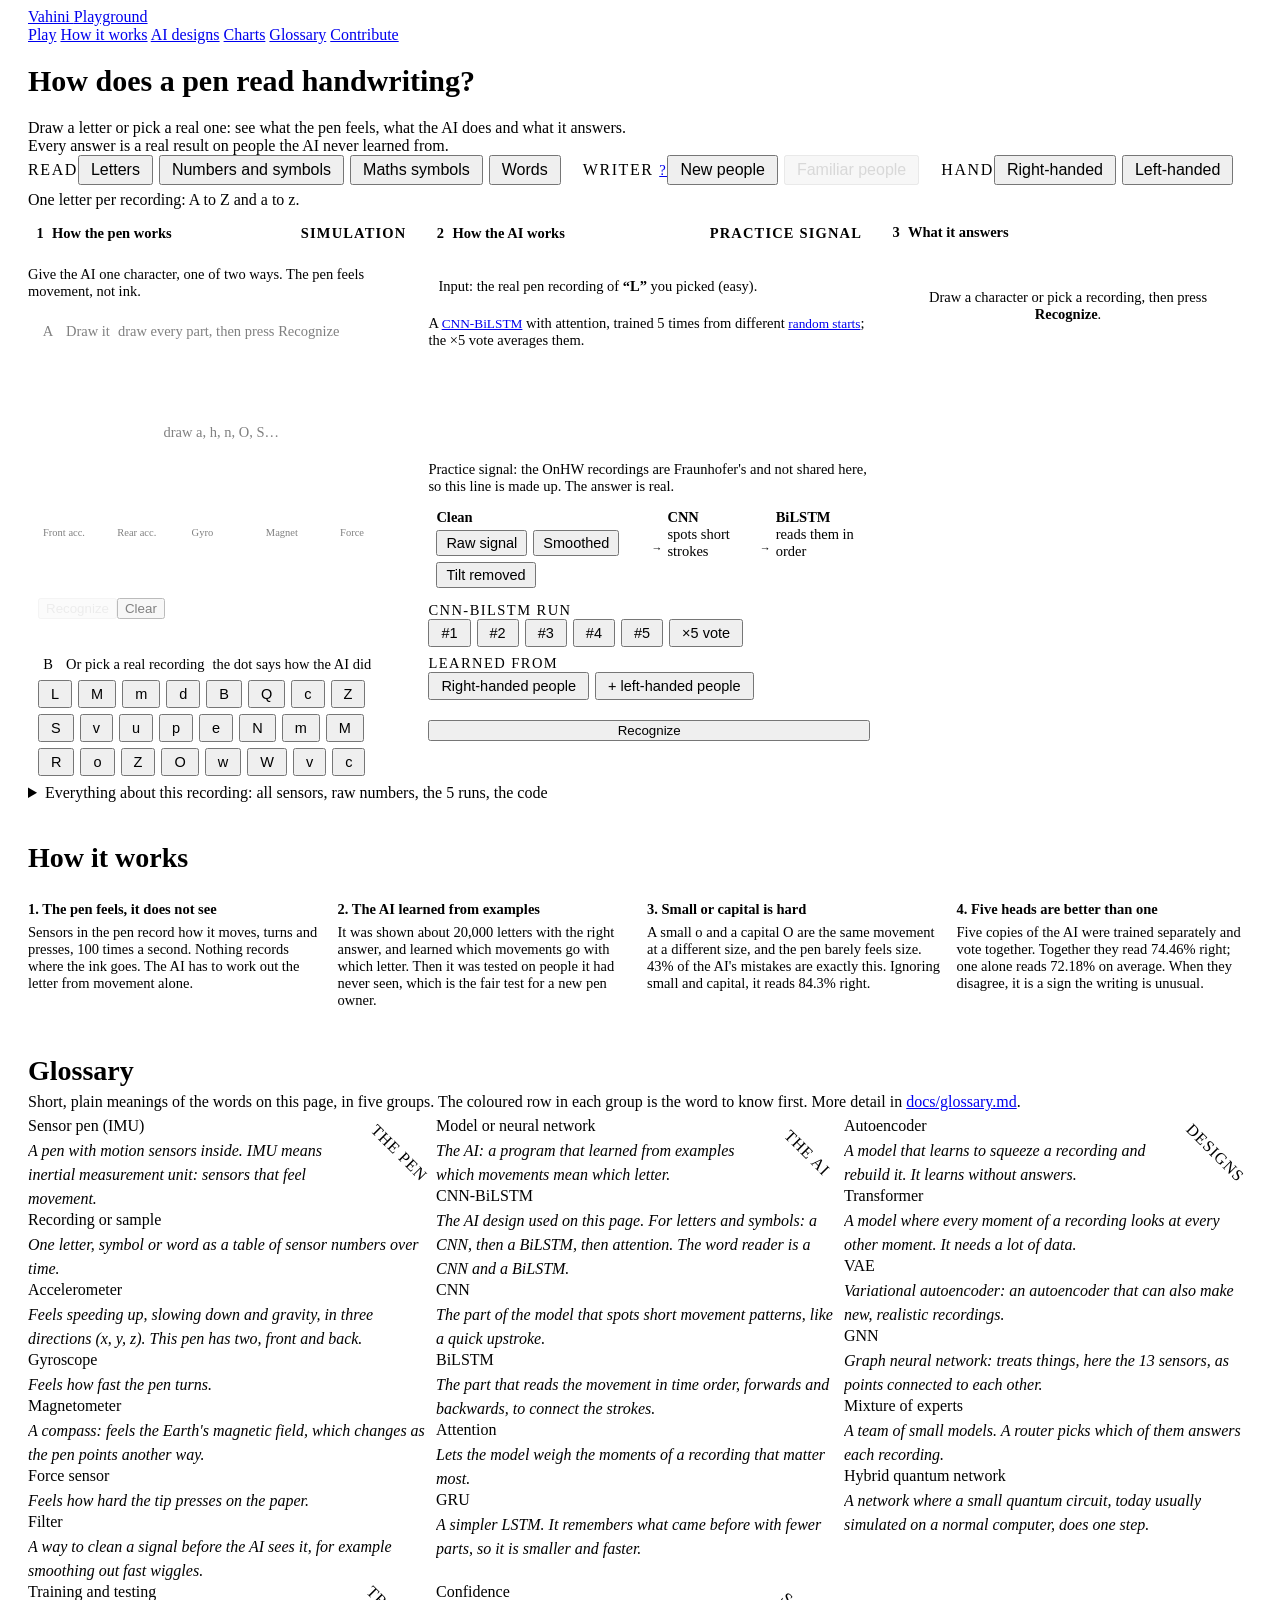
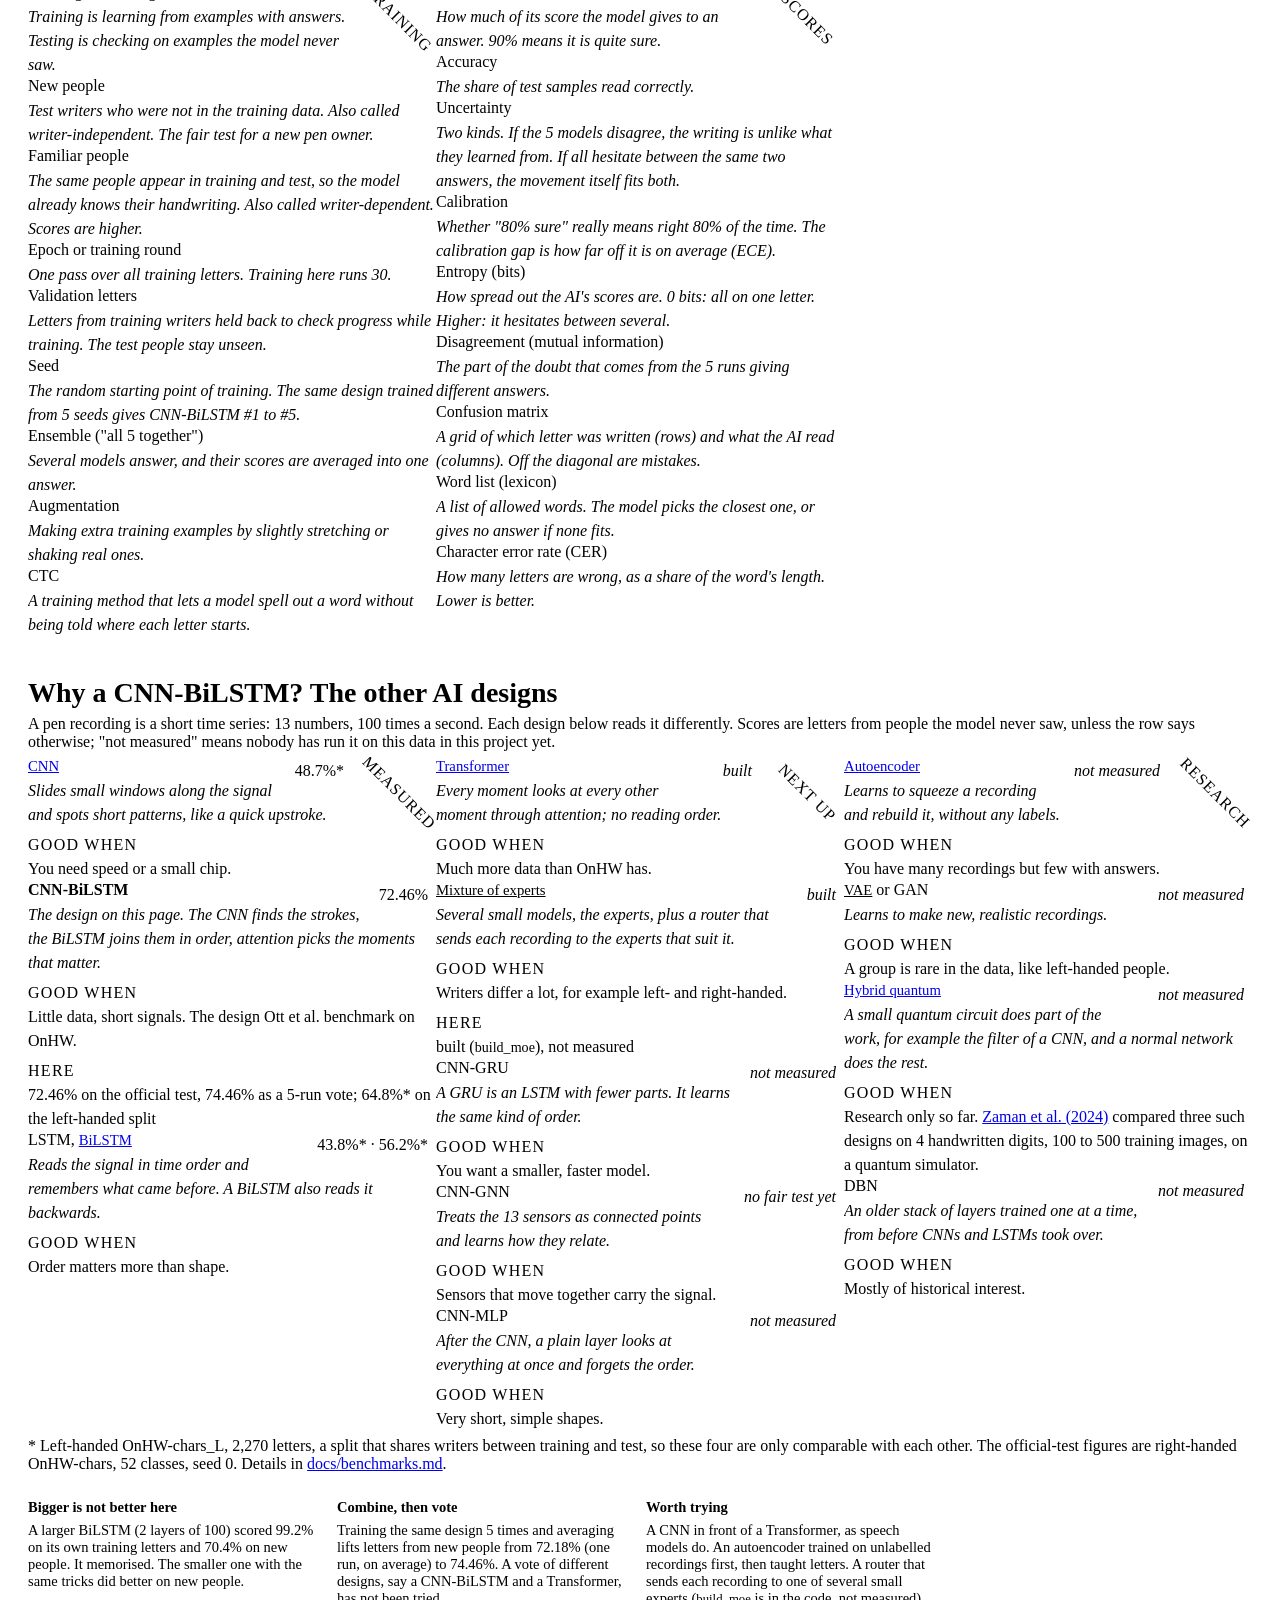
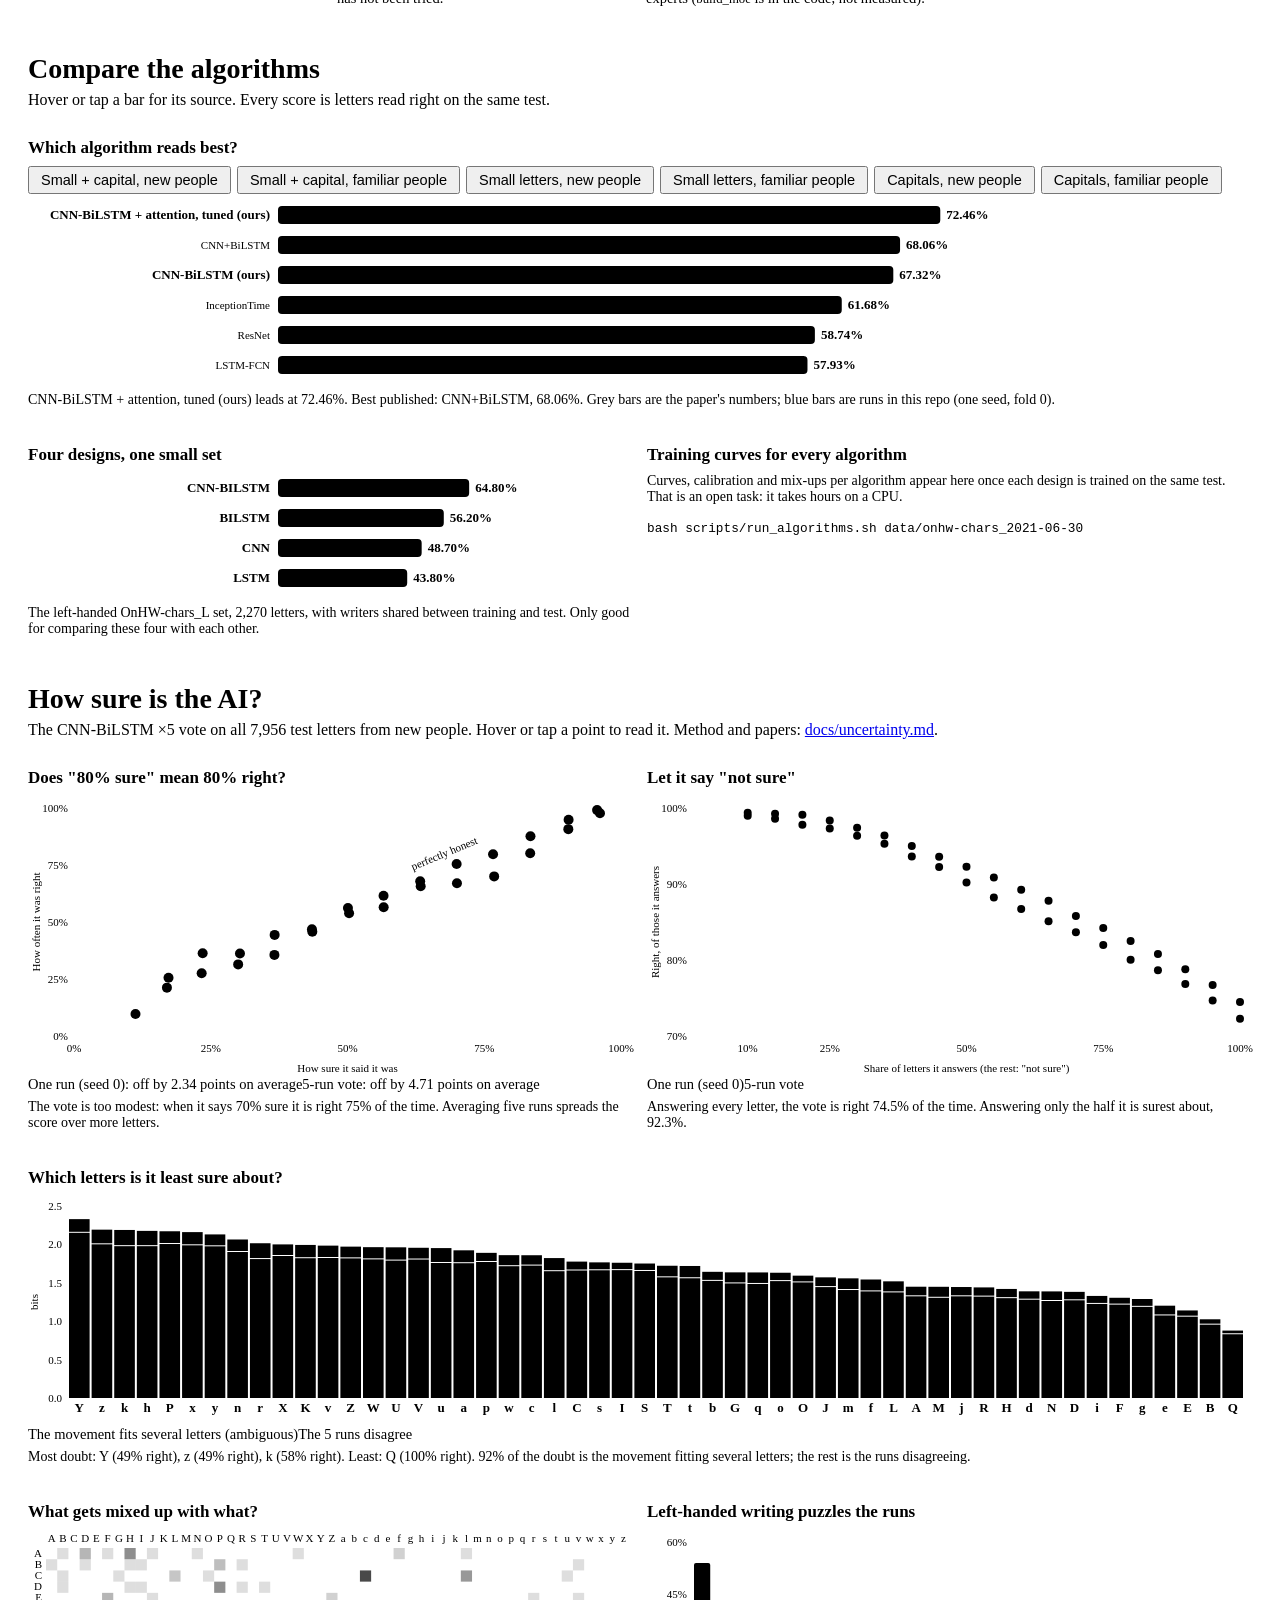
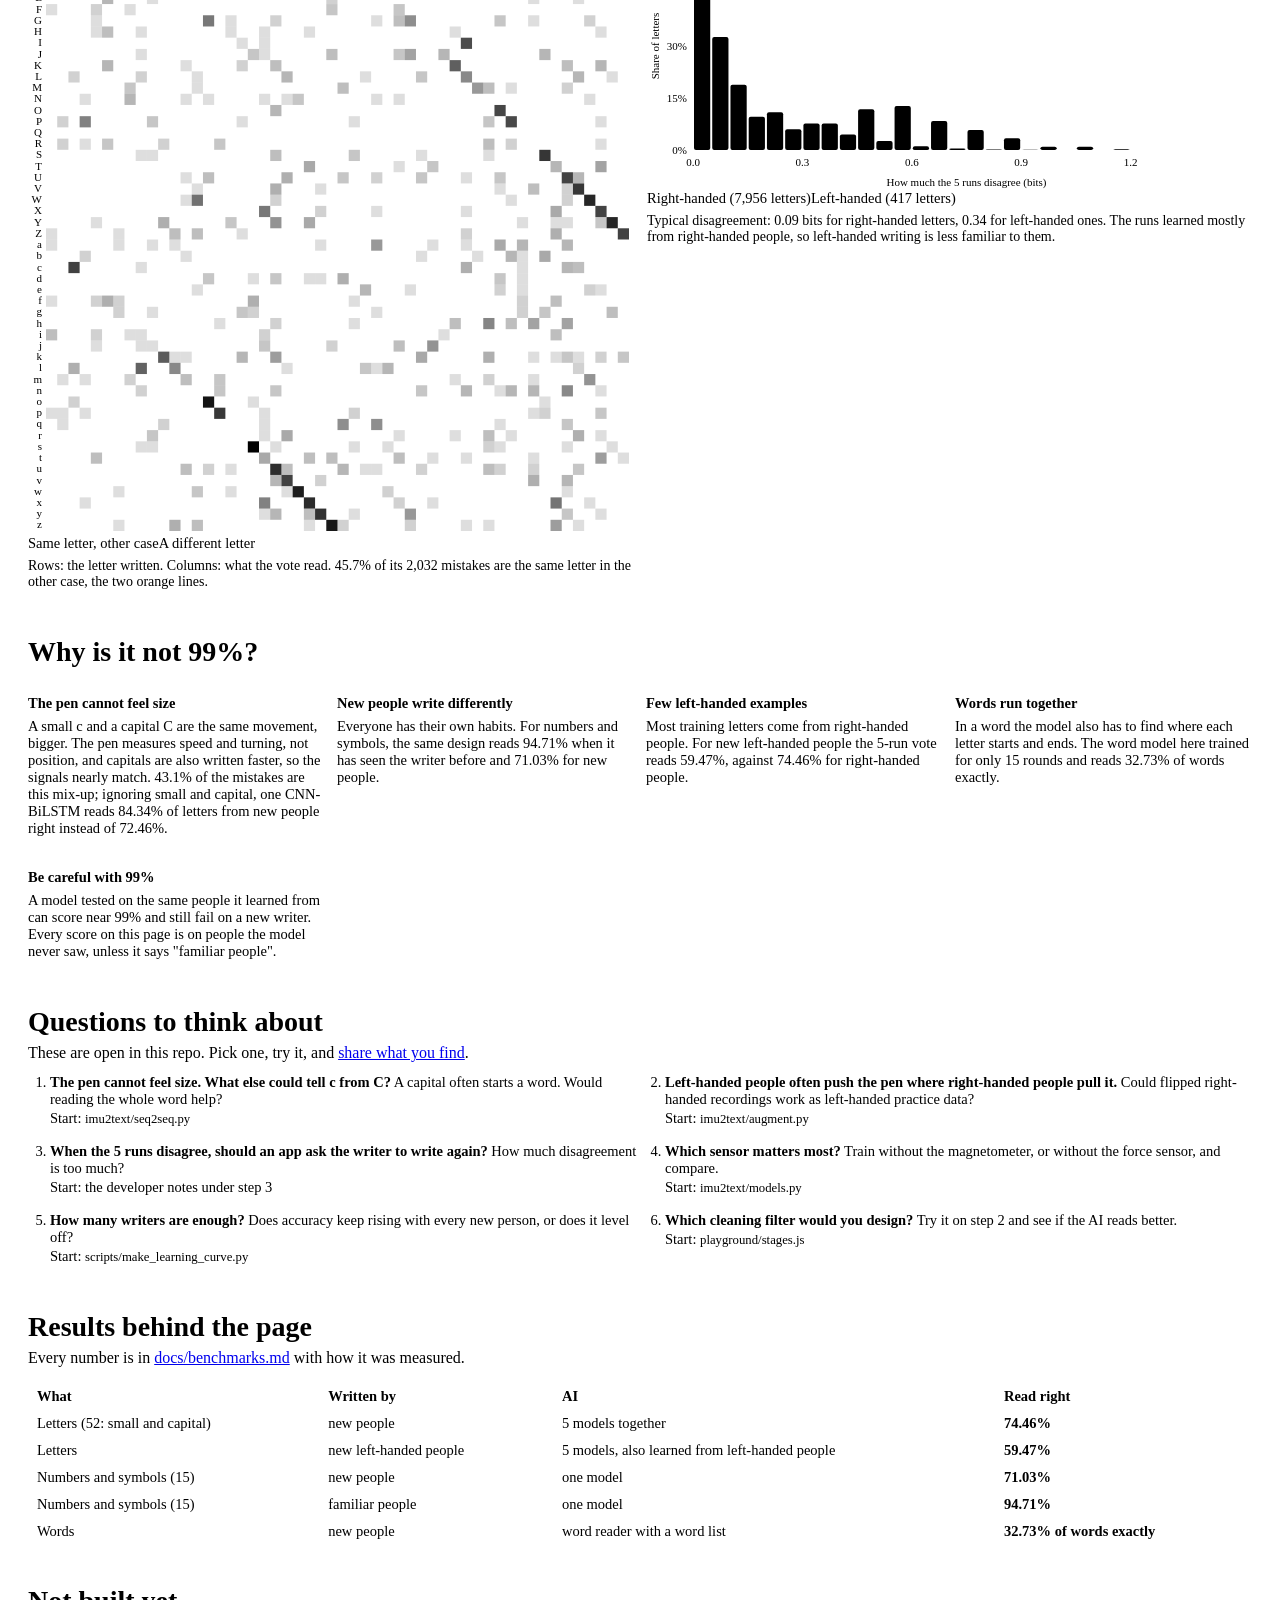
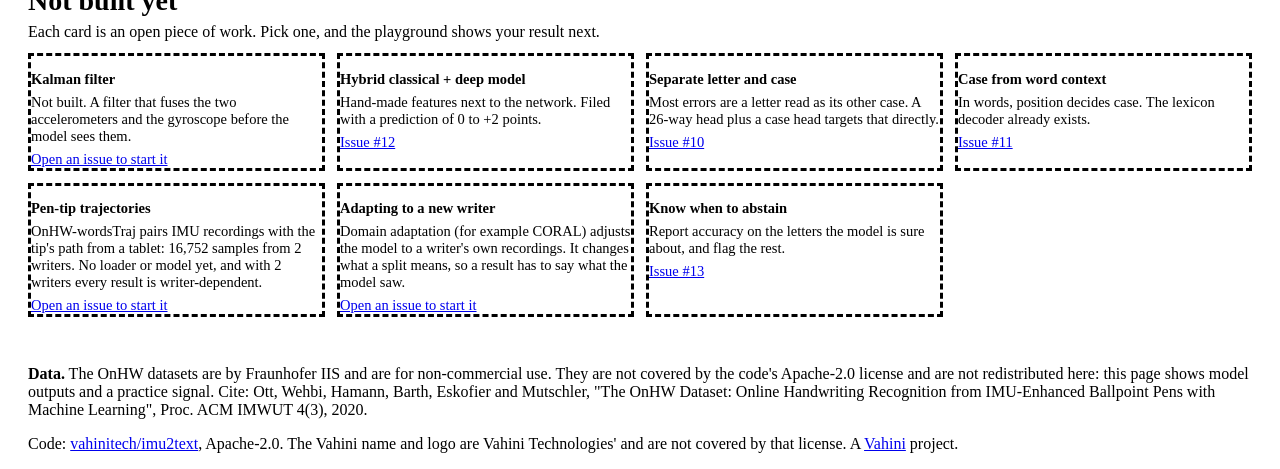
==== playground/index.html @ 945f5b7b "wip: drawing reader prototype (UJI-trained CNN) wired into the playground" ====
<!doctype html>
<html lang="en">
<head>
  <meta charset="utf-8">
  <meta name="viewport" content="width=device-width, initial-scale=1">
  <title>Vahini Playground: see how AI reads handwriting from a sensor pen</title>
  <meta name="description" content="Follow a handwritten letter, symbol or word from a sensor pen through filters and neural networks. Real results on unseen writers, open source.">
  <link rel="canonical" href="https://playground.vahinitech.com/">
  <meta name="robots" content="index, follow">
  <meta name="theme-color" content="#222831">
  <!-- The Vahini favicon, served by every Vahini host (README.md) -->
  <link rel="icon" href="/site/assets/favicon.ico" sizes="any">
  <link rel="icon" type="image/png" sizes="32x32" href="/site/assets/favicon-32x32.png">
  <link rel="icon" type="image/png" sizes="16x16" href="/site/assets/favicon-16x16.png">
  <link rel="apple-touch-icon" href="/site/assets/apple-touch-icon.png">

  <meta property="og:type" content="website">
  <meta property="og:site_name" content="Vahini">
  <meta property="og:url" content="https://playground.vahinitech.com/">
  <meta property="og:title" content="Vahini Playground: see how AI reads handwriting from a sensor pen">
  <meta property="og:description" content="Pick a letter, watch the pen's 13 sensor signals, clean them, and press Recognize to see what five neural networks read. 74.46% right on new people.">
  <meta property="og:image" content="https://playground.vahinitech.com/og.png">
  <meta property="og:image:width" content="1200">
  <meta property="og:image:height" content="630">
  <meta property="og:image:alt" content="Vahini Playground: sensor signals from a pen and the letters a neural network reads from them">
  <meta name="twitter:card" content="summary_large_image">

  <script type="application/ld+json">
  {
    "@context": "https://schema.org",
    "@type": "WebApplication",
    "name": "Vahini Playground",
    "url": "https://playground.vahinitech.com/",
    "description": "An interactive walk-through of handwriting recognition from a pen with motion sensors: raw IMU signals, filters, a five-model neural-network ensemble, and its accuracy on unseen writers.",
    "applicationCategory": "EducationalApplication",
    "operatingSystem": "Any",
    "isAccessibleForFree": true,
    "inLanguage": "en",
    "license": "https://www.apache.org/licenses/LICENSE-2.0",
    "codeRepository": "https://github.com/vahinitech/imu2text",
    "publisher": {"@type": "Organization", "name": "Vahini Technologies", "url": "https://vahinitech.com/"},
    "about": ["Handwriting recognition", "Inertial measurement unit", "Machine learning"],
    "citation": {
      "@type": "ScholarlyArticle",
      "name": "The OnHW Dataset: Online Handwriting Recognition from IMU-Enhanced Ballpoint Pens with Machine Learning",
      "author": ["Felix Ott", "Mohamad Wehbi", "Tim Hamann", "Jens Barth", "Björn Eskofier", "Christopher Mutschler"],
      "isPartOf": "Proceedings of the ACM on Interactive, Mobile, Wearable and Ubiquitous Technologies 4(3)",
      "datePublished": "2020"
    }
  }
  </script>
  <!-- The Vahini design system: served by every Vahini host, not in this repo (README.md) -->
  <link rel="stylesheet" href="/site/design/v1/vahini.css">
  <link rel="stylesheet" href="style.css">
</head>
<body class="v-page">
  <a class="skip" href="#workspace">Skip to the playground</a>

  <header class="v-topbar">
    <div class="wrap v-topbar__in">
      <a class="v-brand" href="https://vahinitech.com/" aria-label="Vahini home">
        <img id="brand-logo" class="v-brand__logo" src="/site/assets/vahini-logo.png" alt="" width="28" height="28" hidden>
        <span class="brand__mark" aria-hidden="true"></span>Vahini <span class="v-brand__product">Playground</span>
      </a>
      <nav aria-label="Page">
        <a href="#workspace">Play</a>
        <a href="#how">How it works</a>
        <a href="#designs">AI designs</a>
        <a href="#algos">Charts</a>
        <a href="#glossary">Glossary</a>
        <a class="v-btn v-btn--sm" id="repo-link" href="https://github.com/vahinitech/imu2text">Contribute</a>
      </nav>
    </div>
  </header>

  <main id="workspace" class="wrap stage-wrap">
    <div class="stage-head">
      <h1>How does a pen read handwriting?</h1>
      <p class="hint">Draw a letter or pick a real one: see what the pen feels, what the AI does and what it
        answers. Every answer is a real result on people the AI never learned from.</p>
    </div>

    <div class="choices" id="pick">
      <div class="choice"><span class="choice__label">Read</span><div class="seg seg--small" id="task" role="radiogroup" aria-label="What to read"></div></div>
      <div class="choice"><span class="choice__label">Writer <a class="term" href="#term-new-people">?</a></span><div class="seg seg--small" id="protocol" role="radiogroup" aria-label="Written by"></div></div>
      <div class="choice"><span class="choice__label">Hand</span><div class="seg seg--small" id="hand" role="radiogroup" aria-label="Hand"></div></div>
      <p id="task-note" class="hint choices__note"></p>
    </div>

    <nav class="stage-tabs" aria-label="Steps">
      <a href="#pen-card">1 Pen</a><a href="#signal-card">2 AI</a><a href="#answer-card">3 Answer</a>
    </nav>

    <div class="stage">
      <section class="v-card stage-card" id="pen-card" data-steps="1" aria-labelledby="pen-h">
        <h2 id="pen-h" class="stage-card__h"><span class="step">1</span>How the pen works <span class="stage-tag">simulation</span></h2>
        <p class="hint">Give the AI one character, one of two ways. The pen feels movement, not ink.</p>
        <div class="src" id="src-draw">
          <p class="src__head"><span class="src__tag">A</span>Draw it <span class="src__sub">draw every part, then press Recognize</span></p>
          <section id="write" class="stage-pen" aria-label="Draw a character">
            <div class="book__pad">
              <canvas id="w-draw" aria-label="Drawing area"></canvas>
              <div class="book__hint" id="w-hint"><span>draw a, h, n, O, S…</span></div>
              <!-- The Vahini pen is served by every Vahini host (README.md); the
                   drawn pen below stands in when it is not. Tip at the image's
                   viewBox origin. -->
              <img class="book__pen book__pen--img" id="w-pen-img" src="/site/design/v1/pen.svg" alt="" width="40" height="148" hidden>
              <svg class="book__pen" id="w-pen" viewBox="0 0 34 150" aria-hidden="true">
                <path class="pen__body" d="M12 4 q10 0 10 14 v78 l-8 40 -2 0 -8 -40 V18 q0 -14 8 -14z"/>
                <rect class="pen__shine" x="9" y="20" width="4" height="72" rx="2"/>
                <circle class="pen__led" cx="15" cy="34" r="2.6"/>
                <path class="pen__tip" d="M4 136 l8 -22 8 22 -6 8 -4 0z"/>
              </svg>
            </div>
            <div class="book__bus" id="w-bus"></div>
            <p class="w-shape" id="w-shape" aria-live="polite"></p>
            <div class="w-actions">
              <button class="v-btn v-btn--sm" id="w-read" type="button" disabled>Recognize</button>
              <button class="v-btn v-btn--ghost v-btn--sm" id="w-clear" type="button">Clear</button>
            </div>
          </section>
        </div>
        <div class="src stage-samples" id="src-pick">
          <p class="src__head"><span class="src__tag">B</span>Or pick a real recording <span class="src__sub">the dot says how the AI did</span></p>
          <div id="samples"></div>
        </div>
      </section>

      <section class="v-card stage-card" id="signal-card" data-steps="2 3" aria-labelledby="signal-h">
        <h2 id="signal-h" class="stage-card__h"><span class="step">2</span>How the AI works <span class="stage-tag" id="signal-tag">practice signal</span></h2>
        <p id="model-input" class="input-line" aria-live="polite"></p>
        <p id="model-intro" class="hint"></p>
        <div class="signal-mini" id="signal-mini" role="img" aria-label="The pen signal, front accelerometer"></div>
        <p id="signal-note" class="hint signal-mini__note"></p>
        <ol class="flow">
          <li class="flow__box"><b>Clean</b><div class="seg seg--small" id="filters" role="radiogroup" aria-label="Clean the signal"></div></li>
          <li class="flow__box"><b>CNN</b><span>spots short strokes</span></li>
          <li class="flow__box"><b>BiLSTM</b><span>reads them in order</span></li>
        </ol>
        <div class="choice"><span class="choice__label">CNN-BiLSTM run</span><div class="seg seg--small" id="models" role="radiogroup" aria-label="Which model"></div></div>
        <div class="choice"><span class="choice__label">Learned from</span><div class="seg seg--small" id="training" role="radiogroup" aria-label="What the model learned from"></div></div>
        <button id="recognize" type="button" class="v-btn v-btn--lg v-btn--block btn--go">Recognize</button>
        <p id="run-status" class="run-status" aria-live="polite"></p>
      </section>

      <section class="v-card stage-card" id="answer-card" data-steps="4" aria-labelledby="answer-h">
        <h2 id="answer-h" class="stage-card__h"><span class="step">3</span>What it answers</h2>
        <p id="waiting" class="waiting">Draw a character or press <strong>Recognize</strong>.</p>
        <div id="verdict" aria-live="polite"></div>
        <p id="trail" class="trail" hidden></p>
        <div id="class-view" hidden><p class="hint bars-cap">Its three best guesses, and how much of its score each got:</p><div id="bars"></div></div>
        <div id="why" class="why" hidden></div>
        <div id="words-view" hidden></div>
        <div id="model-result" class="result"></div>
        <p id="score" class="score" aria-live="polite"></p>
      </section>
    </div>

    <details class="stage-more" id="more">
      <summary>Everything about this recording: all sensors, raw numbers, the 5 runs, the code</summary>
      <div class="stage-more__grid">
        <div>
          <h3 class="mini">What the pen felt</h3>
          <div id="signal"></div>
          <details class="raw" id="raw">
            <summary>Raw sensor numbers <span class="hint" id="time-readout-short"></span></summary>
            <label class="time-control">Time
              <input id="time" type="range" min="0" max="0" value="0" aria-describedby="time-readout">
              <output id="time-readout"></output>
            </label>
            <div class="table-wrap"><table id="raw-table"></table></div>
            <p class="hint">Raw sensor counts; g and °/s use the conversions in
              <code>imu2text/filters.py</code> (the gyroscope one is inferred).
              <button id="download-csv" type="button" class="linkbtn">Download CSV</button></p>
          </details>
          <div id="filter-result" class="result"></div>
        </div>
        <div>
          <div id="members-col">
            <h3 class="mini">What each of the 5 runs said</h3>
            <div id="members"></div>
          </div>
          <p id="members-read" class="reading"></p>
          <details class="dev" id="dev-pick"><summary>For developers: choosing a recording</summary><div class="dev__body"></div></details>
          <details class="dev" id="dev-signal"><summary>For developers: the signal</summary><div class="dev__body"></div></details>
          <details class="dev" id="dev-model"><summary>For developers: the model</summary><div class="dev__body"></div></details>
        </div>
      </div>
    </details>
  </main>

  <section id="how" class="wrap section" aria-labelledby="how-h">
    <h2 id="how-h">How it works</h2>
    <div class="grid4">
      <article class="v-card">
        <h3>1. The pen feels, it does not see</h3>
        <p>Sensors in the pen record how it moves, turns and presses, 100 times a
          second. Nothing records where the ink goes. The AI has to work out the
          letter from movement alone.</p>
      </article>
      <article class="v-card">
        <h3>2. The AI learned from examples</h3>
        <p>It was shown about 20,000 letters with the right answer, and
          learned which movements go with which letter. Then it was tested on
          people it had never seen, which is the fair test for a new pen owner.</p>
      </article>
      <article class="v-card">
        <h3>3. Small or capital is hard</h3>
        <p>A small o and a capital O are the same movement at a different size, and
          the pen barely feels size. 43% of the AI's mistakes are exactly this.
          Ignoring small and capital, it reads 84.3% right.</p>
      </article>
      <article class="v-card">
        <h3>4. Five heads are better than one</h3>
        <p>Five copies of the AI were trained separately and vote together. Together
          they read 74.46% right; one alone reads 72.18% on average. When they
          disagree, it is a sign the writing is unusual.</p>
      </article>
    </div>
  </section>

  <section id="glossary" class="wrap section" aria-labelledby="gloss-h">
    <h2 id="gloss-h">Glossary</h2>
    <p class="hint">Short, plain meanings of the words on this page, in five groups. The
      coloured row in each group is the word to know first. More detail in
      <a href="https://github.com/vahinitech/imu2text/blob/main/docs/glossary.md">docs/glossary.md</a>.</p>
    <div class="deal-board deal-board--5" id="gloss-list">
      <dl class="deal deal--blue" aria-label="The pen">
        <span class="deal__ribbon" aria-hidden="true">The pen</span>
        <div class="deal__item" id="term-imu"><dt>Sensor pen (IMU)</dt><dd>A pen with motion sensors inside. IMU means inertial measurement unit: sensors that feel movement.</dd></div>
        <div class="deal__item deal__item--hot" id="term-recording"><dt>Recording or sample</dt><dd>One letter, symbol or word as a table of sensor numbers over time.</dd></div>
        <div class="deal__item" id="term-accelerometer"><dt>Accelerometer</dt><dd>Feels speeding up, slowing down and gravity, in three directions (x, y, z). This pen has two, front and back.</dd></div>
        <div class="deal__item" id="term-gyroscope"><dt>Gyroscope</dt><dd>Feels how fast the pen turns.</dd></div>
        <div class="deal__item" id="term-magnetometer"><dt>Magnetometer</dt><dd>A compass: feels the Earth's magnetic field, which changes as the pen points another way.</dd></div>
        <div class="deal__item" id="term-force"><dt>Force sensor</dt><dd>Feels how hard the tip presses on the paper.</dd></div>
        <div class="deal__item" id="term-filter"><dt>Filter</dt><dd>A way to clean a signal before the AI sees it, for example smoothing out fast wiggles.</dd></div>
      </dl>
      <dl class="deal deal--orange" aria-label="The AI">
        <span class="deal__ribbon" aria-hidden="true">The AI</span>
        <div class="deal__item" id="term-model"><dt>Model or neural network</dt><dd>The AI: a program that learned from examples which movements mean which letter.</dd></div>
        <div class="deal__item deal__item--hot" id="term-cnn-bilstm"><dt>CNN-BiLSTM</dt><dd>The AI design used on this page. For letters and symbols: a CNN, then a BiLSTM, then attention. The word reader is a CNN and a BiLSTM.</dd></div>
        <div class="deal__item" id="term-cnn"><dt>CNN</dt><dd>The part of the model that spots short movement patterns, like a quick upstroke.</dd></div>
        <div class="deal__item" id="term-bilstm"><dt>BiLSTM</dt><dd>The part that reads the movement in time order, forwards and backwards, to connect the strokes.</dd></div>
        <div class="deal__item" id="term-attention"><dt>Attention</dt><dd>Lets the model weigh the moments of a recording that matter most.</dd></div>
        <div class="deal__item" id="term-gru"><dt>GRU</dt><dd>A simpler LSTM. It remembers what came before with fewer parts, so it is smaller and faster.</dd></div>
      </dl>
      <dl class="deal deal--purple" aria-label="Other AI designs">
        <span class="deal__ribbon" aria-hidden="true">Designs</span>
        <div class="deal__item" id="term-autoencoder"><dt>Autoencoder</dt><dd>A model that learns to squeeze a recording and rebuild it. It learns without answers.</dd></div>
        <div class="deal__item deal__item--hot" id="term-transformer"><dt>Transformer</dt><dd>A model where every moment of a recording looks at every other moment. It needs a lot of data.</dd></div>
        <div class="deal__item" id="term-vae"><dt>VAE</dt><dd>Variational autoencoder: an autoencoder that can also make new, realistic recordings.</dd></div>
        <div class="deal__item" id="term-gnn"><dt>GNN</dt><dd>Graph neural network: treats things, here the 13 sensors, as points connected to each other.</dd></div>
        <div class="deal__item" id="term-moe"><dt>Mixture of experts</dt><dd>A team of small models. A router picks which of them answers each recording.</dd></div>
        <div class="deal__item" id="term-quantum"><dt>Hybrid quantum network</dt><dd>A network where a small quantum circuit, today usually simulated on a normal computer, does one step.</dd></div>
      </dl>
      <dl class="deal deal--green" aria-label="Training">
        <span class="deal__ribbon" aria-hidden="true">Training</span>
        <div class="deal__item" id="term-training"><dt>Training and testing</dt><dd>Training is learning from examples with answers. Testing is checking on examples the model never saw.</dd></div>
        <div class="deal__item deal__item--hot" id="term-new-people"><dt>New people</dt><dd>Test writers who were not in the training data. Also called writer-independent. The fair test for a new pen owner.</dd></div>
        <div class="deal__item" id="term-familiar-people"><dt>Familiar people</dt><dd>The same people appear in training and test, so the model already knows their handwriting. Also called writer-dependent. Scores are higher.</dd></div>
        <div class="deal__item" id="term-epoch"><dt>Epoch or training round</dt><dd>One pass over all training letters. Training here runs 30.</dd></div>
        <div class="deal__item" id="term-validation"><dt>Validation letters</dt><dd>Letters from training writers held back to check progress while training. The test people stay unseen.</dd></div>
        <div class="deal__item" id="term-seed"><dt>Seed</dt><dd>The random starting point of training. The same design trained from 5 seeds gives CNN-BiLSTM #1 to #5.</dd></div>
        <div class="deal__item" id="term-ensemble"><dt>Ensemble ("all 5 together")</dt><dd>Several models answer, and their scores are averaged into one answer.</dd></div>
        <div class="deal__item" id="term-augmentation"><dt>Augmentation</dt><dd>Making extra training examples by slightly stretching or shaking real ones.</dd></div>
        <div class="deal__item" id="term-ctc"><dt>CTC</dt><dd>A training method that lets a model spell out a word without being told where each letter starts.</dd></div>
      </dl>
      <dl class="deal deal--red" aria-label="Reading the scores">
        <span class="deal__ribbon" aria-hidden="true">Scores</span>
        <div class="deal__item" id="term-confidence"><dt>Confidence</dt><dd>How much of its score the model gives to an answer. 90% means it is quite sure.</dd></div>
        <div class="deal__item deal__item--hot" id="term-accuracy"><dt>Accuracy</dt><dd>The share of test samples read correctly.</dd></div>
        <div class="deal__item" id="term-uncertainty"><dt>Uncertainty</dt><dd>Two kinds. If the 5 models disagree, the writing is unlike what they learned from. If all hesitate between the same two answers, the movement itself fits both.</dd></div>
        <div class="deal__item" id="term-calibration"><dt>Calibration</dt><dd>Whether "80% sure" really means right 80% of the time. The calibration gap is how far off it is on average (ECE).</dd></div>
        <div class="deal__item" id="term-entropy"><dt>Entropy (bits)</dt><dd>How spread out the AI's scores are. 0 bits: all on one letter. Higher: it hesitates between several.</dd></div>
        <div class="deal__item" id="term-disagreement"><dt>Disagreement (mutual information)</dt><dd>The part of the doubt that comes from the 5 runs giving different answers.</dd></div>
        <div class="deal__item" id="term-confusion"><dt>Confusion matrix</dt><dd>A grid of which letter was written (rows) and what the AI read (columns). Off the diagonal are mistakes.</dd></div>
        <div class="deal__item" id="term-word-list"><dt>Word list (lexicon)</dt><dd>A list of allowed words. The model picks the closest one, or gives no answer if none fits.</dd></div>
        <div class="deal__item" id="term-cer"><dt>Character error rate (CER)</dt><dd>How many letters are wrong, as a share of the word's length. Lower is better.</dd></div>
      </dl>
    </div>
  </section>

  <section id="designs" class="wrap section" aria-labelledby="designs-h">
    <h2 id="designs-h">Why a CNN-BiLSTM? The other AI designs</h2>
    <p class="hint">A pen recording is a short time series: 13 numbers, 100 times a
      second. Each design below reads it differently. Scores are letters from people
      the model never saw, unless the row says otherwise; "not measured" means nobody
      has run it on this data in this project yet.</p>
    <div class="deal-board deal-board--3" id="design-list">
      <div class="deal deal--blue" role="group" aria-label="Measured here">
        <span class="deal__ribbon" aria-hidden="true">Measured</span>
        <article class="deal__item"><h3><a class="term" href="#term-cnn">CNN</a> <b class="deal__score">48.7%*</b></h3><p>Slides small windows along the signal and spots short patterns, like a quick upstroke.</p><p class="deal__meta"><span>Good when</span> You need speed or a small chip.</p></article>
        <article class="deal__item deal__item--hot"><h3><strong>CNN-BiLSTM</strong> <b class="deal__score">72.46%</b></h3><p>The design on this page. The CNN finds the strokes, the BiLSTM joins them in order, attention picks the moments that matter.</p><p class="deal__meta"><span>Good when</span> Little data, short signals. The design Ott et al. benchmark on OnHW.</p><p class="deal__meta"><span>Here</span> 72.46% on the official test, 74.46% as a 5-run vote; 64.8%* on the left-handed split</p></article>
        <article class="deal__item"><h3>LSTM, <a class="term" href="#term-bilstm">BiLSTM</a> <b class="deal__score">43.8%* · 56.2%*</b></h3><p>Reads the signal in time order and remembers what came before. A BiLSTM also reads it backwards.</p><p class="deal__meta"><span>Good when</span> Order matters more than shape.</p></article>
      </div>
      <div class="deal deal--orange" role="group" aria-label="Built or close, not measured yet">
        <span class="deal__ribbon" aria-hidden="true">Next up</span>
        <article class="deal__item"><h3><a class="term" href="#term-transformer">Transformer</a> <b class="deal__score deal__score--muted">built</b></h3><p>Every moment looks at every other moment through attention; no reading order.</p><p class="deal__meta"><span>Good when</span> Much more data than OnHW has.</p></article>
        <article class="deal__item deal__item--hot"><h3><a class="term" href="#term-moe">Mixture of experts</a> <b class="deal__score deal__score--muted">built</b></h3><p>Several small models, the experts, plus a router that sends each recording to the experts that suit it.</p><p class="deal__meta"><span>Good when</span> Writers differ a lot, for example left- and right-handed.</p><p class="deal__meta"><span>Here</span> built (<code>build_moe</code>), not measured</p></article>
        <article class="deal__item"><h3>CNN-GRU <b class="deal__score deal__score--muted">not measured</b></h3><p>A GRU is an LSTM with fewer parts. It learns the same kind of order.</p><p class="deal__meta"><span>Good when</span> You want a smaller, faster model.</p></article>
        <article class="deal__item"><h3>CNN-GNN <b class="deal__score deal__score--muted">no fair test yet</b></h3><p>Treats the 13 sensors as connected points and learns how they relate.</p><p class="deal__meta"><span>Good when</span> Sensors that move together carry the signal.</p></article>
        <article class="deal__item"><h3>CNN-MLP <b class="deal__score deal__score--muted">not measured</b></h3><p>After the CNN, a plain layer looks at everything at once and forgets the order.</p><p class="deal__meta"><span>Good when</span> Very short, simple shapes.</p></article>
      </div>
      <div class="deal deal--green" role="group" aria-label="Research ideas, not measured">
        <span class="deal__ribbon" aria-hidden="true">Research</span>
        <article class="deal__item"><h3><a class="term" href="#term-autoencoder">Autoencoder</a> <b class="deal__score deal__score--muted">not measured</b></h3><p>Learns to squeeze a recording and rebuild it, without any labels.</p><p class="deal__meta"><span>Good when</span> You have many recordings but few with answers.</p></article>
        <article class="deal__item deal__item--hot"><h3><a class="term" href="#term-vae">VAE</a> or GAN <b class="deal__score deal__score--muted">not measured</b></h3><p>Learns to make new, realistic recordings.</p><p class="deal__meta"><span>Good when</span> A group is rare in the data, like left-handed people.</p></article>
        <article class="deal__item"><h3><a class="term" href="#term-quantum">Hybrid quantum</a> <b class="deal__score deal__score--muted">not measured</b></h3><p>A small quantum circuit does part of the work, for example the filter of a CNN, and a normal network does the rest.</p><p class="deal__meta"><span>Good when</span> Research only so far. <a href="https://arxiv.org/abs/2402.10540">Zaman et al. (2024)</a> compared three such designs on 4 handwritten digits, 100 to 500 training images, on a quantum simulator.</p></article>
        <article class="deal__item"><h3>DBN <b class="deal__score deal__score--muted">not measured</b></h3><p>An older stack of layers trained one at a time, from before CNNs and LSTMs took over.</p><p class="deal__meta"><span>Good when</span> Mostly of historical interest.</p></article>
      </div>
    </div>
    <p class="hint">* Left-handed OnHW-chars_L, 2,270 letters, a split that shares writers
      between training and test, so these four are only comparable with each other. The
      official-test figures are right-handed OnHW-chars, 52 classes, seed 0. Details in
      <a href="https://github.com/vahinitech/imu2text/blob/main/docs/benchmarks.md">docs/benchmarks.md</a>.</p>
    <div class="grid3">
      <article class="v-card">
        <h3>Bigger is not better here</h3>
        <p>A larger BiLSTM (2 layers of 100) scored 99.2% on its own training letters
          and 70.4% on new people. It memorised. The smaller one with the same tricks
          did better on new people.</p>
      </article>
      <article class="v-card">
        <h3>Combine, then vote</h3>
        <p>Training the same design 5 times and averaging lifts letters from new people
          from 72.18% (one run, on average) to 74.46%. A vote of different designs,
          say a CNN-BiLSTM and a Transformer, has not been tried.</p>
      </article>
      <article class="v-card">
        <h3>Worth trying</h3>
        <p>A CNN in front of a Transformer, as speech models do. An autoencoder trained on
          unlabelled recordings first, then taught letters. A router that sends each
          recording to one of several small experts (<code>build_moe</code> is in the code,
          not measured).</p>
      </article>
    </div>
  </section>

  <section id="algos" class="wrap section" aria-labelledby="algos-h">
    <h2 id="algos-h">Compare the algorithms</h2>
    <p class="hint">Hover or tap a bar for its source. Every score is letters read right on the same test.</p>
    <div class="uq-grid">
      <article class="v-card uq-card uq-wide">
        <h3>Which algorithm reads best?</h3>
        <div class="seg seg--small" id="algo-tests" role="radiogroup" aria-label="Which official test"></div>
        <div id="algo-official" class="uq-chart"></div>
        <p id="algo-official-note" class="uq-note"></p>
      </article>
      <article class="v-card uq-card">
        <h3>Four designs, one small set</h3>
        <div id="algo-left" class="uq-chart"></div>
        <p class="uq-note">The left-handed OnHW-chars_L set, 2,270 letters, with writers shared
          between training and test. Only good for comparing these four with each other.</p>
      </article>
      <article class="v-card uq-card" id="algo-runs-empty">
        <h3>Training curves for every algorithm</h3>
        <p class="uq-note">Curves, calibration and mix-ups per algorithm appear here once each
          design is trained on the same test. That is an open task: it takes hours on a CPU.</p>
        <div class="v-code"><pre><code>bash scripts/run_algorithms.sh data/onhw-chars_2021-06-30</code></pre></div>
      </article>
    </div>
    <div id="algo-runs" hidden>
      <div class="seg seg--small" id="algo-pick" role="radiogroup" aria-label="Which algorithm"></div>
      <div class="table-wrap"><table id="algo-table" class="results"></table></div>
      <div class="uq-grid">
        <article class="v-card uq-card"><h3>Did it learn or memorise?</h3><div id="algo-curves" class="uq-chart"></div><p id="algo-curves-note" class="uq-note"></p></article>
        <article class="v-card uq-card"><h3>Does its "sure" mean right?</h3><div id="algo-cal" class="uq-chart"></div></article>
        <article class="v-card uq-card uq-wide"><h3>What it mixes up</h3><div id="algo-conf" class="uq-chart"></div><p id="algo-conf-note" class="uq-note"></p></article>
      </div>
    </div>
  </section>

  <section id="uq" class="wrap section" aria-labelledby="uq-h">
    <h2 id="uq-h">How sure is the AI?</h2>
    <p class="hint">The CNN-BiLSTM ×5 vote on all 7,956 test letters from new people.
      Hover or tap a point to read it. Method and papers:
      <a href="https://github.com/vahinitech/imu2text/blob/main/docs/uncertainty.md">docs/uncertainty.md</a>.</p>
    <div class="uq-grid">
      <article class="v-card uq-card"><h3>Does "80% sure" mean 80% right?</h3><div id="uq-cal" class="uq-chart"></div><p id="uq-cal-note" class="uq-note"></p></article>
      <article class="v-card uq-card"><h3>Let it say "not sure"</h3><div id="uq-cov" class="uq-chart"></div><p id="uq-cov-note" class="uq-note"></p></article>
      <article class="v-card uq-card uq-wide"><h3>Which letters is it least sure about?</h3><div id="uq-letters" class="uq-chart"></div><p id="uq-letters-note" class="uq-note"></p></article>
      <article class="v-card uq-card"><h3>What gets mixed up with what?</h3><div id="uq-conf" class="uq-chart"></div><p id="uq-conf-note" class="uq-note"></p></article>
      <article class="v-card uq-card" id="uq-hands-card"><h3>Left-handed writing puzzles the runs</h3><div id="uq-hands" class="uq-chart"></div><p id="uq-hands-note" class="uq-note"></p></article>
    </div>
  </section>

  <section id="why-not-more" class="wrap section" aria-labelledby="whynot-h">
    <h2 id="whynot-h">Why is it not 99%?</h2>
    <div class="grid3">
      <article class="v-card">
        <h3>The pen cannot feel size</h3>
        <p>A small c and a capital C are the same movement, bigger. The pen measures
          speed and turning, not position, and capitals are also written faster, so
          the signals nearly match. 43.1% of the mistakes are this mix-up; ignoring
          small and capital, one CNN-BiLSTM reads 84.34% of letters from new people
          right instead of 72.46%.</p>
      </article>
      <article class="v-card">
        <h3>New people write differently</h3>
        <p>Everyone has their own habits. For numbers and symbols, the same design
          reads <span data-bind="tasks.symbols_dep.accuracy" data-fmt="pct">94.71%</span>
          when it has seen the writer before and
          <span data-bind="tasks.symbols_indep.accuracy" data-fmt="pct">71.03%</span>
          for new people.</p>
      </article>
      <article class="v-card">
        <h3>Few left-handed examples</h3>
        <p>Most training letters come from right-handed people. For new left-handed
          people the 5-run vote reads
          <span data-bind="left_summary.ensemble_accuracy" data-fmt="pct">59.47%</span>,
          against <span data-bind="groups.right.ensemble_accuracy" data-fmt="pct">74.46%</span>
          for right-handed people.</p>
      </article>
      <article class="v-card">
        <h3>Words run together</h3>
        <p>In a word the model also has to find where each letter starts and ends.
          The word model here trained for only 15 rounds and reads
          <span data-bind="words.exact_lexicon" data-fmt="pct">32.73%</span> of words
          exactly.</p>
      </article>
      <article class="v-card">
        <h3>Be careful with 99%</h3>
        <p>A model tested on the same people it learned from can score near 99% and
          still fail on a new writer. Every score on this page is on people the model
          never saw, unless it says "familiar people".</p>
      </article>
    </div>
  </section>

  <section id="ideas" class="wrap section" aria-labelledby="ideas-h">
    <h2 id="ideas-h">Questions to think about</h2>
    <p class="hint">These are open in this repo. Pick one, try it, and
      <a href="https://github.com/vahinitech/imu2text/issues/new">share what you find</a>.</p>
    <ol class="ideas">
      <li><strong>The pen cannot feel size. What else could tell c from C?</strong>
        A capital often starts a word. Would reading the whole word help?
        <span class="hint">Start: <code>imu2text/seq2seq.py</code></span></li>
      <li><strong>Left-handed people often push the pen where right-handed people pull it.</strong>
        Could flipped right-handed recordings work as left-handed practice data?
        <span class="hint">Start: <code>imu2text/augment.py</code></span></li>
      <li><strong>When the 5 runs disagree, should an app ask the writer to write again?</strong>
        How much disagreement is too much?
        <span class="hint">Start: the developer notes under step 3</span></li>
      <li><strong>Which sensor matters most?</strong> Train without the magnetometer, or
        without the force sensor, and compare.
        <span class="hint">Start: <code>imu2text/models.py</code></span></li>
      <li><strong>How many writers are enough?</strong> Does accuracy keep rising with
        every new person, or does it level off?
        <span class="hint">Start: <code>scripts/make_learning_curve.py</code></span></li>
      <li><strong>Which cleaning filter would you design?</strong> Try it on step 2
        and see if the AI reads better.
        <span class="hint">Start: <code>playground/stages.js</code></span></li>
    </ol>
  </section>

  <section id="results" class="wrap section" aria-labelledby="results-h">
    <h2 id="results-h">Results behind the page</h2>
    <p class="hint">Every number is in
      <a href="https://github.com/vahinitech/imu2text/blob/main/docs/benchmarks.md">docs/benchmarks.md</a>
      with how it was measured.</p>
    <div class="table-wrap">
      <table class="results">
        <thead><tr><th scope="col">What</th><th scope="col">Written by</th><th scope="col">AI</th><th scope="col">Read right</th></tr></thead>
        <tbody>
          <tr><td>Letters (52: small and capital)</td><td>new people</td><td>5 models together</td><td data-bind="groups.right.ensemble_accuracy" data-fmt="pct">74.46%</td></tr>
          <tr><td>Letters</td><td>new left-handed people</td><td>5 models, also learned from left-handed people</td><td data-bind="left_summary.ensemble_accuracy" data-fmt="pct">59.47%</td></tr>
          <tr><td>Numbers and symbols (15)</td><td>new people</td><td>one model</td><td data-bind="tasks.symbols_indep.accuracy" data-fmt="pct">71.03%</td></tr>
          <tr><td>Numbers and symbols (15)</td><td>familiar people</td><td>one model</td><td data-bind="tasks.symbols_dep.accuracy" data-fmt="pct">94.71%</td></tr>
          <tr><td>Words</td><td>new people</td><td>word reader with a word list</td><td><span data-bind="words.exact_lexicon" data-fmt="pct">32.73%</span> of words exactly</td></tr>
        </tbody>
      </table>
    </div>
  </section>

  <section id="open-work" class="wrap section" aria-labelledby="open-h">
    <h2 id="open-h">Not built yet</h2>
    <p class="hint">Each card is an open piece of work. Pick one, and the playground shows your result next.</p>
    <div id="open" class="grid3"></div>
  </section>

  <footer class="v-footer footer">
    <div class="wrap">
      <p><strong>Data.</strong> The OnHW datasets are by Fraunhofer IIS and are for
        non-commercial use. They are not covered by the code's Apache-2.0 license
        and are not redistributed here: this page shows model outputs and a
        practice signal. Cite: Ott, Wehbi, Hamann, Barth, Eskofier and Mutschler,
        "The OnHW Dataset: Online Handwriting Recognition from IMU-Enhanced
        Ballpoint Pens with Machine Learning", Proc. ACM IMWUT 4(3), 2020.</p>
      <p>Code: <a href="https://github.com/vahinitech/imu2text">vahinitech/imu2text</a>,
        Apache-2.0. The Vahini name and logo are Vahini Technologies' and are not
        covered by that license. A <a href="https://vahinitech.com/">Vahini</a> project.</p>
    </div>
  </footer>

  <noscript><p class="wrap note">The interactive parts of this page need JavaScript.
    The explanations, glossary and results work without it.</p></noscript>

  <script src="stages.js"></script>
  <script src="data/public.js"></script>
  <script src="data/local.js"></script>
  <script src="app.js"></script>
  <script src="charts.js"></script>
  <script src="reader-weights.js"></script>
  <script src="reader.js"></script>
  <script src="shapes.js"></script>
  <script src="write.js"></script>
</body>
</html>
---- playground/style.css ----
/* Vahini playground. Colours, type and shared components come from the
   Vahini design system (/site/design/v1/vahini.css, see README.md): only
   var(--v-*) tokens here, no colour codes. Layout specific to the page stays. */
* { box-sizing: border-box; }
[hidden] { display: none !important; }
html { scroll-behavior: smooth; scroll-padding-top: 64px; }
code { font-family: var(--v-font-mono); font-size: 0.88em; }
.wrap { max-width: 1320px; margin: 0 auto; padding: 0 20px; }
.hint { color: var(--v-text-muted); font-size: var(--v-text-sm); margin: 6px 0; }
.skip { position: absolute; left: -999px; }
.skip:focus { left: 12px; top: 12px; z-index: 10; background: var(--v-surface); padding: 8px 12px; }

/* ---- buttons and segmented controls ---- */
.seg { display: flex; flex-wrap: wrap; gap: 6px; margin: 6px 0; }
.seg--small .v-chip { font-size: var(--v-text-xs); padding: 4px 11px; }
button:disabled { opacity: 0.45; cursor: not-allowed; }
button:focus-visible, a:focus-visible, summary:focus-visible { outline: 2px solid var(--v-accent-strong); outline-offset: 2px; }
.linkbtn { font: inherit; background: none; border: 0; color: var(--v-accent-text); text-decoration: underline; cursor: pointer; padding: 0; }

.brand__mark { width: 22px; height: 22px; border-radius: var(--v-radius-sm); background: linear-gradient(135deg, var(--v-accent), var(--v-accent-strong)); box-shadow: inset 0 0 0 5px var(--v-bg), inset 0 0 0 6px var(--v-accent); }

#pipe-answer.right { color: var(--v-chart-3); }
#pipe-answer.wrong { color: var(--v-highlight); }

.step {
  display: inline-grid; place-items: center; width: 24px; height: 24px; border-radius: 50%;
  background: var(--v-text); color: var(--v-surface); font: 600 13px/1 var(--v-font-sans);
}
.letter-btn { font-family: var(--v-font-mono) !important; font-size: 15px !important; min-width: 38px; }
.word-btn { font-size: 13.5px !important; }
.mini { font: 600 13px/1.3 var(--v-font-sans); color: var(--v-text-muted); margin: 10px 0 4px; text-transform: uppercase; letter-spacing: 0.06em; }
.note { background: var(--v-warning-bg); color: var(--v-warning); border-radius: var(--v-radius-sm); padding: 7px 11px; font-size: 13px; margin: 8px 0; }
.note:empty { display: none; }
.result { border-top: 1px solid var(--v-border); margin-top: 12px; padding-top: 10px; font-size: var(--v-text-sm); color: var(--v-text-muted); }
.result .big { font-family: var(--v-font-serif); font-size: 26px; font-weight: 600; color: var(--v-text); font-variant-numeric: tabular-nums; }
.result p { margin: 4px 0; }
.reading { font-size: 14px; color: var(--v-text-2); background: var(--v-bg-alt); border-radius: var(--v-radius-sm); padding: 9px 12px; margin: 10px 0 0; }
.reading:empty { display: none; }

svg { display: block; width: 100%; height: auto; overflow: visible; }
svg text { fill: var(--v-text-muted); font-size: 11px; font-family: var(--v-font-sans); }
svg .label-strong { fill: var(--v-text); font-size: 13px; font-weight: 600; }

/* raw values */
details.raw { margin-top: 10px; border: 1px solid var(--v-border); border-radius: var(--v-radius-md); padding: 8px 12px; }
details.raw summary { cursor: pointer; font-weight: 600; font-size: 14px; }
.time-control { display: flex; align-items: center; gap: 10px; font-size: var(--v-text-sm); color: var(--v-text-muted); margin: 8px 0; }
.time-control input { flex: 1; accent-color: var(--v-accent-strong); }
.time-control output { font-variant-numeric: tabular-nums; min-width: 7ch; color: var(--v-text); }
.table-wrap { overflow-x: auto; }
#raw-table, .results { border-collapse: collapse; font-size: 13px; font-variant-numeric: tabular-nums; width: 100%; }
#raw-table th, #raw-table td, .results th, .results td { text-align: right; padding: 5px 9px; border-bottom: 1px solid var(--v-border); white-space: nowrap; }
#raw-table th:first-child, #raw-table td:first-child, #raw-table th:nth-child(2), #raw-table td:nth-child(2),
.results th, .results td { text-align: left; }
#raw-table thead th, .results thead th { color: var(--v-text-muted); font-weight: 600; }
#raw-table td.now { color: var(--v-text); font-weight: 600; }

/* words */
.words-table { border-collapse: collapse; width: 100%; margin: 6px 0; font-size: 14px; }
.words-table th { text-align: left; font-weight: 600; color: var(--v-text-muted); padding: 7px 12px 7px 0; width: 42%; }
.words-table td { padding: 7px 10px 7px 0; color: var(--v-text-muted); }
.words-table td.word { font-family: var(--v-font-mono); font-size: 19px; color: var(--v-text); }
.words-table tr + tr { border-top: 1px solid var(--v-border); }

/* ---- sections below ---- */
.section { margin-top: 40px; }
.section > h2 { font-size: 28px; margin-bottom: 4px; }
.grid4 { display: grid; grid-template-columns: repeat(4, 1fr); gap: 14px; margin-top: 12px; }
.grid3 { display: grid; grid-template-columns: repeat(auto-fill, minmax(250px, 1fr)); gap: 12px; margin-top: 12px; }
.v-card { font-size: 14.5px; }
.v-card h3 { font-size: var(--v-text-lg); margin-bottom: 6px; color: var(--v-text); }
.v-card p { margin: 6px 0; }
#open .v-card { border-style: dashed; }
.results { background: var(--v-surface); border-radius: var(--v-radius-md); font-size: 14.5px; margin-top: 10px; }
.results td:last-child { font-weight: 600; color: var(--v-text); }
.footer { margin-top: 48px; }

/* ---- responsive ---- */
@media (max-width: 1180px) {
  .grid4 { grid-template-columns: repeat(2, 1fr); }
}
@media (max-width: 860px) {
  .v-topbar nav a:not(.v-btn) { display: none; }
}
@media (max-width: 600px) {
  .grid4 { grid-template-columns: 1fr; }
  #raw-table th:first-child, #raw-table td:first-child { white-space: normal; }
  #raw-table th:nth-child(n+5), #raw-table td:nth-child(n+5) { display: none; }
  .words-table th { display: block; width: auto; padding-bottom: 0; }
  .words-table td { display: inline-block; }
}

/* ---- play: Recognize, run steps, verdict, score ---- */
.btn--go { margin: 12px 0 4px; }
.run-status { min-height: 1.4em; margin: 4px 0; font-weight: 600; color: var(--v-accent-text); font-size: 14px; }
.waiting { border: 1px dashed var(--v-border-strong); border-radius: var(--v-radius-md); padding: 18px; text-align: center; color: var(--v-text-muted); margin: 6px 0; }
#verdict { margin: 8px 0 4px; }
.why { margin: 4px 0 8px; padding: 10px 14px; border-left: 3px solid var(--v-border); font-size: 14.5px; color: var(--v-text-2); }
.why ul { margin: 4px 0 0; padding-left: 18px; }
.why li { margin: 3px 0; }
.designs td:first-child { white-space: nowrap; font-weight: 600; min-width: 0; }
.designs td { vertical-align: top; white-space: normal; min-width: 7em; }
.designs__ours td { background: var(--v-accent-soft); }
.ideas { margin: 12px 0 0; padding-left: 22px; display: grid; grid-template-columns: repeat(2, 1fr); gap: 10px 28px; }
.ideas li { font-size: 14.5px; color: var(--v-text-2); }
.ideas strong { color: var(--v-text); }
.ideas .hint { display: block; margin-top: 2px; }
@media (max-width: 720px) { .ideas { grid-template-columns: 1fr; } }
.score { font-size: var(--v-text-sm); color: var(--v-accent-text); font-weight: 600; margin: 8px 0 0; }
.score:empty { display: none; }
#pipe-answer.pending { color: var(--v-text-muted); font-weight: 500; }
.grow-x { transform-box: fill-box; transform-origin: left center; transform: scaleX(0); transition: transform 0.7s cubic-bezier(.2,.8,.2,1); }
.grow-y { transform-box: fill-box; transform-origin: center bottom; transform: scaleY(0); transition: transform 0.7s cubic-bezier(.2,.8,.2,1); }
.grow-x.grown { transform: scaleX(1); }
.grow-y.grown { transform: scaleY(1); }
@media (prefers-reduced-motion: reduce) {
  html { scroll-behavior: auto; }
  .grow-x, .grow-y { transition: none; }
}

/* ---- for developers ---- */
details.dev { margin-top: 12px; border-top: 1px solid var(--v-border); padding-top: 8px; font-size: var(--v-text-sm); }
details.dev summary { cursor: pointer; font-weight: 600; color: var(--v-accent-text); }
details.dev p { margin: 6px 0; }
.copy { position: absolute; top: 6px; right: 6px; font: 600 11.5px var(--v-font-sans); background: var(--v-text-2); color: var(--v-on-dark); border: 0; border-radius: var(--v-radius-sm); padding: 3px 8px; cursor: pointer; }

/* ---- glossary ---- */
.term { font-size: 0.92em; }

/* ---- chart sections ---- */
.uq-grid { display: grid; grid-template-columns: repeat(2, minmax(0, 1fr)); gap: 14px; margin-top: 12px; }
.uq-wide { grid-column: 1 / -1; }
.uq-card h3 { font-size: 17px; margin-bottom: 8px; }
.uq-chart svg { width: 100%; height: auto; display: block; }
.uq-chart [data-tip] { cursor: pointer; }
.uq-chart [data-tip]:focus-visible { outline: 2px solid var(--v-accent-strong); }
.uq-note { font-size: 14px; color: var(--v-text-2); margin: 8px 0 0; }
#algo-runs { margin-top: 14px; }
#algo-table td, #algo-table th { text-align: right; }
#algo-table td:first-child, #algo-table th:first-child { text-align: left; }
@media (max-width: 820px) { .uq-grid { grid-template-columns: minmax(0, 1fr); } }

/* ---- one screen: 1 How the pen works · 2 How the AI works · 3 What it answers ---- */
.stage-wrap { padding-top: var(--v-space-2); padding-bottom: var(--v-space-4); }
.stage-head h1 { font-size: clamp(24px, 2.4vw, 30px); line-height: 1.15; }
.stage-head .hint { margin: 4px 0 0; max-width: 80ch; }
.choices { display: flex; flex-wrap: wrap; align-items: center; gap: 6px 22px; margin: var(--v-space-2) 0; }
.choice { display: flex; align-items: center; gap: var(--v-space-2); flex-wrap: wrap; }
.choice .seg { margin: 0; }
.choice__label { font-size: var(--v-text-xs); letter-spacing: 0.1em; text-transform: uppercase; color: var(--v-text-muted); white-space: nowrap; }
.choices__note { flex-basis: 100%; margin: 0; }
.stage { display: grid; grid-template-columns: minmax(0, 1.05fr) minmax(0, 1.2fr) minmax(0, 1fr); gap: 14px; align-items: stretch; }
.stage-card { display: flex; flex-direction: column; gap: 8px; padding: var(--v-space-3) var(--v-space-4); transition: border-color var(--v-dur-base), box-shadow var(--v-dur-base); }
.stage-card.active { border-color: var(--v-accent); box-shadow: 0 0 0 3px var(--v-accent-soft); }
.stage-card .hint { margin: 0; }
.stage-card__h { font-size: var(--v-text-lg); display: flex; align-items: center; gap: var(--v-space-2); }
.stage-tag { margin-left: auto; font: var(--v-weight-semibold) 10.5px/1 var(--v-font-sans); letter-spacing: 0.08em; text-transform: uppercase; padding: 4px 8px; border-radius: var(--v-radius-pill); border: 1px solid var(--v-border-strong); color: var(--v-text-muted); }
.stage-tabs { display: none; }
.stage-pen { display: flex; flex-direction: column; gap: 6px; }
.book__pad { position: relative; overflow: hidden; border: 2px dashed var(--v-paper-border); border-radius: var(--v-radius-md); background-color: var(--v-paper); background-image: radial-gradient(var(--v-paper-dot) 1.1px, transparent 1.3px); background-size: 22px 22px; }
.book__pad canvas { display: block; width: 100%; height: 170px; touch-action: none; }
@media (hover: hover) and (pointer: fine) { .book__pad canvas { cursor: none; } }
.book__pad.locked canvas { cursor: default; }
.book__hint { position: absolute; inset: 0; display: grid; place-items: center; pointer-events: none; transition: opacity var(--v-dur-base); }
.book__hint span { font: var(--v-weight-semibold) var(--v-text-xl) var(--v-font-hand); color: var(--v-paper-faint); }
.book__hint.off { opacity: 0; }
.book__pen { position: absolute; left: 0; top: 0; width: 34px; height: 150px; pointer-events: none; opacity: 0; transform-origin: 6px 144px; transition: opacity var(--v-dur-base); }
.book__pen.show { opacity: 1; }
.pen__body { fill: var(--v-dark); }
.pen__shine { fill: var(--v-text-faint); opacity: 0.5; }
.pen__led { fill: var(--v-accent); }
.pen__tip { fill: var(--v-dark-2); }
.book__bus { display: grid; grid-template-columns: repeat(5, minmax(0, 1fr)); gap: 5px; }
.w-chan { background: var(--v-surface); border: 1px solid var(--v-paper-edge); border-radius: var(--v-radius-sm); padding: 3px 5px; }
.w-chan em { display: block; font-style: normal; font-size: 10.5px; color: var(--v-paper-text); white-space: nowrap; overflow: hidden; text-overflow: ellipsis; }
.w-wave { display: block; width: 100%; height: 14px; }
.w-wave polyline { fill: none; stroke: var(--ch); stroke-width: 1.6; stroke-linecap: round; stroke-linejoin: round; }
.w-shape { margin: 0; font-size: var(--v-text-sm); color: var(--v-text-2); min-height: 1.3em; }
.w-seq { display: inline-flex; flex-wrap: wrap; gap: 4px; margin-left: 4px; vertical-align: middle; }
.w-seq .v-chip { padding: 2px 10px; }
.w-seq .v-chip[aria-pressed="true"] { border-color: var(--v-accent); background: var(--v-accent-soft); color: var(--v-accent-text); }
.w-actions { display: flex; gap: var(--v-space-2); }
.stage-samples { margin-top: auto; }
/* Card 1 offers two inputs; the one not in use is dimmed but still works. */
.src { border: 1px solid var(--v-border); border-radius: var(--v-radius-md); padding: 8px 10px; transition: opacity var(--v-dur-base), border-color var(--v-dur-base), box-shadow var(--v-dur-base); }
.src:not(.src--off) { border-color: var(--v-accent); box-shadow: 0 0 0 2px var(--v-accent-soft); }
.src--off { opacity: 0.5; }
.src--off:hover, .src--off:focus-within { opacity: 0.85; }
.src__head { margin: 0 0 6px; font-weight: var(--v-weight-semibold); color: var(--v-text); display: flex; align-items: baseline; flex-wrap: wrap; gap: 4px 8px; }
.src__tag { display: inline-grid; place-items: center; width: 20px; height: 20px; border-radius: 50%; background: var(--v-accent-soft); color: var(--v-accent-text); font-size: var(--v-text-xs); }
.src__sub { font-weight: var(--v-weight-regular); font-size: var(--v-text-xs); color: var(--v-text-muted); }
.book__pen--img { width: 40px; height: 148px; }
.input-line { margin: 0; padding: 6px 10px; border-left: 3px solid var(--v-accent); background: var(--v-accent-soft); border-radius: var(--v-radius-sm); font-size: var(--v-text-sm); color: var(--v-text-2); }
.input-line:empty { display: none; }
.trail { margin: 0; display: flex; flex-wrap: wrap; align-items: baseline; gap: 4px 6px; font-size: var(--v-text-sm); color: var(--v-text-muted); }
.trail b { color: var(--v-text); font-size: var(--v-text-md); }
.trail__arrow { color: var(--v-text-faint); }
.bars-cap { margin: 0 0 4px; }
.sample-row { margin: 6px 0 0; }
.sample-chip { position: relative; }
.sample-chip::after { content: ""; position: absolute; right: 3px; top: 3px; width: 5px; height: 5px; border-radius: 50%; background: var(--v-text-faint); }
.sample-chip--clear::after, .sample-chip--right::after { background: var(--v-success); }
.sample-chip--case::after, .sample-chip--disagree::after, .sample-chip--unsure::after, .sample-chip--fixed::after { background: var(--v-warning); }
.sample-chip--wrong::after, .sample-chip--abstain::after { background: var(--v-danger); }
.signal-mini { background: var(--v-dark); border-radius: var(--v-radius-md); height: 96px; padding: 6px; }
.signal-mini svg { display: block; width: 100%; height: 100%; }
.signal-mini__note { font-size: var(--v-text-xs); }
.flow { list-style: none; padding: 0; margin: 0; display: grid; grid-template-columns: 2.2fr 1fr 1fr; gap: 6px; }
.flow__box { border: 1px solid var(--v-border); border-radius: var(--v-radius-md); background: var(--v-bg-alt); padding: 6px 8px; font-size: var(--v-text-xs); color: var(--v-text-muted); position: relative; }
.flow__box b { display: block; font-size: var(--v-text-sm); color: var(--v-text); }
.flow__box .seg { margin: 4px 0 0; }
.flow__box .v-chip { padding: 3px 8px; }
.flow__box:not(:last-child)::after { content: "→"; position: absolute; right: -9px; top: 50%; transform: translateY(-50%); color: var(--v-text-faint); font-size: 11px; }
#answer-card #bars svg { width: 100%; height: auto; }
.stage-more { margin-top: var(--v-space-3); background: var(--v-surface); border: 1px solid var(--v-border); border-radius: var(--v-radius-lg); padding: var(--v-space-3) var(--v-space-4); }
.stage-more > summary { cursor: pointer; font-weight: var(--v-weight-semibold); color: var(--v-accent-text); }
.stage-more__grid { display: grid; grid-template-columns: minmax(0, 1.2fr) minmax(0, 1fr); gap: var(--v-space-5); margin-top: var(--v-space-3); }
@media (max-width: 1100px) {
  .stage { grid-template-columns: minmax(0, 1fr) minmax(0, 1fr); }
  #answer-card { grid-column: 1 / -1; }
}
@media (max-width: 760px) {
  .stage { grid-template-columns: minmax(0, 1fr); }
  .stage-tabs { display: flex; gap: 6px; position: sticky; top: var(--v-nav-h); z-index: 4; background: var(--v-bg); padding: 6px 0; }
  .stage-tabs a { flex: 1; text-align: center; font-size: var(--v-text-sm); padding: 6px; border-radius: var(--v-radius-pill); border: 1px solid var(--v-border-strong); text-decoration: none; color: var(--v-text); }
  .stage-more__grid { grid-template-columns: minmax(0, 1fr); }
  .book__bus { grid-template-columns: repeat(3, minmax(0, 1fr)); }
  .choices { gap: 6px 14px; }
}

/* Deal cards (glossary, AI designs): a dark board of white cards, each a
   list of rows with a corner ribbon naming the group and one row filled in
   the group colour. Orange and green are darkened toward --v-dark so white
   text on them stays readable. */
.deal-board {
  display: grid; gap: var(--v-space-5); align-items: start; margin-top: var(--v-space-3);
  background: var(--v-dark); border-radius: var(--v-radius-xl); padding: var(--v-space-6);
}
.deal-board--3 { grid-template-columns: repeat(3, minmax(0, 1fr)); }
.deal-board--5 { grid-template-columns: repeat(5, minmax(0, 1fr)); gap: var(--v-space-4); }
.deal--blue { --c: var(--v-accent-strong); }
.deal--orange { --c: color-mix(in srgb, var(--v-chart-2) 72%, var(--v-dark)); }
.deal--green { --c: color-mix(in srgb, var(--v-chart-3) 68%, var(--v-dark)); }
.deal--red { --c: var(--v-highlight-strong); }
.deal--purple { --c: color-mix(in srgb, var(--v-accent-strong) 50%, var(--v-highlight-strong)); }
.deal {
  position: relative; overflow: hidden; margin: 0; background: var(--v-surface);
  border-radius: var(--v-radius-sm); box-shadow: var(--v-shadow-1);
  transition: transform var(--v-dur-base) var(--v-ease), box-shadow var(--v-dur-base) var(--v-ease);
}
.deal:hover { transform: translateY(-4px); box-shadow: var(--v-shadow-2); }
.deal__ribbon {
  position: absolute; top: 22px; right: -38px; z-index: 1; width: 150px; transform: rotate(45deg);
  background: var(--c); color: var(--v-on-accent); text-align: center; padding: 5px 0;
  font: var(--v-weight-semibold) 11px/1.2 var(--v-font-sans); letter-spacing: 0.06em; text-transform: uppercase;
  box-shadow: 0 2px 6px color-mix(in srgb, var(--v-dark) 35%, transparent);
}
.deal__item {
  padding: var(--v-space-4) var(--v-space-5); scroll-margin-top: 80px;
  transition: background-color var(--v-dur-fast) var(--v-ease);
}
.deal__item:first-of-type { padding-right: 84px; }   /* clear the ribbon */
.deal__item + .deal__item { border-top: 1px solid var(--v-border); }
.deal__item:hover { background: color-mix(in srgb, var(--c) 7%, var(--v-surface)); }
.deal__item dt, .deal__item h3 {
  margin: 0 0 4px; font: var(--v-weight-semibold) var(--v-text-md)/1.3 var(--v-font-sans); color: var(--v-text);
}
.deal__item dd, .deal__item p { margin: 0; font-size: var(--v-text-sm); font-style: italic; line-height: 1.5; color: var(--v-text-2); }
.deal__item p + p { margin-top: 6px; }
.deal__meta { font-style: normal !important; }
.deal__meta span { display: block; font-size: var(--v-text-xs); font-style: normal; letter-spacing: 0.08em; text-transform: uppercase; color: var(--v-text-muted); }
.deal__score {
  float: right; margin: 1px 0 4px 10px;
  font: var(--v-weight-semibold) 12.5px/1 var(--v-font-sans); font-variant-numeric: tabular-nums; white-space: nowrap;
  padding: 4px 8px; border-radius: var(--v-radius-pill); background: color-mix(in srgb, var(--c) 12%, var(--v-surface)); color: var(--c);
}
.deal__score--muted { font-weight: var(--v-weight-medium); font-style: italic; background: var(--v-bg-alt); color: var(--v-text-muted); }
/* the filled row */
.deal__item--hot, .deal__item--hot:hover { background: var(--c); border-top-color: transparent !important; }
.v-page .deal__item--hot a:not(.v-btn) { color: var(--v-on-accent); }
.deal__item--hot + .deal__item { border-top-color: transparent; }
.deal__item--hot dt, .deal__item--hot h3, .deal__item--hot dd, .deal__item--hot p,
.deal__item--hot a, .deal__item--hot code { color: var(--v-on-accent); }
.deal__item--hot .deal__meta span { color: color-mix(in srgb, var(--v-on-accent) 78%, transparent); }
.deal__item--hot .deal__score { background: var(--v-on-accent); color: var(--c); }
.deal__item--hot .deal__score--muted { background: color-mix(in srgb, var(--v-on-accent) 20%, transparent); color: var(--v-on-accent); }
/* a glossary word clicked elsewhere on the page */
.deal__item:target { background: color-mix(in srgb, var(--c) 14%, var(--v-surface)); box-shadow: inset 4px 0 0 var(--c); }
.deal__item--hot:target { background: var(--c); box-shadow: inset 4px 0 0 var(--v-on-accent); }
.deal-board a:focus-visible { outline-color: currentColor; }
@media (max-width: 1340px) {
  .deal-board--5 { grid-template-columns: repeat(3, minmax(0, 1fr)); }
}
@media (max-width: 1180px) {
  .deal-board--3, .deal-board--5 { grid-template-columns: repeat(2, minmax(0, 1fr)); }
}
@media (max-width: 700px) {
  .deal-board--3, .deal-board--5 { grid-template-columns: minmax(0, 1fr); }
  .deal-board { padding: var(--v-space-3); gap: var(--v-space-3); }
  .deal__item { padding: var(--v-space-3) var(--v-space-4); }
  .deal__item:first-of-type { padding-right: 76px; }
}
@media (prefers-reduced-motion: reduce) {
  .deal, .deal__item { transition: none; }
  .deal:hover { transform: none; }
}
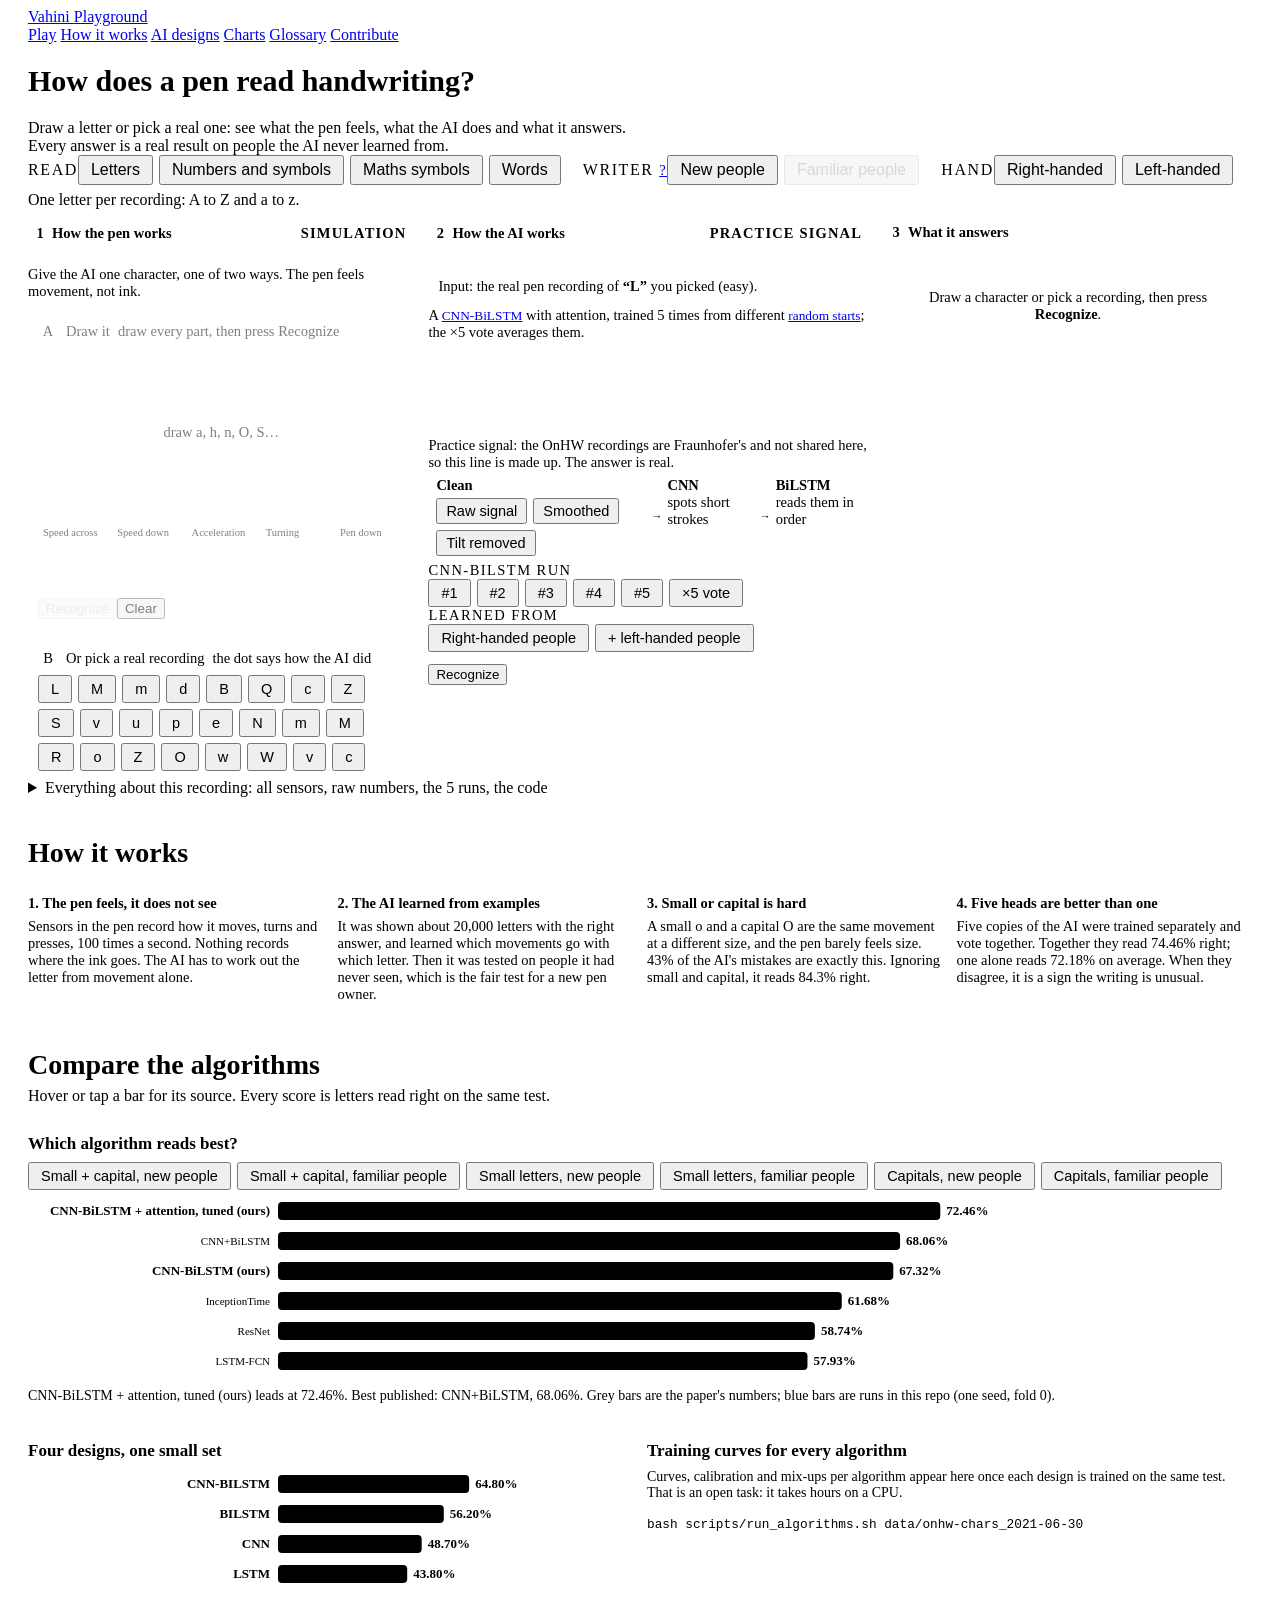
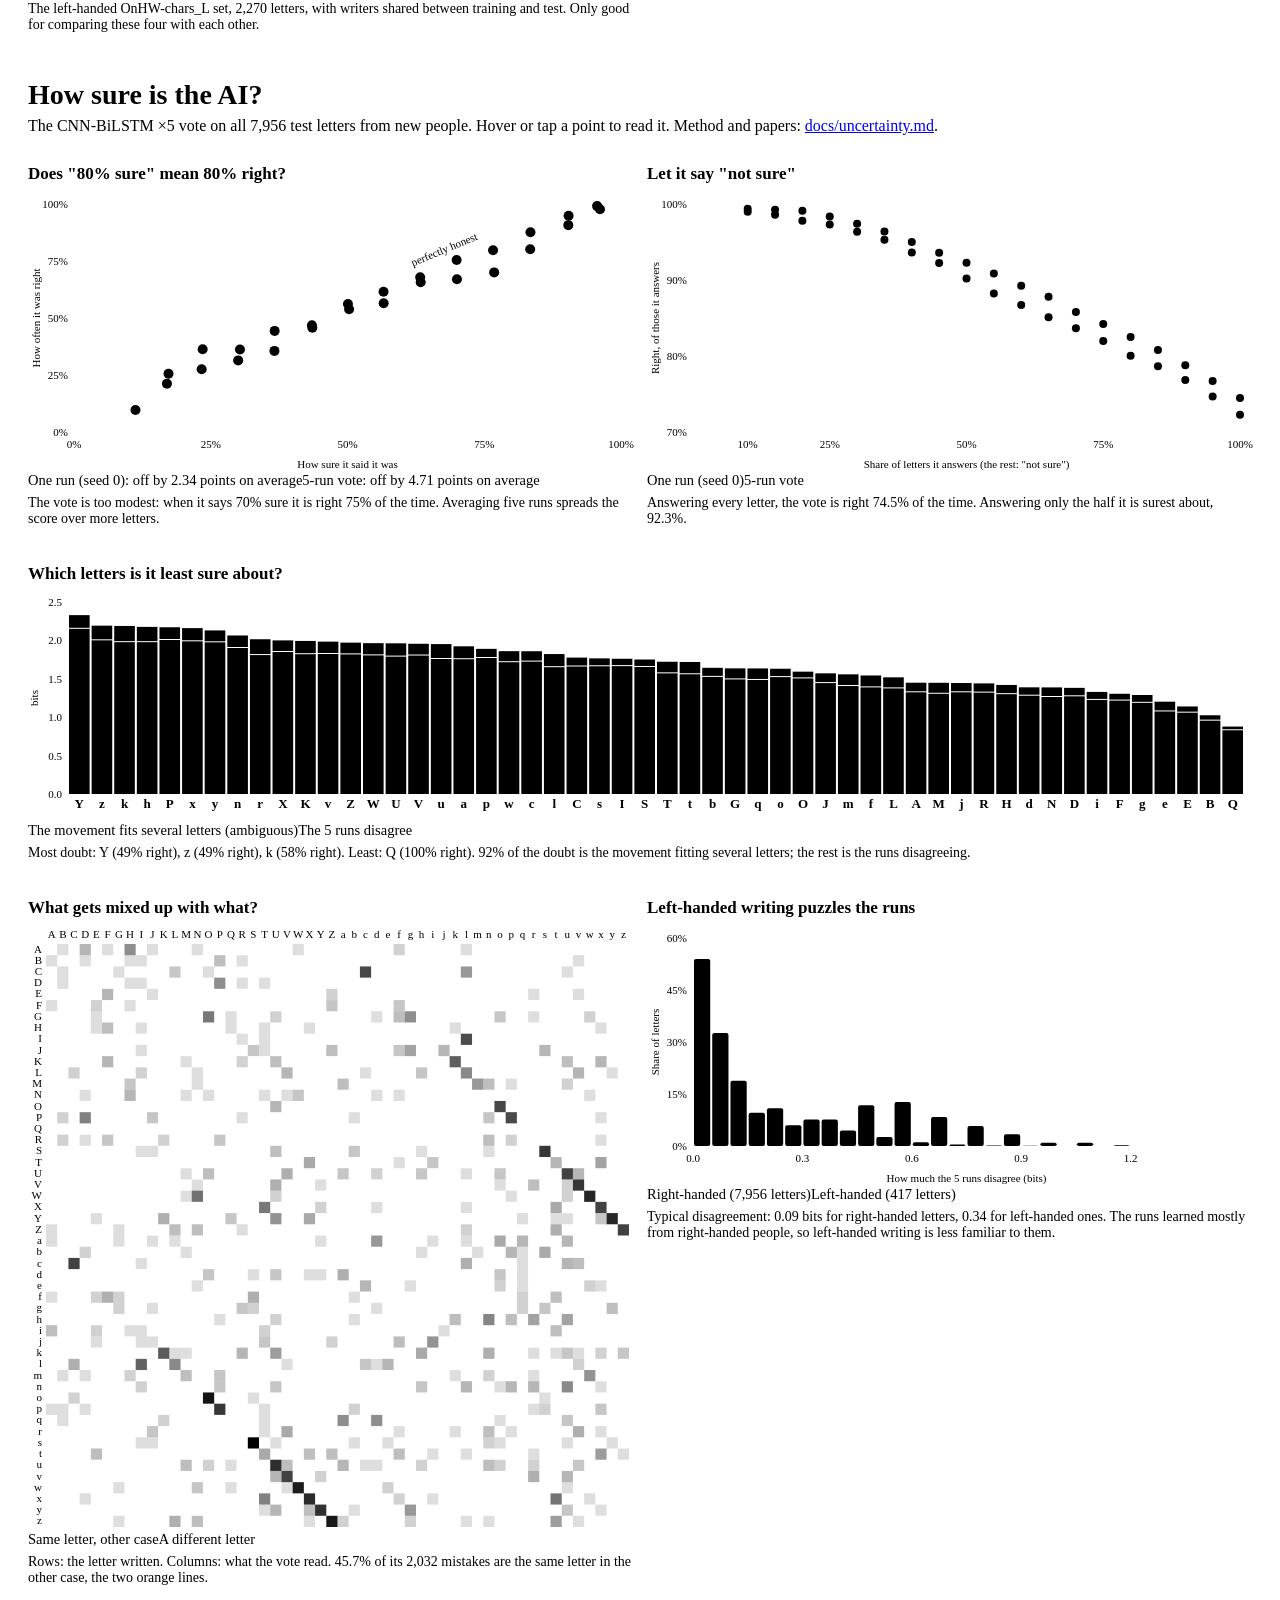
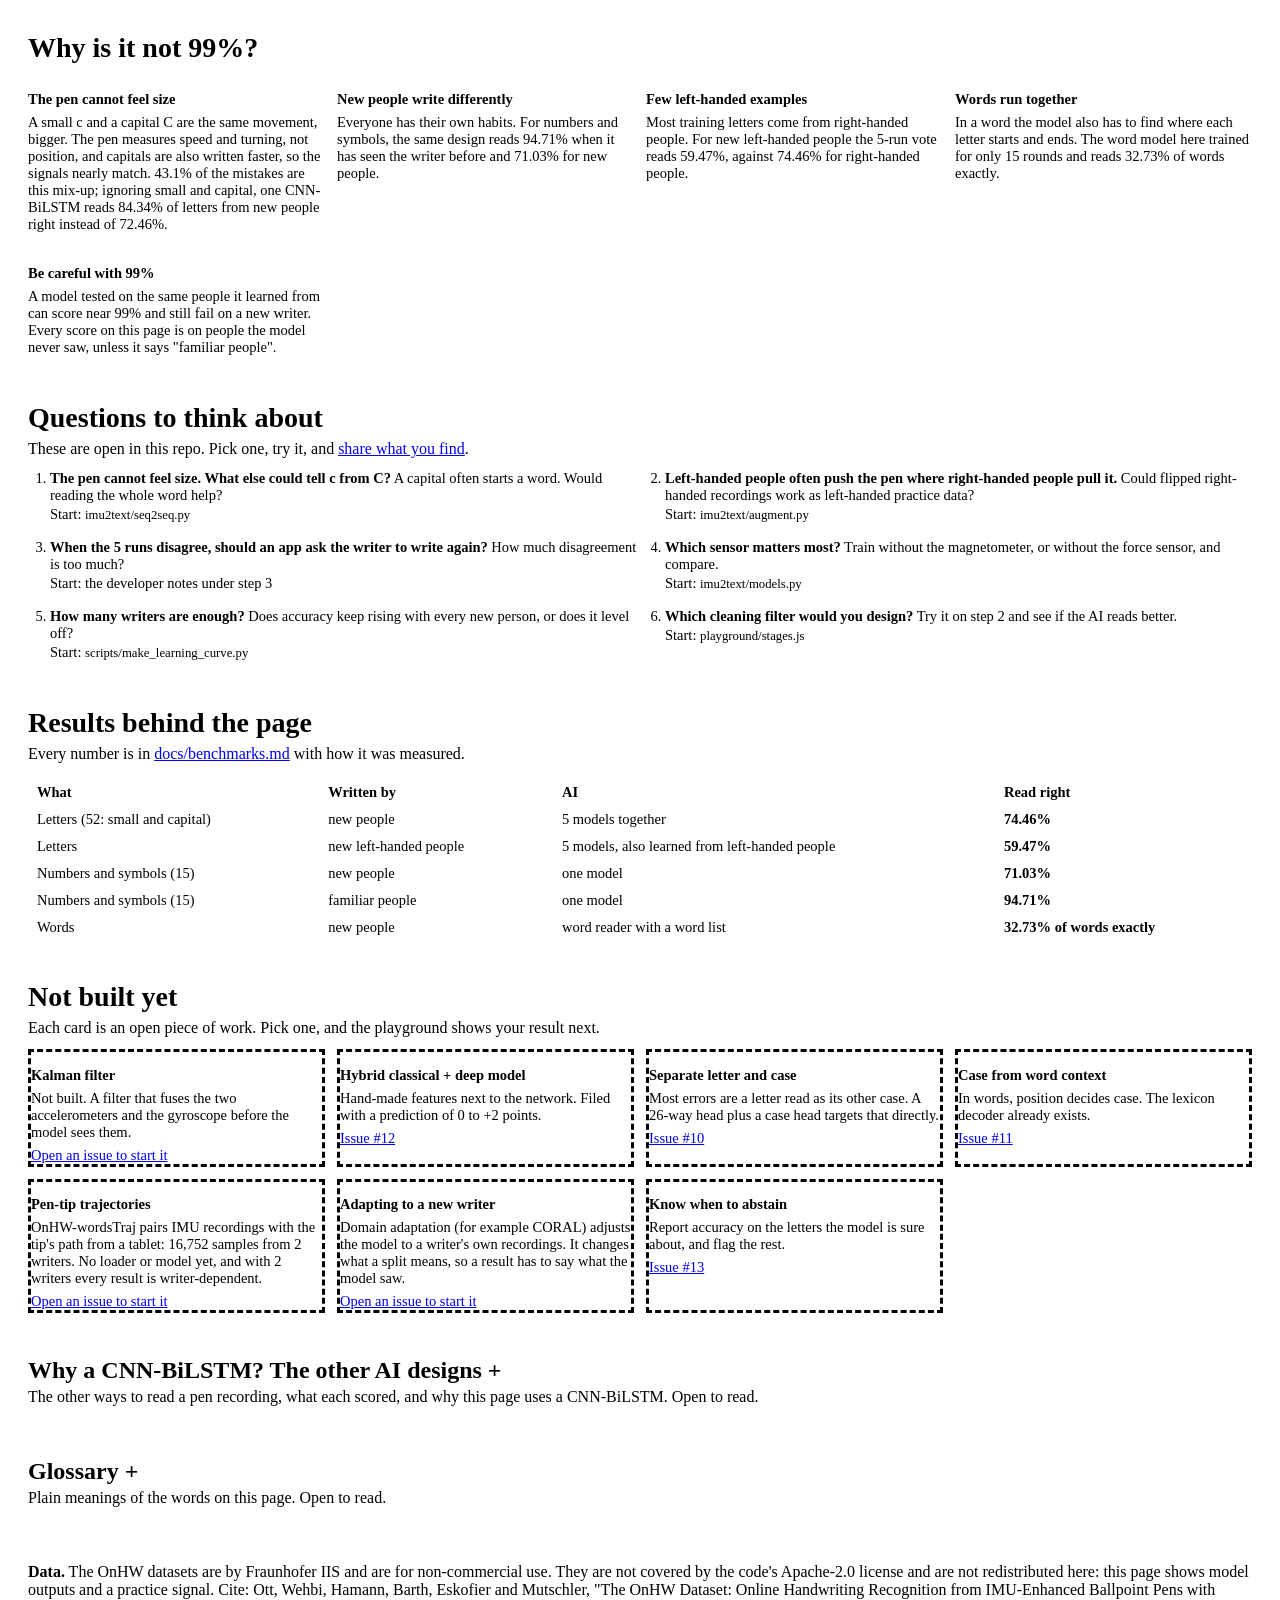
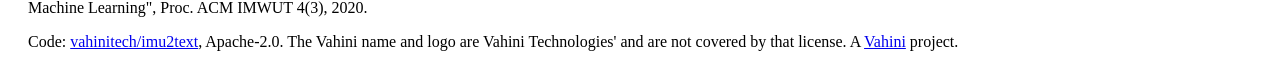
==== commit 804dda6d: "feat(playground): show the drawing honestly, with each character's pen AI rate What the page says ab" ====
--- a/playground/index.html
+++ b/playground/index.html
@@ -128,6 +128,13 @@
 
       <section class="v-card stage-card" id="signal-card" data-steps="2 3" aria-labelledby="signal-h">
         <h2 id="signal-h" class="stage-card__h"><span class="step">2</span>How the AI works <span class="stage-tag" id="signal-tag">practice signal</span></h2>
+        <div id="draw-model" hidden>
+          <p class="input-line">Input: <strong>your drawing</strong>, as you drew it.</p>
+          <p class="hint">A small drawing reader runs in this page. It looks at the shape you drew and gives a score to each of the 62 letters and digits. Below is the movement of your hand, worked out from the screen positions and their times.</p>
+          <div id="move-chart" class="move-chart"></div>
+          <p class="hint">A sensor pen measures 13 signals, including tilt and tip force. A screen gives only where and when, so these five are all your drawing has, and the pen AI cannot read them.</p>
+        </div>
+        <div id="pen-model">
         <p id="model-input" class="input-line" aria-live="polite"></p>
         <p id="model-intro" class="hint"></p>
         <div class="signal-mini" id="signal-mini" role="img" aria-label="The pen signal, front accelerometer"></div>
@@ -141,18 +148,25 @@
         <div class="choice"><span class="choice__label">Learned from</span><div class="seg seg--small" id="training" role="radiogroup" aria-label="What the model learned from"></div></div>
         <button id="recognize" type="button" class="v-btn v-btn--lg v-btn--block btn--go">Recognize</button>
         <p id="run-status" class="run-status" aria-live="polite"></p>
+        </div>
       </section>
 
       <section class="v-card stage-card" id="answer-card" data-steps="4" aria-labelledby="answer-h">
         <h2 id="answer-h" class="stage-card__h"><span class="step">3</span>What it answers</h2>
         <p id="waiting" class="waiting">Draw a character or press <strong>Recognize</strong>.</p>
+        <div id="draw-answer" class="draw-answer" aria-live="polite" hidden></div>
+        <div id="pen-answer">
+        <p id="back-to-drawing" hidden><button type="button" class="linkbtn" id="back-btn">← Back to your drawing</button></p>
+        <div id="seq-summary" class="seq-summary" aria-live="polite" hidden></div>
         <div id="verdict" aria-live="polite"></div>
         <p id="trail" class="trail" hidden></p>
+        <p id="pen-rate" class="pen-rate" hidden></p>
         <div id="class-view" hidden><p class="hint bars-cap">Its three best guesses, and how much of its score each got:</p><div id="bars"></div></div>
         <div id="why" class="why" hidden></div>
         <div id="words-view" hidden></div>
         <div id="model-result" class="result"></div>
         <p id="score" class="score" aria-live="polite"></p>
+        </div>
       </section>
     </div>
 
@@ -219,8 +233,216 @@
     </div>
   </section>
 
+
+  <section id="algos" class="wrap section" aria-labelledby="algos-h">
+    <h2 id="algos-h">Compare the algorithms</h2>
+    <p class="hint">Hover or tap a bar for its source. Every score is letters read right on the same test.</p>
+    <div class="uq-grid">
+      <article class="v-card uq-card uq-wide">
+        <h3>Which algorithm reads best?</h3>
+        <div class="seg seg--small" id="algo-tests" role="radiogroup" aria-label="Which official test"></div>
+        <div id="algo-official" class="uq-chart"></div>
+        <p id="algo-official-note" class="uq-note"></p>
+      </article>
+      <article class="v-card uq-card">
+        <h3>Four designs, one small set</h3>
+        <div id="algo-left" class="uq-chart"></div>
+        <p class="uq-note">The left-handed OnHW-chars_L set, 2,270 letters, with writers shared
+          between training and test. Only good for comparing these four with each other.</p>
+      </article>
+      <article class="v-card uq-card" id="algo-runs-empty">
+        <h3>Training curves for every algorithm</h3>
+        <p class="uq-note">Curves, calibration and mix-ups per algorithm appear here once each
+          design is trained on the same test. That is an open task: it takes hours on a CPU.</p>
+        <div class="v-code"><pre><code>bash scripts/run_algorithms.sh data/onhw-chars_2021-06-30</code></pre></div>
+      </article>
+    </div>
+    <div id="algo-runs" hidden>
+      <div class="seg seg--small" id="algo-pick" role="radiogroup" aria-label="Which algorithm"></div>
+      <div class="table-wrap"><table id="algo-table" class="results"></table></div>
+      <div class="uq-grid">
+        <article class="v-card uq-card"><h3>Did it learn or memorise?</h3><div id="algo-curves" class="uq-chart"></div><p id="algo-curves-note" class="uq-note"></p></article>
+        <article class="v-card uq-card"><h3>Does its "sure" mean right?</h3><div id="algo-cal" class="uq-chart"></div></article>
+        <article class="v-card uq-card uq-wide"><h3>What it mixes up</h3><div id="algo-conf" class="uq-chart"></div><p id="algo-conf-note" class="uq-note"></p></article>
+      </div>
+    </div>
+  </section>
+
+  <section id="uq" class="wrap section" aria-labelledby="uq-h">
+    <h2 id="uq-h">How sure is the AI?</h2>
+    <p class="hint">The CNN-BiLSTM ×5 vote on all 7,956 test letters from new people.
+      Hover or tap a point to read it. Method and papers:
+      <a href="https://github.com/vahinitech/imu2text/blob/main/docs/uncertainty.md">docs/uncertainty.md</a>.</p>
+    <div class="uq-grid">
+      <article class="v-card uq-card"><h3>Does "80% sure" mean 80% right?</h3><div id="uq-cal" class="uq-chart"></div><p id="uq-cal-note" class="uq-note"></p></article>
+      <article class="v-card uq-card"><h3>Let it say "not sure"</h3><div id="uq-cov" class="uq-chart"></div><p id="uq-cov-note" class="uq-note"></p></article>
+      <article class="v-card uq-card uq-wide"><h3>Which letters is it least sure about?</h3><div id="uq-letters" class="uq-chart"></div><p id="uq-letters-note" class="uq-note"></p></article>
+      <article class="v-card uq-card"><h3>What gets mixed up with what?</h3><div id="uq-conf" class="uq-chart"></div><p id="uq-conf-note" class="uq-note"></p></article>
+      <article class="v-card uq-card" id="uq-hands-card"><h3>Left-handed writing puzzles the runs</h3><div id="uq-hands" class="uq-chart"></div><p id="uq-hands-note" class="uq-note"></p></article>
+    </div>
+  </section>
+
+  <section id="why-not-more" class="wrap section" aria-labelledby="whynot-h">
+    <h2 id="whynot-h">Why is it not 99%?</h2>
+    <div class="grid3">
+      <article class="v-card">
+        <h3>The pen cannot feel size</h3>
+        <p>A small c and a capital C are the same movement, bigger. The pen measures
+          speed and turning, not position, and capitals are also written faster, so
+          the signals nearly match. 43.1% of the mistakes are this mix-up; ignoring
+          small and capital, one CNN-BiLSTM reads 84.34% of letters from new people
+          right instead of 72.46%.</p>
+      </article>
+      <article class="v-card">
+        <h3>New people write differently</h3>
+        <p>Everyone has their own habits. For numbers and symbols, the same design
+          reads <span data-bind="tasks.symbols_dep.accuracy" data-fmt="pct">94.71%</span>
+          when it has seen the writer before and
+          <span data-bind="tasks.symbols_indep.accuracy" data-fmt="pct">71.03%</span>
+          for new people.</p>
+      </article>
+      <article class="v-card">
+        <h3>Few left-handed examples</h3>
+        <p>Most training letters come from right-handed people. For new left-handed
+          people the 5-run vote reads
+          <span data-bind="left_summary.ensemble_accuracy" data-fmt="pct">59.47%</span>,
+          against <span data-bind="groups.right.ensemble_accuracy" data-fmt="pct">74.46%</span>
+          for right-handed people.</p>
+      </article>
+      <article class="v-card">
+        <h3>Words run together</h3>
+        <p>In a word the model also has to find where each letter starts and ends.
+          The word model here trained for only 15 rounds and reads
+          <span data-bind="words.exact_lexicon" data-fmt="pct">32.73%</span> of words
+          exactly.</p>
+      </article>
+      <article class="v-card">
+        <h3>Be careful with 99%</h3>
+        <p>A model tested on the same people it learned from can score near 99% and
+          still fail on a new writer. Every score on this page is on people the model
+          never saw, unless it says "familiar people".</p>
+      </article>
+    </div>
+  </section>
+
+  <section id="ideas" class="wrap section" aria-labelledby="ideas-h">
+    <h2 id="ideas-h">Questions to think about</h2>
+    <p class="hint">These are open in this repo. Pick one, try it, and
+      <a href="https://github.com/vahinitech/imu2text/issues/new">share what you find</a>.</p>
+    <ol class="ideas">
+      <li><strong>The pen cannot feel size. What else could tell c from C?</strong>
+        A capital often starts a word. Would reading the whole word help?
+        <span class="hint">Start: <code>imu2text/seq2seq.py</code></span></li>
+      <li><strong>Left-handed people often push the pen where right-handed people pull it.</strong>
+        Could flipped right-handed recordings work as left-handed practice data?
+        <span class="hint">Start: <code>imu2text/augment.py</code></span></li>
+      <li><strong>When the 5 runs disagree, should an app ask the writer to write again?</strong>
+        How much disagreement is too much?
+        <span class="hint">Start: the developer notes under step 3</span></li>
+      <li><strong>Which sensor matters most?</strong> Train without the magnetometer, or
+        without the force sensor, and compare.
+        <span class="hint">Start: <code>imu2text/models.py</code></span></li>
+      <li><strong>How many writers are enough?</strong> Does accuracy keep rising with
+        every new person, or does it level off?
+        <span class="hint">Start: <code>scripts/make_learning_curve.py</code></span></li>
+      <li><strong>Which cleaning filter would you design?</strong> Try it on step 2
+        and see if the AI reads better.
+        <span class="hint">Start: <code>playground/stages.js</code></span></li>
+    </ol>
+  </section>
+
+  <section id="results" class="wrap section" aria-labelledby="results-h">
+    <h2 id="results-h">Results behind the page</h2>
+    <p class="hint">Every number is in
+      <a href="https://github.com/vahinitech/imu2text/blob/main/docs/benchmarks.md">docs/benchmarks.md</a>
+      with how it was measured.</p>
+    <div class="table-wrap">
+      <table class="results">
+        <thead><tr><th scope="col">What</th><th scope="col">Written by</th><th scope="col">AI</th><th scope="col">Read right</th></tr></thead>
+        <tbody>
+          <tr><td>Letters (52: small and capital)</td><td>new people</td><td>5 models together</td><td data-bind="groups.right.ensemble_accuracy" data-fmt="pct">74.46%</td></tr>
+          <tr><td>Letters</td><td>new left-handed people</td><td>5 models, also learned from left-handed people</td><td data-bind="left_summary.ensemble_accuracy" data-fmt="pct">59.47%</td></tr>
+          <tr><td>Numbers and symbols (15)</td><td>new people</td><td>one model</td><td data-bind="tasks.symbols_indep.accuracy" data-fmt="pct">71.03%</td></tr>
+          <tr><td>Numbers and symbols (15)</td><td>familiar people</td><td>one model</td><td data-bind="tasks.symbols_dep.accuracy" data-fmt="pct">94.71%</td></tr>
+          <tr><td>Words</td><td>new people</td><td>word reader with a word list</td><td><span data-bind="words.exact_lexicon" data-fmt="pct">32.73%</span> of words exactly</td></tr>
+        </tbody>
+      </table>
+    </div>
+  </section>
+
+  <section id="open-work" class="wrap section" aria-labelledby="open-h">
+    <h2 id="open-h">Not built yet</h2>
+    <p class="hint">Each card is an open piece of work. Pick one, and the playground shows your result next.</p>
+    <div id="open" class="grid3"></div>
+  </section>
+
+  <section id="designs" class="wrap section" aria-labelledby="designs-h">
+    <details class="fold" id="designs-fold">
+      <summary class="fold__summary">
+        <h2 id="designs-h">Why a CNN-BiLSTM? The other AI designs</h2>
+        <span class="fold__note">The other ways to read a pen recording, what each scored, and why this page uses a CNN-BiLSTM. Open to read.</span>
+      </summary>
+    <p class="hint">A pen recording is a short time series: 13 numbers, 100 times a
+      second. Each design below reads it differently. Scores are letters from people
+      the model never saw, unless the row says otherwise; "not measured" means nobody
+      has run it on this data in this project yet.</p>
+    <div class="deal-board deal-board--3" id="design-list">
+      <div class="deal deal--blue" role="group" aria-label="Measured here">
+        <span class="deal__ribbon" aria-hidden="true">Measured</span>
+        <article class="deal__item"><h3><a class="term" href="#term-cnn">CNN</a> <b class="deal__score">48.7%*</b></h3><p>Slides small windows along the signal and spots short patterns, like a quick upstroke.</p><p class="deal__meta"><span>Good when</span> You need speed or a small chip.</p></article>
+        <article class="deal__item deal__item--hot"><h3><strong>CNN-BiLSTM</strong> <b class="deal__score">72.46%</b></h3><p>The design on this page. The CNN finds the strokes, the BiLSTM joins them in order, attention picks the moments that matter.</p><p class="deal__meta"><span>Good when</span> Little data, short signals. The design Ott et al. benchmark on OnHW.</p><p class="deal__meta"><span>Here</span> 72.46% on the official test, 74.46% as a 5-run vote; 64.8%* on the left-handed split</p></article>
+        <article class="deal__item"><h3>LSTM, <a class="term" href="#term-bilstm">BiLSTM</a> <b class="deal__score">43.8%* · 56.2%*</b></h3><p>Reads the signal in time order and remembers what came before. A BiLSTM also reads it backwards.</p><p class="deal__meta"><span>Good when</span> Order matters more than shape.</p></article>
+      </div>
+      <div class="deal deal--orange" role="group" aria-label="Built or close, not measured yet">
+        <span class="deal__ribbon" aria-hidden="true">Next up</span>
+        <article class="deal__item"><h3><a class="term" href="#term-transformer">Transformer</a> <b class="deal__score deal__score--muted">built</b></h3><p>Every moment looks at every other moment through attention; no reading order.</p><p class="deal__meta"><span>Good when</span> Much more data than OnHW has.</p></article>
+        <article class="deal__item deal__item--hot"><h3><a class="term" href="#term-moe">Mixture of experts</a> <b class="deal__score deal__score--muted">built</b></h3><p>Several small models, the experts, plus a router that sends each recording to the experts that suit it.</p><p class="deal__meta"><span>Good when</span> Writers differ a lot, for example left- and right-handed.</p><p class="deal__meta"><span>Here</span> built (<code>build_moe</code>), not measured</p></article>
+        <article class="deal__item"><h3>CNN-GRU <b class="deal__score deal__score--muted">not measured</b></h3><p>A GRU is an LSTM with fewer parts. It learns the same kind of order.</p><p class="deal__meta"><span>Good when</span> You want a smaller, faster model.</p></article>
+        <article class="deal__item"><h3>CNN-GNN <b class="deal__score deal__score--muted">no fair test yet</b></h3><p>Treats the 13 sensors as connected points and learns how they relate.</p><p class="deal__meta"><span>Good when</span> Sensors that move together carry the signal.</p></article>
+        <article class="deal__item"><h3>CNN-MLP <b class="deal__score deal__score--muted">not measured</b></h3><p>After the CNN, a plain layer looks at everything at once and forgets the order.</p><p class="deal__meta"><span>Good when</span> Very short, simple shapes.</p></article>
+      </div>
+      <div class="deal deal--green" role="group" aria-label="Research ideas, not measured">
+        <span class="deal__ribbon" aria-hidden="true">Research</span>
+        <article class="deal__item"><h3><a class="term" href="#term-autoencoder">Autoencoder</a> <b class="deal__score deal__score--muted">not measured</b></h3><p>Learns to squeeze a recording and rebuild it, without any labels.</p><p class="deal__meta"><span>Good when</span> You have many recordings but few with answers.</p></article>
+        <article class="deal__item deal__item--hot"><h3><a class="term" href="#term-vae">VAE</a> or GAN <b class="deal__score deal__score--muted">not measured</b></h3><p>Learns to make new, realistic recordings.</p><p class="deal__meta"><span>Good when</span> A group is rare in the data, like left-handed people.</p></article>
+        <article class="deal__item"><h3><a class="term" href="#term-quantum">Hybrid quantum</a> <b class="deal__score deal__score--muted">not measured</b></h3><p>A small quantum circuit does part of the work, for example the filter of a CNN, and a normal network does the rest.</p><p class="deal__meta"><span>Good when</span> Research only so far. <a href="https://arxiv.org/abs/2402.10540">Zaman et al. (2024)</a> compared three such designs on 4 handwritten digits, 100 to 500 training images, on a quantum simulator.</p></article>
+        <article class="deal__item"><h3>DBN <b class="deal__score deal__score--muted">not measured</b></h3><p>An older stack of layers trained one at a time, from before CNNs and LSTMs took over.</p><p class="deal__meta"><span>Good when</span> Mostly of historical interest.</p></article>
+      </div>
+    </div>
+    <p class="hint">* Left-handed OnHW-chars_L, 2,270 letters, a split that shares writers
+      between training and test, so these four are only comparable with each other. The
+      official-test figures are right-handed OnHW-chars, 52 classes, seed 0. Details in
+      <a href="https://github.com/vahinitech/imu2text/blob/main/docs/benchmarks.md">docs/benchmarks.md</a>.</p>
+    <div class="grid3">
+      <article class="v-card">
+        <h3>Bigger is not better here</h3>
+        <p>A larger BiLSTM (2 layers of 100) scored 99.2% on its own training letters
+          and 70.4% on new people. It memorised. The smaller one with the same tricks
+          did better on new people.</p>
+      </article>
+      <article class="v-card">
+        <h3>Combine, then vote</h3>
+        <p>Training the same design 5 times and averaging lifts letters from new people
+          from 72.18% (one run, on average) to 74.46%. A vote of different designs,
+          say a CNN-BiLSTM and a Transformer, has not been tried.</p>
+      </article>
+      <article class="v-card">
+        <h3>Worth trying</h3>
+        <p>A CNN in front of a Transformer, as speech models do. An autoencoder trained on
+          unlabelled recordings first, then taught letters. A router that sends each
+          recording to one of several small experts (<code>build_moe</code> is in the code,
+          not measured).</p>
+      </article>
+    </div>
+    </details>
+  </section>
+
   <section id="glossary" class="wrap section" aria-labelledby="gloss-h">
-    <h2 id="gloss-h">Glossary</h2>
+    <details class="fold" id="glossary-fold">
+      <summary class="fold__summary">
+        <h2 id="gloss-h">Glossary</h2>
+        <span class="fold__note">Plain meanings of the words on this page. Open to read.</span>
+      </summary>
     <p class="hint">Short, plain meanings of the words on this page, in five groups. The
       coloured row in each group is the word to know first. More detail in
       <a href="https://github.com/vahinitech/imu2text/blob/main/docs/glossary.md">docs/glossary.md</a>.</p>
@@ -278,204 +500,7 @@
         <div class="deal__item" id="term-cer"><dt>Character error rate (CER)</dt><dd>How many letters are wrong, as a share of the word's length. Lower is better.</dd></div>
       </dl>
     </div>
-  </section>
-
-  <section id="designs" class="wrap section" aria-labelledby="designs-h">
-    <h2 id="designs-h">Why a CNN-BiLSTM? The other AI designs</h2>
-    <p class="hint">A pen recording is a short time series: 13 numbers, 100 times a
-      second. Each design below reads it differently. Scores are letters from people
-      the model never saw, unless the row says otherwise; "not measured" means nobody
-      has run it on this data in this project yet.</p>
-    <div class="deal-board deal-board--3" id="design-list">
-      <div class="deal deal--blue" role="group" aria-label="Measured here">
-        <span class="deal__ribbon" aria-hidden="true">Measured</span>
-        <article class="deal__item"><h3><a class="term" href="#term-cnn">CNN</a> <b class="deal__score">48.7%*</b></h3><p>Slides small windows along the signal and spots short patterns, like a quick upstroke.</p><p class="deal__meta"><span>Good when</span> You need speed or a small chip.</p></article>
-        <article class="deal__item deal__item--hot"><h3><strong>CNN-BiLSTM</strong> <b class="deal__score">72.46%</b></h3><p>The design on this page. The CNN finds the strokes, the BiLSTM joins them in order, attention picks the moments that matter.</p><p class="deal__meta"><span>Good when</span> Little data, short signals. The design Ott et al. benchmark on OnHW.</p><p class="deal__meta"><span>Here</span> 72.46% on the official test, 74.46% as a 5-run vote; 64.8%* on the left-handed split</p></article>
-        <article class="deal__item"><h3>LSTM, <a class="term" href="#term-bilstm">BiLSTM</a> <b class="deal__score">43.8%* · 56.2%*</b></h3><p>Reads the signal in time order and remembers what came before. A BiLSTM also reads it backwards.</p><p class="deal__meta"><span>Good when</span> Order matters more than shape.</p></article>
-      </div>
-      <div class="deal deal--orange" role="group" aria-label="Built or close, not measured yet">
-        <span class="deal__ribbon" aria-hidden="true">Next up</span>
-        <article class="deal__item"><h3><a class="term" href="#term-transformer">Transformer</a> <b class="deal__score deal__score--muted">built</b></h3><p>Every moment looks at every other moment through attention; no reading order.</p><p class="deal__meta"><span>Good when</span> Much more data than OnHW has.</p></article>
-        <article class="deal__item deal__item--hot"><h3><a class="term" href="#term-moe">Mixture of experts</a> <b class="deal__score deal__score--muted">built</b></h3><p>Several small models, the experts, plus a router that sends each recording to the experts that suit it.</p><p class="deal__meta"><span>Good when</span> Writers differ a lot, for example left- and right-handed.</p><p class="deal__meta"><span>Here</span> built (<code>build_moe</code>), not measured</p></article>
-        <article class="deal__item"><h3>CNN-GRU <b class="deal__score deal__score--muted">not measured</b></h3><p>A GRU is an LSTM with fewer parts. It learns the same kind of order.</p><p class="deal__meta"><span>Good when</span> You want a smaller, faster model.</p></article>
-        <article class="deal__item"><h3>CNN-GNN <b class="deal__score deal__score--muted">no fair test yet</b></h3><p>Treats the 13 sensors as connected points and learns how they relate.</p><p class="deal__meta"><span>Good when</span> Sensors that move together carry the signal.</p></article>
-        <article class="deal__item"><h3>CNN-MLP <b class="deal__score deal__score--muted">not measured</b></h3><p>After the CNN, a plain layer looks at everything at once and forgets the order.</p><p class="deal__meta"><span>Good when</span> Very short, simple shapes.</p></article>
-      </div>
-      <div class="deal deal--green" role="group" aria-label="Research ideas, not measured">
-        <span class="deal__ribbon" aria-hidden="true">Research</span>
-        <article class="deal__item"><h3><a class="term" href="#term-autoencoder">Autoencoder</a> <b class="deal__score deal__score--muted">not measured</b></h3><p>Learns to squeeze a recording and rebuild it, without any labels.</p><p class="deal__meta"><span>Good when</span> You have many recordings but few with answers.</p></article>
-        <article class="deal__item deal__item--hot"><h3><a class="term" href="#term-vae">VAE</a> or GAN <b class="deal__score deal__score--muted">not measured</b></h3><p>Learns to make new, realistic recordings.</p><p class="deal__meta"><span>Good when</span> A group is rare in the data, like left-handed people.</p></article>
-        <article class="deal__item"><h3><a class="term" href="#term-quantum">Hybrid quantum</a> <b class="deal__score deal__score--muted">not measured</b></h3><p>A small quantum circuit does part of the work, for example the filter of a CNN, and a normal network does the rest.</p><p class="deal__meta"><span>Good when</span> Research only so far. <a href="https://arxiv.org/abs/2402.10540">Zaman et al. (2024)</a> compared three such designs on 4 handwritten digits, 100 to 500 training images, on a quantum simulator.</p></article>
-        <article class="deal__item"><h3>DBN <b class="deal__score deal__score--muted">not measured</b></h3><p>An older stack of layers trained one at a time, from before CNNs and LSTMs took over.</p><p class="deal__meta"><span>Good when</span> Mostly of historical interest.</p></article>
-      </div>
-    </div>
-    <p class="hint">* Left-handed OnHW-chars_L, 2,270 letters, a split that shares writers
-      between training and test, so these four are only comparable with each other. The
-      official-test figures are right-handed OnHW-chars, 52 classes, seed 0. Details in
-      <a href="https://github.com/vahinitech/imu2text/blob/main/docs/benchmarks.md">docs/benchmarks.md</a>.</p>
-    <div class="grid3">
-      <article class="v-card">
-        <h3>Bigger is not better here</h3>
-        <p>A larger BiLSTM (2 layers of 100) scored 99.2% on its own training letters
-          and 70.4% on new people. It memorised. The smaller one with the same tricks
-          did better on new people.</p>
-      </article>
-      <article class="v-card">
-        <h3>Combine, then vote</h3>
-        <p>Training the same design 5 times and averaging lifts letters from new people
-          from 72.18% (one run, on average) to 74.46%. A vote of different designs,
-          say a CNN-BiLSTM and a Transformer, has not been tried.</p>
-      </article>
-      <article class="v-card">
-        <h3>Worth trying</h3>
-        <p>A CNN in front of a Transformer, as speech models do. An autoencoder trained on
-          unlabelled recordings first, then taught letters. A router that sends each
-          recording to one of several small experts (<code>build_moe</code> is in the code,
-          not measured).</p>
-      </article>
-    </div>
-  </section>
-
-  <section id="algos" class="wrap section" aria-labelledby="algos-h">
-    <h2 id="algos-h">Compare the algorithms</h2>
-    <p class="hint">Hover or tap a bar for its source. Every score is letters read right on the same test.</p>
-    <div class="uq-grid">
-      <article class="v-card uq-card uq-wide">
-        <h3>Which algorithm reads best?</h3>
-        <div class="seg seg--small" id="algo-tests" role="radiogroup" aria-label="Which official test"></div>
-        <div id="algo-official" class="uq-chart"></div>
-        <p id="algo-official-note" class="uq-note"></p>
-      </article>
-      <article class="v-card uq-card">
-        <h3>Four designs, one small set</h3>
-        <div id="algo-left" class="uq-chart"></div>
-        <p class="uq-note">The left-handed OnHW-chars_L set, 2,270 letters, with writers shared
-          between training and test. Only good for comparing these four with each other.</p>
-      </article>
-      <article class="v-card uq-card" id="algo-runs-empty">
-        <h3>Training curves for every algorithm</h3>
-        <p class="uq-note">Curves, calibration and mix-ups per algorithm appear here once each
-          design is trained on the same test. That is an open task: it takes hours on a CPU.</p>
-        <div class="v-code"><pre><code>bash scripts/run_algorithms.sh data/onhw-chars_2021-06-30</code></pre></div>
-      </article>
-    </div>
-    <div id="algo-runs" hidden>
-      <div class="seg seg--small" id="algo-pick" role="radiogroup" aria-label="Which algorithm"></div>
-      <div class="table-wrap"><table id="algo-table" class="results"></table></div>
-      <div class="uq-grid">
-        <article class="v-card uq-card"><h3>Did it learn or memorise?</h3><div id="algo-curves" class="uq-chart"></div><p id="algo-curves-note" class="uq-note"></p></article>
-        <article class="v-card uq-card"><h3>Does its "sure" mean right?</h3><div id="algo-cal" class="uq-chart"></div></article>
-        <article class="v-card uq-card uq-wide"><h3>What it mixes up</h3><div id="algo-conf" class="uq-chart"></div><p id="algo-conf-note" class="uq-note"></p></article>
-      </div>
-    </div>
-  </section>
-
-  <section id="uq" class="wrap section" aria-labelledby="uq-h">
-    <h2 id="uq-h">How sure is the AI?</h2>
-    <p class="hint">The CNN-BiLSTM ×5 vote on all 7,956 test letters from new people.
-      Hover or tap a point to read it. Method and papers:
-      <a href="https://github.com/vahinitech/imu2text/blob/main/docs/uncertainty.md">docs/uncertainty.md</a>.</p>
-    <div class="uq-grid">
-      <article class="v-card uq-card"><h3>Does "80% sure" mean 80% right?</h3><div id="uq-cal" class="uq-chart"></div><p id="uq-cal-note" class="uq-note"></p></article>
-      <article class="v-card uq-card"><h3>Let it say "not sure"</h3><div id="uq-cov" class="uq-chart"></div><p id="uq-cov-note" class="uq-note"></p></article>
-      <article class="v-card uq-card uq-wide"><h3>Which letters is it least sure about?</h3><div id="uq-letters" class="uq-chart"></div><p id="uq-letters-note" class="uq-note"></p></article>
-      <article class="v-card uq-card"><h3>What gets mixed up with what?</h3><div id="uq-conf" class="uq-chart"></div><p id="uq-conf-note" class="uq-note"></p></article>
-      <article class="v-card uq-card" id="uq-hands-card"><h3>Left-handed writing puzzles the runs</h3><div id="uq-hands" class="uq-chart"></div><p id="uq-hands-note" class="uq-note"></p></article>
-    </div>
-  </section>
-
-  <section id="why-not-more" class="wrap section" aria-labelledby="whynot-h">
-    <h2 id="whynot-h">Why is it not 99%?</h2>
-    <div class="grid3">
-      <article class="v-card">
-        <h3>The pen cannot feel size</h3>
-        <p>A small c and a capital C are the same movement, bigger. The pen measures
-          speed and turning, not position, and capitals are also written faster, so
-          the signals nearly match. 43.1% of the mistakes are this mix-up; ignoring
-          small and capital, one CNN-BiLSTM reads 84.34% of letters from new people
-          right instead of 72.46%.</p>
-      </article>
-      <article class="v-card">
-        <h3>New people write differently</h3>
-        <p>Everyone has their own habits. For numbers and symbols, the same design
-          reads <span data-bind="tasks.symbols_dep.accuracy" data-fmt="pct">94.71%</span>
-          when it has seen the writer before and
-          <span data-bind="tasks.symbols_indep.accuracy" data-fmt="pct">71.03%</span>
-          for new people.</p>
-      </article>
-      <article class="v-card">
-        <h3>Few left-handed examples</h3>
-        <p>Most training letters come from right-handed people. For new left-handed
-          people the 5-run vote reads
-          <span data-bind="left_summary.ensemble_accuracy" data-fmt="pct">59.47%</span>,
-          against <span data-bind="groups.right.ensemble_accuracy" data-fmt="pct">74.46%</span>
-          for right-handed people.</p>
-      </article>
-      <article class="v-card">
-        <h3>Words run together</h3>
-        <p>In a word the model also has to find where each letter starts and ends.
-          The word model here trained for only 15 rounds and reads
-          <span data-bind="words.exact_lexicon" data-fmt="pct">32.73%</span> of words
-          exactly.</p>
-      </article>
-      <article class="v-card">
-        <h3>Be careful with 99%</h3>
-        <p>A model tested on the same people it learned from can score near 99% and
-          still fail on a new writer. Every score on this page is on people the model
-          never saw, unless it says "familiar people".</p>
-      </article>
-    </div>
-  </section>
-
-  <section id="ideas" class="wrap section" aria-labelledby="ideas-h">
-    <h2 id="ideas-h">Questions to think about</h2>
-    <p class="hint">These are open in this repo. Pick one, try it, and
-      <a href="https://github.com/vahinitech/imu2text/issues/new">share what you find</a>.</p>
-    <ol class="ideas">
-      <li><strong>The pen cannot feel size. What else could tell c from C?</strong>
-        A capital often starts a word. Would reading the whole word help?
-        <span class="hint">Start: <code>imu2text/seq2seq.py</code></span></li>
-      <li><strong>Left-handed people often push the pen where right-handed people pull it.</strong>
-        Could flipped right-handed recordings work as left-handed practice data?
-        <span class="hint">Start: <code>imu2text/augment.py</code></span></li>
-      <li><strong>When the 5 runs disagree, should an app ask the writer to write again?</strong>
-        How much disagreement is too much?
-        <span class="hint">Start: the developer notes under step 3</span></li>
-      <li><strong>Which sensor matters most?</strong> Train without the magnetometer, or
-        without the force sensor, and compare.
-        <span class="hint">Start: <code>imu2text/models.py</code></span></li>
-      <li><strong>How many writers are enough?</strong> Does accuracy keep rising with
-        every new person, or does it level off?
-        <span class="hint">Start: <code>scripts/make_learning_curve.py</code></span></li>
-      <li><strong>Which cleaning filter would you design?</strong> Try it on step 2
-        and see if the AI reads better.
-        <span class="hint">Start: <code>playground/stages.js</code></span></li>
-    </ol>
-  </section>
-
-  <section id="results" class="wrap section" aria-labelledby="results-h">
-    <h2 id="results-h">Results behind the page</h2>
-    <p class="hint">Every number is in
-      <a href="https://github.com/vahinitech/imu2text/blob/main/docs/benchmarks.md">docs/benchmarks.md</a>
-      with how it was measured.</p>
-    <div class="table-wrap">
-      <table class="results">
-        <thead><tr><th scope="col">What</th><th scope="col">Written by</th><th scope="col">AI</th><th scope="col">Read right</th></tr></thead>
-        <tbody>
-          <tr><td>Letters (52: small and capital)</td><td>new people</td><td>5 models together</td><td data-bind="groups.right.ensemble_accuracy" data-fmt="pct">74.46%</td></tr>
-          <tr><td>Letters</td><td>new left-handed people</td><td>5 models, also learned from left-handed people</td><td data-bind="left_summary.ensemble_accuracy" data-fmt="pct">59.47%</td></tr>
-          <tr><td>Numbers and symbols (15)</td><td>new people</td><td>one model</td><td data-bind="tasks.symbols_indep.accuracy" data-fmt="pct">71.03%</td></tr>
-          <tr><td>Numbers and symbols (15)</td><td>familiar people</td><td>one model</td><td data-bind="tasks.symbols_dep.accuracy" data-fmt="pct">94.71%</td></tr>
-          <tr><td>Words</td><td>new people</td><td>word reader with a word list</td><td><span data-bind="words.exact_lexicon" data-fmt="pct">32.73%</span> of words exactly</td></tr>
-        </tbody>
-      </table>
-    </div>
-  </section>
-
-  <section id="open-work" class="wrap section" aria-labelledby="open-h">
-    <h2 id="open-h">Not built yet</h2>
-    <p class="hint">Each card is an open piece of work. Pick one, and the playground shows your result next.</p>
-    <div id="open" class="grid3"></div>
+    </details>
   </section>
 
   <footer class="v-footer footer">
@@ -503,6 +528,7 @@
   <script src="reader-weights.js"></script>
   <script src="reader.js"></script>
   <script src="shapes.js"></script>
+  <script src="movement.js"></script>
   <script src="write.js"></script>
 </body>
 </html>
--- a/playground/style.css
+++ b/playground/style.css
@@ -196,6 +196,12 @@
 .trail b { color: var(--v-text); font-size: var(--v-text-md); }
 .trail__arrow { color: var(--v-text-faint); }
 .bars-cap { margin: 0 0 4px; }
+.seq-summary { border-radius: var(--v-radius-md); padding: 10px 14px; font-size: var(--v-text-md); color: var(--v-text); border: 1px solid var(--v-border); }
+.seq-summary--good { background: var(--v-success-bg); border-color: var(--v-success); }
+.seq-summary--bad { background: var(--v-danger-bg); border-color: var(--v-danger); }
+.seq-summary__chars { display: flex; flex-wrap: wrap; gap: 6px; margin-top: 8px; }
+.seq-summary__char { background: var(--v-surface); border: 1px solid var(--v-border); border-radius: var(--v-radius-pill); padding: 2px 10px; font-size: var(--v-text-sm); }
+.seq-summary__char--now { border-color: var(--v-accent); box-shadow: 0 0 0 2px var(--v-accent-soft); }
 .sample-row { margin: 6px 0 0; }
 .sample-chip { position: relative; }
 .sample-chip::after { content: ""; position: absolute; right: 3px; top: 3px; width: 5px; height: 5px; border-radius: 50%; background: var(--v-text-faint); }
@@ -304,3 +310,32 @@
   .deal, .deal__item { transition: none; }
   .deal:hover { transform: none; }
 }
+
+/* A drawing, read by the drawing reader (cards 2 and 3). */
+.move-chart { margin: 10px 0; overflow: hidden; }
+.move-chart svg { display: block; max-width: 100%; height: auto; }
+.move-chart__up { fill: var(--v-accent-soft); opacity: 0.6; }
+.move-chart__axis { stroke: var(--v-border); stroke-width: 1; }
+.move-chart__name { font-size: 12px; font-weight: 600; fill: currentColor; }
+.move-chart__unit { font-size: 11px; fill: currentColor; opacity: 0.7; }
+.draw-answer__head { font-size: 1.15rem; margin: 0 0 10px; }
+.draw-answer__head strong { font-size: 1.6rem; letter-spacing: 0.04em; }
+.draw-answer__char { margin: 0 0 12px; }
+.draw-answer__label { font-weight: 600; margin: 0 0 4px; }
+.draw-answer__bar { display: grid; grid-template-columns: 2ch 1fr 6ch; gap: 8px; align-items: center; font-size: 0.9rem; margin: 2px 0; }
+.draw-answer__bar > span:last-child { text-align: right; }
+.draw-answer__track { height: 8px; border-radius: 4px; background: var(--v-accent-soft); overflow: hidden; }
+.draw-answer__fill { display: block; height: 100%; background: var(--v-chart-1); }
+.draw-answer__pen { margin-top: 14px; padding-top: 12px; border-top: 1px solid var(--v-border); }
+.pen-rate { font-size: var(--v-text-sm); color: var(--v-text-2); margin: 8px 0; }
+.seq-summary__rate { font-size: var(--v-text-xs); color: var(--v-text-muted); }
+.seq-summary__note { display: block; font-size: var(--v-text-xs); color: var(--v-text-muted); margin-top: 6px; }
+/* Sections folded at the end of the page: the glossary and the other AI
+   designs, open for whoever wants them. */
+.fold__summary { cursor: pointer; list-style: none; display: block; padding: 4px 0 8px; }
+.fold__summary::-webkit-details-marker { display: none; }
+.fold__summary h2 { display: inline; margin: 0; }
+.fold__summary h2::after { content: " +"; color: var(--v-accent-text); }
+.fold[open] .fold__summary h2::after { content: " −"; }
+.fold__note { display: block; margin-top: 4px; font-size: var(--v-text-sm); color: var(--v-text-muted); }
+.fold[open] .fold__note { display: none; }
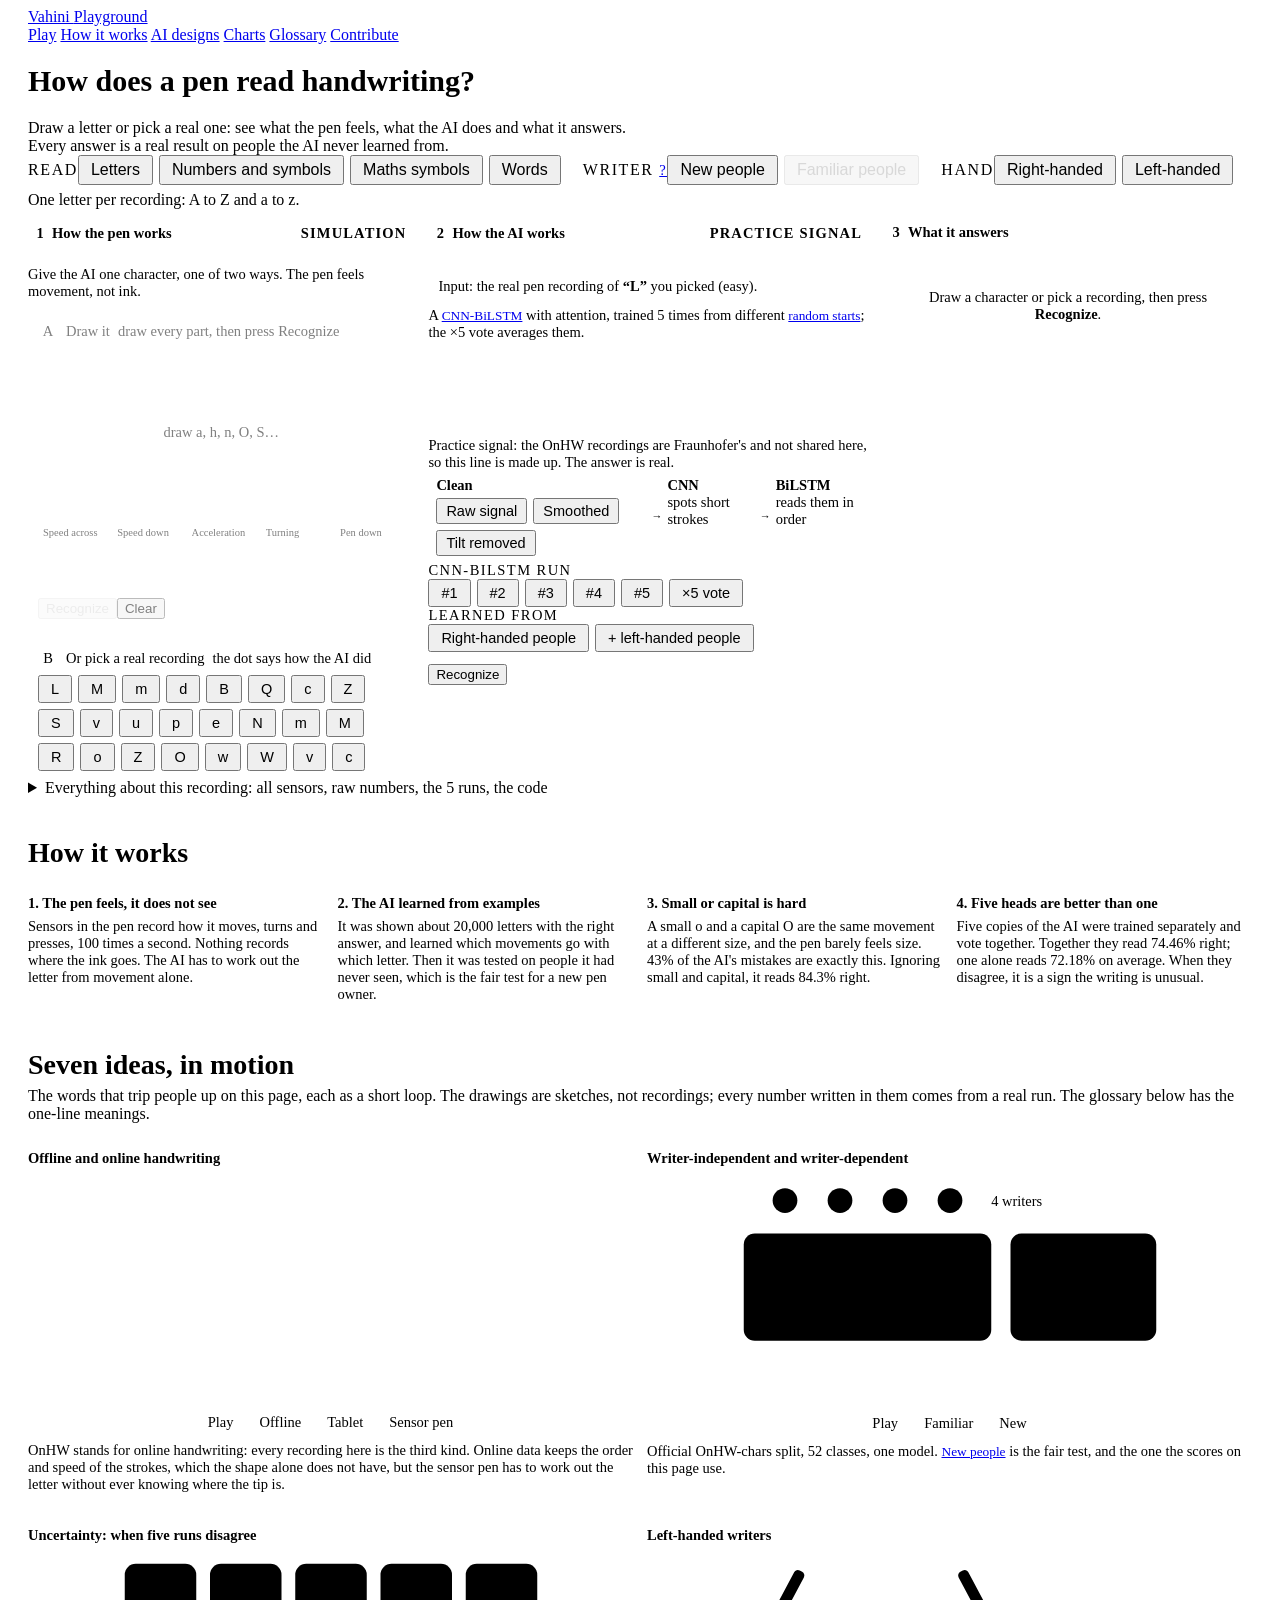
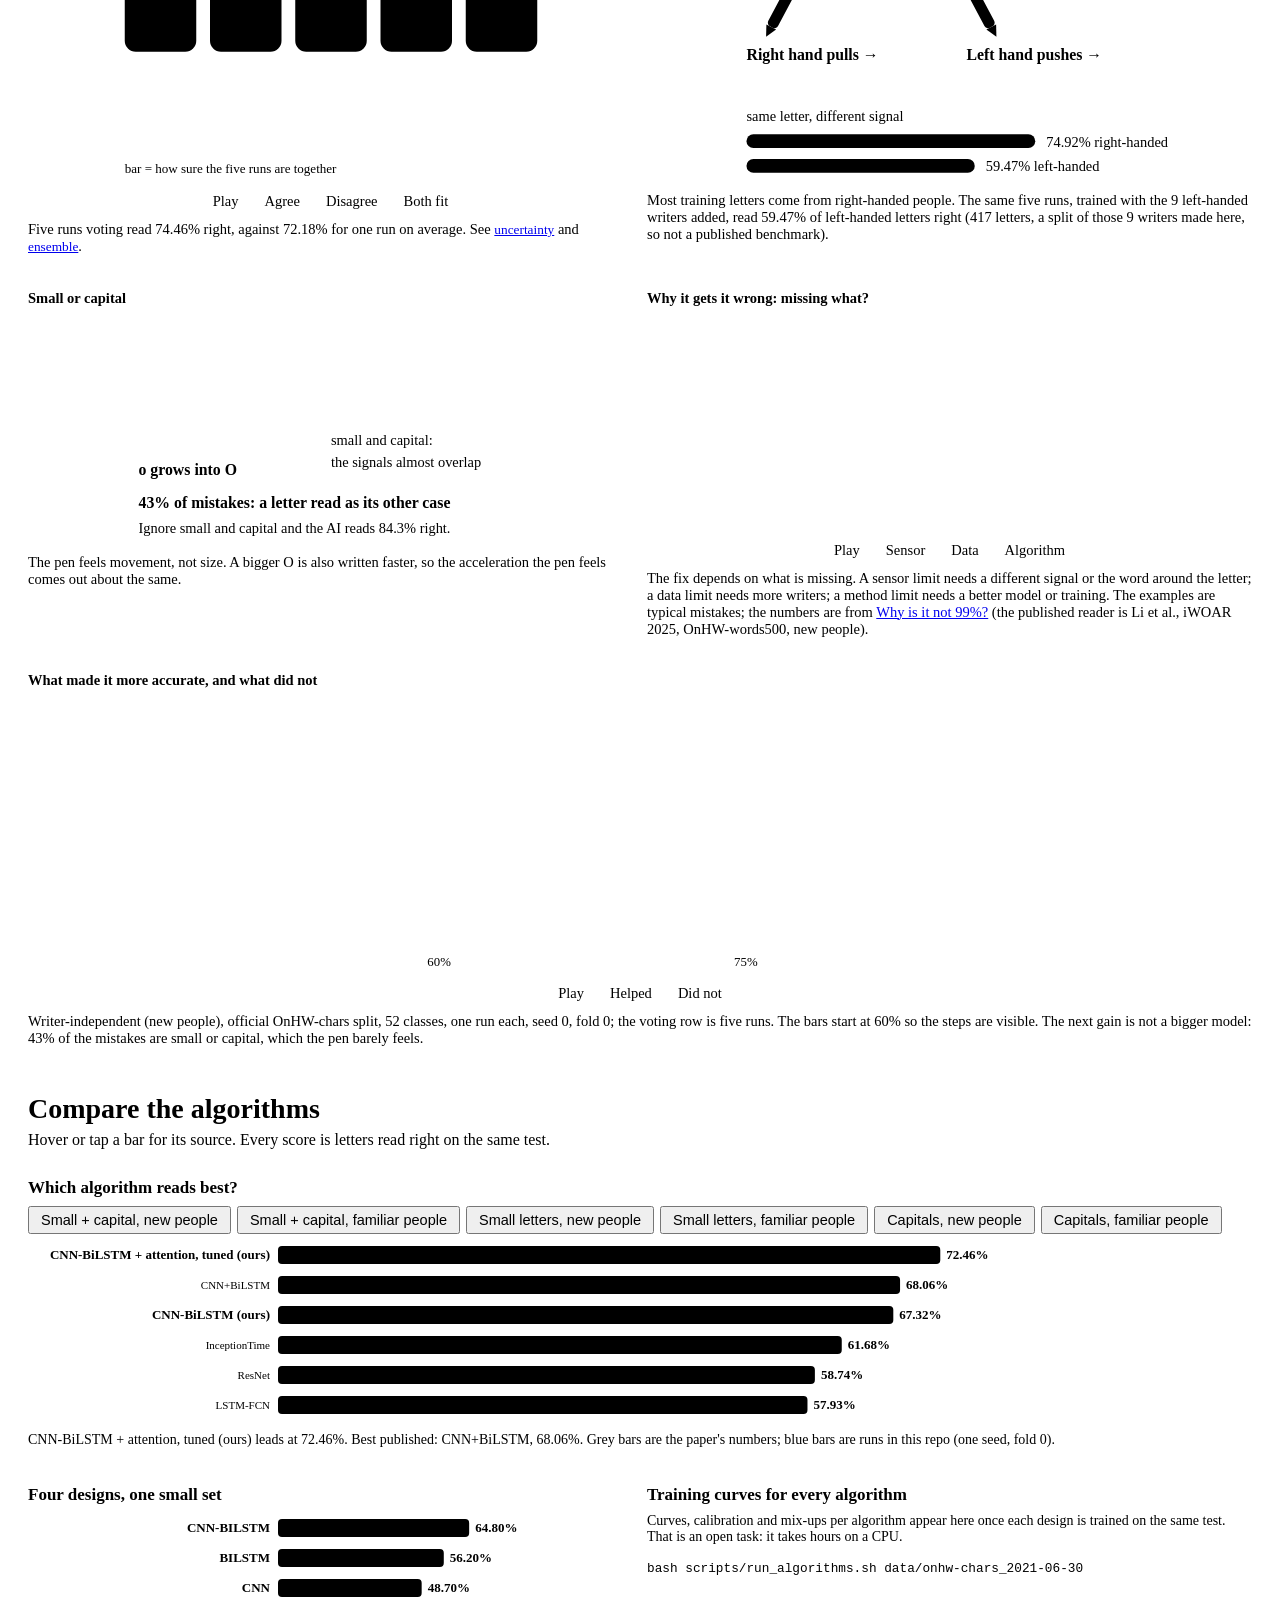
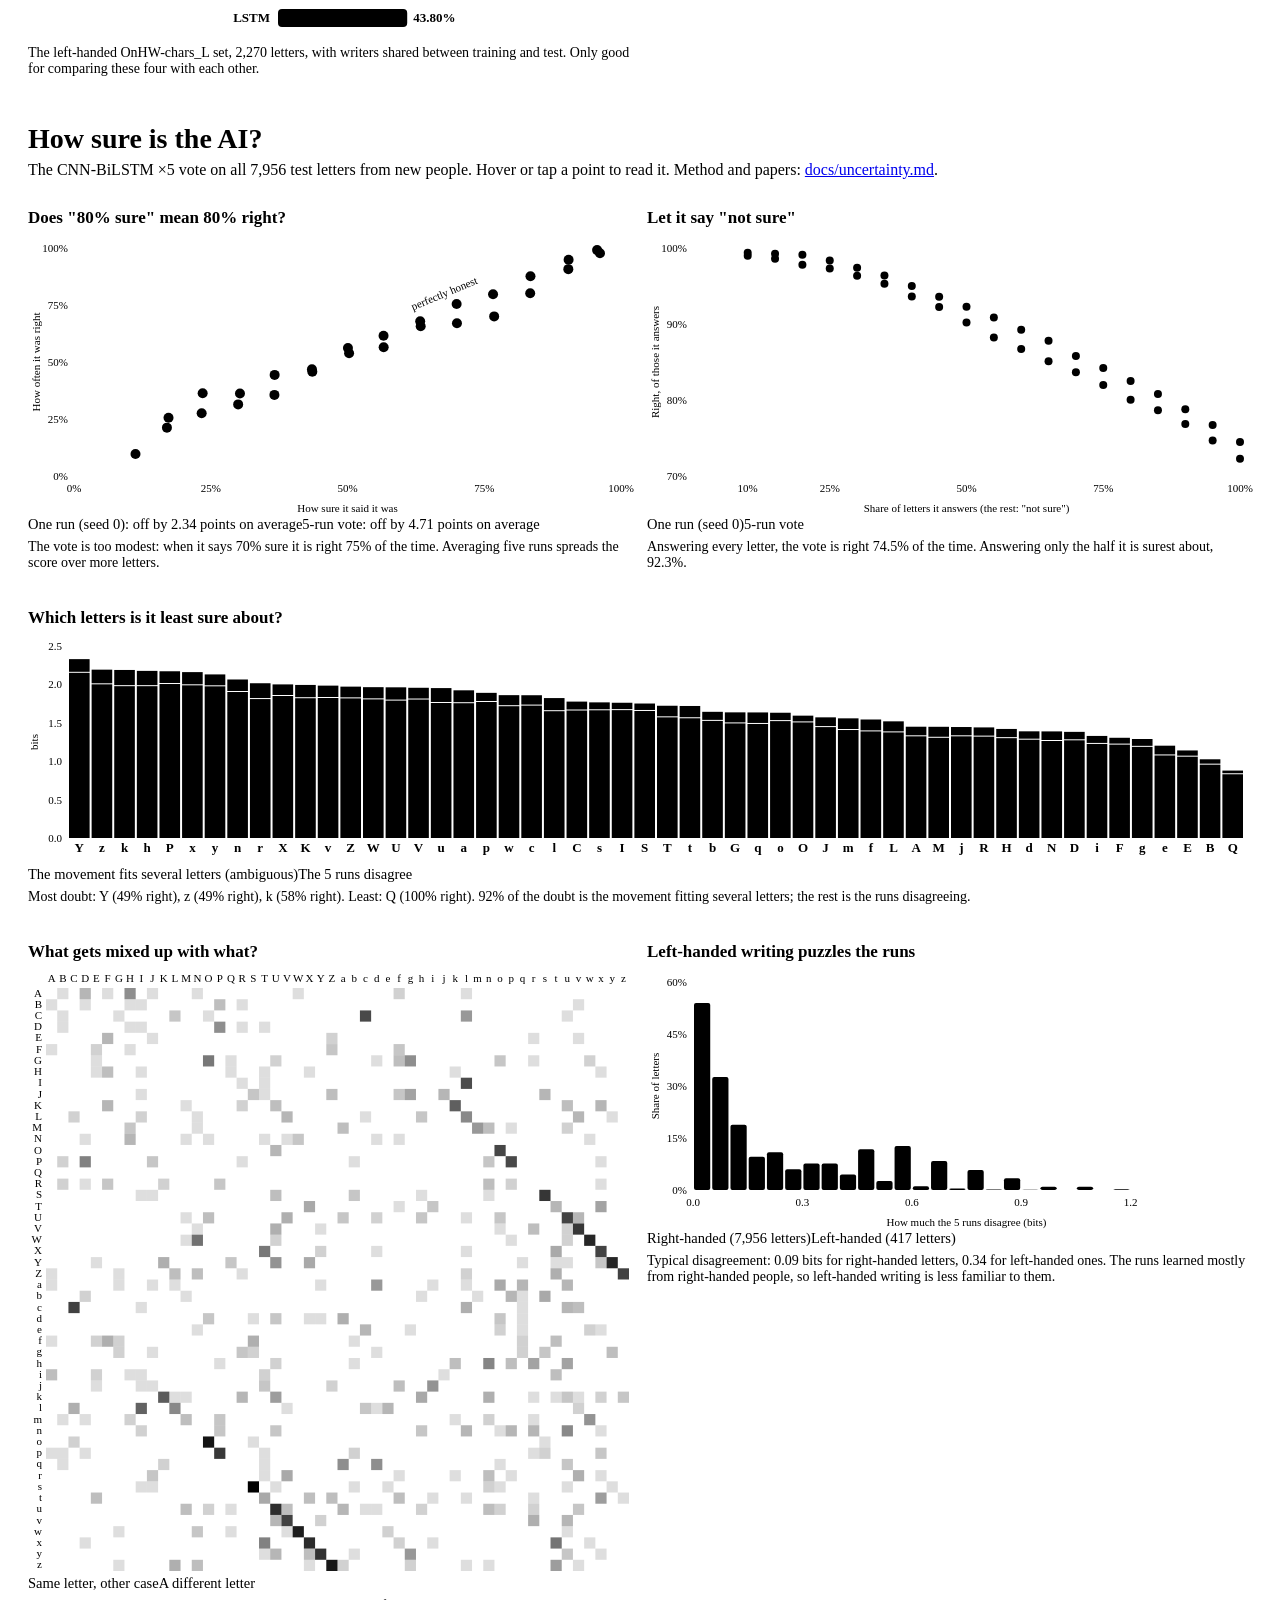
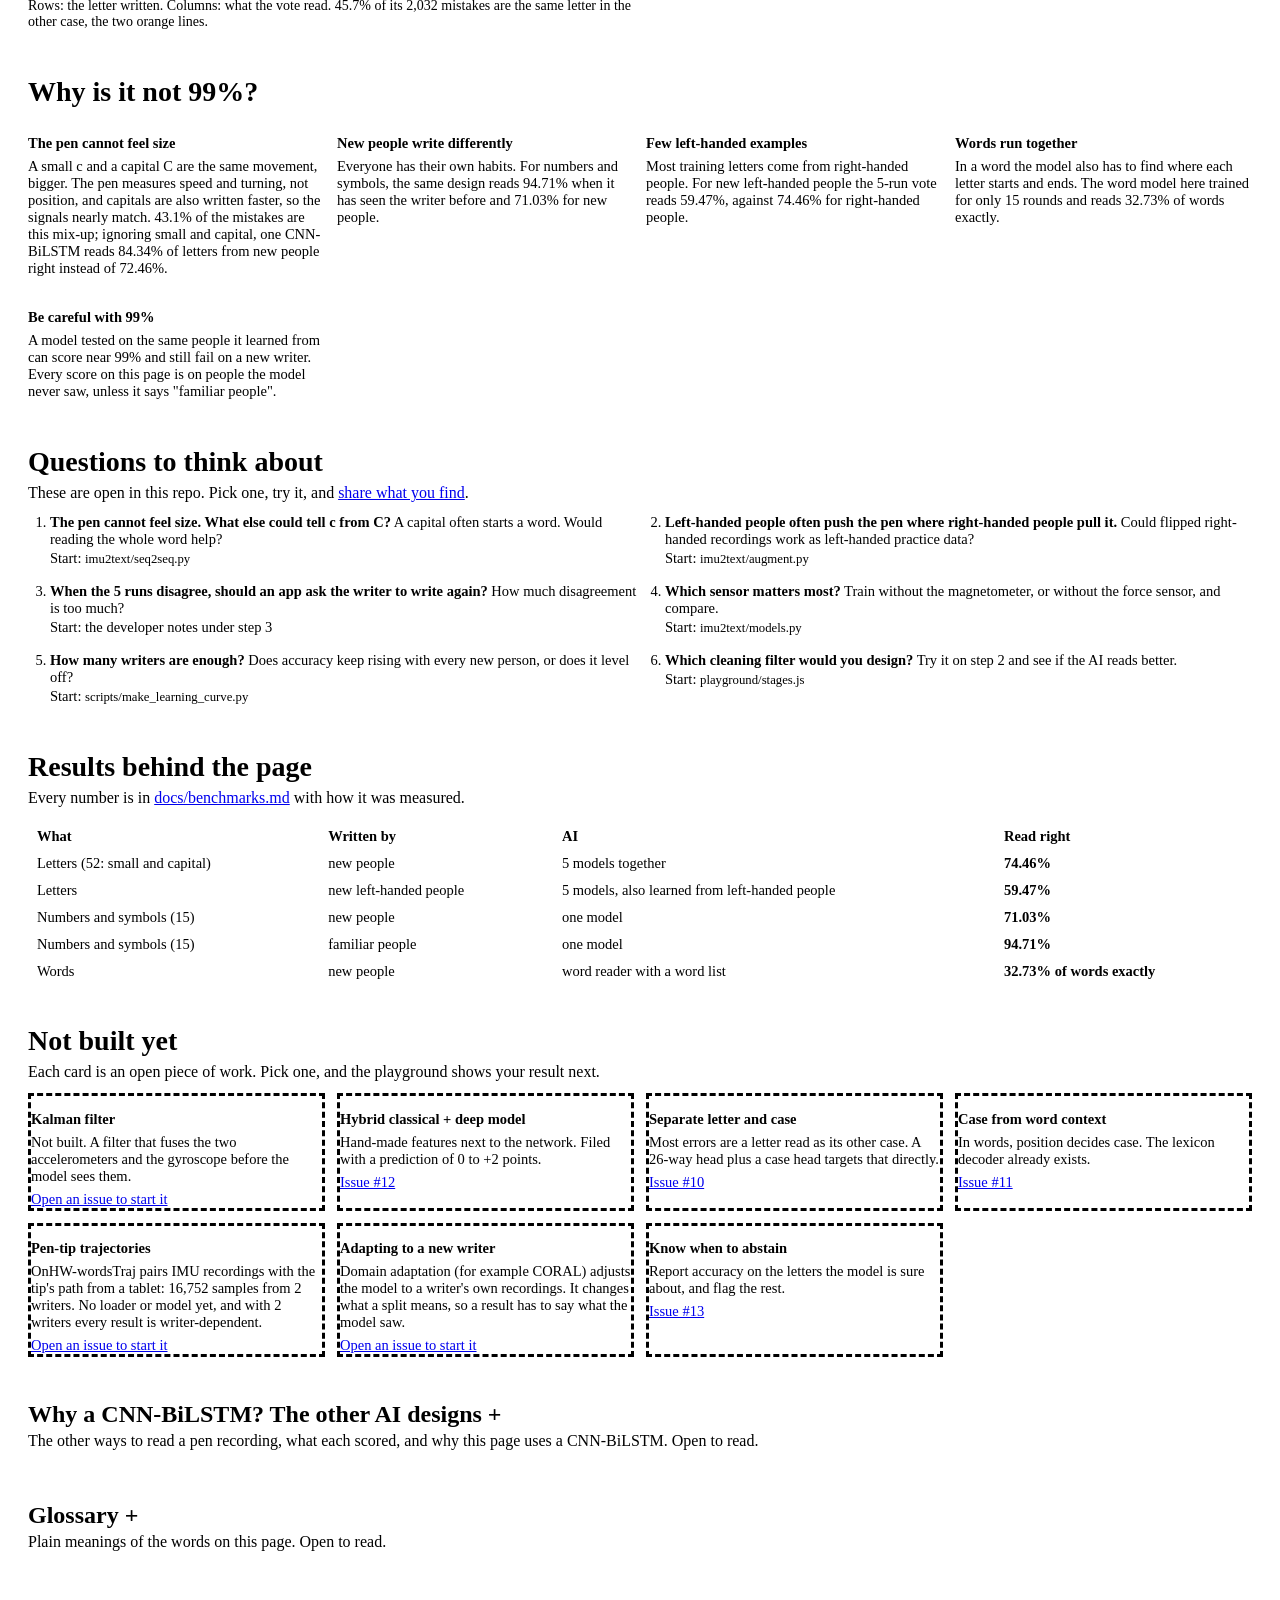
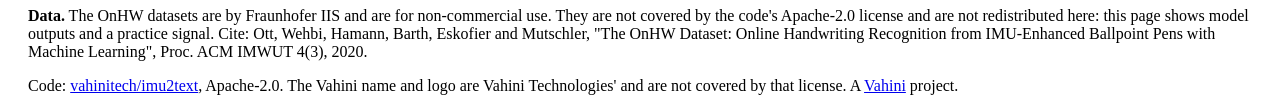
==== commit df9480c9: "feat(playground): seven ideas, in motion Looping SVG sketches between "How it works" and the algorit" ====
--- a/playground/index.html
+++ b/playground/index.html
@@ -233,6 +233,282 @@
     </div>
   </section>
 
+
+  <section id="explain" class="wrap section" aria-labelledby="explain-h">
+    <h2 id="explain-h">Seven ideas, in motion</h2>
+    <p class="hint">The words that trip people up on this page, each as a short
+      loop. The drawings are sketches, not recordings; every number written in them
+      comes from a real run. The glossary below has the one-line meanings.</p>
+    <div class="explain-grid">
+
+      <figure class="v-card explain" aria-labelledby="ex-on-h">
+        <h3 id="ex-on-h">Offline and online handwriting</h3>
+        <svg class="ex ex--3" viewBox="0 0 360 190" role="img"
+          aria-label="The word cat three ways. Offline: a scan of finished ink becomes a grid of pixels, with no order or timing. Online on a tablet: the pen tip is recorded as x, y points in writing order. Online with a sensor pen, as on this page: the pen records its own movement over time, not where the ink is.">
+          <line x1="14" y1="96" x2="160" y2="96" class="ex-line"/>
+          <g class="ex-scene s1">
+            <path d="M44 64 C38 58 24 60 24 74 C24 88 38 90 44 82" class="ex-ink  d02"/><path d="M76 64 C70 58 56 60 56 74 C56 88 72 88 76 78 M76 60 L76 88" class="ex-ink  d10"/><path d="M96 50 L96 84 C96 90 102 92 108 86 M88 64 L106 64" class="ex-ink  d20"/>
+            <rect x="10" y="40" width="152" height="6" class="ex-scan"/>
+            <text x="200" y="20" class="label-strong">a photo: pixels</text>
+            <rect x="200" y="30" width="9.5" height="9.5" rx="1.5" class="ex-px"/><rect x="210.5" y="30" width="9.5" height="9.5" rx="1.5" class="ex-px"/><rect x="221" y="30" width="9.5" height="9.5" rx="1.5" class="ex-px"/><rect x="231.5" y="30" width="9.5" height="9.5" rx="1.5" class="ex-px"/><rect x="242" y="30" width="9.5" height="9.5" rx="1.5" class="ex-px"/><rect x="252.5" y="30" width="9.5" height="9.5" rx="1.5" class="ex-px"/><rect x="263" y="30" width="9.5" height="9.5" rx="1.5" class="ex-px"/><rect x="273.5" y="30" width="9.5" height="9.5" rx="1.5" class="ex-px"/><rect x="284" y="30" width="9.5" height="9.5" rx="1.5" class="ex-px"/><rect x="294.5" y="30" width="9.5" height="9.5" rx="1.5" class="ex-px"/><rect x="305" y="30" width="9.5" height="9.5" rx="1.5" class="ex-px"/><rect x="315.5" y="30" width="9.5" height="9.5" rx="1.5" class="ex-px"/><rect x="326" y="30" width="9.5" height="9.5" rx="1.5" class="ex-px ex-px--on"/><rect x="336.5" y="30" width="9.5" height="9.5" rx="1.5" class="ex-px"/><rect x="200" y="40.5" width="9.5" height="9.5" rx="1.5" class="ex-px"/><rect x="210.5" y="40.5" width="9.5" height="9.5" rx="1.5" class="ex-px"/><rect x="221" y="40.5" width="9.5" height="9.5" rx="1.5" class="ex-px"/><rect x="231.5" y="40.5" width="9.5" height="9.5" rx="1.5" class="ex-px"/><rect x="242" y="40.5" width="9.5" height="9.5" rx="1.5" class="ex-px"/><rect x="252.5" y="40.5" width="9.5" height="9.5" rx="1.5" class="ex-px"/><rect x="263" y="40.5" width="9.5" height="9.5" rx="1.5" class="ex-px"/><rect x="273.5" y="40.5" width="9.5" height="9.5" rx="1.5" class="ex-px"/><rect x="284" y="40.5" width="9.5" height="9.5" rx="1.5" class="ex-px"/><rect x="294.5" y="40.5" width="9.5" height="9.5" rx="1.5" class="ex-px"/><rect x="305" y="40.5" width="9.5" height="9.5" rx="1.5" class="ex-px"/><rect x="315.5" y="40.5" width="9.5" height="9.5" rx="1.5" class="ex-px"/><rect x="326" y="40.5" width="9.5" height="9.5" rx="1.5" class="ex-px ex-px--on"/><rect x="336.5" y="40.5" width="9.5" height="9.5" rx="1.5" class="ex-px"/><rect x="200" y="51" width="9.5" height="9.5" rx="1.5" class="ex-px"/><rect x="210.5" y="51" width="9.5" height="9.5" rx="1.5" class="ex-px ex-px--on"/><rect x="221" y="51" width="9.5" height="9.5" rx="1.5" class="ex-px ex-px--on"/><rect x="231.5" y="51" width="9.5" height="9.5" rx="1.5" class="ex-px"/><rect x="242" y="51" width="9.5" height="9.5" rx="1.5" class="ex-px"/><rect x="252.5" y="51" width="9.5" height="9.5" rx="1.5" class="ex-px ex-px--on"/><rect x="263" y="51" width="9.5" height="9.5" rx="1.5" class="ex-px ex-px--on"/><rect x="273.5" y="51" width="9.5" height="9.5" rx="1.5" class="ex-px"/><rect x="284" y="51" width="9.5" height="9.5" rx="1.5" class="ex-px"/><rect x="294.5" y="51" width="9.5" height="9.5" rx="1.5" class="ex-px"/><rect x="305" y="51" width="9.5" height="9.5" rx="1.5" class="ex-px"/><rect x="315.5" y="51" width="9.5" height="9.5" rx="1.5" class="ex-px ex-px--on"/><rect x="326" y="51" width="9.5" height="9.5" rx="1.5" class="ex-px ex-px--on"/><rect x="336.5" y="51" width="9.5" height="9.5" rx="1.5" class="ex-px ex-px--on"/><rect x="200" y="61.5" width="9.5" height="9.5" rx="1.5" class="ex-px ex-px--on"/><rect x="210.5" y="61.5" width="9.5" height="9.5" rx="1.5" class="ex-px"/><rect x="221" y="61.5" width="9.5" height="9.5" rx="1.5" class="ex-px"/><rect x="231.5" y="61.5" width="9.5" height="9.5" rx="1.5" class="ex-px"/><rect x="242" y="61.5" width="9.5" height="9.5" rx="1.5" class="ex-px"/><rect x="252.5" y="61.5" width="9.5" height="9.5" rx="1.5" class="ex-px"/><rect x="263" y="61.5" width="9.5" height="9.5" rx="1.5" class="ex-px"/><rect x="273.5" y="61.5" width="9.5" height="9.5" rx="1.5" class="ex-px ex-px--on"/><rect x="284" y="61.5" width="9.5" height="9.5" rx="1.5" class="ex-px"/><rect x="294.5" y="61.5" width="9.5" height="9.5" rx="1.5" class="ex-px"/><rect x="305" y="61.5" width="9.5" height="9.5" rx="1.5" class="ex-px"/><rect x="315.5" y="61.5" width="9.5" height="9.5" rx="1.5" class="ex-px"/><rect x="326" y="61.5" width="9.5" height="9.5" rx="1.5" class="ex-px ex-px--on"/><rect x="336.5" y="61.5" width="9.5" height="9.5" rx="1.5" class="ex-px"/><rect x="200" y="72" width="9.5" height="9.5" rx="1.5" class="ex-px ex-px--on"/><rect x="210.5" y="72" width="9.5" height="9.5" rx="1.5" class="ex-px"/><rect x="221" y="72" width="9.5" height="9.5" rx="1.5" class="ex-px"/><rect x="231.5" y="72" width="9.5" height="9.5" rx="1.5" class="ex-px"/><rect x="242" y="72" width="9.5" height="9.5" rx="1.5" class="ex-px"/><rect x="252.5" y="72" width="9.5" height="9.5" rx="1.5" class="ex-px"/><rect x="263" y="72" width="9.5" height="9.5" rx="1.5" class="ex-px ex-px--on"/><rect x="273.5" y="72" width="9.5" height="9.5" rx="1.5" class="ex-px ex-px--on"/><rect x="284" y="72" width="9.5" height="9.5" rx="1.5" class="ex-px"/><rect x="294.5" y="72" width="9.5" height="9.5" rx="1.5" class="ex-px"/><rect x="305" y="72" width="9.5" height="9.5" rx="1.5" class="ex-px"/><rect x="315.5" y="72" width="9.5" height="9.5" rx="1.5" class="ex-px"/><rect x="326" y="72" width="9.5" height="9.5" rx="1.5" class="ex-px ex-px--on"/><rect x="336.5" y="72" width="9.5" height="9.5" rx="1.5" class="ex-px"/><rect x="200" y="82.5" width="9.5" height="9.5" rx="1.5" class="ex-px ex-px--on"/><rect x="210.5" y="82.5" width="9.5" height="9.5" rx="1.5" class="ex-px"/><rect x="221" y="82.5" width="9.5" height="9.5" rx="1.5" class="ex-px"/><rect x="231.5" y="82.5" width="9.5" height="9.5" rx="1.5" class="ex-px"/><rect x="242" y="82.5" width="9.5" height="9.5" rx="1.5" class="ex-px"/><rect x="252.5" y="82.5" width="9.5" height="9.5" rx="1.5" class="ex-px ex-px--on"/><rect x="263" y="82.5" width="9.5" height="9.5" rx="1.5" class="ex-px"/><rect x="273.5" y="82.5" width="9.5" height="9.5" rx="1.5" class="ex-px ex-px--on"/><rect x="284" y="82.5" width="9.5" height="9.5" rx="1.5" class="ex-px"/><rect x="294.5" y="82.5" width="9.5" height="9.5" rx="1.5" class="ex-px"/><rect x="305" y="82.5" width="9.5" height="9.5" rx="1.5" class="ex-px"/><rect x="315.5" y="82.5" width="9.5" height="9.5" rx="1.5" class="ex-px"/><rect x="326" y="82.5" width="9.5" height="9.5" rx="1.5" class="ex-px ex-px--on"/><rect x="336.5" y="82.5" width="9.5" height="9.5" rx="1.5" class="ex-px"/><rect x="200" y="93" width="9.5" height="9.5" rx="1.5" class="ex-px"/><rect x="210.5" y="93" width="9.5" height="9.5" rx="1.5" class="ex-px ex-px--on"/><rect x="221" y="93" width="9.5" height="9.5" rx="1.5" class="ex-px ex-px--on"/><rect x="231.5" y="93" width="9.5" height="9.5" rx="1.5" class="ex-px"/><rect x="242" y="93" width="9.5" height="9.5" rx="1.5" class="ex-px"/><rect x="252.5" y="93" width="9.5" height="9.5" rx="1.5" class="ex-px"/><rect x="263" y="93" width="9.5" height="9.5" rx="1.5" class="ex-px ex-px--on"/><rect x="273.5" y="93" width="9.5" height="9.5" rx="1.5" class="ex-px ex-px--on"/><rect x="284" y="93" width="9.5" height="9.5" rx="1.5" class="ex-px"/><rect x="294.5" y="93" width="9.5" height="9.5" rx="1.5" class="ex-px"/><rect x="305" y="93" width="9.5" height="9.5" rx="1.5" class="ex-px"/><rect x="315.5" y="93" width="9.5" height="9.5" rx="1.5" class="ex-px"/><rect x="326" y="93" width="9.5" height="9.5" rx="1.5" class="ex-px"/><rect x="336.5" y="93" width="9.5" height="9.5" rx="1.5" class="ex-px ex-px--on"/>
+            <text x="10" y="138" class="label-strong">Offline: a scan or photo of finished ink</text>
+            <text x="10" y="156">The shape only. Which stroke came first is lost.</text>
+            <text x="10" y="174">Examples: a scanned exam, a cheque, a photo of a note.</text>
+          </g>
+          <g class="ex-scene s2">
+            <path d="M44 64 C38 58 24 60 24 74 C24 88 38 90 44 82" class="ex-ink draw d02"/><path d="M76 64 C70 58 56 60 56 74 C56 88 72 88 76 78 M76 60 L76 88" class="ex-ink draw d10"/><path d="M96 50 L96 84 C96 90 102 92 108 86 M88 64 L106 64" class="ex-ink draw d20"/>
+            <g class="pop d02"><circle cx="44" cy="64" r="3" class="ex-dot"/><text x="44" y="56">1</text></g>
+            <g class="pop d10"><circle cx="76" cy="64" r="3" class="ex-dot"/><text x="80" y="58">2</text></g>
+            <g class="pop d20"><circle cx="96" cy="50" r="3" class="ex-dot"/><text x="100" y="48">3</text></g>
+            <text x="200" y="20" class="label-strong">points in order</text>
+            <text x="200" y="42" class="pop d02 ex-mono">x 44  y 64  t 0.00 s</text>
+            <text x="200" y="60" class="pop d06 ex-mono">x 30  y 60  t 0.05 s</text>
+            <text x="200" y="78" class="pop d10 ex-mono">x 76  y 64  t 0.42 s</text>
+            <text x="200" y="96" class="pop d20 ex-mono">x 96  y 50  t 0.90 s</text>
+            <text x="10" y="138" class="label-strong">Online: the pen tip, point by point</text>
+            <text x="10" y="156">Where the tip is, in writing order, with time.</text>
+            <text x="10" y="174">Examples: a stylus on a tablet or phone screen.</text>
+          </g>
+          <g class="ex-scene s3">
+            <path d="M44 64 C38 58 24 60 24 74 C24 88 38 90 44 82" class="ex-ink draw d02"/><path d="M76 64 C70 58 56 60 56 74 C56 88 72 88 76 78 M76 60 L76 88" class="ex-ink draw d10"/><path d="M96 50 L96 84 C96 90 102 92 108 86 M88 64 L106 64" class="ex-ink draw d20"/>
+            <g class="ex-pen ex-pen--word"><rect x="-4" y="-46" width="8" height="46" rx="3"/><path d="M-4 0 L0 8 L4 0 Z"/></g>
+            <text x="200" y="20" class="label-strong">movement over time</text>
+            <polyline points="200,40 214,32 228,50 242,30 256,48 270,36 284,52 298,34 312,46 326,38 344,42" class="ex-sig draw"/>
+            <polyline points="200,72 214,80 228,62 242,82 256,66 270,84 284,64 298,78 312,70 326,80 344,74" class="ex-sig ex-sig--alt draw d06"/>
+            <text x="200" y="104">13 sensor signals, 100 a second</text>
+            <text x="10" y="138" class="label-strong">Online, with a sensor pen: this page</text>
+            <text x="10" y="156">Ink on real paper; the pen feels how it moves.</text>
+            <text x="10" y="174">No camera, no tablet, and no x, y position.</text>
+          </g>
+        </svg>
+        <div class="ex-steps" role="radiogroup" aria-label="Scene">
+          <input type="radio" name="ex-on" id="ex-on-play" value="play" checked><label for="ex-on-play">Play</label>
+          <input type="radio" name="ex-on" id="ex-on-1" value="1"><label for="ex-on-1">Offline</label>
+          <input type="radio" name="ex-on" id="ex-on-2" value="2"><label for="ex-on-2">Tablet</label>
+          <input type="radio" name="ex-on" id="ex-on-3" value="3"><label for="ex-on-3">Sensor pen</label>
+        </div>
+        <figcaption class="hint">OnHW stands for online handwriting: every recording here
+          is the third kind. Online data keeps the order and speed of the strokes, which
+          the shape alone does not have, but the sensor pen has to work out the letter
+          without ever knowing where the tip is.</figcaption>
+      </figure>
+
+      <figure class="v-card explain" aria-labelledby="ex-people-h">
+        <h3 id="ex-people-h">Writer-independent and writer-dependent</h3>
+        <svg class="ex ex--2" viewBox="0 0 320 170" role="img"
+          aria-label="Four writers send their letters to training and test. Writer-dependent, or familiar people: every writer has letters on both sides. Writer-independent, or new people: one writer is kept out of training and only tested.">
+          <g class="ex-people">
+            <circle cx="40" cy="20" r="9" class="w1"/><circle cx="80" cy="20" r="9" class="w2"/>
+            <circle cx="120" cy="20" r="9" class="w3"/><circle cx="160" cy="20" r="9" class="w4"/>
+            <text x="190" y="24">4 writers</text>
+          </g>
+          <rect x="10" y="44" width="180" height="78" rx="8" class="ex-box"/>
+          <text x="18" y="60" class="label-strong">Training</text>
+          <rect x="204" y="44" width="106" height="78" rx="8" class="ex-box"/>
+          <text x="212" y="60" class="label-strong">Test</text>
+          <g class="ex-scene s1">
+            <g class="pop d02"><circle cx="30" cy="80" r="6" class="w1"/><circle cx="46" cy="80" r="6" class="w1"/><circle cx="62" cy="80" r="6" class="w1"/></g>
+            <g class="pop d05"><circle cx="30" cy="102" r="6" class="w2"/><circle cx="46" cy="102" r="6" class="w2"/><circle cx="62" cy="102" r="6" class="w2"/></g>
+            <g class="pop d08"><circle cx="100" cy="80" r="6" class="w3"/><circle cx="116" cy="80" r="6" class="w3"/><circle cx="132" cy="80" r="6" class="w3"/></g>
+            <g class="pop d11"><circle cx="100" cy="102" r="6" class="w4"/><circle cx="116" cy="102" r="6" class="w4"/><circle cx="132" cy="102" r="6" class="w4"/></g>
+            <g class="pop d15"><circle cx="224" cy="80" r="6" class="w1"/><circle cx="240" cy="80" r="6" class="w2"/><circle cx="256" cy="80" r="6" class="w3"/><circle cx="272" cy="80" r="6" class="w4"/></g>
+            <text x="10" y="142" class="label-strong">Writer-dependent ("familiar people")</text>
+            <text x="10" y="160">Everyone is on both sides. 80.07% right.</text>
+          </g>
+          <g class="ex-scene s2">
+            <g class="pop d02"><circle cx="30" cy="80" r="6" class="w1"/><circle cx="46" cy="80" r="6" class="w1"/><circle cx="62" cy="80" r="6" class="w1"/><circle cx="78" cy="80" r="6" class="w1"/></g>
+            <g class="pop d05"><circle cx="30" cy="102" r="6" class="w2"/><circle cx="46" cy="102" r="6" class="w2"/><circle cx="62" cy="102" r="6" class="w2"/><circle cx="78" cy="102" r="6" class="w2"/></g>
+            <g class="pop d08"><circle cx="110" cy="80" r="6" class="w3"/><circle cx="126" cy="80" r="6" class="w3"/><circle cx="142" cy="80" r="6" class="w3"/><circle cx="158" cy="80" r="6" class="w3"/></g>
+            <g class="pop d13"><circle cx="224" cy="80" r="6" class="w4"/><circle cx="240" cy="80" r="6" class="w4"/><circle cx="256" cy="80" r="6" class="w4"/><circle cx="272" cy="80" r="6" class="w4"/></g>
+            <text x="224" y="108" class="pop d16">never trained on</text>
+            <text x="10" y="142" class="label-strong">Writer-independent ("new people")</text>
+            <text x="10" y="160">The test writer is kept out, like a new pen owner. 72.46% right.</text>
+          </g>
+        </svg>
+        <div class="ex-steps" role="radiogroup" aria-label="Scene">
+          <input type="radio" name="ex-people" id="ex-people-play" value="play" checked><label for="ex-people-play">Play</label>
+          <input type="radio" name="ex-people" id="ex-people-1" value="1"><label for="ex-people-1">Familiar</label>
+          <input type="radio" name="ex-people" id="ex-people-2" value="2"><label for="ex-people-2">New</label>
+        </div>
+        <figcaption class="hint">Official OnHW-chars split, 52 classes, one model.
+          <a class="term" href="#term-new-people">New people</a> is the fair test, and
+          the one the scores on this page use.</figcaption>
+      </figure>
+
+      <figure class="v-card explain" aria-labelledby="ex-unsure-h">
+        <h3 id="ex-unsure-h">Uncertainty: when five runs disagree</h3>
+        <svg class="ex ex--3" viewBox="0 0 320 170" role="img"
+          aria-label="Five runs of the AI read the same letter. First all five say a, so the answer is sure. Then they give five different answers, which means the writing is unusual. Then each one hesitates between small o and capital O, which means the movement fits both.">
+          <g class="ex-runs">
+            <rect x="10" y="10" width="52" height="64" rx="8" class="ex-box"/><text x="20" y="26">run 1</text>
+            <rect x="72" y="10" width="52" height="64" rx="8" class="ex-box"/><text x="82" y="26">run 2</text>
+            <rect x="134" y="10" width="52" height="64" rx="8" class="ex-box"/><text x="144" y="26">run 3</text>
+            <rect x="196" y="10" width="52" height="64" rx="8" class="ex-box"/><text x="206" y="26">run 4</text>
+            <rect x="258" y="10" width="52" height="64" rx="8" class="ex-box"/><text x="268" y="26">run 5</text>
+          </g>
+          <g class="ex-scene s1">
+            <g class="ex-say"><text x="36" y="60" class="pop d02">a</text><text x="98" y="60" class="pop d04">a</text><text x="160" y="60" class="pop d06">a</text><text x="222" y="60" class="pop d08">a</text><text x="284" y="60" class="pop d10">a</text></g>
+            <rect x="10" y="88" width="300" height="12" rx="6" class="ex-track"/>
+            <rect x="10" y="88" width="285" height="12" rx="6" class="ex-bar grow d12"/>
+            <text x="10" y="120" class="label-strong">They agree: "a"</text>
+            <text x="10" y="140">Trust the answer.</text>
+          </g>
+          <g class="ex-scene s2">
+            <g class="ex-say"><text x="36" y="60" class="pop d02">a</text><text x="98" y="60" class="pop d04">d</text><text x="160" y="60" class="pop d06">q</text><text x="222" y="60" class="pop d08">a</text><text x="284" y="60" class="pop d10">o</text></g>
+            <rect x="10" y="88" width="300" height="12" rx="6" class="ex-track"/>
+            <rect x="10" y="88" width="105" height="12" rx="6" class="ex-bar ex-bar--warn grow d12"/>
+            <text x="10" y="120" class="label-strong">They disagree: the writing is unusual</text>
+            <text x="10" y="140">Unlike the letters they learned from. Ask the writer.</text>
+          </g>
+          <g class="ex-scene s3">
+            <g class="ex-say ex-say--small"><text x="22" y="60" class="pop d02">o|O</text><text x="84" y="60" class="pop d04">o|O</text><text x="146" y="60" class="pop d06">o|O</text><text x="208" y="60" class="pop d08">o|O</text><text x="270" y="60" class="pop d10">o|O</text></g>
+            <rect x="10" y="88" width="300" height="12" rx="6" class="ex-track"/>
+            <rect x="10" y="88" width="150" height="12" rx="6" class="ex-bar grow d12"/>
+            <rect x="160" y="88" width="140" height="12" rx="6" class="ex-bar ex-bar--alt grow d14"/>
+            <text x="10" y="120" class="label-strong">All hesitate between o and O</text>
+            <text x="10" y="140">The movement fits both. Asking again will not help.</text>
+          </g>
+          <text x="10" y="162" class="ex-foot">bar = how sure the five runs are together</text>
+        </svg>
+        <div class="ex-steps" role="radiogroup" aria-label="Scene">
+          <input type="radio" name="ex-unsure" id="ex-unsure-play" value="play" checked><label for="ex-unsure-play">Play</label>
+          <input type="radio" name="ex-unsure" id="ex-unsure-1" value="1"><label for="ex-unsure-1">Agree</label>
+          <input type="radio" name="ex-unsure" id="ex-unsure-2" value="2"><label for="ex-unsure-2">Disagree</label>
+          <input type="radio" name="ex-unsure" id="ex-unsure-3" value="3"><label for="ex-unsure-3">Both fit</label>
+        </div>
+        <figcaption class="hint">Five runs voting read 74.46% right, against 72.18% for one
+          run on average. See <a class="term" href="#term-uncertainty">uncertainty</a> and
+          <a class="term" href="#term-ensemble">ensemble</a>.</figcaption>
+      </figure>
+
+      <figure class="v-card explain" aria-labelledby="ex-left-h">
+        <h3 id="ex-left-h">Left-handed writers</h3>
+        <svg class="ex" viewBox="0 0 320 170" role="img"
+          aria-label="A right hand pulls the pen along the line; a left hand pushes it. The same letter makes a different signal. The AI, trained mostly on right-handed people, reads 74.92% right for them and 59.47% for left-handed people.">
+          <line x1="12" y1="58" x2="148" y2="58" class="ex-line"/>
+          <path d="M30 56 q12 -34 24 0 q12 -34 24 0 q12 -34 24 0" class="ex-ink draw"/>
+          <g class="ex-pen ex-pen--right"><rect x="-4" y="-46" width="8" height="46" rx="3"/><path d="M-4 0 L0 8 L4 0 Z"/></g>
+          <text x="12" y="80" class="label-strong">Right hand pulls →</text>
+          <line x1="172" y1="58" x2="308" y2="58" class="ex-line"/>
+          <path d="M190 56 q12 -34 24 0 q12 -34 24 0 q12 -34 24 0" class="ex-ink draw"/>
+          <g class="ex-pen ex-pen--left"><rect x="-4" y="-46" width="8" height="46" rx="3"/><path d="M-4 0 L0 8 L4 0 Z"/></g>
+          <text x="172" y="80" class="label-strong">Left hand pushes →</text>
+          <polyline points="12,104 30,98 48,110 66,96 84,108 102,99 120,106 148,102" class="ex-sig draw"/>
+          <polyline points="172,102 190,110 208,96 226,108 244,94 262,111 280,98 308,104" class="ex-sig ex-sig--alt draw"/>
+          <text x="12" y="124">same letter, different signal</text>
+          <rect x="12" y="134" width="210" height="10" rx="5" class="ex-bar grow d24"/>
+          <text x="230" y="143">74.92% right-handed</text>
+          <rect x="12" y="152" width="166" height="10" rx="5" class="ex-bar ex-bar--warn grow d28"/>
+          <text x="186" y="161">59.47% left-handed</text>
+        </svg>
+        <figcaption class="hint">Most training letters come from right-handed people.
+          The same five runs, trained with the 9 left-handed writers added, read
+          59.47% of left-handed letters right (417 letters, a split of those 9
+          writers made here, so not a published benchmark).</figcaption>
+      </figure>
+
+      <figure class="v-card explain" aria-labelledby="ex-case-h">
+        <h3 id="ex-case-h">Small or capital</h3>
+        <svg class="ex" viewBox="0 0 320 170" role="img"
+          aria-label="A small o grows into a capital O. The pen makes the same movement, only bigger, and the two signals almost overlap, so the AI often cannot tell them apart.">
+          <circle cx="70" cy="58" r="40" class="ex-ink ex-grow"/>
+          <text x="20" y="118" class="label-strong">o grows into O</text>
+          <polyline points="160,60 175,40 190,72 205,38 220,74 235,42 250,70 265,46 300,58" class="ex-sig draw"/>
+          <polyline points="160,62 175,43 190,70 205,41 220,71 235,45 250,68 265,48 300,60" class="ex-sig ex-sig--alt draw d06"/>
+          <text x="160" y="96">small and capital:</text>
+          <text x="160" y="112">the signals almost overlap</text>
+          <text x="20" y="142" class="label-strong">43% of mistakes: a letter read as its other case</text>
+          <text x="20" y="160">Ignore small and capital and the AI reads 84.3% right.</text>
+        </svg>
+        <figcaption class="hint">The pen feels movement, not size. A bigger O is also
+          written faster, so the acceleration the pen feels comes out about the same.</figcaption>
+      </figure>
+
+      <figure class="v-card explain" aria-labelledby="ex-why-h">
+        <h3 id="ex-why-h">Why it gets it wrong: missing what?</h3>
+        <svg class="ex ex--3" viewBox="0 0 360 180" role="img"
+          aria-label="Three kinds of mistake. A small c read as a capital C: the sensor is missing position, so it cannot feel size. A left-handed writer misread: the data is missing, only 9 left-handed writers. A word misread: the algorithm is missing, the word reader is small and short-trained.">
+          <g class="ex-scene s1">
+            <rect x="10" y="8" width="108" height="24" rx="12" class="ex-chip ex-chip--on"/><text x="64" y="24" class="ex-chip__t ex-chip__t--on">Sensor</text><rect x="126" y="8" width="108" height="24" rx="12" class="ex-chip"/><text x="180" y="24" class="ex-chip__t">Data</text><rect x="242" y="8" width="108" height="24" rx="12" class="ex-chip"/><text x="296" y="24" class="ex-chip__t">Algorithm</text>
+            <text x="10" y="54">written</text><text x="10" y="84" class="ex-big pop d02">c</text>
+            <text x="150" y="70" class="ex-arrow pop d06">→</text>
+            <text x="190" y="54">the AI read</text><text x="190" y="84" class="ex-big ex-big--wrong pop d10">C</text>
+            <text x="10" y="114" class="label-strong pop d14">Missing: position. The sensor cannot feel size.</text>
+            <text x="10" y="134" class="pop d16">The pen feels movement, not where the tip is, so c and C</text>
+            <text x="10" y="152" class="pop d20">look alike. More data or a bigger AI cannot add what the</text>
+            <text x="10" y="170" class="pop d24">pen never measured. 43.1% of letter mistakes are this.</text>
+          </g>
+          <g class="ex-scene s2">
+            <rect x="10" y="8" width="108" height="24" rx="12" class="ex-chip"/><text x="64" y="24" class="ex-chip__t">Sensor</text><rect x="126" y="8" width="108" height="24" rx="12" class="ex-chip ex-chip--on"/><text x="180" y="24" class="ex-chip__t ex-chip__t--on">Data</text><rect x="242" y="8" width="108" height="24" rx="12" class="ex-chip"/><text x="296" y="24" class="ex-chip__t">Algorithm</text>
+            <text x="10" y="54">written</text><text x="10" y="84" class="ex-big pop d02">a</text>
+            <text x="150" y="70" class="ex-arrow pop d06">→</text>
+            <text x="190" y="54">the AI read</text><text x="190" y="84" class="ex-big ex-big--wrong pop d10">d</text>
+            <text x="10" y="114" class="label-strong pop d14">Missing: examples. Too few writers like this one.</text>
+            <text x="10" y="134" class="pop d16">Only 9 left-handed people are in the data, so the AI has</text>
+            <text x="10" y="152" class="pop d20">seen few hands like theirs: 59.47% right, against 74.46%</text>
+            <text x="10" y="170" class="pop d24">for right-handed people. More writers would help here.</text>
+          </g>
+          <g class="ex-scene s3">
+            <rect x="10" y="8" width="108" height="24" rx="12" class="ex-chip"/><text x="64" y="24" class="ex-chip__t">Sensor</text><rect x="126" y="8" width="108" height="24" rx="12" class="ex-chip"/><text x="180" y="24" class="ex-chip__t">Data</text><rect x="242" y="8" width="108" height="24" rx="12" class="ex-chip ex-chip--on"/><text x="296" y="24" class="ex-chip__t ex-chip__t--on">Algorithm</text>
+            <text x="10" y="54">written</text><text x="10" y="84" class="ex-big pop d02">ging</text>
+            <text x="150" y="70" class="ex-arrow pop d06">→</text>
+            <text x="190" y="54">the AI read</text><text x="190" y="84" class="ex-big ex-big--wrong pop d10">sing</text>
+            <text x="10" y="114" class="label-strong pop d14">Missing: method. The algorithm can do better.</text>
+            <text x="10" y="134" class="pop d16">The word reader is small and trained for 15 rounds; it</text>
+            <text x="10" y="152" class="pop d20">gets 8.9% of words exactly before the word list. A published</text>
+            <text x="10" y="170" class="pop d24">reader on the same words reaches 7.37% letter errors.</text>
+          </g>
+        </svg>
+        <div class="ex-steps" role="radiogroup" aria-label="Scene">
+          <input type="radio" name="ex-why" id="ex-why-play" value="play" checked><label for="ex-why-play">Play</label>
+          <input type="radio" name="ex-why" id="ex-why-1" value="1"><label for="ex-why-1">Sensor</label>
+          <input type="radio" name="ex-why" id="ex-why-2" value="2"><label for="ex-why-2">Data</label>
+          <input type="radio" name="ex-why" id="ex-why-3" value="3"><label for="ex-why-3">Algorithm</label>
+        </div>
+        <figcaption class="hint">The fix depends on what is missing. A sensor limit needs a
+          different signal or the word around the letter; a data limit needs more writers;
+          a method limit needs a better model or training. The examples are typical
+          mistakes; the numbers are from <a href="#why-not-more">Why is it not 99%?</a>
+          (the published reader is Li et al., iWOAR 2025, OnHW-words500, new people).</figcaption>
+      </figure>
+
+      <figure class="v-card explain explain--wide" aria-labelledby="ex-better-h">
+        <h3 id="ex-better-h">What made it more accurate, and what did not</h3>
+        <svg class="ex ex--2" viewBox="0 0 360 230" role="img"
+          aria-label="Steps that helped on new people: plain CNN-BiLSTM 69.2%, plus augmentation 70.0%, plus attention 70.9%, plus label smoothing and a learning-rate schedule 72.5%, five runs voting 74.46%. Steps that did not: a bigger model 69.6%, and a bigger model with every trick 70.4%, while it learned 99.2% of its training letters.">
+          <line x1="265" y1="30" x2="265" y2="208" class="ex-line ex-line--faint"/>
+          <text x="257" y="222">75%</text>
+          <text x="6" y="222">60%</text>
+          <g class="ex-scene s1">
+            <text x="10" y="18" class="label-strong">What helped: changes that stop it memorising</text>
+            <g class="pop d02"><text x="10" y="44">CNN-BiLSTM, plain</text></g><rect x="10" y="49" width="156" height="12" rx="4" class="ex-bar  grow d02"/><text x="172" y="59" class="label-strong pop d02">69.2%</text>
+            <g class="pop d08"><text x="10" y="78">+ stretched and shaken copies (augmentation)</text></g><rect x="10" y="83" width="170" height="12" rx="4" class="ex-bar  grow d08"/><text x="186" y="93" class="label-strong pop d08">70.0%</text>
+            <g class="pop d14"><text x="10" y="112">+ attention</text></g><rect x="10" y="117" width="185" height="12" rx="4" class="ex-bar  grow d14"/><text x="201" y="127" class="label-strong pop d14">70.9%</text>
+            <g class="pop d20"><text x="10" y="146">+ label smoothing, learning-rate schedule</text></g><rect x="10" y="151" width="212" height="12" rx="4" class="ex-bar  grow d20"/><text x="228" y="161" class="label-strong pop d20">72.5%</text>
+            <g class="pop d26"><text x="10" y="180">5 runs voting (ensemble)</text></g><rect x="10" y="185" width="246" height="12" rx="4" class="ex-bar ex-bar--alt grow d26"/><text x="262" y="195" class="label-strong pop d26">74.46%</text>
+          </g>
+          <g class="ex-scene s2">
+            <text x="10" y="18" class="label-strong">What did not: a bigger model</text>
+            <g class="pop d02"><text x="10" y="44">CNN-BiLSTM, plain</text><text x="350" y="44" class="ex-end">learned 90.1% of training</text></g><rect x="10" y="49" width="156" height="12" rx="4" class="ex-bar  grow d02"/><text x="172" y="59" class="label-strong pop d02">69.2%</text>
+            <g class="pop d08"><text x="10" y="78">Bigger: 2 BiLSTM layers of 100</text><text x="350" y="78" class="ex-end">learned 95.5%</text></g><rect x="10" y="83" width="163" height="12" rx="4" class="ex-bar ex-bar--warn grow d08"/><text x="179" y="93" class="label-strong pop d08">69.6%</text>
+            <g class="pop d14"><text x="10" y="112">Bigger + every trick above</text><text x="350" y="112" class="ex-end">learned 99.2%</text></g><rect x="10" y="117" width="177" height="12" rx="4" class="ex-bar ex-bar--warn grow d14"/><text x="193" y="127" class="label-strong pop d14">70.4%</text>
+            <text x="10" y="164" class="pop d26">It learned almost every training letter, yet read</text>
+            <text x="10" y="180" class="pop d26">new people only 1.2 points better than plain.</text>
+          </g>
+        </svg>
+        <div class="ex-steps" role="radiogroup" aria-label="Scene">
+          <input type="radio" name="ex-better" id="ex-better-play" value="play" checked><label for="ex-better-play">Play</label>
+          <input type="radio" name="ex-better" id="ex-better-1" value="1"><label for="ex-better-1">Helped</label>
+          <input type="radio" name="ex-better" id="ex-better-2" value="2"><label for="ex-better-2">Did not</label>
+        </div>
+        <figcaption class="hint">Writer-independent (new people), official OnHW-chars split,
+          52 classes, one run each, seed 0, fold 0; the voting row is five runs. The bars
+          start at 60% so the steps are visible. The next gain is not a bigger model:
+          43% of the mistakes are small or capital, which the pen barely feels.</figcaption>
+      </figure>
+
+    </div>
+  </section>
 
   <section id="algos" class="wrap section" aria-labelledby="algos-h">
     <h2 id="algos-h">Compare the algorithms</h2>
--- a/playground/style.css
+++ b/playground/style.css
@@ -339,3 +339,119 @@
 .fold[open] .fold__summary h2::after { content: " −"; }
 .fold__note { display: block; margin-top: 4px; font-size: var(--v-text-sm); color: var(--v-text-muted); }
 .fold[open] .fold__note { display: none; }
+
+/* ---- seven ideas, in motion: SVG loops, no script ---- */
+.explain-grid { display: grid; grid-template-columns: repeat(2, minmax(0, 1fr)); gap: 14px; margin-top: 12px; }
+@media (max-width: 860px) { .explain-grid { grid-template-columns: minmax(0, 1fr); } }
+.explain { margin: 0; }
+.explain--wide { grid-column: 1 / -1; }
+.ex .ex-end { text-anchor: end; }
+.ex .ex-mono { font-family: var(--v-font-mono); font-size: 9.5px; }
+.ex-px { fill: var(--v-bg-alt); stroke: var(--v-border); }
+.ex-px--on { fill: var(--v-text); }
+.ex-dot { fill: var(--v-accent); }
+.ex-chip { fill: var(--v-bg-alt); stroke: var(--v-border); }
+.ex-chip--on { fill: var(--v-accent); stroke: var(--v-accent); }
+.ex .ex-chip__t { text-anchor: middle; font-weight: 600; }
+.ex .ex-chip__t--on { fill: var(--v-on-accent); }
+.ex .ex-big { font: 600 28px var(--v-font-sans); fill: var(--v-text); }
+.ex .ex-big--wrong { fill: var(--v-highlight-strong); }
+.ex .ex-arrow { font-size: 22px; }
+.ex-scan { fill: var(--v-accent); opacity: 0.35; animation: ex-scan var(--t) infinite; animation-delay: var(--at); }
+@keyframes ex-scan { 0% { transform: translateY(0); } 25% { transform: translateY(52px); } 26%, 100% { opacity: 0; transform: translateY(52px); } }
+.ex-pen--word { transform: translate(44px, 64px) rotate(28deg); animation: ex-pen-w var(--t) infinite; animation-delay: var(--at); }
+@keyframes ex-pen-w { 0% { transform: translate(44px, 64px) rotate(28deg); } 8% { transform: translate(44px, 82px) rotate(28deg); }
+  12% { transform: translate(76px, 64px) rotate(28deg); } 20% { transform: translate(76px, 88px) rotate(28deg); }
+  24%, 100% { transform: translate(106px, 64px) rotate(28deg); } }
+.ex-line--faint { stroke: var(--v-chart-grid); stroke-dasharray: 3 3; }
+.explain figcaption { margin-top: 8px; }
+.ex { display: block; width: 100%; max-width: 440px; height: auto; margin: 4px auto 0; }
+.ex text { font-size: 10.5px; }
+.ex .label-strong { font-size: 11.5px; }
+.ex-box { fill: var(--v-bg-alt); stroke: var(--v-border); }
+.ex-track { fill: var(--v-chart-grid); }
+.ex-bar { fill: var(--v-chart-1); }
+.ex-bar--alt { fill: var(--v-chart-2); }
+.ex-bar--warn { fill: var(--v-highlight-strong); }
+.ex-line { stroke: var(--v-border-strong); stroke-width: 1; }
+.ex-ink { fill: none; stroke: var(--v-text); stroke-width: 2.5; stroke-linecap: round; stroke-linejoin: round; }
+.ex-sig { fill: none; stroke: var(--v-chart-1); stroke-width: 2; stroke-linejoin: round; }
+.ex-sig--alt { stroke: var(--v-chart-2); }
+.ex-pen { fill: var(--v-accent); }
+.ex-say text { font: 600 26px var(--v-font-mono); fill: var(--v-text); text-anchor: middle; }
+.ex-say--small text { font: 600 16px var(--v-font-sans); text-anchor: start; }
+.ex .ex-foot { font-size: 9.5px; fill: var(--v-text-faint); }
+.w1 { fill: var(--v-chart-1); }
+.w2 { fill: var(--v-chart-2); }
+.w3 { fill: var(--v-chart-3); }
+.w4 { fill: var(--v-highlight-strong); }
+
+/* Scenes take turns. Each loop lasts --t; scene k of n starts at (k-1)/n of
+   it. Animations inside a scene use the same --t so they restart with it. */
+.ex { --t: 10s; --at: 0s; }
+.ex--3 { --t: 12s; }
+.ex-scene { opacity: 0; animation: ex-show2 var(--t) infinite; animation-delay: var(--at); }
+.ex--2 .s2 { --at: calc(var(--t) / -2); }
+.ex--3 .ex-scene { animation-name: ex-show3; }
+.ex--3 .s2 { --at: calc(var(--t) * -2 / 3); }
+.ex--3 .s3 { --at: calc(var(--t) / -3); }
+@keyframes ex-show2 { 0%, 46% { opacity: 1; } 50%, 96% { opacity: 0; } 100% { opacity: 1; } }
+@keyframes ex-show3 { 0%, 30% { opacity: 1; } 33.4%, 97% { opacity: 0; } 100% { opacity: 1; } }
+
+.pop { transform-box: fill-box; transform-origin: center; animation: ex-pop var(--t) infinite backwards;
+  animation-delay: calc(var(--at) + var(--d, 0s)); }
+@keyframes ex-pop { 0% { opacity: 0; transform: scale(0.3); } 6%, 100% { opacity: 1; transform: none; } }
+.grow { transform-box: fill-box; transform-origin: left center; animation: ex-grow var(--t) infinite backwards;
+  animation-delay: calc(var(--at) + var(--d, 0s)); }
+@keyframes ex-grow { 0% { transform: scaleX(0); } 10%, 100% { transform: scaleX(1); } }
+.draw { stroke-dasharray: 400; animation: ex-draw var(--t) infinite backwards; animation-delay: calc(var(--at) + var(--d, 0s)); }
+@keyframes ex-draw { 0% { stroke-dashoffset: 400; } 22%, 100% { stroke-dashoffset: 0; } }
+.ex-grow { transform-box: fill-box; transform-origin: center; animation: ex-o2O var(--t) infinite; }
+@keyframes ex-o2O { 0%, 15% { transform: scale(0.4); } 45%, 75% { transform: scale(1); } 95%, 100% { transform: scale(0.4); } }
+/* the pen tip follows the three humps of the stroke */
+.ex-pen { animation: ex-pen-r var(--t) infinite; }
+.ex-pen--right { transform: translate(30px, 56px) rotate(28deg); animation-name: ex-pen-r; }
+.ex-pen--left { transform: translate(190px, 56px) rotate(-28deg); animation-name: ex-pen-l; }
+@keyframes ex-pen-r { 0% { transform: translate(30px, 56px) rotate(28deg); } 22%, 100% { transform: translate(102px, 56px) rotate(28deg); } }
+@keyframes ex-pen-l { 0% { transform: translate(190px, 56px) rotate(-28deg); } 22%, 100% { transform: translate(262px, 56px) rotate(-28deg); } }
+
+/* stagger: the served CSP drops inline styles, so delays are classes */
+.ex .d02 { --d: .2s; }
+.ex .d04 { --d: .4s; }
+.ex .d05 { --d: .5s; }
+.ex .d06 { --d: .6s; }
+.ex .d08 { --d: .8s; }
+.ex .d10 { --d: 1s; }
+.ex .d11 { --d: 1.1s; }
+.ex .d12 { --d: 1.2s; }
+.ex .d13 { --d: 1.3s; }
+.ex .d14 { --d: 1.4s; }
+.ex .d15 { --d: 1.5s; }
+.ex .d16 { --d: 1.6s; }
+.ex .d24 { --d: 2.4s; }
+.ex .d28 { --d: 2.8s; }
+.ex .d20 { --d: 2s; }
+.ex .d26 { --d: 2.6s; }
+
+/* Scene buttons: Play loops; a number stops on that scene, finished. With
+   reduced motion nothing loops and Play shows the first scene. */
+.ex-steps { display: flex; flex-wrap: wrap; justify-content: center; gap: 6px; margin-top: 6px; }
+.ex-steps input { position: absolute; opacity: 0; pointer-events: none; }
+.ex-steps label { font: 600 12px var(--v-font-sans); padding: 3px 10px; border-radius: var(--v-radius-pill);
+  border: 1px solid var(--v-border); color: var(--v-text-muted); cursor: pointer; }
+.ex-steps input:checked + label { background: var(--v-accent-soft); border-color: var(--v-accent); color: var(--v-accent-text); }
+.ex-steps input:focus-visible + label { outline: 2px solid var(--v-accent-strong); outline-offset: 2px; }
+.explain:has(.ex-steps input:not([value="play"]):checked) :is(.ex-scene, .pop, .grow, .draw) { animation: none; }
+.explain:has(.ex-steps input:not([value="play"]):checked) .ex-scene { opacity: 0; }
+.explain:has(.ex-steps input[value="1"]:checked) .ex-scene.s1,
+.explain:has(.ex-steps input[value="2"]:checked) .ex-scene.s2,
+.explain:has(.ex-steps input[value="3"]:checked) .ex-scene.s3 { opacity: 1; }
+
+@media (prefers-reduced-motion: reduce) {
+  .ex-scene, .pop, .grow, .draw, .ex-grow, .ex-pen, .ex-scan { animation: none; }
+  .ex-scan { display: none; }
+  .draw { stroke-dasharray: none; }
+  .ex-grow { transform: none; }
+  .explain:has(.ex-steps input[value="play"]:checked) .ex-scene.s1 { opacity: 1; }
+  .ex-steps label[for$="-play"] { display: none; }
+}
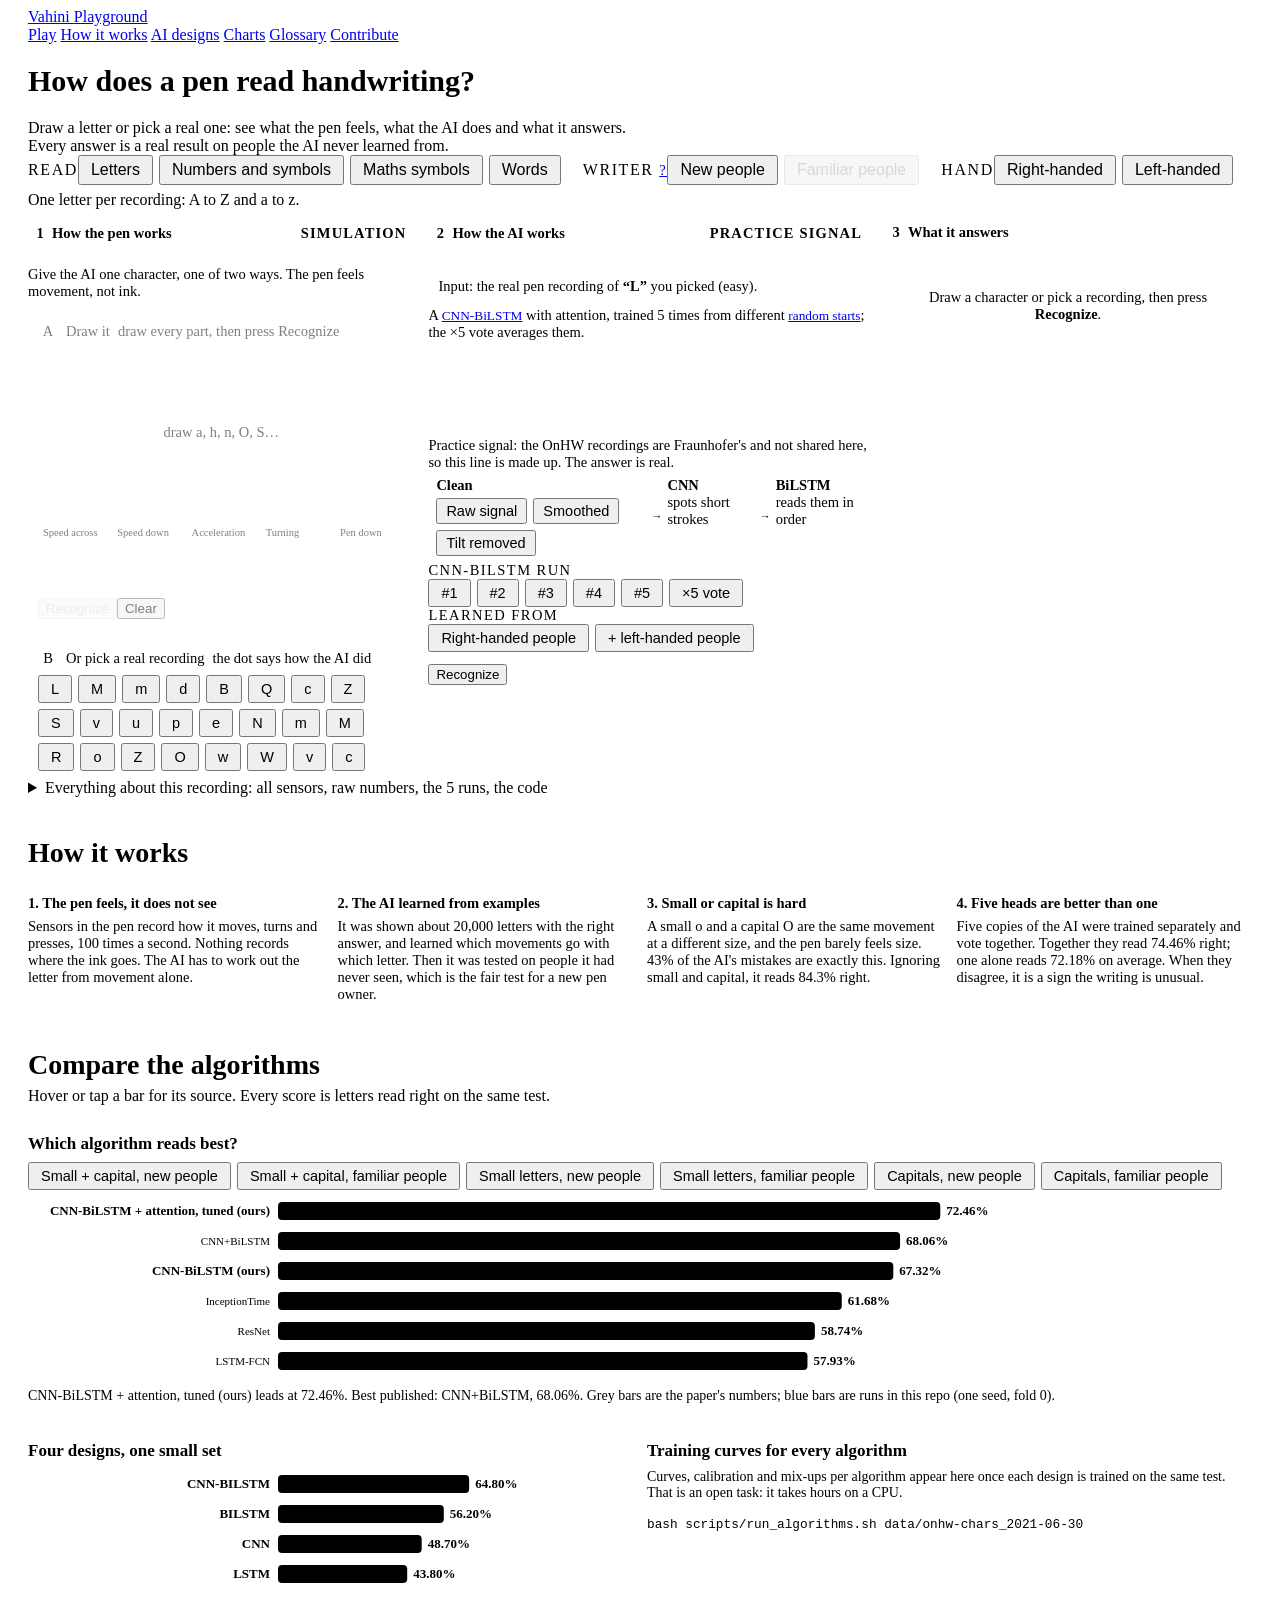
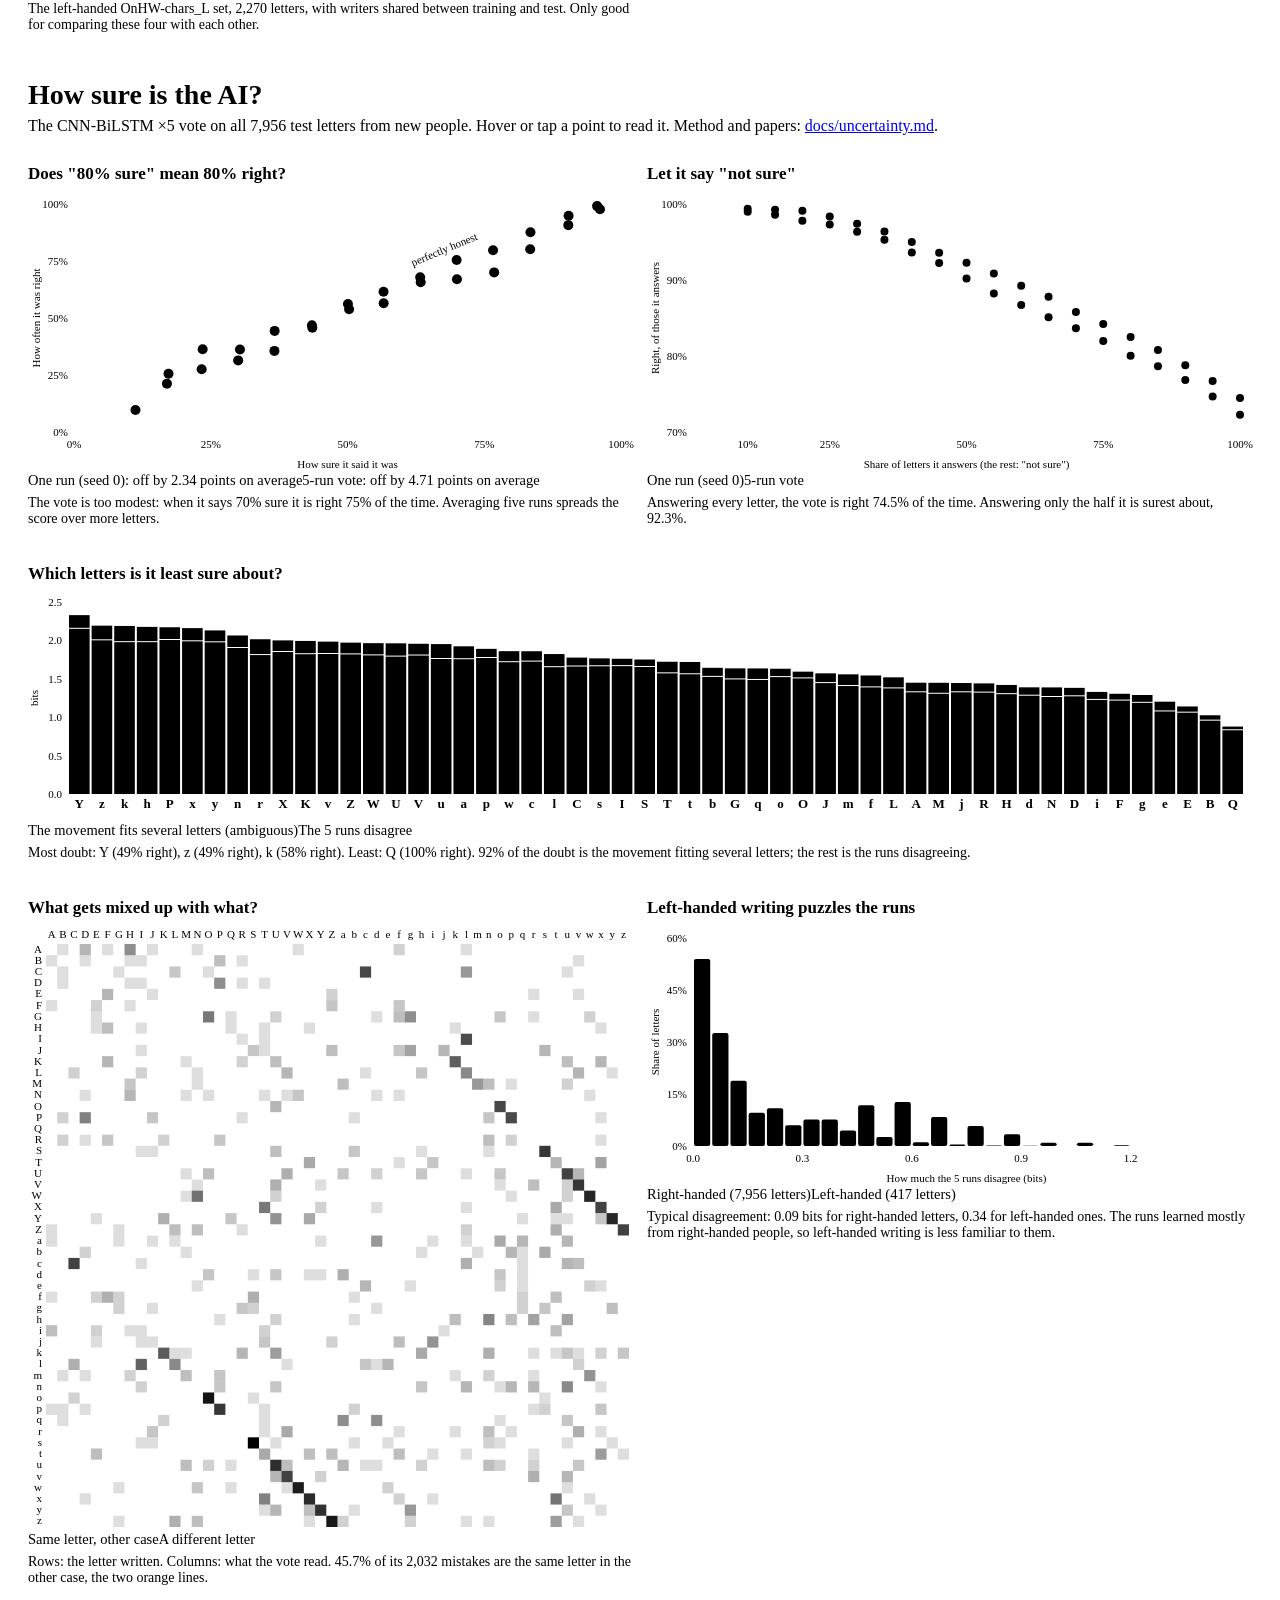
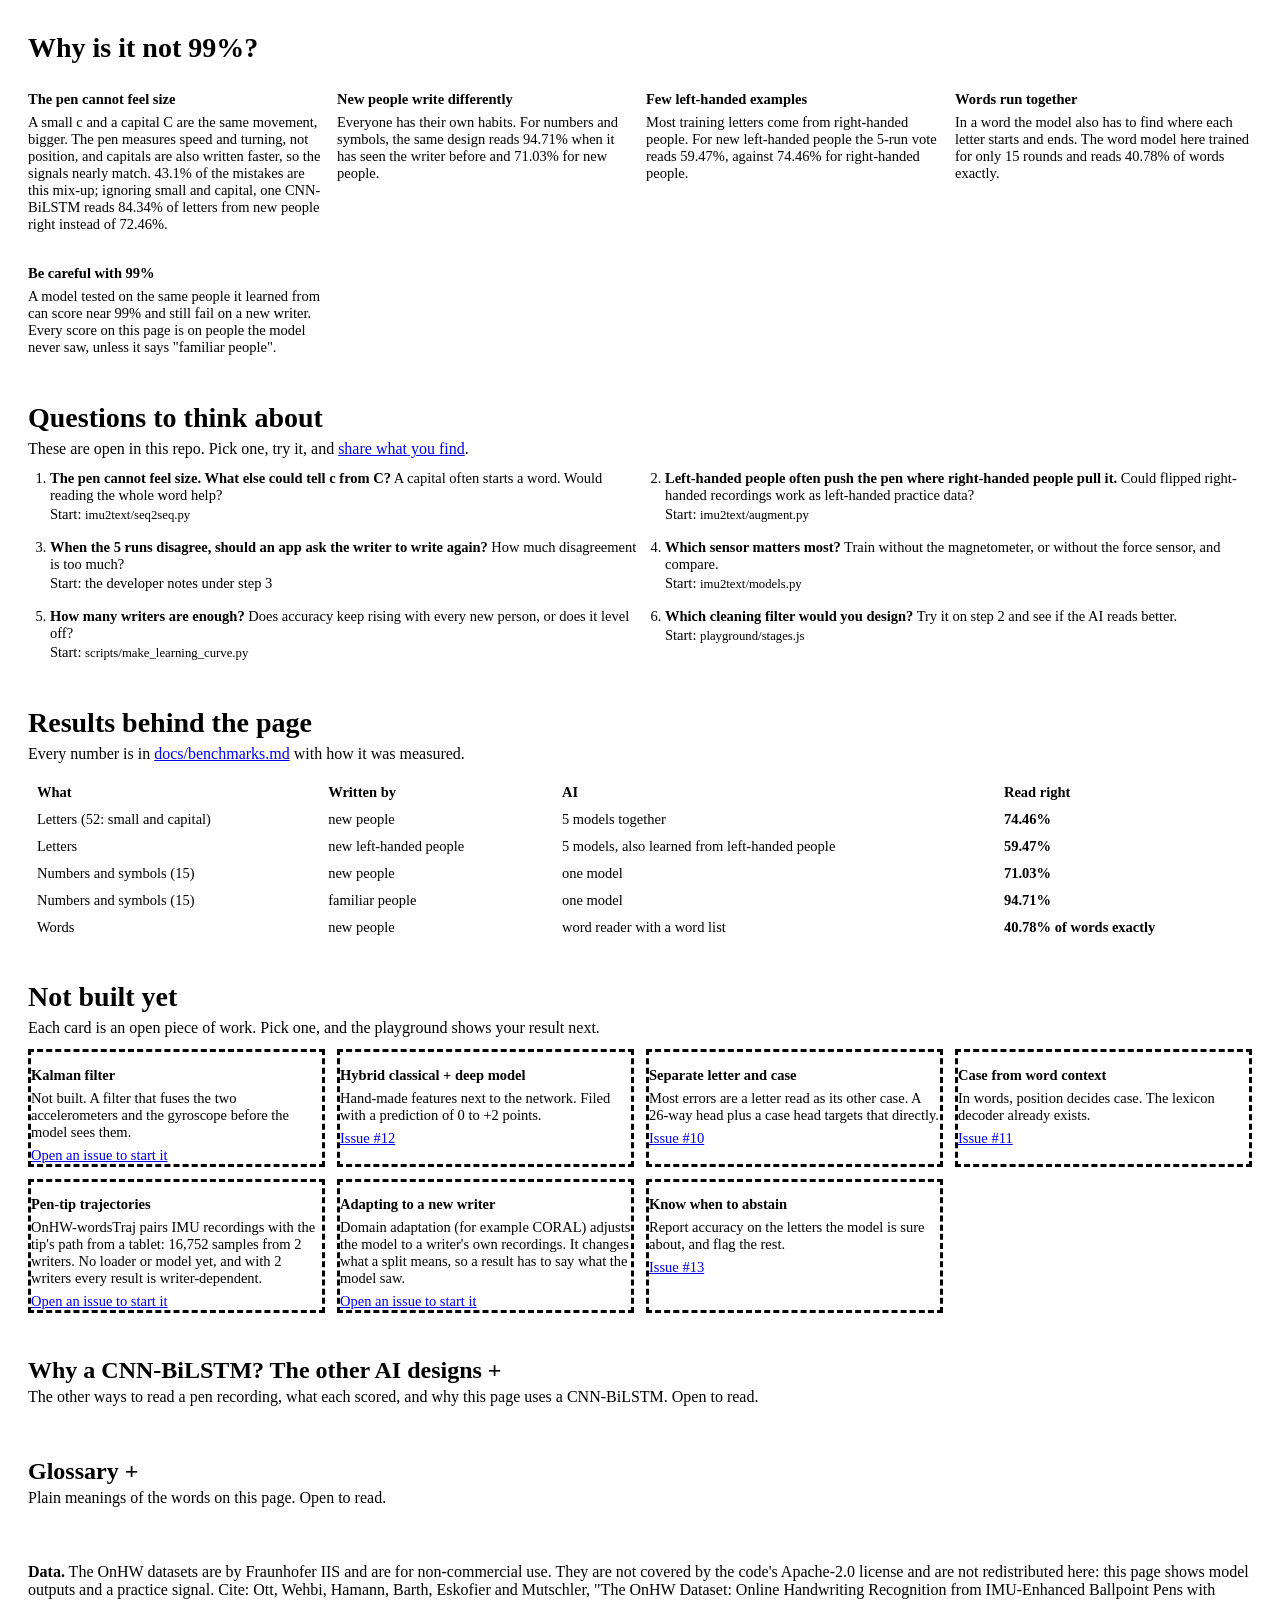
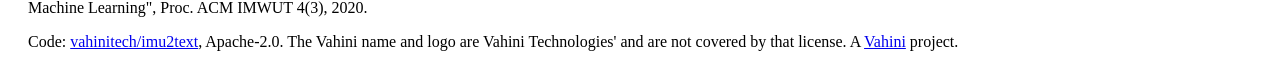
==== commit 749235ee: "fix: exact lexicon decoding, train-only lexicons, in-range channel dropout A code review of the reco" ====
--- a/playground/index.html
+++ b/playground/index.html
@@ -234,282 +234,6 @@
   </section>
 
 
-  <section id="explain" class="wrap section" aria-labelledby="explain-h">
-    <h2 id="explain-h">Seven ideas, in motion</h2>
-    <p class="hint">The words that trip people up on this page, each as a short
-      loop. The drawings are sketches, not recordings; every number written in them
-      comes from a real run. The glossary below has the one-line meanings.</p>
-    <div class="explain-grid">
-
-      <figure class="v-card explain" aria-labelledby="ex-on-h">
-        <h3 id="ex-on-h">Offline and online handwriting</h3>
-        <svg class="ex ex--3" viewBox="0 0 360 190" role="img"
-          aria-label="The word cat three ways. Offline: a scan of finished ink becomes a grid of pixels, with no order or timing. Online on a tablet: the pen tip is recorded as x, y points in writing order. Online with a sensor pen, as on this page: the pen records its own movement over time, not where the ink is.">
-          <line x1="14" y1="96" x2="160" y2="96" class="ex-line"/>
-          <g class="ex-scene s1">
-            <path d="M44 64 C38 58 24 60 24 74 C24 88 38 90 44 82" class="ex-ink  d02"/><path d="M76 64 C70 58 56 60 56 74 C56 88 72 88 76 78 M76 60 L76 88" class="ex-ink  d10"/><path d="M96 50 L96 84 C96 90 102 92 108 86 M88 64 L106 64" class="ex-ink  d20"/>
-            <rect x="10" y="40" width="152" height="6" class="ex-scan"/>
-            <text x="200" y="20" class="label-strong">a photo: pixels</text>
-            <rect x="200" y="30" width="9.5" height="9.5" rx="1.5" class="ex-px"/><rect x="210.5" y="30" width="9.5" height="9.5" rx="1.5" class="ex-px"/><rect x="221" y="30" width="9.5" height="9.5" rx="1.5" class="ex-px"/><rect x="231.5" y="30" width="9.5" height="9.5" rx="1.5" class="ex-px"/><rect x="242" y="30" width="9.5" height="9.5" rx="1.5" class="ex-px"/><rect x="252.5" y="30" width="9.5" height="9.5" rx="1.5" class="ex-px"/><rect x="263" y="30" width="9.5" height="9.5" rx="1.5" class="ex-px"/><rect x="273.5" y="30" width="9.5" height="9.5" rx="1.5" class="ex-px"/><rect x="284" y="30" width="9.5" height="9.5" rx="1.5" class="ex-px"/><rect x="294.5" y="30" width="9.5" height="9.5" rx="1.5" class="ex-px"/><rect x="305" y="30" width="9.5" height="9.5" rx="1.5" class="ex-px"/><rect x="315.5" y="30" width="9.5" height="9.5" rx="1.5" class="ex-px"/><rect x="326" y="30" width="9.5" height="9.5" rx="1.5" class="ex-px ex-px--on"/><rect x="336.5" y="30" width="9.5" height="9.5" rx="1.5" class="ex-px"/><rect x="200" y="40.5" width="9.5" height="9.5" rx="1.5" class="ex-px"/><rect x="210.5" y="40.5" width="9.5" height="9.5" rx="1.5" class="ex-px"/><rect x="221" y="40.5" width="9.5" height="9.5" rx="1.5" class="ex-px"/><rect x="231.5" y="40.5" width="9.5" height="9.5" rx="1.5" class="ex-px"/><rect x="242" y="40.5" width="9.5" height="9.5" rx="1.5" class="ex-px"/><rect x="252.5" y="40.5" width="9.5" height="9.5" rx="1.5" class="ex-px"/><rect x="263" y="40.5" width="9.5" height="9.5" rx="1.5" class="ex-px"/><rect x="273.5" y="40.5" width="9.5" height="9.5" rx="1.5" class="ex-px"/><rect x="284" y="40.5" width="9.5" height="9.5" rx="1.5" class="ex-px"/><rect x="294.5" y="40.5" width="9.5" height="9.5" rx="1.5" class="ex-px"/><rect x="305" y="40.5" width="9.5" height="9.5" rx="1.5" class="ex-px"/><rect x="315.5" y="40.5" width="9.5" height="9.5" rx="1.5" class="ex-px"/><rect x="326" y="40.5" width="9.5" height="9.5" rx="1.5" class="ex-px ex-px--on"/><rect x="336.5" y="40.5" width="9.5" height="9.5" rx="1.5" class="ex-px"/><rect x="200" y="51" width="9.5" height="9.5" rx="1.5" class="ex-px"/><rect x="210.5" y="51" width="9.5" height="9.5" rx="1.5" class="ex-px ex-px--on"/><rect x="221" y="51" width="9.5" height="9.5" rx="1.5" class="ex-px ex-px--on"/><rect x="231.5" y="51" width="9.5" height="9.5" rx="1.5" class="ex-px"/><rect x="242" y="51" width="9.5" height="9.5" rx="1.5" class="ex-px"/><rect x="252.5" y="51" width="9.5" height="9.5" rx="1.5" class="ex-px ex-px--on"/><rect x="263" y="51" width="9.5" height="9.5" rx="1.5" class="ex-px ex-px--on"/><rect x="273.5" y="51" width="9.5" height="9.5" rx="1.5" class="ex-px"/><rect x="284" y="51" width="9.5" height="9.5" rx="1.5" class="ex-px"/><rect x="294.5" y="51" width="9.5" height="9.5" rx="1.5" class="ex-px"/><rect x="305" y="51" width="9.5" height="9.5" rx="1.5" class="ex-px"/><rect x="315.5" y="51" width="9.5" height="9.5" rx="1.5" class="ex-px ex-px--on"/><rect x="326" y="51" width="9.5" height="9.5" rx="1.5" class="ex-px ex-px--on"/><rect x="336.5" y="51" width="9.5" height="9.5" rx="1.5" class="ex-px ex-px--on"/><rect x="200" y="61.5" width="9.5" height="9.5" rx="1.5" class="ex-px ex-px--on"/><rect x="210.5" y="61.5" width="9.5" height="9.5" rx="1.5" class="ex-px"/><rect x="221" y="61.5" width="9.5" height="9.5" rx="1.5" class="ex-px"/><rect x="231.5" y="61.5" width="9.5" height="9.5" rx="1.5" class="ex-px"/><rect x="242" y="61.5" width="9.5" height="9.5" rx="1.5" class="ex-px"/><rect x="252.5" y="61.5" width="9.5" height="9.5" rx="1.5" class="ex-px"/><rect x="263" y="61.5" width="9.5" height="9.5" rx="1.5" class="ex-px"/><rect x="273.5" y="61.5" width="9.5" height="9.5" rx="1.5" class="ex-px ex-px--on"/><rect x="284" y="61.5" width="9.5" height="9.5" rx="1.5" class="ex-px"/><rect x="294.5" y="61.5" width="9.5" height="9.5" rx="1.5" class="ex-px"/><rect x="305" y="61.5" width="9.5" height="9.5" rx="1.5" class="ex-px"/><rect x="315.5" y="61.5" width="9.5" height="9.5" rx="1.5" class="ex-px"/><rect x="326" y="61.5" width="9.5" height="9.5" rx="1.5" class="ex-px ex-px--on"/><rect x="336.5" y="61.5" width="9.5" height="9.5" rx="1.5" class="ex-px"/><rect x="200" y="72" width="9.5" height="9.5" rx="1.5" class="ex-px ex-px--on"/><rect x="210.5" y="72" width="9.5" height="9.5" rx="1.5" class="ex-px"/><rect x="221" y="72" width="9.5" height="9.5" rx="1.5" class="ex-px"/><rect x="231.5" y="72" width="9.5" height="9.5" rx="1.5" class="ex-px"/><rect x="242" y="72" width="9.5" height="9.5" rx="1.5" class="ex-px"/><rect x="252.5" y="72" width="9.5" height="9.5" rx="1.5" class="ex-px"/><rect x="263" y="72" width="9.5" height="9.5" rx="1.5" class="ex-px ex-px--on"/><rect x="273.5" y="72" width="9.5" height="9.5" rx="1.5" class="ex-px ex-px--on"/><rect x="284" y="72" width="9.5" height="9.5" rx="1.5" class="ex-px"/><rect x="294.5" y="72" width="9.5" height="9.5" rx="1.5" class="ex-px"/><rect x="305" y="72" width="9.5" height="9.5" rx="1.5" class="ex-px"/><rect x="315.5" y="72" width="9.5" height="9.5" rx="1.5" class="ex-px"/><rect x="326" y="72" width="9.5" height="9.5" rx="1.5" class="ex-px ex-px--on"/><rect x="336.5" y="72" width="9.5" height="9.5" rx="1.5" class="ex-px"/><rect x="200" y="82.5" width="9.5" height="9.5" rx="1.5" class="ex-px ex-px--on"/><rect x="210.5" y="82.5" width="9.5" height="9.5" rx="1.5" class="ex-px"/><rect x="221" y="82.5" width="9.5" height="9.5" rx="1.5" class="ex-px"/><rect x="231.5" y="82.5" width="9.5" height="9.5" rx="1.5" class="ex-px"/><rect x="242" y="82.5" width="9.5" height="9.5" rx="1.5" class="ex-px"/><rect x="252.5" y="82.5" width="9.5" height="9.5" rx="1.5" class="ex-px ex-px--on"/><rect x="263" y="82.5" width="9.5" height="9.5" rx="1.5" class="ex-px"/><rect x="273.5" y="82.5" width="9.5" height="9.5" rx="1.5" class="ex-px ex-px--on"/><rect x="284" y="82.5" width="9.5" height="9.5" rx="1.5" class="ex-px"/><rect x="294.5" y="82.5" width="9.5" height="9.5" rx="1.5" class="ex-px"/><rect x="305" y="82.5" width="9.5" height="9.5" rx="1.5" class="ex-px"/><rect x="315.5" y="82.5" width="9.5" height="9.5" rx="1.5" class="ex-px"/><rect x="326" y="82.5" width="9.5" height="9.5" rx="1.5" class="ex-px ex-px--on"/><rect x="336.5" y="82.5" width="9.5" height="9.5" rx="1.5" class="ex-px"/><rect x="200" y="93" width="9.5" height="9.5" rx="1.5" class="ex-px"/><rect x="210.5" y="93" width="9.5" height="9.5" rx="1.5" class="ex-px ex-px--on"/><rect x="221" y="93" width="9.5" height="9.5" rx="1.5" class="ex-px ex-px--on"/><rect x="231.5" y="93" width="9.5" height="9.5" rx="1.5" class="ex-px"/><rect x="242" y="93" width="9.5" height="9.5" rx="1.5" class="ex-px"/><rect x="252.5" y="93" width="9.5" height="9.5" rx="1.5" class="ex-px"/><rect x="263" y="93" width="9.5" height="9.5" rx="1.5" class="ex-px ex-px--on"/><rect x="273.5" y="93" width="9.5" height="9.5" rx="1.5" class="ex-px ex-px--on"/><rect x="284" y="93" width="9.5" height="9.5" rx="1.5" class="ex-px"/><rect x="294.5" y="93" width="9.5" height="9.5" rx="1.5" class="ex-px"/><rect x="305" y="93" width="9.5" height="9.5" rx="1.5" class="ex-px"/><rect x="315.5" y="93" width="9.5" height="9.5" rx="1.5" class="ex-px"/><rect x="326" y="93" width="9.5" height="9.5" rx="1.5" class="ex-px"/><rect x="336.5" y="93" width="9.5" height="9.5" rx="1.5" class="ex-px ex-px--on"/>
-            <text x="10" y="138" class="label-strong">Offline: a scan or photo of finished ink</text>
-            <text x="10" y="156">The shape only. Which stroke came first is lost.</text>
-            <text x="10" y="174">Examples: a scanned exam, a cheque, a photo of a note.</text>
-          </g>
-          <g class="ex-scene s2">
-            <path d="M44 64 C38 58 24 60 24 74 C24 88 38 90 44 82" class="ex-ink draw d02"/><path d="M76 64 C70 58 56 60 56 74 C56 88 72 88 76 78 M76 60 L76 88" class="ex-ink draw d10"/><path d="M96 50 L96 84 C96 90 102 92 108 86 M88 64 L106 64" class="ex-ink draw d20"/>
-            <g class="pop d02"><circle cx="44" cy="64" r="3" class="ex-dot"/><text x="44" y="56">1</text></g>
-            <g class="pop d10"><circle cx="76" cy="64" r="3" class="ex-dot"/><text x="80" y="58">2</text></g>
-            <g class="pop d20"><circle cx="96" cy="50" r="3" class="ex-dot"/><text x="100" y="48">3</text></g>
-            <text x="200" y="20" class="label-strong">points in order</text>
-            <text x="200" y="42" class="pop d02 ex-mono">x 44  y 64  t 0.00 s</text>
-            <text x="200" y="60" class="pop d06 ex-mono">x 30  y 60  t 0.05 s</text>
-            <text x="200" y="78" class="pop d10 ex-mono">x 76  y 64  t 0.42 s</text>
-            <text x="200" y="96" class="pop d20 ex-mono">x 96  y 50  t 0.90 s</text>
-            <text x="10" y="138" class="label-strong">Online: the pen tip, point by point</text>
-            <text x="10" y="156">Where the tip is, in writing order, with time.</text>
-            <text x="10" y="174">Examples: a stylus on a tablet or phone screen.</text>
-          </g>
-          <g class="ex-scene s3">
-            <path d="M44 64 C38 58 24 60 24 74 C24 88 38 90 44 82" class="ex-ink draw d02"/><path d="M76 64 C70 58 56 60 56 74 C56 88 72 88 76 78 M76 60 L76 88" class="ex-ink draw d10"/><path d="M96 50 L96 84 C96 90 102 92 108 86 M88 64 L106 64" class="ex-ink draw d20"/>
-            <g class="ex-pen ex-pen--word"><rect x="-4" y="-46" width="8" height="46" rx="3"/><path d="M-4 0 L0 8 L4 0 Z"/></g>
-            <text x="200" y="20" class="label-strong">movement over time</text>
-            <polyline points="200,40 214,32 228,50 242,30 256,48 270,36 284,52 298,34 312,46 326,38 344,42" class="ex-sig draw"/>
-            <polyline points="200,72 214,80 228,62 242,82 256,66 270,84 284,64 298,78 312,70 326,80 344,74" class="ex-sig ex-sig--alt draw d06"/>
-            <text x="200" y="104">13 sensor signals, 100 a second</text>
-            <text x="10" y="138" class="label-strong">Online, with a sensor pen: this page</text>
-            <text x="10" y="156">Ink on real paper; the pen feels how it moves.</text>
-            <text x="10" y="174">No camera, no tablet, and no x, y position.</text>
-          </g>
-        </svg>
-        <div class="ex-steps" role="radiogroup" aria-label="Scene">
-          <input type="radio" name="ex-on" id="ex-on-play" value="play" checked><label for="ex-on-play">Play</label>
-          <input type="radio" name="ex-on" id="ex-on-1" value="1"><label for="ex-on-1">Offline</label>
-          <input type="radio" name="ex-on" id="ex-on-2" value="2"><label for="ex-on-2">Tablet</label>
-          <input type="radio" name="ex-on" id="ex-on-3" value="3"><label for="ex-on-3">Sensor pen</label>
-        </div>
-        <figcaption class="hint">OnHW stands for online handwriting: every recording here
-          is the third kind. Online data keeps the order and speed of the strokes, which
-          the shape alone does not have, but the sensor pen has to work out the letter
-          without ever knowing where the tip is.</figcaption>
-      </figure>
-
-      <figure class="v-card explain" aria-labelledby="ex-people-h">
-        <h3 id="ex-people-h">Writer-independent and writer-dependent</h3>
-        <svg class="ex ex--2" viewBox="0 0 320 170" role="img"
-          aria-label="Four writers send their letters to training and test. Writer-dependent, or familiar people: every writer has letters on both sides. Writer-independent, or new people: one writer is kept out of training and only tested.">
-          <g class="ex-people">
-            <circle cx="40" cy="20" r="9" class="w1"/><circle cx="80" cy="20" r="9" class="w2"/>
-            <circle cx="120" cy="20" r="9" class="w3"/><circle cx="160" cy="20" r="9" class="w4"/>
-            <text x="190" y="24">4 writers</text>
-          </g>
-          <rect x="10" y="44" width="180" height="78" rx="8" class="ex-box"/>
-          <text x="18" y="60" class="label-strong">Training</text>
-          <rect x="204" y="44" width="106" height="78" rx="8" class="ex-box"/>
-          <text x="212" y="60" class="label-strong">Test</text>
-          <g class="ex-scene s1">
-            <g class="pop d02"><circle cx="30" cy="80" r="6" class="w1"/><circle cx="46" cy="80" r="6" class="w1"/><circle cx="62" cy="80" r="6" class="w1"/></g>
-            <g class="pop d05"><circle cx="30" cy="102" r="6" class="w2"/><circle cx="46" cy="102" r="6" class="w2"/><circle cx="62" cy="102" r="6" class="w2"/></g>
-            <g class="pop d08"><circle cx="100" cy="80" r="6" class="w3"/><circle cx="116" cy="80" r="6" class="w3"/><circle cx="132" cy="80" r="6" class="w3"/></g>
-            <g class="pop d11"><circle cx="100" cy="102" r="6" class="w4"/><circle cx="116" cy="102" r="6" class="w4"/><circle cx="132" cy="102" r="6" class="w4"/></g>
-            <g class="pop d15"><circle cx="224" cy="80" r="6" class="w1"/><circle cx="240" cy="80" r="6" class="w2"/><circle cx="256" cy="80" r="6" class="w3"/><circle cx="272" cy="80" r="6" class="w4"/></g>
-            <text x="10" y="142" class="label-strong">Writer-dependent ("familiar people")</text>
-            <text x="10" y="160">Everyone is on both sides. 80.07% right.</text>
-          </g>
-          <g class="ex-scene s2">
-            <g class="pop d02"><circle cx="30" cy="80" r="6" class="w1"/><circle cx="46" cy="80" r="6" class="w1"/><circle cx="62" cy="80" r="6" class="w1"/><circle cx="78" cy="80" r="6" class="w1"/></g>
-            <g class="pop d05"><circle cx="30" cy="102" r="6" class="w2"/><circle cx="46" cy="102" r="6" class="w2"/><circle cx="62" cy="102" r="6" class="w2"/><circle cx="78" cy="102" r="6" class="w2"/></g>
-            <g class="pop d08"><circle cx="110" cy="80" r="6" class="w3"/><circle cx="126" cy="80" r="6" class="w3"/><circle cx="142" cy="80" r="6" class="w3"/><circle cx="158" cy="80" r="6" class="w3"/></g>
-            <g class="pop d13"><circle cx="224" cy="80" r="6" class="w4"/><circle cx="240" cy="80" r="6" class="w4"/><circle cx="256" cy="80" r="6" class="w4"/><circle cx="272" cy="80" r="6" class="w4"/></g>
-            <text x="224" y="108" class="pop d16">never trained on</text>
-            <text x="10" y="142" class="label-strong">Writer-independent ("new people")</text>
-            <text x="10" y="160">The test writer is kept out, like a new pen owner. 72.46% right.</text>
-          </g>
-        </svg>
-        <div class="ex-steps" role="radiogroup" aria-label="Scene">
-          <input type="radio" name="ex-people" id="ex-people-play" value="play" checked><label for="ex-people-play">Play</label>
-          <input type="radio" name="ex-people" id="ex-people-1" value="1"><label for="ex-people-1">Familiar</label>
-          <input type="radio" name="ex-people" id="ex-people-2" value="2"><label for="ex-people-2">New</label>
-        </div>
-        <figcaption class="hint">Official OnHW-chars split, 52 classes, one model.
-          <a class="term" href="#term-new-people">New people</a> is the fair test, and
-          the one the scores on this page use.</figcaption>
-      </figure>
-
-      <figure class="v-card explain" aria-labelledby="ex-unsure-h">
-        <h3 id="ex-unsure-h">Uncertainty: when five runs disagree</h3>
-        <svg class="ex ex--3" viewBox="0 0 320 170" role="img"
-          aria-label="Five runs of the AI read the same letter. First all five say a, so the answer is sure. Then they give five different answers, which means the writing is unusual. Then each one hesitates between small o and capital O, which means the movement fits both.">
-          <g class="ex-runs">
-            <rect x="10" y="10" width="52" height="64" rx="8" class="ex-box"/><text x="20" y="26">run 1</text>
-            <rect x="72" y="10" width="52" height="64" rx="8" class="ex-box"/><text x="82" y="26">run 2</text>
-            <rect x="134" y="10" width="52" height="64" rx="8" class="ex-box"/><text x="144" y="26">run 3</text>
-            <rect x="196" y="10" width="52" height="64" rx="8" class="ex-box"/><text x="206" y="26">run 4</text>
-            <rect x="258" y="10" width="52" height="64" rx="8" class="ex-box"/><text x="268" y="26">run 5</text>
-          </g>
-          <g class="ex-scene s1">
-            <g class="ex-say"><text x="36" y="60" class="pop d02">a</text><text x="98" y="60" class="pop d04">a</text><text x="160" y="60" class="pop d06">a</text><text x="222" y="60" class="pop d08">a</text><text x="284" y="60" class="pop d10">a</text></g>
-            <rect x="10" y="88" width="300" height="12" rx="6" class="ex-track"/>
-            <rect x="10" y="88" width="285" height="12" rx="6" class="ex-bar grow d12"/>
-            <text x="10" y="120" class="label-strong">They agree: "a"</text>
-            <text x="10" y="140">Trust the answer.</text>
-          </g>
-          <g class="ex-scene s2">
-            <g class="ex-say"><text x="36" y="60" class="pop d02">a</text><text x="98" y="60" class="pop d04">d</text><text x="160" y="60" class="pop d06">q</text><text x="222" y="60" class="pop d08">a</text><text x="284" y="60" class="pop d10">o</text></g>
-            <rect x="10" y="88" width="300" height="12" rx="6" class="ex-track"/>
-            <rect x="10" y="88" width="105" height="12" rx="6" class="ex-bar ex-bar--warn grow d12"/>
-            <text x="10" y="120" class="label-strong">They disagree: the writing is unusual</text>
-            <text x="10" y="140">Unlike the letters they learned from. Ask the writer.</text>
-          </g>
-          <g class="ex-scene s3">
-            <g class="ex-say ex-say--small"><text x="22" y="60" class="pop d02">o|O</text><text x="84" y="60" class="pop d04">o|O</text><text x="146" y="60" class="pop d06">o|O</text><text x="208" y="60" class="pop d08">o|O</text><text x="270" y="60" class="pop d10">o|O</text></g>
-            <rect x="10" y="88" width="300" height="12" rx="6" class="ex-track"/>
-            <rect x="10" y="88" width="150" height="12" rx="6" class="ex-bar grow d12"/>
-            <rect x="160" y="88" width="140" height="12" rx="6" class="ex-bar ex-bar--alt grow d14"/>
-            <text x="10" y="120" class="label-strong">All hesitate between o and O</text>
-            <text x="10" y="140">The movement fits both. Asking again will not help.</text>
-          </g>
-          <text x="10" y="162" class="ex-foot">bar = how sure the five runs are together</text>
-        </svg>
-        <div class="ex-steps" role="radiogroup" aria-label="Scene">
-          <input type="radio" name="ex-unsure" id="ex-unsure-play" value="play" checked><label for="ex-unsure-play">Play</label>
-          <input type="radio" name="ex-unsure" id="ex-unsure-1" value="1"><label for="ex-unsure-1">Agree</label>
-          <input type="radio" name="ex-unsure" id="ex-unsure-2" value="2"><label for="ex-unsure-2">Disagree</label>
-          <input type="radio" name="ex-unsure" id="ex-unsure-3" value="3"><label for="ex-unsure-3">Both fit</label>
-        </div>
-        <figcaption class="hint">Five runs voting read 74.46% right, against 72.18% for one
-          run on average. See <a class="term" href="#term-uncertainty">uncertainty</a> and
-          <a class="term" href="#term-ensemble">ensemble</a>.</figcaption>
-      </figure>
-
-      <figure class="v-card explain" aria-labelledby="ex-left-h">
-        <h3 id="ex-left-h">Left-handed writers</h3>
-        <svg class="ex" viewBox="0 0 320 170" role="img"
-          aria-label="A right hand pulls the pen along the line; a left hand pushes it. The same letter makes a different signal. The AI, trained mostly on right-handed people, reads 74.92% right for them and 59.47% for left-handed people.">
-          <line x1="12" y1="58" x2="148" y2="58" class="ex-line"/>
-          <path d="M30 56 q12 -34 24 0 q12 -34 24 0 q12 -34 24 0" class="ex-ink draw"/>
-          <g class="ex-pen ex-pen--right"><rect x="-4" y="-46" width="8" height="46" rx="3"/><path d="M-4 0 L0 8 L4 0 Z"/></g>
-          <text x="12" y="80" class="label-strong">Right hand pulls →</text>
-          <line x1="172" y1="58" x2="308" y2="58" class="ex-line"/>
-          <path d="M190 56 q12 -34 24 0 q12 -34 24 0 q12 -34 24 0" class="ex-ink draw"/>
-          <g class="ex-pen ex-pen--left"><rect x="-4" y="-46" width="8" height="46" rx="3"/><path d="M-4 0 L0 8 L4 0 Z"/></g>
-          <text x="172" y="80" class="label-strong">Left hand pushes →</text>
-          <polyline points="12,104 30,98 48,110 66,96 84,108 102,99 120,106 148,102" class="ex-sig draw"/>
-          <polyline points="172,102 190,110 208,96 226,108 244,94 262,111 280,98 308,104" class="ex-sig ex-sig--alt draw"/>
-          <text x="12" y="124">same letter, different signal</text>
-          <rect x="12" y="134" width="210" height="10" rx="5" class="ex-bar grow d24"/>
-          <text x="230" y="143">74.92% right-handed</text>
-          <rect x="12" y="152" width="166" height="10" rx="5" class="ex-bar ex-bar--warn grow d28"/>
-          <text x="186" y="161">59.47% left-handed</text>
-        </svg>
-        <figcaption class="hint">Most training letters come from right-handed people.
-          The same five runs, trained with the 9 left-handed writers added, read
-          59.47% of left-handed letters right (417 letters, a split of those 9
-          writers made here, so not a published benchmark).</figcaption>
-      </figure>
-
-      <figure class="v-card explain" aria-labelledby="ex-case-h">
-        <h3 id="ex-case-h">Small or capital</h3>
-        <svg class="ex" viewBox="0 0 320 170" role="img"
-          aria-label="A small o grows into a capital O. The pen makes the same movement, only bigger, and the two signals almost overlap, so the AI often cannot tell them apart.">
-          <circle cx="70" cy="58" r="40" class="ex-ink ex-grow"/>
-          <text x="20" y="118" class="label-strong">o grows into O</text>
-          <polyline points="160,60 175,40 190,72 205,38 220,74 235,42 250,70 265,46 300,58" class="ex-sig draw"/>
-          <polyline points="160,62 175,43 190,70 205,41 220,71 235,45 250,68 265,48 300,60" class="ex-sig ex-sig--alt draw d06"/>
-          <text x="160" y="96">small and capital:</text>
-          <text x="160" y="112">the signals almost overlap</text>
-          <text x="20" y="142" class="label-strong">43% of mistakes: a letter read as its other case</text>
-          <text x="20" y="160">Ignore small and capital and the AI reads 84.3% right.</text>
-        </svg>
-        <figcaption class="hint">The pen feels movement, not size. A bigger O is also
-          written faster, so the acceleration the pen feels comes out about the same.</figcaption>
-      </figure>
-
-      <figure class="v-card explain" aria-labelledby="ex-why-h">
-        <h3 id="ex-why-h">Why it gets it wrong: missing what?</h3>
-        <svg class="ex ex--3" viewBox="0 0 360 180" role="img"
-          aria-label="Three kinds of mistake. A small c read as a capital C: the sensor is missing position, so it cannot feel size. A left-handed writer misread: the data is missing, only 9 left-handed writers. A word misread: the algorithm is missing, the word reader is small and short-trained.">
-          <g class="ex-scene s1">
-            <rect x="10" y="8" width="108" height="24" rx="12" class="ex-chip ex-chip--on"/><text x="64" y="24" class="ex-chip__t ex-chip__t--on">Sensor</text><rect x="126" y="8" width="108" height="24" rx="12" class="ex-chip"/><text x="180" y="24" class="ex-chip__t">Data</text><rect x="242" y="8" width="108" height="24" rx="12" class="ex-chip"/><text x="296" y="24" class="ex-chip__t">Algorithm</text>
-            <text x="10" y="54">written</text><text x="10" y="84" class="ex-big pop d02">c</text>
-            <text x="150" y="70" class="ex-arrow pop d06">→</text>
-            <text x="190" y="54">the AI read</text><text x="190" y="84" class="ex-big ex-big--wrong pop d10">C</text>
-            <text x="10" y="114" class="label-strong pop d14">Missing: position. The sensor cannot feel size.</text>
-            <text x="10" y="134" class="pop d16">The pen feels movement, not where the tip is, so c and C</text>
-            <text x="10" y="152" class="pop d20">look alike. More data or a bigger AI cannot add what the</text>
-            <text x="10" y="170" class="pop d24">pen never measured. 43.1% of letter mistakes are this.</text>
-          </g>
-          <g class="ex-scene s2">
-            <rect x="10" y="8" width="108" height="24" rx="12" class="ex-chip"/><text x="64" y="24" class="ex-chip__t">Sensor</text><rect x="126" y="8" width="108" height="24" rx="12" class="ex-chip ex-chip--on"/><text x="180" y="24" class="ex-chip__t ex-chip__t--on">Data</text><rect x="242" y="8" width="108" height="24" rx="12" class="ex-chip"/><text x="296" y="24" class="ex-chip__t">Algorithm</text>
-            <text x="10" y="54">written</text><text x="10" y="84" class="ex-big pop d02">a</text>
-            <text x="150" y="70" class="ex-arrow pop d06">→</text>
-            <text x="190" y="54">the AI read</text><text x="190" y="84" class="ex-big ex-big--wrong pop d10">d</text>
-            <text x="10" y="114" class="label-strong pop d14">Missing: examples. Too few writers like this one.</text>
-            <text x="10" y="134" class="pop d16">Only 9 left-handed people are in the data, so the AI has</text>
-            <text x="10" y="152" class="pop d20">seen few hands like theirs: 59.47% right, against 74.46%</text>
-            <text x="10" y="170" class="pop d24">for right-handed people. More writers would help here.</text>
-          </g>
-          <g class="ex-scene s3">
-            <rect x="10" y="8" width="108" height="24" rx="12" class="ex-chip"/><text x="64" y="24" class="ex-chip__t">Sensor</text><rect x="126" y="8" width="108" height="24" rx="12" class="ex-chip"/><text x="180" y="24" class="ex-chip__t">Data</text><rect x="242" y="8" width="108" height="24" rx="12" class="ex-chip ex-chip--on"/><text x="296" y="24" class="ex-chip__t ex-chip__t--on">Algorithm</text>
-            <text x="10" y="54">written</text><text x="10" y="84" class="ex-big pop d02">ging</text>
-            <text x="150" y="70" class="ex-arrow pop d06">→</text>
-            <text x="190" y="54">the AI read</text><text x="190" y="84" class="ex-big ex-big--wrong pop d10">sing</text>
-            <text x="10" y="114" class="label-strong pop d14">Missing: method. The algorithm can do better.</text>
-            <text x="10" y="134" class="pop d16">The word reader is small and trained for 15 rounds; it</text>
-            <text x="10" y="152" class="pop d20">gets 8.9% of words exactly before the word list. A published</text>
-            <text x="10" y="170" class="pop d24">reader on the same words reaches 7.37% letter errors.</text>
-          </g>
-        </svg>
-        <div class="ex-steps" role="radiogroup" aria-label="Scene">
-          <input type="radio" name="ex-why" id="ex-why-play" value="play" checked><label for="ex-why-play">Play</label>
-          <input type="radio" name="ex-why" id="ex-why-1" value="1"><label for="ex-why-1">Sensor</label>
-          <input type="radio" name="ex-why" id="ex-why-2" value="2"><label for="ex-why-2">Data</label>
-          <input type="radio" name="ex-why" id="ex-why-3" value="3"><label for="ex-why-3">Algorithm</label>
-        </div>
-        <figcaption class="hint">The fix depends on what is missing. A sensor limit needs a
-          different signal or the word around the letter; a data limit needs more writers;
-          a method limit needs a better model or training. The examples are typical
-          mistakes; the numbers are from <a href="#why-not-more">Why is it not 99%?</a>
-          (the published reader is Li et al., iWOAR 2025, OnHW-words500, new people).</figcaption>
-      </figure>
-
-      <figure class="v-card explain explain--wide" aria-labelledby="ex-better-h">
-        <h3 id="ex-better-h">What made it more accurate, and what did not</h3>
-        <svg class="ex ex--2" viewBox="0 0 360 230" role="img"
-          aria-label="Steps that helped on new people: plain CNN-BiLSTM 69.2%, plus augmentation 70.0%, plus attention 70.9%, plus label smoothing and a learning-rate schedule 72.5%, five runs voting 74.46%. Steps that did not: a bigger model 69.6%, and a bigger model with every trick 70.4%, while it learned 99.2% of its training letters.">
-          <line x1="265" y1="30" x2="265" y2="208" class="ex-line ex-line--faint"/>
-          <text x="257" y="222">75%</text>
-          <text x="6" y="222">60%</text>
-          <g class="ex-scene s1">
-            <text x="10" y="18" class="label-strong">What helped: changes that stop it memorising</text>
-            <g class="pop d02"><text x="10" y="44">CNN-BiLSTM, plain</text></g><rect x="10" y="49" width="156" height="12" rx="4" class="ex-bar  grow d02"/><text x="172" y="59" class="label-strong pop d02">69.2%</text>
-            <g class="pop d08"><text x="10" y="78">+ stretched and shaken copies (augmentation)</text></g><rect x="10" y="83" width="170" height="12" rx="4" class="ex-bar  grow d08"/><text x="186" y="93" class="label-strong pop d08">70.0%</text>
-            <g class="pop d14"><text x="10" y="112">+ attention</text></g><rect x="10" y="117" width="185" height="12" rx="4" class="ex-bar  grow d14"/><text x="201" y="127" class="label-strong pop d14">70.9%</text>
-            <g class="pop d20"><text x="10" y="146">+ label smoothing, learning-rate schedule</text></g><rect x="10" y="151" width="212" height="12" rx="4" class="ex-bar  grow d20"/><text x="228" y="161" class="label-strong pop d20">72.5%</text>
-            <g class="pop d26"><text x="10" y="180">5 runs voting (ensemble)</text></g><rect x="10" y="185" width="246" height="12" rx="4" class="ex-bar ex-bar--alt grow d26"/><text x="262" y="195" class="label-strong pop d26">74.46%</text>
-          </g>
-          <g class="ex-scene s2">
-            <text x="10" y="18" class="label-strong">What did not: a bigger model</text>
-            <g class="pop d02"><text x="10" y="44">CNN-BiLSTM, plain</text><text x="350" y="44" class="ex-end">learned 90.1% of training</text></g><rect x="10" y="49" width="156" height="12" rx="4" class="ex-bar  grow d02"/><text x="172" y="59" class="label-strong pop d02">69.2%</text>
-            <g class="pop d08"><text x="10" y="78">Bigger: 2 BiLSTM layers of 100</text><text x="350" y="78" class="ex-end">learned 95.5%</text></g><rect x="10" y="83" width="163" height="12" rx="4" class="ex-bar ex-bar--warn grow d08"/><text x="179" y="93" class="label-strong pop d08">69.6%</text>
-            <g class="pop d14"><text x="10" y="112">Bigger + every trick above</text><text x="350" y="112" class="ex-end">learned 99.2%</text></g><rect x="10" y="117" width="177" height="12" rx="4" class="ex-bar ex-bar--warn grow d14"/><text x="193" y="127" class="label-strong pop d14">70.4%</text>
-            <text x="10" y="164" class="pop d26">It learned almost every training letter, yet read</text>
-            <text x="10" y="180" class="pop d26">new people only 1.2 points better than plain.</text>
-          </g>
-        </svg>
-        <div class="ex-steps" role="radiogroup" aria-label="Scene">
-          <input type="radio" name="ex-better" id="ex-better-play" value="play" checked><label for="ex-better-play">Play</label>
-          <input type="radio" name="ex-better" id="ex-better-1" value="1"><label for="ex-better-1">Helped</label>
-          <input type="radio" name="ex-better" id="ex-better-2" value="2"><label for="ex-better-2">Did not</label>
-        </div>
-        <figcaption class="hint">Writer-independent (new people), official OnHW-chars split,
-          52 classes, one run each, seed 0, fold 0; the voting row is five runs. The bars
-          start at 60% so the steps are visible. The next gain is not a bigger model:
-          43% of the mistakes are small or capital, which the pen barely feels.</figcaption>
-      </figure>
-
-    </div>
-  </section>
-
   <section id="algos" class="wrap section" aria-labelledby="algos-h">
     <h2 id="algos-h">Compare the algorithms</h2>
     <p class="hint">Hover or tap a bar for its source. Every score is letters read right on the same test.</p>
@@ -589,7 +313,7 @@
         <h3>Words run together</h3>
         <p>In a word the model also has to find where each letter starts and ends.
           The word model here trained for only 15 rounds and reads
-          <span data-bind="words.exact_lexicon" data-fmt="pct">32.73%</span> of words
+          <span data-bind="words.exact_lexicon" data-fmt="pct">40.78%</span> of words
           exactly.</p>
       </article>
       <article class="v-card">
@@ -640,7 +364,7 @@
           <tr><td>Letters</td><td>new left-handed people</td><td>5 models, also learned from left-handed people</td><td data-bind="left_summary.ensemble_accuracy" data-fmt="pct">59.47%</td></tr>
           <tr><td>Numbers and symbols (15)</td><td>new people</td><td>one model</td><td data-bind="tasks.symbols_indep.accuracy" data-fmt="pct">71.03%</td></tr>
           <tr><td>Numbers and symbols (15)</td><td>familiar people</td><td>one model</td><td data-bind="tasks.symbols_dep.accuracy" data-fmt="pct">94.71%</td></tr>
-          <tr><td>Words</td><td>new people</td><td>word reader with a word list</td><td><span data-bind="words.exact_lexicon" data-fmt="pct">32.73%</span> of words exactly</td></tr>
+          <tr><td>Words</td><td>new people</td><td>word reader with a word list</td><td><span data-bind="words.exact_lexicon" data-fmt="pct">40.78%</span> of words exactly</td></tr>
         </tbody>
       </table>
     </div>
@@ -772,7 +496,7 @@
         <div class="deal__item" id="term-entropy"><dt>Entropy (bits)</dt><dd>How spread out the AI's scores are. 0 bits: all on one letter. Higher: it hesitates between several.</dd></div>
         <div class="deal__item" id="term-disagreement"><dt>Disagreement (mutual information)</dt><dd>The part of the doubt that comes from the 5 runs giving different answers.</dd></div>
         <div class="deal__item" id="term-confusion"><dt>Confusion matrix</dt><dd>A grid of which letter was written (rows) and what the AI read (columns). Off the diagonal are mistakes.</dd></div>
-        <div class="deal__item" id="term-word-list"><dt>Word list (lexicon)</dt><dd>A list of allowed words. The model picks the closest one, or gives no answer if none fits.</dd></div>
+        <div class="deal__item" id="term-word-list"><dt>Word list (lexicon)</dt><dd>A list of allowed words. The model scores every word on the list and picks the most likely one.</dd></div>
         <div class="deal__item" id="term-cer"><dt>Character error rate (CER)</dt><dd>How many letters are wrong, as a share of the word's length. Lower is better.</dd></div>
       </dl>
     </div>
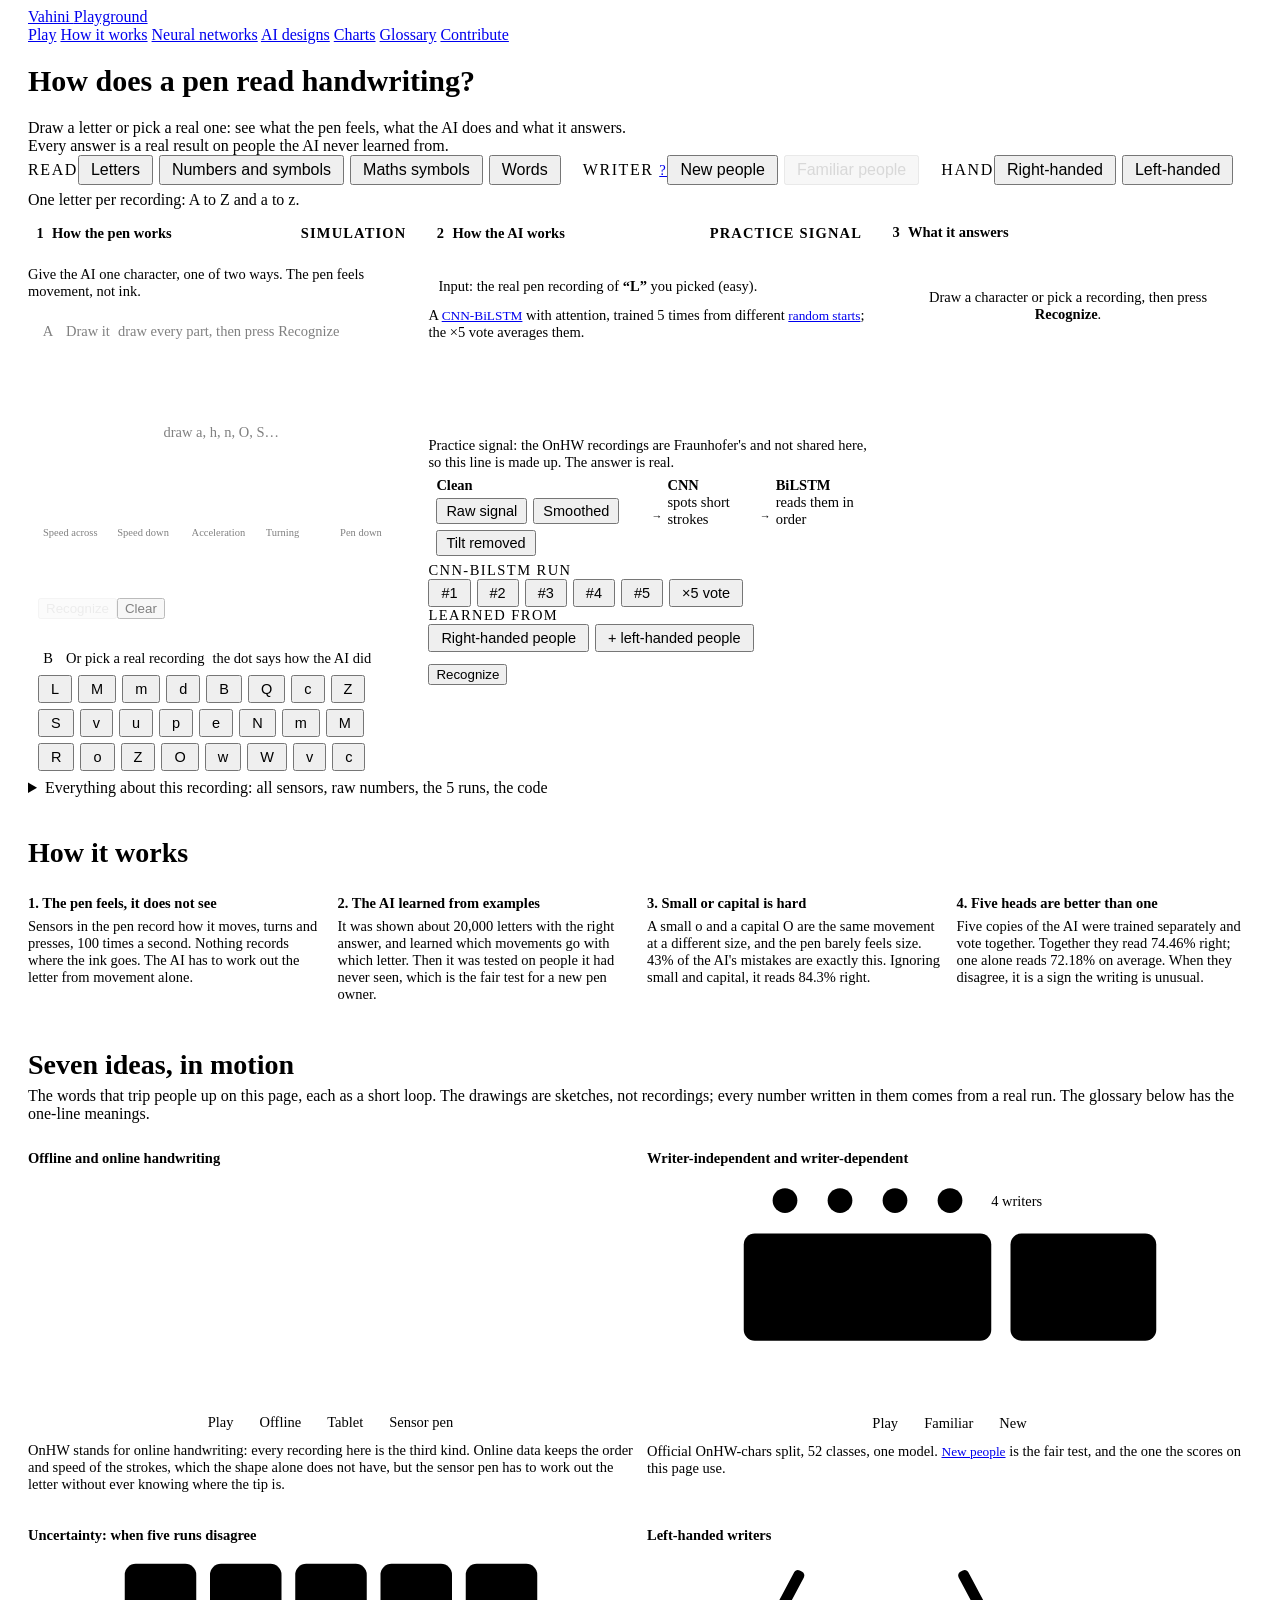
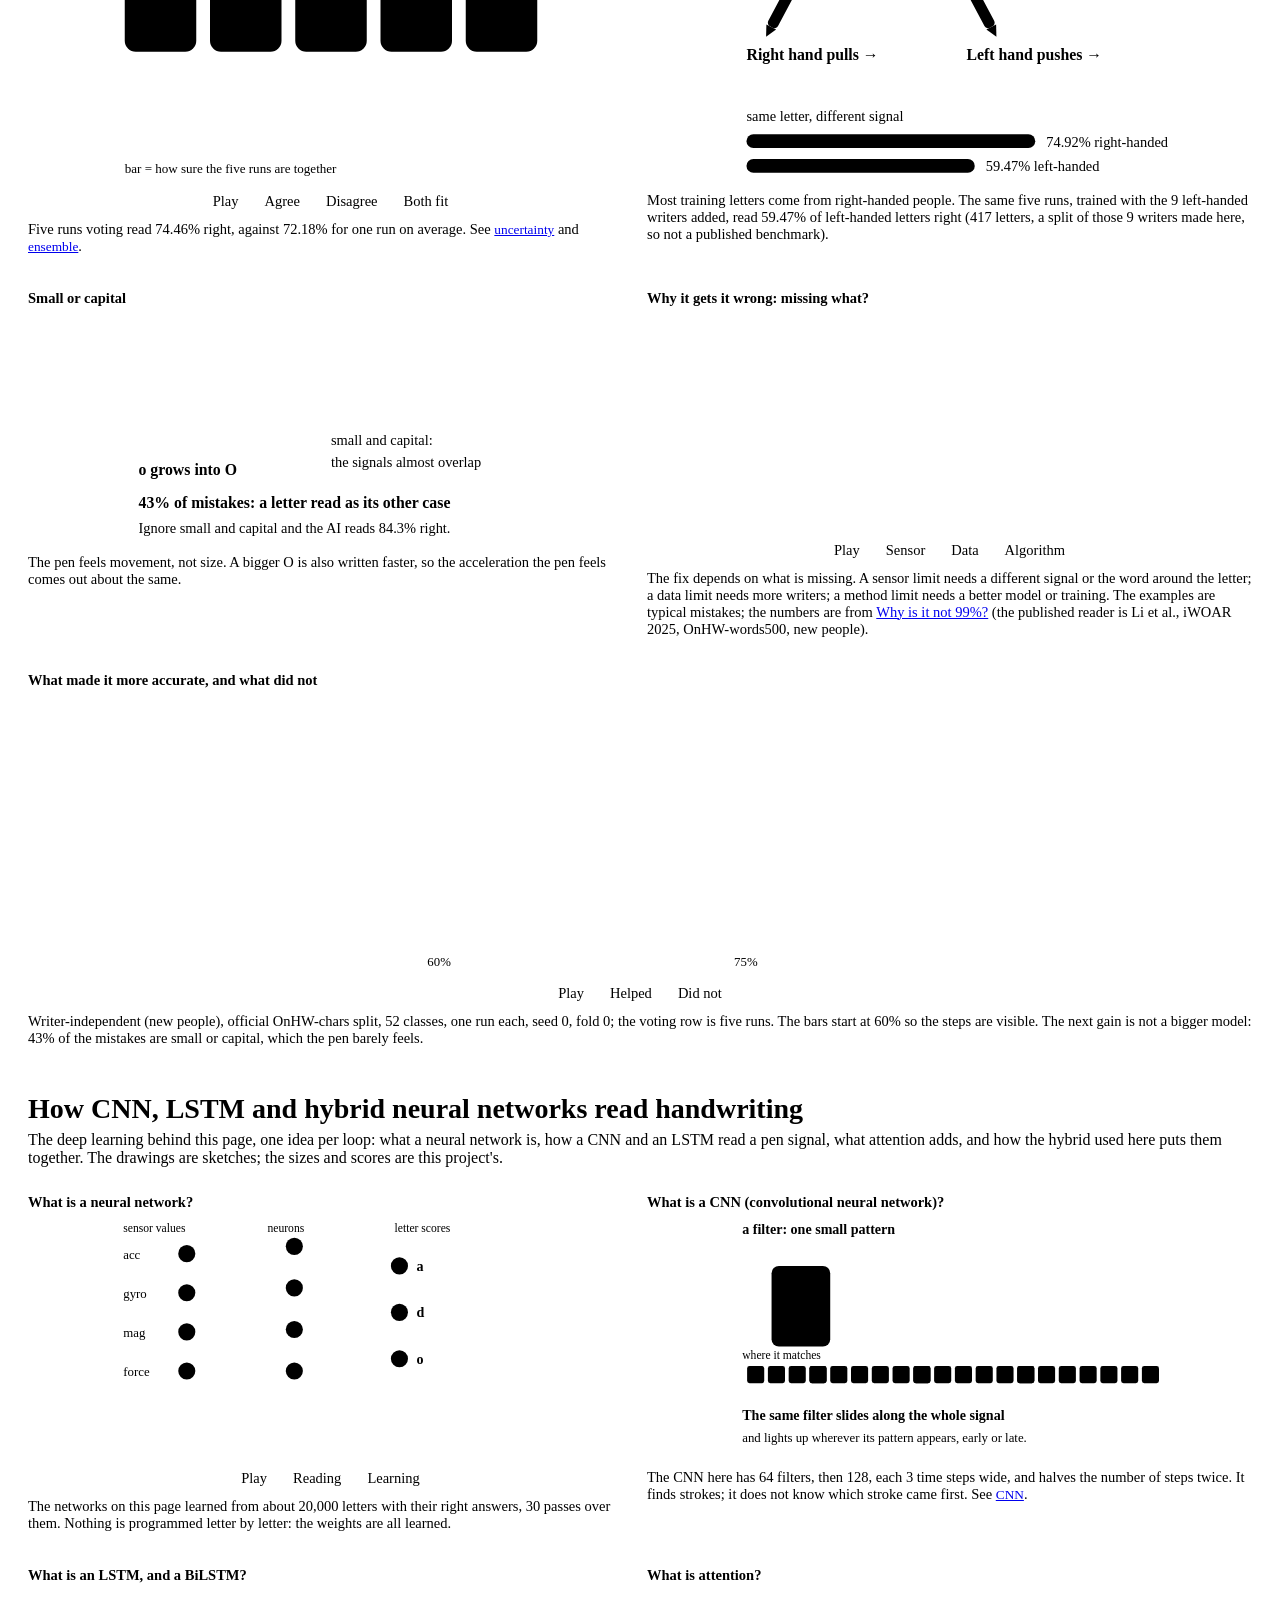
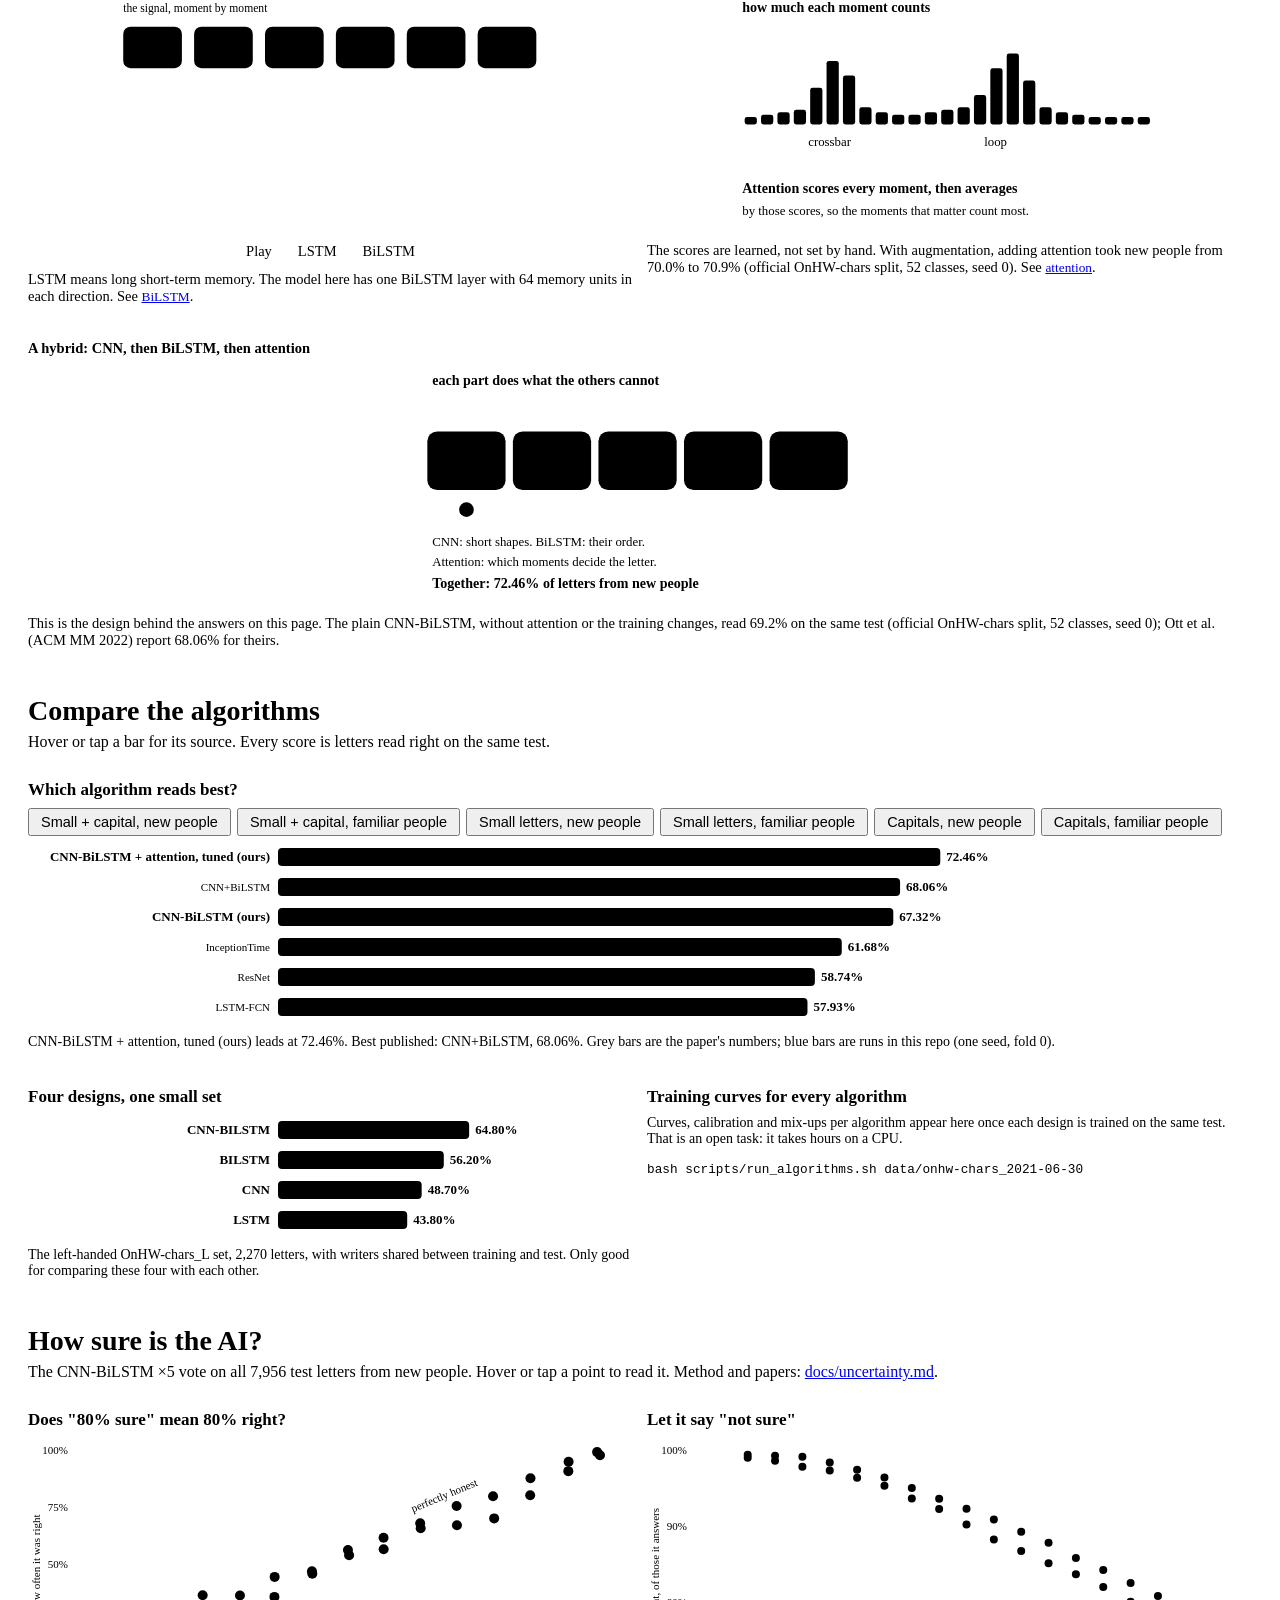
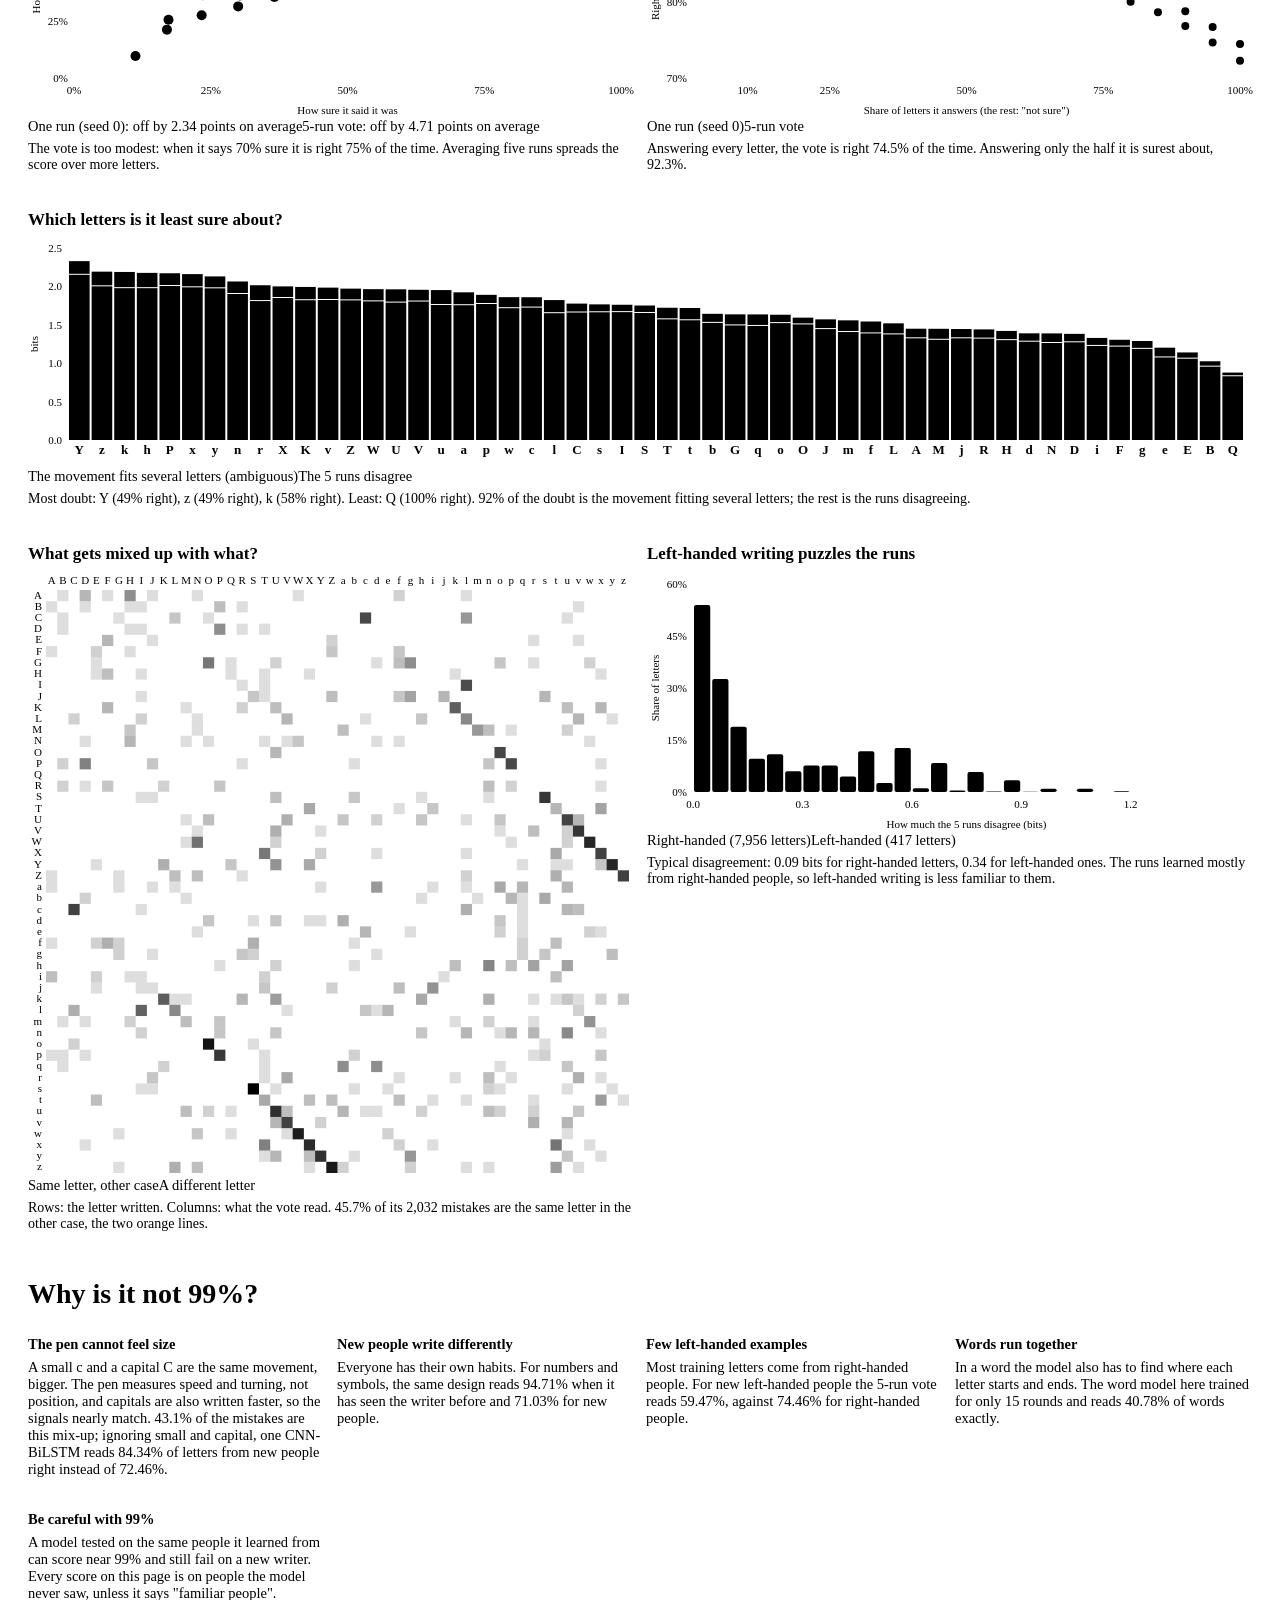
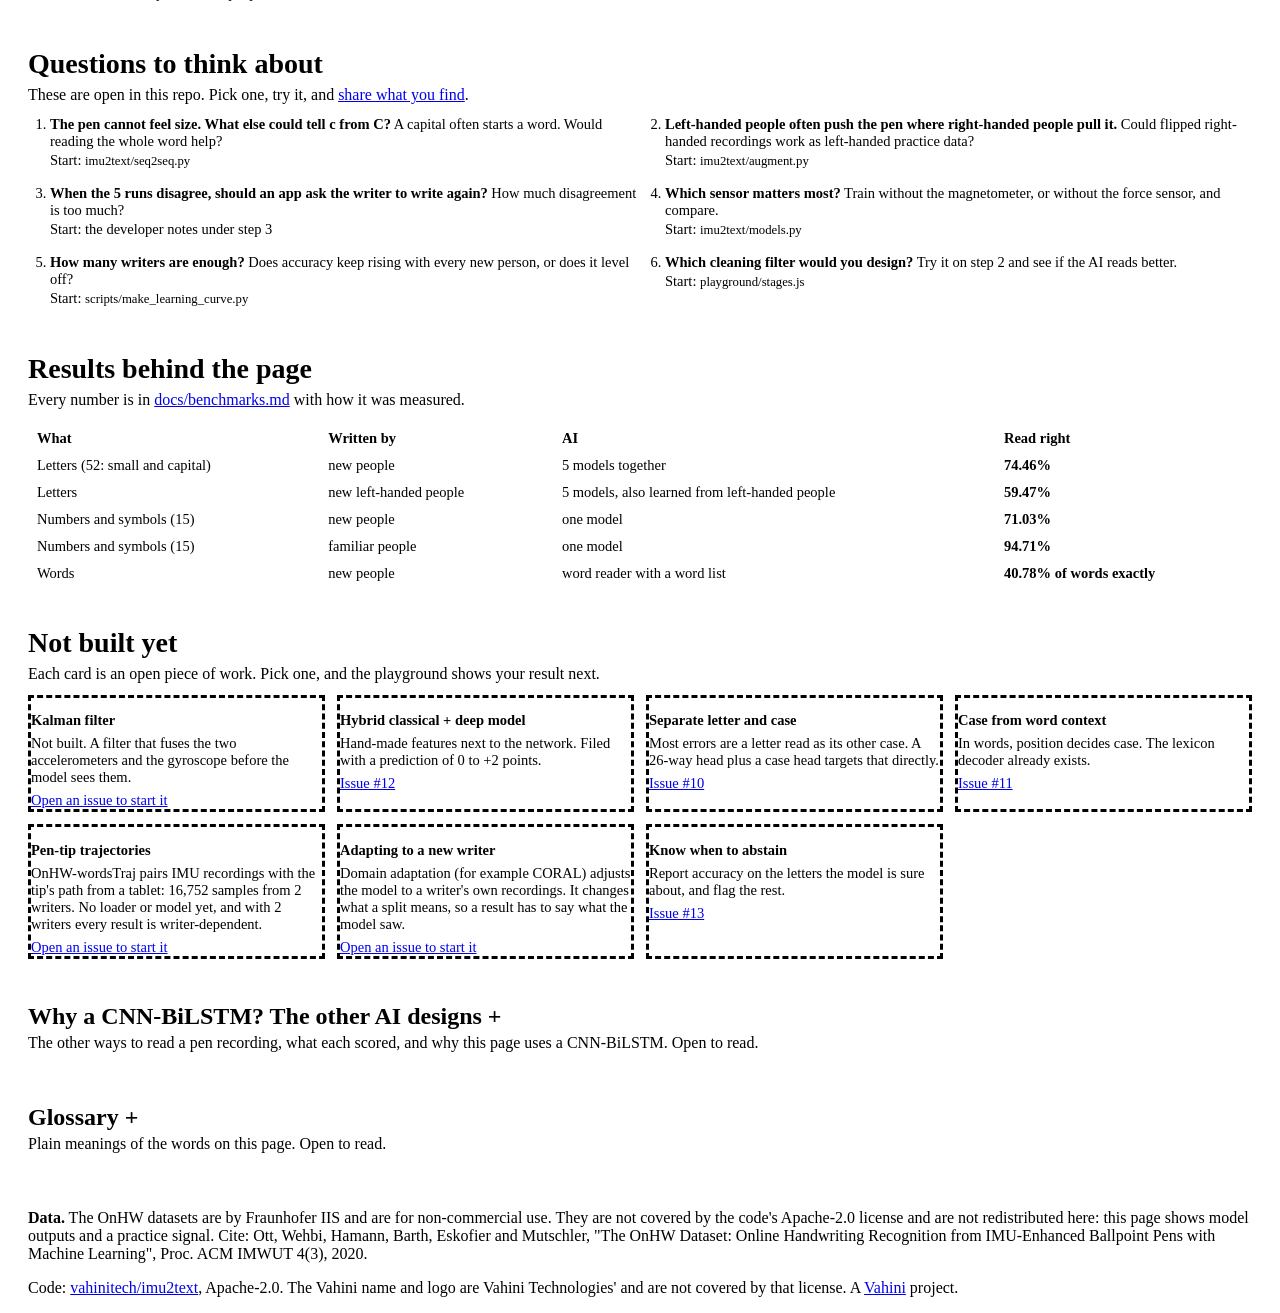
==== commit a4428875: "feat(playground): how CNN, LSTM and hybrid networks read handwriting Students ask what a CNN, an LST" ====
--- a/playground/index.html
+++ b/playground/index.html
@@ -4,7 +4,7 @@
   <meta charset="utf-8">
   <meta name="viewport" content="width=device-width, initial-scale=1">
   <title>Vahini Playground: see how AI reads handwriting from a sensor pen</title>
-  <meta name="description" content="Follow a handwritten letter, symbol or word from a sensor pen through filters and neural networks. Real results on unseen writers, open source.">
+  <meta name="description" content="Follow handwriting from a sensor pen through filters and neural networks (CNN, LSTM, attention), with animations and real results on unseen writers.">
   <link rel="canonical" href="https://playground.vahinitech.com/">
   <meta name="robots" content="index, follow">
   <meta name="theme-color" content="#222831">
@@ -39,7 +39,10 @@
     "license": "https://www.apache.org/licenses/LICENSE-2.0",
     "codeRepository": "https://github.com/vahinitech/imu2text",
     "publisher": {"@type": "Organization", "name": "Vahini Technologies", "url": "https://vahinitech.com/"},
-    "about": ["Handwriting recognition", "Inertial measurement unit", "Machine learning"],
+    "about": ["Handwriting recognition", "Online handwriting recognition", "Inertial measurement unit", "Machine learning", "Deep learning", "Convolutional neural network", "Long short-term memory", "Attention (machine learning)"],
+    "teaches": ["What a neural network is", "How a CNN reads a signal", "How an LSTM and a BiLSTM read a sequence", "What attention adds", "Writer-independent versus writer-dependent testing", "Offline versus online handwriting recognition"],
+    "keywords": "handwriting recognition, sensor pen, IMU, CNN, LSTM, BiLSTM, attention, CNN-BiLSTM, deep learning, OnHW",
+    "audience": {"@type": "EducationalAudience", "educationalRole": "student"},
     "citation": {
       "@type": "ScholarlyArticle",
       "name": "The OnHW Dataset: Online Handwriting Recognition from IMU-Enhanced Ballpoint Pens with Machine Learning",
@@ -65,6 +68,7 @@
       <nav aria-label="Page">
         <a href="#workspace">Play</a>
         <a href="#how">How it works</a>
+        <a href="#nets">Neural networks</a>
         <a href="#designs">AI designs</a>
         <a href="#algos">Charts</a>
         <a href="#glossary">Glossary</a>
@@ -234,6 +238,406 @@
   </section>
 
 
+  <section id="explain" class="wrap section" aria-labelledby="explain-h">
+    <h2 id="explain-h">Seven ideas, in motion</h2>
+    <p class="hint">The words that trip people up on this page, each as a short
+      loop. The drawings are sketches, not recordings; every number written in them
+      comes from a real run. The glossary below has the one-line meanings.</p>
+    <div class="explain-grid">
+
+      <figure class="v-card explain" aria-labelledby="ex-on-h">
+        <h3 id="ex-on-h">Offline and online handwriting</h3>
+        <svg class="ex ex--3" viewBox="0 0 360 190" role="img"
+          aria-label="The word cat three ways. Offline: a scan of finished ink becomes a grid of pixels, with no order or timing. Online on a tablet: the pen tip is recorded as x, y points in writing order. Online with a sensor pen, as on this page: the pen records its own movement over time, not where the ink is.">
+          <line x1="14" y1="96" x2="160" y2="96" class="ex-line"/>
+          <g class="ex-scene s1">
+            <path d="M44 64 C38 58 24 60 24 74 C24 88 38 90 44 82" class="ex-ink  d02"/><path d="M76 64 C70 58 56 60 56 74 C56 88 72 88 76 78 M76 60 L76 88" class="ex-ink  d10"/><path d="M96 50 L96 84 C96 90 102 92 108 86 M88 64 L106 64" class="ex-ink  d20"/>
+            <rect x="10" y="40" width="152" height="6" class="ex-scan"/>
+            <text x="200" y="20" class="label-strong">a photo: pixels</text>
+            <rect x="200" y="30" width="9.5" height="9.5" rx="1.5" class="ex-px"/><rect x="210.5" y="30" width="9.5" height="9.5" rx="1.5" class="ex-px"/><rect x="221" y="30" width="9.5" height="9.5" rx="1.5" class="ex-px"/><rect x="231.5" y="30" width="9.5" height="9.5" rx="1.5" class="ex-px"/><rect x="242" y="30" width="9.5" height="9.5" rx="1.5" class="ex-px"/><rect x="252.5" y="30" width="9.5" height="9.5" rx="1.5" class="ex-px"/><rect x="263" y="30" width="9.5" height="9.5" rx="1.5" class="ex-px"/><rect x="273.5" y="30" width="9.5" height="9.5" rx="1.5" class="ex-px"/><rect x="284" y="30" width="9.5" height="9.5" rx="1.5" class="ex-px"/><rect x="294.5" y="30" width="9.5" height="9.5" rx="1.5" class="ex-px"/><rect x="305" y="30" width="9.5" height="9.5" rx="1.5" class="ex-px"/><rect x="315.5" y="30" width="9.5" height="9.5" rx="1.5" class="ex-px"/><rect x="326" y="30" width="9.5" height="9.5" rx="1.5" class="ex-px ex-px--on"/><rect x="336.5" y="30" width="9.5" height="9.5" rx="1.5" class="ex-px"/><rect x="200" y="40.5" width="9.5" height="9.5" rx="1.5" class="ex-px"/><rect x="210.5" y="40.5" width="9.5" height="9.5" rx="1.5" class="ex-px"/><rect x="221" y="40.5" width="9.5" height="9.5" rx="1.5" class="ex-px"/><rect x="231.5" y="40.5" width="9.5" height="9.5" rx="1.5" class="ex-px"/><rect x="242" y="40.5" width="9.5" height="9.5" rx="1.5" class="ex-px"/><rect x="252.5" y="40.5" width="9.5" height="9.5" rx="1.5" class="ex-px"/><rect x="263" y="40.5" width="9.5" height="9.5" rx="1.5" class="ex-px"/><rect x="273.5" y="40.5" width="9.5" height="9.5" rx="1.5" class="ex-px"/><rect x="284" y="40.5" width="9.5" height="9.5" rx="1.5" class="ex-px"/><rect x="294.5" y="40.5" width="9.5" height="9.5" rx="1.5" class="ex-px"/><rect x="305" y="40.5" width="9.5" height="9.5" rx="1.5" class="ex-px"/><rect x="315.5" y="40.5" width="9.5" height="9.5" rx="1.5" class="ex-px"/><rect x="326" y="40.5" width="9.5" height="9.5" rx="1.5" class="ex-px ex-px--on"/><rect x="336.5" y="40.5" width="9.5" height="9.5" rx="1.5" class="ex-px"/><rect x="200" y="51" width="9.5" height="9.5" rx="1.5" class="ex-px"/><rect x="210.5" y="51" width="9.5" height="9.5" rx="1.5" class="ex-px ex-px--on"/><rect x="221" y="51" width="9.5" height="9.5" rx="1.5" class="ex-px ex-px--on"/><rect x="231.5" y="51" width="9.5" height="9.5" rx="1.5" class="ex-px"/><rect x="242" y="51" width="9.5" height="9.5" rx="1.5" class="ex-px"/><rect x="252.5" y="51" width="9.5" height="9.5" rx="1.5" class="ex-px ex-px--on"/><rect x="263" y="51" width="9.5" height="9.5" rx="1.5" class="ex-px ex-px--on"/><rect x="273.5" y="51" width="9.5" height="9.5" rx="1.5" class="ex-px"/><rect x="284" y="51" width="9.5" height="9.5" rx="1.5" class="ex-px"/><rect x="294.5" y="51" width="9.5" height="9.5" rx="1.5" class="ex-px"/><rect x="305" y="51" width="9.5" height="9.5" rx="1.5" class="ex-px"/><rect x="315.5" y="51" width="9.5" height="9.5" rx="1.5" class="ex-px ex-px--on"/><rect x="326" y="51" width="9.5" height="9.5" rx="1.5" class="ex-px ex-px--on"/><rect x="336.5" y="51" width="9.5" height="9.5" rx="1.5" class="ex-px ex-px--on"/><rect x="200" y="61.5" width="9.5" height="9.5" rx="1.5" class="ex-px ex-px--on"/><rect x="210.5" y="61.5" width="9.5" height="9.5" rx="1.5" class="ex-px"/><rect x="221" y="61.5" width="9.5" height="9.5" rx="1.5" class="ex-px"/><rect x="231.5" y="61.5" width="9.5" height="9.5" rx="1.5" class="ex-px"/><rect x="242" y="61.5" width="9.5" height="9.5" rx="1.5" class="ex-px"/><rect x="252.5" y="61.5" width="9.5" height="9.5" rx="1.5" class="ex-px"/><rect x="263" y="61.5" width="9.5" height="9.5" rx="1.5" class="ex-px"/><rect x="273.5" y="61.5" width="9.5" height="9.5" rx="1.5" class="ex-px ex-px--on"/><rect x="284" y="61.5" width="9.5" height="9.5" rx="1.5" class="ex-px"/><rect x="294.5" y="61.5" width="9.5" height="9.5" rx="1.5" class="ex-px"/><rect x="305" y="61.5" width="9.5" height="9.5" rx="1.5" class="ex-px"/><rect x="315.5" y="61.5" width="9.5" height="9.5" rx="1.5" class="ex-px"/><rect x="326" y="61.5" width="9.5" height="9.5" rx="1.5" class="ex-px ex-px--on"/><rect x="336.5" y="61.5" width="9.5" height="9.5" rx="1.5" class="ex-px"/><rect x="200" y="72" width="9.5" height="9.5" rx="1.5" class="ex-px ex-px--on"/><rect x="210.5" y="72" width="9.5" height="9.5" rx="1.5" class="ex-px"/><rect x="221" y="72" width="9.5" height="9.5" rx="1.5" class="ex-px"/><rect x="231.5" y="72" width="9.5" height="9.5" rx="1.5" class="ex-px"/><rect x="242" y="72" width="9.5" height="9.5" rx="1.5" class="ex-px"/><rect x="252.5" y="72" width="9.5" height="9.5" rx="1.5" class="ex-px"/><rect x="263" y="72" width="9.5" height="9.5" rx="1.5" class="ex-px ex-px--on"/><rect x="273.5" y="72" width="9.5" height="9.5" rx="1.5" class="ex-px ex-px--on"/><rect x="284" y="72" width="9.5" height="9.5" rx="1.5" class="ex-px"/><rect x="294.5" y="72" width="9.5" height="9.5" rx="1.5" class="ex-px"/><rect x="305" y="72" width="9.5" height="9.5" rx="1.5" class="ex-px"/><rect x="315.5" y="72" width="9.5" height="9.5" rx="1.5" class="ex-px"/><rect x="326" y="72" width="9.5" height="9.5" rx="1.5" class="ex-px ex-px--on"/><rect x="336.5" y="72" width="9.5" height="9.5" rx="1.5" class="ex-px"/><rect x="200" y="82.5" width="9.5" height="9.5" rx="1.5" class="ex-px ex-px--on"/><rect x="210.5" y="82.5" width="9.5" height="9.5" rx="1.5" class="ex-px"/><rect x="221" y="82.5" width="9.5" height="9.5" rx="1.5" class="ex-px"/><rect x="231.5" y="82.5" width="9.5" height="9.5" rx="1.5" class="ex-px"/><rect x="242" y="82.5" width="9.5" height="9.5" rx="1.5" class="ex-px"/><rect x="252.5" y="82.5" width="9.5" height="9.5" rx="1.5" class="ex-px ex-px--on"/><rect x="263" y="82.5" width="9.5" height="9.5" rx="1.5" class="ex-px"/><rect x="273.5" y="82.5" width="9.5" height="9.5" rx="1.5" class="ex-px ex-px--on"/><rect x="284" y="82.5" width="9.5" height="9.5" rx="1.5" class="ex-px"/><rect x="294.5" y="82.5" width="9.5" height="9.5" rx="1.5" class="ex-px"/><rect x="305" y="82.5" width="9.5" height="9.5" rx="1.5" class="ex-px"/><rect x="315.5" y="82.5" width="9.5" height="9.5" rx="1.5" class="ex-px"/><rect x="326" y="82.5" width="9.5" height="9.5" rx="1.5" class="ex-px ex-px--on"/><rect x="336.5" y="82.5" width="9.5" height="9.5" rx="1.5" class="ex-px"/><rect x="200" y="93" width="9.5" height="9.5" rx="1.5" class="ex-px"/><rect x="210.5" y="93" width="9.5" height="9.5" rx="1.5" class="ex-px ex-px--on"/><rect x="221" y="93" width="9.5" height="9.5" rx="1.5" class="ex-px ex-px--on"/><rect x="231.5" y="93" width="9.5" height="9.5" rx="1.5" class="ex-px"/><rect x="242" y="93" width="9.5" height="9.5" rx="1.5" class="ex-px"/><rect x="252.5" y="93" width="9.5" height="9.5" rx="1.5" class="ex-px"/><rect x="263" y="93" width="9.5" height="9.5" rx="1.5" class="ex-px ex-px--on"/><rect x="273.5" y="93" width="9.5" height="9.5" rx="1.5" class="ex-px ex-px--on"/><rect x="284" y="93" width="9.5" height="9.5" rx="1.5" class="ex-px"/><rect x="294.5" y="93" width="9.5" height="9.5" rx="1.5" class="ex-px"/><rect x="305" y="93" width="9.5" height="9.5" rx="1.5" class="ex-px"/><rect x="315.5" y="93" width="9.5" height="9.5" rx="1.5" class="ex-px"/><rect x="326" y="93" width="9.5" height="9.5" rx="1.5" class="ex-px"/><rect x="336.5" y="93" width="9.5" height="9.5" rx="1.5" class="ex-px ex-px--on"/>
+            <text x="10" y="138" class="label-strong">Offline: a scan or photo of finished ink</text>
+            <text x="10" y="156">The shape only. Which stroke came first is lost.</text>
+            <text x="10" y="174">Examples: a scanned exam, a cheque, a photo of a note.</text>
+          </g>
+          <g class="ex-scene s2">
+            <path d="M44 64 C38 58 24 60 24 74 C24 88 38 90 44 82" class="ex-ink draw d02"/><path d="M76 64 C70 58 56 60 56 74 C56 88 72 88 76 78 M76 60 L76 88" class="ex-ink draw d10"/><path d="M96 50 L96 84 C96 90 102 92 108 86 M88 64 L106 64" class="ex-ink draw d20"/>
+            <g class="pop d02"><circle cx="44" cy="64" r="3" class="ex-dot"/><text x="44" y="56">1</text></g>
+            <g class="pop d10"><circle cx="76" cy="64" r="3" class="ex-dot"/><text x="80" y="58">2</text></g>
+            <g class="pop d20"><circle cx="96" cy="50" r="3" class="ex-dot"/><text x="100" y="48">3</text></g>
+            <text x="200" y="20" class="label-strong">points in order</text>
+            <text x="200" y="42" class="pop d02 ex-mono">x 44  y 64  t 0.00 s</text>
+            <text x="200" y="60" class="pop d06 ex-mono">x 30  y 60  t 0.05 s</text>
+            <text x="200" y="78" class="pop d10 ex-mono">x 76  y 64  t 0.42 s</text>
+            <text x="200" y="96" class="pop d20 ex-mono">x 96  y 50  t 0.90 s</text>
+            <text x="10" y="138" class="label-strong">Online: the pen tip, point by point</text>
+            <text x="10" y="156">Where the tip is, in writing order, with time.</text>
+            <text x="10" y="174">Examples: a stylus on a tablet or phone screen.</text>
+          </g>
+          <g class="ex-scene s3">
+            <path d="M44 64 C38 58 24 60 24 74 C24 88 38 90 44 82" class="ex-ink draw d02"/><path d="M76 64 C70 58 56 60 56 74 C56 88 72 88 76 78 M76 60 L76 88" class="ex-ink draw d10"/><path d="M96 50 L96 84 C96 90 102 92 108 86 M88 64 L106 64" class="ex-ink draw d20"/>
+            <g class="ex-pen ex-pen--word"><rect x="-4" y="-46" width="8" height="46" rx="3"/><path d="M-4 0 L0 8 L4 0 Z"/></g>
+            <text x="200" y="20" class="label-strong">movement over time</text>
+            <polyline points="200,40 214,32 228,50 242,30 256,48 270,36 284,52 298,34 312,46 326,38 344,42" class="ex-sig draw"/>
+            <polyline points="200,72 214,80 228,62 242,82 256,66 270,84 284,64 298,78 312,70 326,80 344,74" class="ex-sig ex-sig--alt draw d06"/>
+            <text x="200" y="104">13 sensor signals, 100 a second</text>
+            <text x="10" y="138" class="label-strong">Online, with a sensor pen: this page</text>
+            <text x="10" y="156">Ink on real paper; the pen feels how it moves.</text>
+            <text x="10" y="174">No camera, no tablet, and no x, y position.</text>
+          </g>
+        </svg>
+        <div class="ex-steps" role="radiogroup" aria-label="Scene">
+          <input type="radio" name="ex-on" id="ex-on-play" value="play" checked><label for="ex-on-play">Play</label>
+          <input type="radio" name="ex-on" id="ex-on-1" value="1"><label for="ex-on-1">Offline</label>
+          <input type="radio" name="ex-on" id="ex-on-2" value="2"><label for="ex-on-2">Tablet</label>
+          <input type="radio" name="ex-on" id="ex-on-3" value="3"><label for="ex-on-3">Sensor pen</label>
+        </div>
+        <figcaption class="hint">OnHW stands for online handwriting: every recording here
+          is the third kind. Online data keeps the order and speed of the strokes, which
+          the shape alone does not have, but the sensor pen has to work out the letter
+          without ever knowing where the tip is.</figcaption>
+      </figure>
+
+      <figure class="v-card explain" aria-labelledby="ex-people-h">
+        <h3 id="ex-people-h">Writer-independent and writer-dependent</h3>
+        <svg class="ex ex--2" viewBox="0 0 320 170" role="img"
+          aria-label="Four writers send their letters to training and test. Writer-dependent, or familiar people: every writer has letters on both sides. Writer-independent, or new people: one writer is kept out of training and only tested.">
+          <g class="ex-people">
+            <circle cx="40" cy="20" r="9" class="w1"/><circle cx="80" cy="20" r="9" class="w2"/>
+            <circle cx="120" cy="20" r="9" class="w3"/><circle cx="160" cy="20" r="9" class="w4"/>
+            <text x="190" y="24">4 writers</text>
+          </g>
+          <rect x="10" y="44" width="180" height="78" rx="8" class="ex-box"/>
+          <text x="18" y="60" class="label-strong">Training</text>
+          <rect x="204" y="44" width="106" height="78" rx="8" class="ex-box"/>
+          <text x="212" y="60" class="label-strong">Test</text>
+          <g class="ex-scene s1">
+            <g class="pop d02"><circle cx="30" cy="80" r="6" class="w1"/><circle cx="46" cy="80" r="6" class="w1"/><circle cx="62" cy="80" r="6" class="w1"/></g>
+            <g class="pop d05"><circle cx="30" cy="102" r="6" class="w2"/><circle cx="46" cy="102" r="6" class="w2"/><circle cx="62" cy="102" r="6" class="w2"/></g>
+            <g class="pop d08"><circle cx="100" cy="80" r="6" class="w3"/><circle cx="116" cy="80" r="6" class="w3"/><circle cx="132" cy="80" r="6" class="w3"/></g>
+            <g class="pop d11"><circle cx="100" cy="102" r="6" class="w4"/><circle cx="116" cy="102" r="6" class="w4"/><circle cx="132" cy="102" r="6" class="w4"/></g>
+            <g class="pop d15"><circle cx="224" cy="80" r="6" class="w1"/><circle cx="240" cy="80" r="6" class="w2"/><circle cx="256" cy="80" r="6" class="w3"/><circle cx="272" cy="80" r="6" class="w4"/></g>
+            <text x="10" y="142" class="label-strong">Writer-dependent ("familiar people")</text>
+            <text x="10" y="160">Everyone is on both sides. 80.07% right.</text>
+          </g>
+          <g class="ex-scene s2">
+            <g class="pop d02"><circle cx="30" cy="80" r="6" class="w1"/><circle cx="46" cy="80" r="6" class="w1"/><circle cx="62" cy="80" r="6" class="w1"/><circle cx="78" cy="80" r="6" class="w1"/></g>
+            <g class="pop d05"><circle cx="30" cy="102" r="6" class="w2"/><circle cx="46" cy="102" r="6" class="w2"/><circle cx="62" cy="102" r="6" class="w2"/><circle cx="78" cy="102" r="6" class="w2"/></g>
+            <g class="pop d08"><circle cx="110" cy="80" r="6" class="w3"/><circle cx="126" cy="80" r="6" class="w3"/><circle cx="142" cy="80" r="6" class="w3"/><circle cx="158" cy="80" r="6" class="w3"/></g>
+            <g class="pop d13"><circle cx="224" cy="80" r="6" class="w4"/><circle cx="240" cy="80" r="6" class="w4"/><circle cx="256" cy="80" r="6" class="w4"/><circle cx="272" cy="80" r="6" class="w4"/></g>
+            <text x="224" y="108" class="pop d16">never trained on</text>
+            <text x="10" y="142" class="label-strong">Writer-independent ("new people")</text>
+            <text x="10" y="160">The test writer is kept out, like a new pen owner. 72.46% right.</text>
+          </g>
+        </svg>
+        <div class="ex-steps" role="radiogroup" aria-label="Scene">
+          <input type="radio" name="ex-people" id="ex-people-play" value="play" checked><label for="ex-people-play">Play</label>
+          <input type="radio" name="ex-people" id="ex-people-1" value="1"><label for="ex-people-1">Familiar</label>
+          <input type="radio" name="ex-people" id="ex-people-2" value="2"><label for="ex-people-2">New</label>
+        </div>
+        <figcaption class="hint">Official OnHW-chars split, 52 classes, one model.
+          <a class="term" href="#term-new-people">New people</a> is the fair test, and
+          the one the scores on this page use.</figcaption>
+      </figure>
+
+      <figure class="v-card explain" aria-labelledby="ex-unsure-h">
+        <h3 id="ex-unsure-h">Uncertainty: when five runs disagree</h3>
+        <svg class="ex ex--3" viewBox="0 0 320 170" role="img"
+          aria-label="Five runs of the AI read the same letter. First all five say a, so the answer is sure. Then they give five different answers, which means the writing is unusual. Then each one hesitates between small o and capital O, which means the movement fits both.">
+          <g class="ex-runs">
+            <rect x="10" y="10" width="52" height="64" rx="8" class="ex-box"/><text x="20" y="26">run 1</text>
+            <rect x="72" y="10" width="52" height="64" rx="8" class="ex-box"/><text x="82" y="26">run 2</text>
+            <rect x="134" y="10" width="52" height="64" rx="8" class="ex-box"/><text x="144" y="26">run 3</text>
+            <rect x="196" y="10" width="52" height="64" rx="8" class="ex-box"/><text x="206" y="26">run 4</text>
+            <rect x="258" y="10" width="52" height="64" rx="8" class="ex-box"/><text x="268" y="26">run 5</text>
+          </g>
+          <g class="ex-scene s1">
+            <g class="ex-say"><text x="36" y="60" class="pop d02">a</text><text x="98" y="60" class="pop d04">a</text><text x="160" y="60" class="pop d06">a</text><text x="222" y="60" class="pop d08">a</text><text x="284" y="60" class="pop d10">a</text></g>
+            <rect x="10" y="88" width="300" height="12" rx="6" class="ex-track"/>
+            <rect x="10" y="88" width="285" height="12" rx="6" class="ex-bar grow d12"/>
+            <text x="10" y="120" class="label-strong">They agree: "a"</text>
+            <text x="10" y="140">Trust the answer.</text>
+          </g>
+          <g class="ex-scene s2">
+            <g class="ex-say"><text x="36" y="60" class="pop d02">a</text><text x="98" y="60" class="pop d04">d</text><text x="160" y="60" class="pop d06">q</text><text x="222" y="60" class="pop d08">a</text><text x="284" y="60" class="pop d10">o</text></g>
+            <rect x="10" y="88" width="300" height="12" rx="6" class="ex-track"/>
+            <rect x="10" y="88" width="105" height="12" rx="6" class="ex-bar ex-bar--warn grow d12"/>
+            <text x="10" y="120" class="label-strong">They disagree: the writing is unusual</text>
+            <text x="10" y="140">Unlike the letters they learned from. Ask the writer.</text>
+          </g>
+          <g class="ex-scene s3">
+            <g class="ex-say ex-say--small"><text x="22" y="60" class="pop d02">o|O</text><text x="84" y="60" class="pop d04">o|O</text><text x="146" y="60" class="pop d06">o|O</text><text x="208" y="60" class="pop d08">o|O</text><text x="270" y="60" class="pop d10">o|O</text></g>
+            <rect x="10" y="88" width="300" height="12" rx="6" class="ex-track"/>
+            <rect x="10" y="88" width="150" height="12" rx="6" class="ex-bar grow d12"/>
+            <rect x="160" y="88" width="140" height="12" rx="6" class="ex-bar ex-bar--alt grow d14"/>
+            <text x="10" y="120" class="label-strong">All hesitate between o and O</text>
+            <text x="10" y="140">The movement fits both. Asking again will not help.</text>
+          </g>
+          <text x="10" y="162" class="ex-foot">bar = how sure the five runs are together</text>
+        </svg>
+        <div class="ex-steps" role="radiogroup" aria-label="Scene">
+          <input type="radio" name="ex-unsure" id="ex-unsure-play" value="play" checked><label for="ex-unsure-play">Play</label>
+          <input type="radio" name="ex-unsure" id="ex-unsure-1" value="1"><label for="ex-unsure-1">Agree</label>
+          <input type="radio" name="ex-unsure" id="ex-unsure-2" value="2"><label for="ex-unsure-2">Disagree</label>
+          <input type="radio" name="ex-unsure" id="ex-unsure-3" value="3"><label for="ex-unsure-3">Both fit</label>
+        </div>
+        <figcaption class="hint">Five runs voting read 74.46% right, against 72.18% for one
+          run on average. See <a class="term" href="#term-uncertainty">uncertainty</a> and
+          <a class="term" href="#term-ensemble">ensemble</a>.</figcaption>
+      </figure>
+
+      <figure class="v-card explain" aria-labelledby="ex-left-h">
+        <h3 id="ex-left-h">Left-handed writers</h3>
+        <svg class="ex" viewBox="0 0 320 170" role="img"
+          aria-label="A right hand pulls the pen along the line; a left hand pushes it. The same letter makes a different signal. The AI, trained mostly on right-handed people, reads 74.92% right for them and 59.47% for left-handed people.">
+          <line x1="12" y1="58" x2="148" y2="58" class="ex-line"/>
+          <path d="M30 56 q12 -34 24 0 q12 -34 24 0 q12 -34 24 0" class="ex-ink draw"/>
+          <g class="ex-pen ex-pen--right"><rect x="-4" y="-46" width="8" height="46" rx="3"/><path d="M-4 0 L0 8 L4 0 Z"/></g>
+          <text x="12" y="80" class="label-strong">Right hand pulls →</text>
+          <line x1="172" y1="58" x2="308" y2="58" class="ex-line"/>
+          <path d="M190 56 q12 -34 24 0 q12 -34 24 0 q12 -34 24 0" class="ex-ink draw"/>
+          <g class="ex-pen ex-pen--left"><rect x="-4" y="-46" width="8" height="46" rx="3"/><path d="M-4 0 L0 8 L4 0 Z"/></g>
+          <text x="172" y="80" class="label-strong">Left hand pushes →</text>
+          <polyline points="12,104 30,98 48,110 66,96 84,108 102,99 120,106 148,102" class="ex-sig draw"/>
+          <polyline points="172,102 190,110 208,96 226,108 244,94 262,111 280,98 308,104" class="ex-sig ex-sig--alt draw"/>
+          <text x="12" y="124">same letter, different signal</text>
+          <rect x="12" y="134" width="210" height="10" rx="5" class="ex-bar grow d24"/>
+          <text x="230" y="143">74.92% right-handed</text>
+          <rect x="12" y="152" width="166" height="10" rx="5" class="ex-bar ex-bar--warn grow d28"/>
+          <text x="186" y="161">59.47% left-handed</text>
+        </svg>
+        <figcaption class="hint">Most training letters come from right-handed people.
+          The same five runs, trained with the 9 left-handed writers added, read
+          59.47% of left-handed letters right (417 letters, a split of those 9
+          writers made here, so not a published benchmark).</figcaption>
+      </figure>
+
+      <figure class="v-card explain" aria-labelledby="ex-case-h">
+        <h3 id="ex-case-h">Small or capital</h3>
+        <svg class="ex" viewBox="0 0 320 170" role="img"
+          aria-label="A small o grows into a capital O. The pen makes the same movement, only bigger, and the two signals almost overlap, so the AI often cannot tell them apart.">
+          <circle cx="70" cy="58" r="40" class="ex-ink ex-grow"/>
+          <text x="20" y="118" class="label-strong">o grows into O</text>
+          <polyline points="160,60 175,40 190,72 205,38 220,74 235,42 250,70 265,46 300,58" class="ex-sig draw"/>
+          <polyline points="160,62 175,43 190,70 205,41 220,71 235,45 250,68 265,48 300,60" class="ex-sig ex-sig--alt draw d06"/>
+          <text x="160" y="96">small and capital:</text>
+          <text x="160" y="112">the signals almost overlap</text>
+          <text x="20" y="142" class="label-strong">43% of mistakes: a letter read as its other case</text>
+          <text x="20" y="160">Ignore small and capital and the AI reads 84.3% right.</text>
+        </svg>
+        <figcaption class="hint">The pen feels movement, not size. A bigger O is also
+          written faster, so the acceleration the pen feels comes out about the same.</figcaption>
+      </figure>
+
+      <figure class="v-card explain" aria-labelledby="ex-why-h">
+        <h3 id="ex-why-h">Why it gets it wrong: missing what?</h3>
+        <svg class="ex ex--3" viewBox="0 0 360 180" role="img"
+          aria-label="Three kinds of mistake. A small c read as a capital C: the sensor is missing position, so it cannot feel size. A left-handed writer misread: the data is missing, only 9 left-handed writers. A word misread: the algorithm is missing, the word reader is small and short-trained.">
+          <g class="ex-scene s1">
+            <rect x="10" y="8" width="108" height="24" rx="12" class="ex-chip ex-chip--on"/><text x="64" y="24" class="ex-chip__t ex-chip__t--on">Sensor</text><rect x="126" y="8" width="108" height="24" rx="12" class="ex-chip"/><text x="180" y="24" class="ex-chip__t">Data</text><rect x="242" y="8" width="108" height="24" rx="12" class="ex-chip"/><text x="296" y="24" class="ex-chip__t">Algorithm</text>
+            <text x="10" y="54">written</text><text x="10" y="84" class="ex-big pop d02">c</text>
+            <text x="150" y="70" class="ex-arrow pop d06">→</text>
+            <text x="190" y="54">the AI read</text><text x="190" y="84" class="ex-big ex-big--wrong pop d10">C</text>
+            <text x="10" y="114" class="label-strong pop d14">Missing: position. The sensor cannot feel size.</text>
+            <text x="10" y="134" class="pop d16">The pen feels movement, not where the tip is, so c and C</text>
+            <text x="10" y="152" class="pop d20">look alike. More data or a bigger AI cannot add what the</text>
+            <text x="10" y="170" class="pop d24">pen never measured. 43.1% of letter mistakes are this.</text>
+          </g>
+          <g class="ex-scene s2">
+            <rect x="10" y="8" width="108" height="24" rx="12" class="ex-chip"/><text x="64" y="24" class="ex-chip__t">Sensor</text><rect x="126" y="8" width="108" height="24" rx="12" class="ex-chip ex-chip--on"/><text x="180" y="24" class="ex-chip__t ex-chip__t--on">Data</text><rect x="242" y="8" width="108" height="24" rx="12" class="ex-chip"/><text x="296" y="24" class="ex-chip__t">Algorithm</text>
+            <text x="10" y="54">written</text><text x="10" y="84" class="ex-big pop d02">a</text>
+            <text x="150" y="70" class="ex-arrow pop d06">→</text>
+            <text x="190" y="54">the AI read</text><text x="190" y="84" class="ex-big ex-big--wrong pop d10">d</text>
+            <text x="10" y="114" class="label-strong pop d14">Missing: examples. Too few writers like this one.</text>
+            <text x="10" y="134" class="pop d16">Only 9 left-handed people are in the data, so the AI has</text>
+            <text x="10" y="152" class="pop d20">seen few hands like theirs: 59.47% right, against 74.46%</text>
+            <text x="10" y="170" class="pop d24">for right-handed people. More writers would help here.</text>
+          </g>
+          <g class="ex-scene s3">
+            <rect x="10" y="8" width="108" height="24" rx="12" class="ex-chip"/><text x="64" y="24" class="ex-chip__t">Sensor</text><rect x="126" y="8" width="108" height="24" rx="12" class="ex-chip"/><text x="180" y="24" class="ex-chip__t">Data</text><rect x="242" y="8" width="108" height="24" rx="12" class="ex-chip ex-chip--on"/><text x="296" y="24" class="ex-chip__t ex-chip__t--on">Algorithm</text>
+            <text x="10" y="54">written</text><text x="10" y="84" class="ex-big pop d02">ging</text>
+            <text x="150" y="70" class="ex-arrow pop d06">→</text>
+            <text x="190" y="54">the AI read</text><text x="190" y="84" class="ex-big ex-big--wrong pop d10">sing</text>
+            <text x="10" y="114" class="label-strong pop d14">Missing: method. The algorithm can do better.</text>
+            <text x="10" y="134" class="pop d16">The word reader is small and trained for 15 rounds; it</text>
+            <text x="10" y="152" class="pop d20">gets 8.9% of words exactly before the word list. A published</text>
+            <text x="10" y="170" class="pop d24">reader on the same words reaches 7.37% letter errors.</text>
+          </g>
+        </svg>
+        <div class="ex-steps" role="radiogroup" aria-label="Scene">
+          <input type="radio" name="ex-why" id="ex-why-play" value="play" checked><label for="ex-why-play">Play</label>
+          <input type="radio" name="ex-why" id="ex-why-1" value="1"><label for="ex-why-1">Sensor</label>
+          <input type="radio" name="ex-why" id="ex-why-2" value="2"><label for="ex-why-2">Data</label>
+          <input type="radio" name="ex-why" id="ex-why-3" value="3"><label for="ex-why-3">Algorithm</label>
+        </div>
+        <figcaption class="hint">The fix depends on what is missing. A sensor limit needs a
+          different signal or the word around the letter; a data limit needs more writers;
+          a method limit needs a better model or training. The examples are typical
+          mistakes; the numbers are from <a href="#why-not-more">Why is it not 99%?</a>
+          (the published reader is Li et al., iWOAR 2025, OnHW-words500, new people).</figcaption>
+      </figure>
+
+      <figure class="v-card explain explain--wide" aria-labelledby="ex-better-h">
+        <h3 id="ex-better-h">What made it more accurate, and what did not</h3>
+        <svg class="ex ex--2" viewBox="0 0 360 230" role="img"
+          aria-label="Steps that helped on new people: plain CNN-BiLSTM 69.2%, plus augmentation 70.0%, plus attention 70.9%, plus label smoothing and a learning-rate schedule 72.5%, five runs voting 74.46%. Steps that did not: a bigger model 69.6%, and a bigger model with every trick 70.4%, while it learned 99.2% of its training letters.">
+          <line x1="265" y1="30" x2="265" y2="208" class="ex-line ex-line--faint"/>
+          <text x="257" y="222">75%</text>
+          <text x="6" y="222">60%</text>
+          <g class="ex-scene s1">
+            <text x="10" y="18" class="label-strong">What helped: changes that stop it memorising</text>
+            <g class="pop d02"><text x="10" y="44">CNN-BiLSTM, plain</text></g><rect x="10" y="49" width="156" height="12" rx="4" class="ex-bar  grow d02"/><text x="172" y="59" class="label-strong pop d02">69.2%</text>
+            <g class="pop d08"><text x="10" y="78">+ stretched and shaken copies (augmentation)</text></g><rect x="10" y="83" width="170" height="12" rx="4" class="ex-bar  grow d08"/><text x="186" y="93" class="label-strong pop d08">70.0%</text>
+            <g class="pop d14"><text x="10" y="112">+ attention</text></g><rect x="10" y="117" width="185" height="12" rx="4" class="ex-bar  grow d14"/><text x="201" y="127" class="label-strong pop d14">70.9%</text>
+            <g class="pop d20"><text x="10" y="146">+ label smoothing, learning-rate schedule</text></g><rect x="10" y="151" width="212" height="12" rx="4" class="ex-bar  grow d20"/><text x="228" y="161" class="label-strong pop d20">72.5%</text>
+            <g class="pop d26"><text x="10" y="180">5 runs voting (ensemble)</text></g><rect x="10" y="185" width="246" height="12" rx="4" class="ex-bar ex-bar--alt grow d26"/><text x="262" y="195" class="label-strong pop d26">74.46%</text>
+          </g>
+          <g class="ex-scene s2">
+            <text x="10" y="18" class="label-strong">What did not: a bigger model</text>
+            <g class="pop d02"><text x="10" y="44">CNN-BiLSTM, plain</text><text x="350" y="44" class="ex-end">learned 90.1% of training</text></g><rect x="10" y="49" width="156" height="12" rx="4" class="ex-bar  grow d02"/><text x="172" y="59" class="label-strong pop d02">69.2%</text>
+            <g class="pop d08"><text x="10" y="78">Bigger: 2 BiLSTM layers of 100</text><text x="350" y="78" class="ex-end">learned 95.5%</text></g><rect x="10" y="83" width="163" height="12" rx="4" class="ex-bar ex-bar--warn grow d08"/><text x="179" y="93" class="label-strong pop d08">69.6%</text>
+            <g class="pop d14"><text x="10" y="112">Bigger + every trick above</text><text x="350" y="112" class="ex-end">learned 99.2%</text></g><rect x="10" y="117" width="177" height="12" rx="4" class="ex-bar ex-bar--warn grow d14"/><text x="193" y="127" class="label-strong pop d14">70.4%</text>
+            <text x="10" y="164" class="pop d26">It learned almost every training letter, yet read</text>
+            <text x="10" y="180" class="pop d26">new people only 1.2 points better than plain.</text>
+          </g>
+        </svg>
+        <div class="ex-steps" role="radiogroup" aria-label="Scene">
+          <input type="radio" name="ex-better" id="ex-better-play" value="play" checked><label for="ex-better-play">Play</label>
+          <input type="radio" name="ex-better" id="ex-better-1" value="1"><label for="ex-better-1">Helped</label>
+          <input type="radio" name="ex-better" id="ex-better-2" value="2"><label for="ex-better-2">Did not</label>
+        </div>
+        <figcaption class="hint">Writer-independent (new people), official OnHW-chars split,
+          52 classes, one run each, seed 0, fold 0; the voting row is five runs. The bars
+          start at 60% so the steps are visible. The next gain is not a bigger model:
+          43% of the mistakes are small or capital, which the pen barely feels.</figcaption>
+      </figure>
+
+    </div>
+  </section>
+
+  <section id="nets" class="wrap section" aria-labelledby="nets-h">
+    <h2 id="nets-h">How CNN, LSTM and hybrid neural networks read handwriting</h2>
+    <p class="hint">The deep learning behind this page, one idea per loop: what a neural
+      network is, how a CNN and an LSTM read a pen signal, what attention adds, and how the
+      hybrid used here puts them together. The drawings are sketches; the sizes and scores
+      are this project's.</p>
+    <div class="explain-grid">
+
+      <figure class="v-card explain" aria-labelledby="nn-net-h">
+        <h3 id="nn-net-h">What is a neural network?</h3>
+        <svg class="ex ex--2" viewBox="0 0 360 200" role="img"
+          aria-label="Sensor values go in on the left, pass through a layer of neurons, and come out as a score for each letter. In training, a wrong answer sends a correction backwards that changes every weight.">
+          <text x="10" y="12" class="ex-foot">sensor values</text><text x="128" y="12" class="ex-foot">neurons</text><text x="232" y="12" class="ex-foot">letter scores</text>
+          <line x1="62" y1="30" x2="150" y2="24" class="ex-edge draw"/><line x1="62" y1="30" x2="150" y2="58" class="ex-edge draw"/><line x1="62" y1="30" x2="150" y2="92" class="ex-edge draw"/><line x1="62" y1="30" x2="150" y2="126" class="ex-edge draw"/><line x1="62" y1="62" x2="150" y2="24" class="ex-edge draw"/><line x1="62" y1="62" x2="150" y2="58" class="ex-edge draw"/><line x1="62" y1="62" x2="150" y2="92" class="ex-edge draw"/><line x1="62" y1="62" x2="150" y2="126" class="ex-edge draw"/><line x1="62" y1="94" x2="150" y2="24" class="ex-edge draw"/><line x1="62" y1="94" x2="150" y2="58" class="ex-edge draw"/><line x1="62" y1="94" x2="150" y2="92" class="ex-edge draw"/><line x1="62" y1="94" x2="150" y2="126" class="ex-edge draw"/><line x1="62" y1="126" x2="150" y2="24" class="ex-edge draw"/><line x1="62" y1="126" x2="150" y2="58" class="ex-edge draw"/><line x1="62" y1="126" x2="150" y2="92" class="ex-edge draw"/><line x1="62" y1="126" x2="150" y2="126" class="ex-edge draw"/><line x1="150" y1="24" x2="236" y2="40" class="ex-edge draw d06"/><line x1="150" y1="24" x2="236" y2="78" class="ex-edge draw d06"/><line x1="150" y1="24" x2="236" y2="116" class="ex-edge draw d06"/><line x1="150" y1="58" x2="236" y2="40" class="ex-edge draw d06"/><line x1="150" y1="58" x2="236" y2="78" class="ex-edge draw d06"/><line x1="150" y1="58" x2="236" y2="116" class="ex-edge draw d06"/><line x1="150" y1="92" x2="236" y2="40" class="ex-edge draw d06"/><line x1="150" y1="92" x2="236" y2="78" class="ex-edge draw d06"/><line x1="150" y1="92" x2="236" y2="116" class="ex-edge draw d06"/><line x1="150" y1="126" x2="236" y2="40" class="ex-edge draw d06"/><line x1="150" y1="126" x2="236" y2="78" class="ex-edge draw d06"/><line x1="150" y1="126" x2="236" y2="116" class="ex-edge draw d06"/>
+          <circle cx="62" cy="30" r="7" class="ex-node"/><text x="10" y="34">acc</text><circle cx="62" cy="62" r="7" class="ex-node"/><text x="10" y="66">gyro</text><circle cx="62" cy="94" r="7" class="ex-node"/><text x="10" y="98">mag</text><circle cx="62" cy="126" r="7" class="ex-node"/><text x="10" y="130">force</text><circle cx="150" cy="24" r="7" class="ex-node pop d04"/><circle cx="150" cy="58" r="7" class="ex-node pop d04"/><circle cx="150" cy="92" r="7" class="ex-node pop d04"/><circle cx="150" cy="126" r="7" class="ex-node pop d04"/><circle cx="236" cy="40" r="7" class="ex-node pop d08"/><text x="250" y="44" class="label-strong">a</text><circle cx="236" cy="78" r="7" class="ex-node pop d08"/><text x="250" y="82" class="label-strong">d</text><circle cx="236" cy="116" r="7" class="ex-node pop d08"/><text x="250" y="120" class="label-strong">o</text>
+          <g class="ex-scene s1">
+            <rect x="266" y="34" width="82" height="12" rx="4" class="ex-bar grow d10"/><rect x="266" y="72" width="38" height="12" rx="4" class="ex-bar grow d14"/><rect x="266" y="110" width="16" height="12" rx="4" class="ex-bar grow d16"/>
+            <text x="10" y="166" class="label-strong">Reading: numbers in, scores out</text>
+            <text x="10" y="184">Each neuron adds up its inputs, each times a learned weight.</text>
+          </g>
+          <g class="ex-scene s2">
+            <rect x="266" y="34" width="82" height="12" rx="4" class="ex-bar ex-bar--warn grow d10"/><rect x="266" y="72" width="38" height="12" rx="4" class="ex-bar grow d14"/><rect x="266" y="110" width="16" height="12" rx="4" class="ex-bar grow d16"/>
+            <path d="M330 78 C300 150 120 160 62 140" class="ex-back draw d10"/>
+            <text x="10" y="166" class="label-strong">Learning: the right answer was "d"</text>
+            <text x="10" y="184">The error flows back and nudges every weight toward "d".</text>
+          </g>
+        </svg>
+        <div class="ex-steps" role="radiogroup" aria-label="Scene">
+          <input type="radio" name="nn-net" id="nn-net-play" value="play" checked><label for="nn-net-play">Play</label>
+          <input type="radio" name="nn-net" id="nn-net-1" value="1"><label for="nn-net-1">Reading</label>
+          <input type="radio" name="nn-net" id="nn-net-2" value="2"><label for="nn-net-2">Learning</label>
+        </div>
+        <figcaption class="hint">The networks on this page learned from about 20,000
+          letters with their right answers, 30 passes over them. Nothing is programmed
+          letter by letter: the weights are all learned.</figcaption>
+      </figure>
+
+      <figure class="v-card explain" aria-labelledby="nn-cnn-h">
+        <h3 id="nn-cnn-h">What is a CNN (convolutional neural network)?</h3>
+        <svg class="ex" viewBox="0 0 360 200" role="img"
+          aria-label="A small filter shaped like a quick upstroke slides along the pen signal. Below, a row of cells lights up at each place where the signal matches the filter.">
+          <text x="10" y="14" class="label-strong">a filter: one small pattern</text>
+          <polyline points="196,18 206,22 216,6 226,3" class="ex-sig ex-sig--alt"/>
+          <polyline points="10,90 26,84 42,96 58,60 74,52 90,92 106,96 122,88 138,58 154,50 170,94 186,90 202,86 218,62 234,54 250,96 266,92 282,88 298,90 350,88" class="ex-sig"/>
+          <rect x="34" y="40" width="48" height="66" rx="6" class="ex-window"/>
+          <text x="10" y="116" class="ex-foot">where it matches</text>
+          <rect x="14" y="122" width="14" height="14" rx="2" class="ex-px"/><rect x="31" y="122" width="14" height="14" rx="2" class="ex-px"/><rect x="48" y="122" width="14" height="14" rx="2" class="ex-px"/><rect x="65" y="122" width="14" height="14" rx="2" class="ex-px"/><rect x="65" y="122" width="14" height="14" rx="2" class="ex-px ex-px--on pop d03"/><rect x="82" y="122" width="14" height="14" rx="2" class="ex-px"/><rect x="99" y="122" width="14" height="14" rx="2" class="ex-px"/><rect x="116" y="122" width="14" height="14" rx="2" class="ex-px"/><rect x="133" y="122" width="14" height="14" rx="2" class="ex-px"/><rect x="150" y="122" width="14" height="14" rx="2" class="ex-px"/><rect x="150" y="122" width="14" height="14" rx="2" class="ex-px ex-px--on pop d23"/><rect x="167" y="122" width="14" height="14" rx="2" class="ex-px"/><rect x="184" y="122" width="14" height="14" rx="2" class="ex-px"/><rect x="201" y="122" width="14" height="14" rx="2" class="ex-px"/><rect x="218" y="122" width="14" height="14" rx="2" class="ex-px"/><rect x="235" y="122" width="14" height="14" rx="2" class="ex-px"/><rect x="235" y="122" width="14" height="14" rx="2" class="ex-px ex-px--on pop d42"/><rect x="252" y="122" width="14" height="14" rx="2" class="ex-px"/><rect x="269" y="122" width="14" height="14" rx="2" class="ex-px"/><rect x="286" y="122" width="14" height="14" rx="2" class="ex-px"/><rect x="303" y="122" width="14" height="14" rx="2" class="ex-px"/><rect x="320" y="122" width="14" height="14" rx="2" class="ex-px"/><rect x="337" y="122" width="14" height="14" rx="2" class="ex-px"/>
+          <text x="10" y="166" class="label-strong">The same filter slides along the whole signal</text>
+          <text x="10" y="184">and lights up wherever its pattern appears, early or late.</text>
+        </svg>
+        <figcaption class="hint">The CNN here has 64 filters, then 128, each 3 time steps
+          wide, and halves the number of steps twice. It finds strokes; it does not know
+          which stroke came first. See <a class="term" href="#term-cnn">CNN</a>.</figcaption>
+      </figure>
+
+      <figure class="v-card explain" aria-labelledby="nn-lstm-h">
+        <h3 id="nn-lstm-h">What is an LSTM, and a BiLSTM?</h3>
+        <svg class="ex ex--2" viewBox="0 0 360 200" role="img"
+          aria-label="An LSTM reads the signal one moment at a time, t1 to t6, and carries a memory along. A BiLSTM adds a second LSTM reading backwards, so each moment knows what comes before and after.">
+          <text x="10" y="18" class="ex-foot">the signal, moment by moment</text>
+          <rect x="10" y="30" width="48" height="34" rx="6" class="ex-box"/><text x="22" y="52">t1</text><rect x="68" y="30" width="48" height="34" rx="6" class="ex-box"/><text x="80" y="52">t2</text><rect x="126" y="30" width="48" height="34" rx="6" class="ex-box"/><text x="138" y="52">t3</text><rect x="184" y="30" width="48" height="34" rx="6" class="ex-box"/><text x="196" y="52">t4</text><rect x="242" y="30" width="48" height="34" rx="6" class="ex-box"/><text x="254" y="52">t5</text><rect x="300" y="30" width="48" height="34" rx="6" class="ex-box"/><text x="312" y="52">t6</text>
+          <g class="ex-scene s1">
+            <path d="M58 47 L68 47" class="ex-arrowline pop d03"/><path d="M116 47 L126 47" class="ex-arrowline pop d06"/><path d="M174 47 L184 47" class="ex-arrowline pop d09"/><path d="M232 47 L242 47" class="ex-arrowline pop d12"/><path d="M290 47 L300 47" class="ex-arrowline pop d15"/>
+            <text x="10" y="80" class="ex-foot">memory carried forward</text>
+            <rect x="10" y="86" width="48" height="14" rx="4" class="ex-mem"/><rect x="68" y="86" width="48" height="14" rx="4" class="ex-mem"/><rect x="68" y="86" width="48" height="14" rx="4" class="ex-mem ex-mem--on pop d06"/><rect x="126" y="86" width="48" height="14" rx="4" class="ex-mem"/><rect x="126" y="86" width="48" height="14" rx="4" class="ex-mem ex-mem--on pop d09"/><rect x="184" y="86" width="48" height="14" rx="4" class="ex-mem"/><rect x="184" y="86" width="48" height="14" rx="4" class="ex-mem ex-mem--on pop d12"/><rect x="242" y="86" width="48" height="14" rx="4" class="ex-mem"/><rect x="242" y="86" width="48" height="14" rx="4" class="ex-mem ex-mem--on pop d15"/><rect x="300" y="86" width="48" height="14" rx="4" class="ex-mem"/>
+            <text x="64" y="118" class="pop d06">a loop is stored</text>
+            <text x="238" y="118" class="pop d18">still known at t5</text>
+            <text x="10" y="166" class="label-strong">LSTM: reads in order and remembers</text>
+            <text x="10" y="184">Gates decide what to keep, forget and add at each moment.</text>
+          </g>
+          <g class="ex-scene s2">
+            <path d="M14 80 L344 80" class="ex-arrowline draw"/><path d="M336 74 L346 80 L336 86" class="ex-arrowline pop d18"/><text x="300" y="76" class="ex-foot">forwards</text>
+            <path d="M344 108 L14 108" class="ex-arrowline ex-arrowline--alt draw d06"/><path d="M22 102 L12 108 L22 114" class="ex-arrowline ex-arrowline--alt pop d24"/><text x="14" y="124" class="ex-foot">backwards</text>
+            <text x="10" y="166" class="label-strong">BiLSTM: one reads forwards, one backwards</text>
+            <text x="10" y="184">Each moment sees what came before and what comes after.</text>
+          </g>
+        </svg>
+        <div class="ex-steps" role="radiogroup" aria-label="Scene">
+          <input type="radio" name="nn-lstm" id="nn-lstm-play" value="play" checked><label for="nn-lstm-play">Play</label>
+          <input type="radio" name="nn-lstm" id="nn-lstm-1" value="1"><label for="nn-lstm-1">LSTM</label>
+          <input type="radio" name="nn-lstm" id="nn-lstm-2" value="2"><label for="nn-lstm-2">BiLSTM</label>
+        </div>
+        <figcaption class="hint">LSTM means long short-term memory. The model here has one
+          BiLSTM layer with 64 memory units in each direction. See
+          <a class="term" href="#term-bilstm">BiLSTM</a>.</figcaption>
+      </figure>
+
+      <figure class="v-card explain" aria-labelledby="nn-att-h">
+        <h3 id="nn-att-h">What is attention?</h3>
+        <svg class="ex" viewBox="0 0 360 200" role="img"
+          aria-label="Bars over the 25 moments of a letter show how much attention each gets. Two moments, a crossbar and a loop, get most of it.">
+          <text x="10" y="18" class="label-strong">how much each moment counts</text>
+          <line x1="10" y1="110" x2="350" y2="110" class="ex-line"/>
+          <rect x="12.0" y="104" width="10" height="6" rx="2" class="ex-bar ex-att grow-up d02"/><rect x="25.4" y="102" width="10" height="8" rx="2" class="ex-bar ex-att grow-up d03"/><rect x="38.8" y="100" width="10" height="10" rx="2" class="ex-bar ex-att grow-up d04"/><rect x="52.2" y="98" width="10" height="12" rx="2" class="ex-bar ex-att grow-up d05"/><rect x="65.6" y="80" width="10" height="30" rx="2" class="ex-bar ex-att grow-up d06"/><rect x="79.0" y="58" width="10" height="52" rx="2" class="ex-bar ex-att grow-up d07"/><rect x="92.4" y="70" width="10" height="40" rx="2" class="ex-bar ex-att grow-up d08"/><rect x="105.8" y="96" width="10" height="14" rx="2" class="ex-bar ex-att grow-up d09"/><rect x="119.2" y="100" width="10" height="10" rx="2" class="ex-bar ex-att grow-up d10"/><rect x="132.6" y="102" width="10" height="8" rx="2" class="ex-bar ex-att grow-up d11"/><rect x="146.0" y="102" width="10" height="8" rx="2" class="ex-bar ex-att grow-up d12"/><rect x="159.4" y="100" width="10" height="10" rx="2" class="ex-bar ex-att grow-up d13"/><rect x="172.8" y="98" width="10" height="12" rx="2" class="ex-bar ex-att grow-up d14"/><rect x="186.2" y="96" width="10" height="14" rx="2" class="ex-bar ex-att grow-up d15"/><rect x="199.6" y="86" width="10" height="24" rx="2" class="ex-bar ex-att grow-up d16"/><rect x="213.0" y="64" width="10" height="46" rx="2" class="ex-bar ex-att grow-up d17"/><rect x="226.4" y="52" width="10" height="58" rx="2" class="ex-bar ex-att grow-up d18"/><rect x="239.8" y="74" width="10" height="36" rx="2" class="ex-bar ex-att grow-up d19"/><rect x="253.2" y="96" width="10" height="14" rx="2" class="ex-bar ex-att grow-up d20"/><rect x="266.6" y="100" width="10" height="10" rx="2" class="ex-bar ex-att grow-up d21"/><rect x="280.0" y="102" width="10" height="8" rx="2" class="ex-bar ex-att grow-up d22"/><rect x="293.4" y="104" width="10" height="6" rx="2" class="ex-bar ex-att grow-up d23"/><rect x="306.8" y="104" width="10" height="6" rx="2" class="ex-bar ex-att grow-up d24"/><rect x="320.2" y="104" width="10" height="6" rx="2" class="ex-bar ex-att grow-up d25"/><rect x="333.6" y="104" width="10" height="6" rx="2" class="ex-bar ex-att grow-up d26"/>
+          <text x="64" y="128" class="pop d10">crossbar</text>
+          <text x="208" y="128" class="pop d20">loop</text>
+          <text x="10" y="166" class="label-strong">Attention scores every moment, then averages</text>
+          <text x="10" y="184">by those scores, so the moments that matter count most.</text>
+        </svg>
+        <figcaption class="hint">The scores are learned, not set by hand. With augmentation,
+          adding attention took new people from 70.0% to 70.9% (official OnHW-chars split,
+          52 classes, seed 0). See <a class="term" href="#term-attention">attention</a>.</figcaption>
+      </figure>
+
+      <figure class="v-card explain explain--wide" aria-labelledby="nn-hyb-h">
+        <h3 id="nn-hyb-h">A hybrid: CNN, then BiLSTM, then attention</h3>
+        <svg class="ex" viewBox="0 0 360 200" role="img"
+          aria-label="The pen signal passes through a CNN that finds strokes, a BiLSTM that puts them in order, and attention that picks the moments that matter, then out comes the letter.">
+          <text x="10" y="18" class="label-strong">each part does what the others cannot</text>
+          <rect x="6" y="56" width="64" height="48" rx="8" class="ex-box ex-stage pop d02"/><text x="38" y="76" class="label-strong ex-mid pop d02">Signal</text><text x="38" y="94" class="ex-mid pop d02">13 × 100</text><rect x="76" y="56" width="64" height="48" rx="8" class="ex-box ex-stage pop d06"/><text x="108" y="76" class="label-strong ex-mid pop d06">CNN</text><text x="108" y="94" class="ex-mid pop d06">strokes</text><rect x="146" y="56" width="64" height="48" rx="8" class="ex-box ex-stage pop d10"/><text x="178" y="76" class="label-strong ex-mid pop d10">BiLSTM</text><text x="178" y="94" class="ex-mid pop d10">order</text><rect x="216" y="56" width="64" height="48" rx="8" class="ex-box ex-stage pop d14"/><text x="248" y="76" class="label-strong ex-mid pop d14">Attention</text><text x="248" y="94" class="ex-mid pop d14">what counts</text><rect x="286" y="56" width="64" height="48" rx="8" class="ex-box ex-stage pop d18"/><text x="318" y="76" class="label-strong ex-mid pop d18">Answer</text><text x="318" y="94" class="ex-mid pop d18">"A"</text>
+          <circle cx="38" cy="120" r="6" class="ex-token"/>
+          <text x="10" y="150">CNN: short shapes. BiLSTM: their order.</text>
+          <text x="10" y="166">Attention: which moments decide the letter.</text>
+          <text x="10" y="184" class="label-strong">Together: 72.46% of letters from new people</text>
+        </svg>
+        <figcaption class="hint">This is the design behind the answers on this page. The
+          plain CNN-BiLSTM, without attention or the training changes, read 69.2% on the same
+          test (official OnHW-chars split, 52 classes, seed 0); Ott et al. (ACM MM 2022) report
+          68.06% for theirs.</figcaption>
+      </figure>
+
+    </div>
+  </section>
+
   <section id="algos" class="wrap section" aria-labelledby="algos-h">
     <h2 id="algos-h">Compare the algorithms</h2>
     <p class="hint">Hover or tap a bar for its source. Every score is letters read right on the same test.</p>
@@ -313,7 +717,7 @@
         <h3>Words run together</h3>
         <p>In a word the model also has to find where each letter starts and ends.
           The word model here trained for only 15 rounds and reads
-          <span data-bind="words.exact_lexicon" data-fmt="pct">40.78%</span> of words
+          <span data-bind="words.exact_lexicon" data-fmt="pct">32.73%</span> of words
           exactly.</p>
       </article>
       <article class="v-card">
@@ -364,7 +768,7 @@
           <tr><td>Letters</td><td>new left-handed people</td><td>5 models, also learned from left-handed people</td><td data-bind="left_summary.ensemble_accuracy" data-fmt="pct">59.47%</td></tr>
           <tr><td>Numbers and symbols (15)</td><td>new people</td><td>one model</td><td data-bind="tasks.symbols_indep.accuracy" data-fmt="pct">71.03%</td></tr>
           <tr><td>Numbers and symbols (15)</td><td>familiar people</td><td>one model</td><td data-bind="tasks.symbols_dep.accuracy" data-fmt="pct">94.71%</td></tr>
-          <tr><td>Words</td><td>new people</td><td>word reader with a word list</td><td><span data-bind="words.exact_lexicon" data-fmt="pct">40.78%</span> of words exactly</td></tr>
+          <tr><td>Words</td><td>new people</td><td>word reader with a word list</td><td><span data-bind="words.exact_lexicon" data-fmt="pct">32.73%</span> of words exactly</td></tr>
         </tbody>
       </table>
     </div>
@@ -496,7 +900,7 @@
         <div class="deal__item" id="term-entropy"><dt>Entropy (bits)</dt><dd>How spread out the AI's scores are. 0 bits: all on one letter. Higher: it hesitates between several.</dd></div>
         <div class="deal__item" id="term-disagreement"><dt>Disagreement (mutual information)</dt><dd>The part of the doubt that comes from the 5 runs giving different answers.</dd></div>
         <div class="deal__item" id="term-confusion"><dt>Confusion matrix</dt><dd>A grid of which letter was written (rows) and what the AI read (columns). Off the diagonal are mistakes.</dd></div>
-        <div class="deal__item" id="term-word-list"><dt>Word list (lexicon)</dt><dd>A list of allowed words. The model scores every word on the list and picks the most likely one.</dd></div>
+        <div class="deal__item" id="term-word-list"><dt>Word list (lexicon)</dt><dd>A list of allowed words. The model picks the closest one, or gives no answer if none fits.</dd></div>
         <div class="deal__item" id="term-cer"><dt>Character error rate (CER)</dt><dd>How many letters are wrong, as a share of the word's length. Lower is better.</dd></div>
       </dl>
     </div>
--- a/playground/style.css
+++ b/playground/style.css
@@ -350,6 +350,23 @@
 .ex-px { fill: var(--v-bg-alt); stroke: var(--v-border); }
 .ex-px--on { fill: var(--v-text); }
 .ex-dot { fill: var(--v-accent); }
+.ex-edge { stroke: var(--v-border-strong); stroke-width: 1; }
+.ex-node { fill: var(--v-surface); stroke: var(--v-accent); stroke-width: 2; }
+.ex-back { fill: none; stroke: var(--v-highlight-strong); stroke-width: 2.5; stroke-dasharray: 6 4; }
+.ex-window { fill: var(--v-accent-soft); stroke: var(--v-accent); stroke-width: 1.5;
+  animation: ex-slide var(--t) infinite linear; }
+@keyframes ex-slide { 0% { transform: translateX(0); } 60%, 100% { transform: translateX(260px); } }
+.ex-mem { fill: var(--v-bg-alt); stroke: var(--v-border); }
+.ex-mem--on { fill: var(--v-chart-2); stroke: var(--v-chart-2); }
+.ex-arrowline { fill: none; stroke: var(--v-chart-1); stroke-width: 2.5; marker-end: none; }
+.ex-arrowline--alt { stroke: var(--v-chart-2); }
+.ex .ex-mid { text-anchor: middle; }
+.ex-stage { fill: var(--v-accent-soft); stroke: var(--v-accent); }
+.ex-token { fill: var(--v-highlight-strong); animation: ex-token var(--t) infinite; }
+@keyframes ex-token { 0%, 8% { transform: translateX(0); } 70%, 100% { transform: translateX(280px); } }
+.grow-up { transform-box: fill-box; transform-origin: center bottom; animation: ex-grow-up var(--t) infinite backwards;
+  animation-delay: calc(var(--at) + var(--d, 0s)); }
+@keyframes ex-grow-up { 0% { transform: scaleY(0); } 8%, 100% { transform: scaleY(1); } }
 .ex-chip { fill: var(--v-bg-alt); stroke: var(--v-border); }
 .ex-chip--on { fill: var(--v-accent); stroke: var(--v-accent); }
 .ex .ex-chip__t { text-anchor: middle; font-weight: 600; }
@@ -433,6 +450,18 @@
 .ex .d20 { --d: 2s; }
 .ex .d26 { --d: 2.6s; }
 
+.ex .d03 { --d: 0.3s; }
+.ex .d07 { --d: 0.7s; }
+.ex .d09 { --d: 0.9s; }
+.ex .d17 { --d: 1.7s; }
+.ex .d18 { --d: 1.8s; }
+.ex .d19 { --d: 1.9s; }
+.ex .d21 { --d: 2.1s; }
+.ex .d22 { --d: 2.2s; }
+.ex .d23 { --d: 2.3s; }
+.ex .d25 { --d: 2.5s; }
+.ex .d42 { --d: 4.2s; }
+
 /* Scene buttons: Play loops; a number stops on that scene, finished. With
    reduced motion nothing loops and Play shows the first scene. */
 .ex-steps { display: flex; flex-wrap: wrap; justify-content: center; gap: 6px; margin-top: 6px; }
@@ -441,14 +470,14 @@
   border: 1px solid var(--v-border); color: var(--v-text-muted); cursor: pointer; }
 .ex-steps input:checked + label { background: var(--v-accent-soft); border-color: var(--v-accent); color: var(--v-accent-text); }
 .ex-steps input:focus-visible + label { outline: 2px solid var(--v-accent-strong); outline-offset: 2px; }
-.explain:has(.ex-steps input:not([value="play"]):checked) :is(.ex-scene, .pop, .grow, .draw) { animation: none; }
+.explain:has(.ex-steps input:not([value="play"]):checked) :is(.ex-scene, .pop, .grow, .grow-up, .draw) { animation: none; }
 .explain:has(.ex-steps input:not([value="play"]):checked) .ex-scene { opacity: 0; }
 .explain:has(.ex-steps input[value="1"]:checked) .ex-scene.s1,
 .explain:has(.ex-steps input[value="2"]:checked) .ex-scene.s2,
 .explain:has(.ex-steps input[value="3"]:checked) .ex-scene.s3 { opacity: 1; }
 
 @media (prefers-reduced-motion: reduce) {
-  .ex-scene, .pop, .grow, .draw, .ex-grow, .ex-pen, .ex-scan { animation: none; }
+  .ex-scene, .pop, .grow, .grow-up, .draw, .ex-grow, .ex-pen, .ex-scan, .ex-window, .ex-token { animation: none; }
   .ex-scan { display: none; }
   .draw { stroke-dasharray: none; }
   .ex-grow { transform: none; }
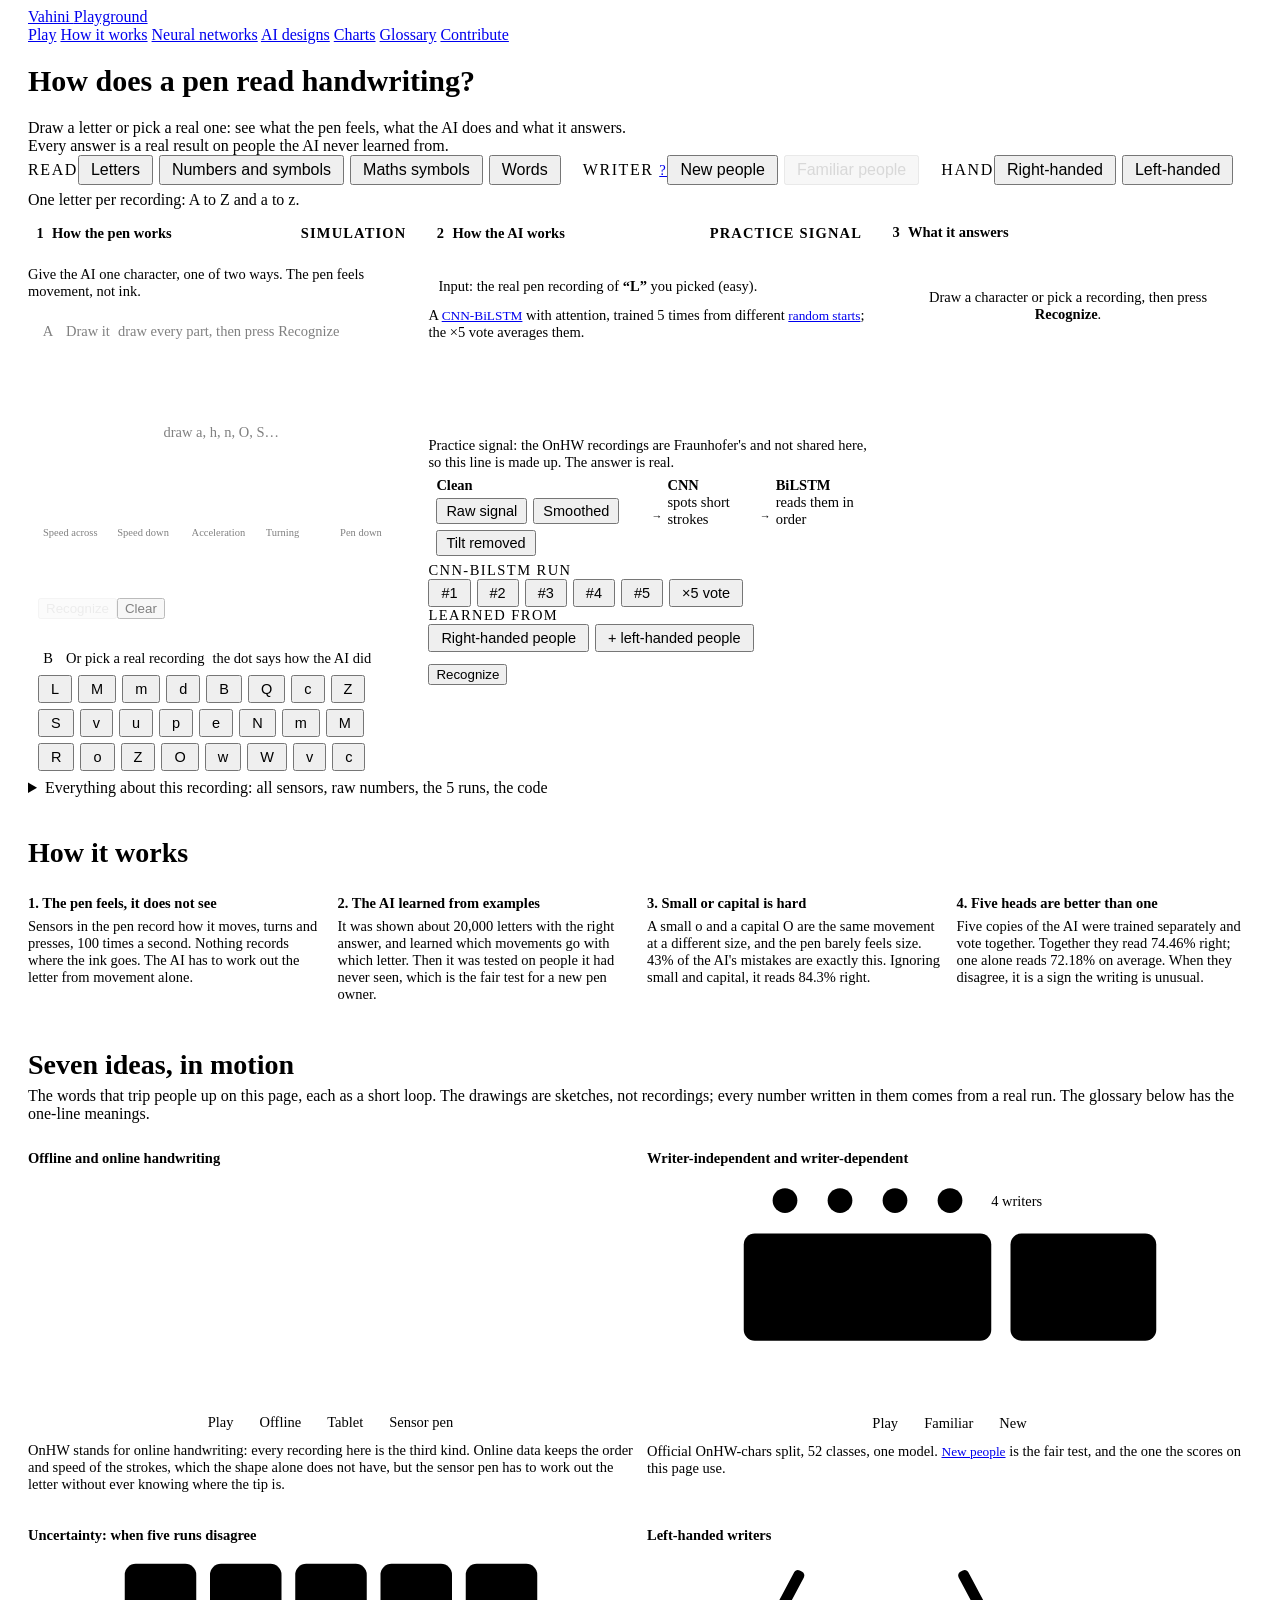
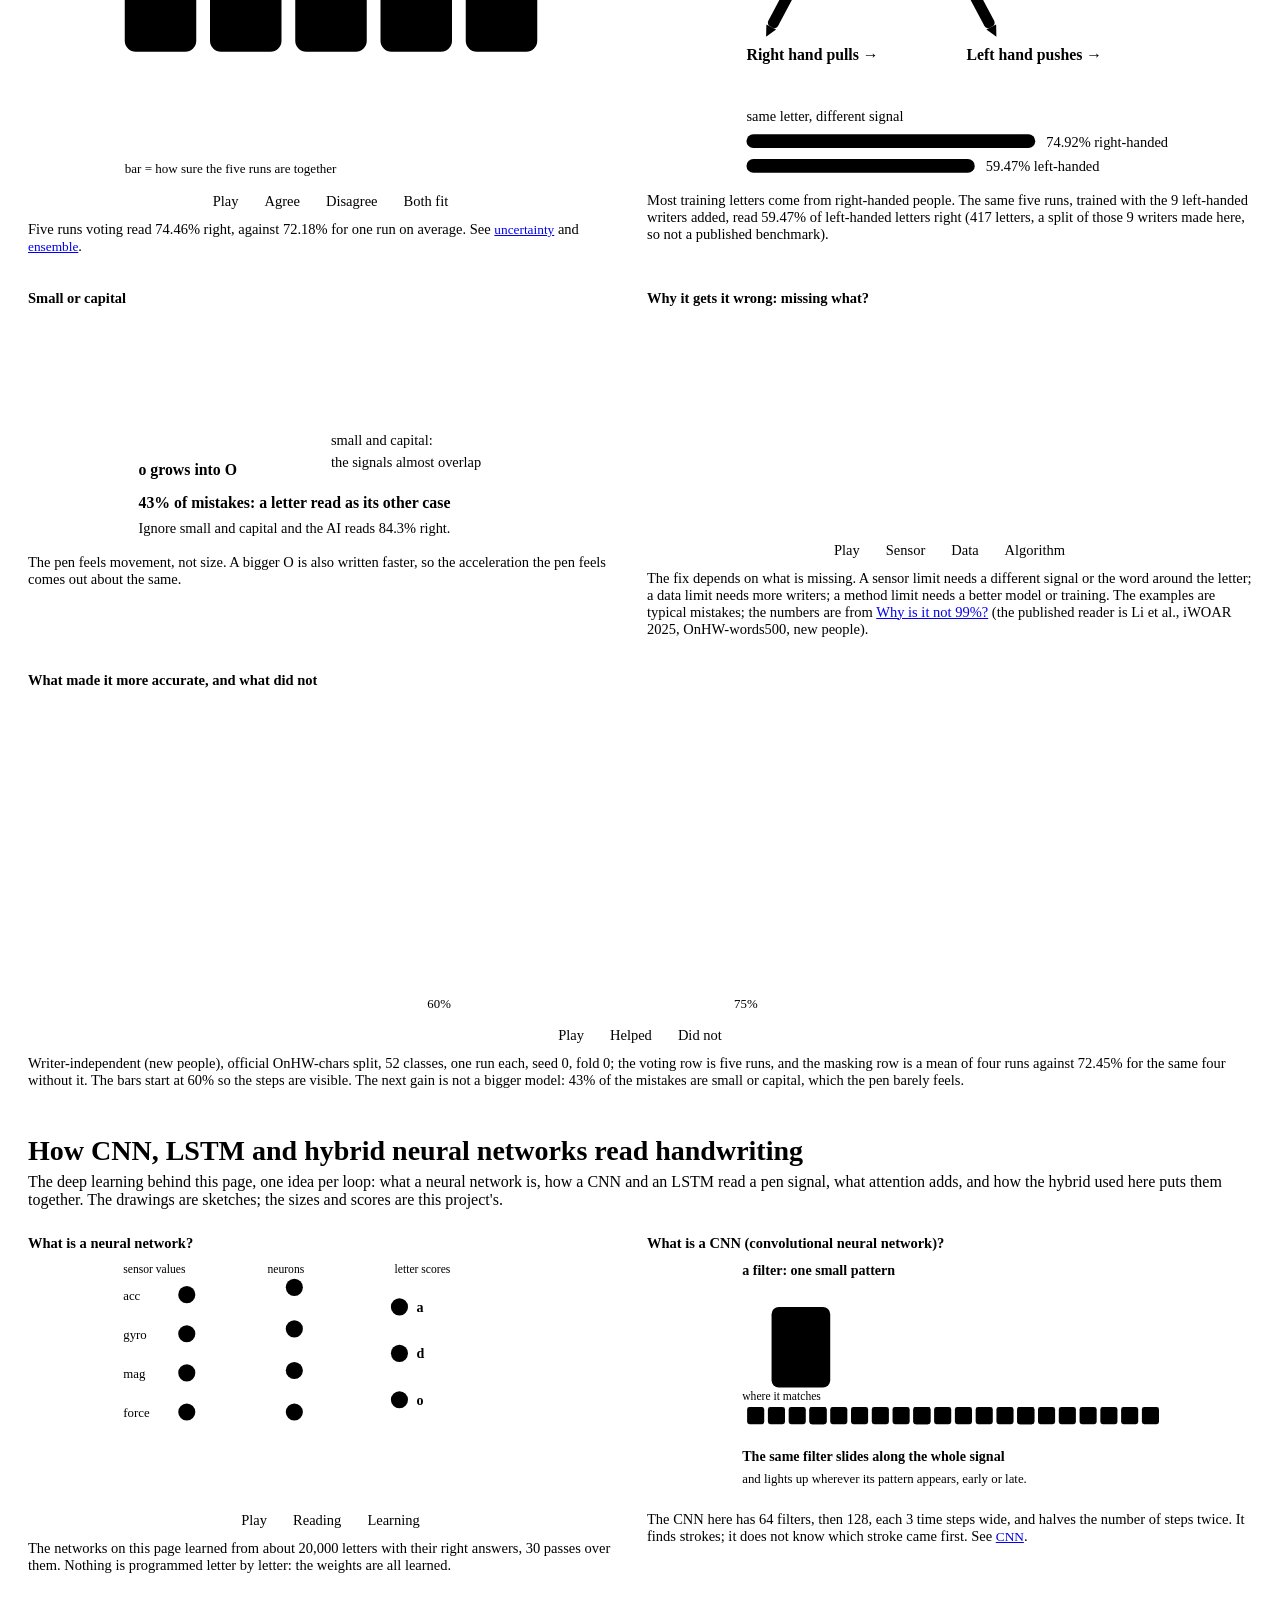
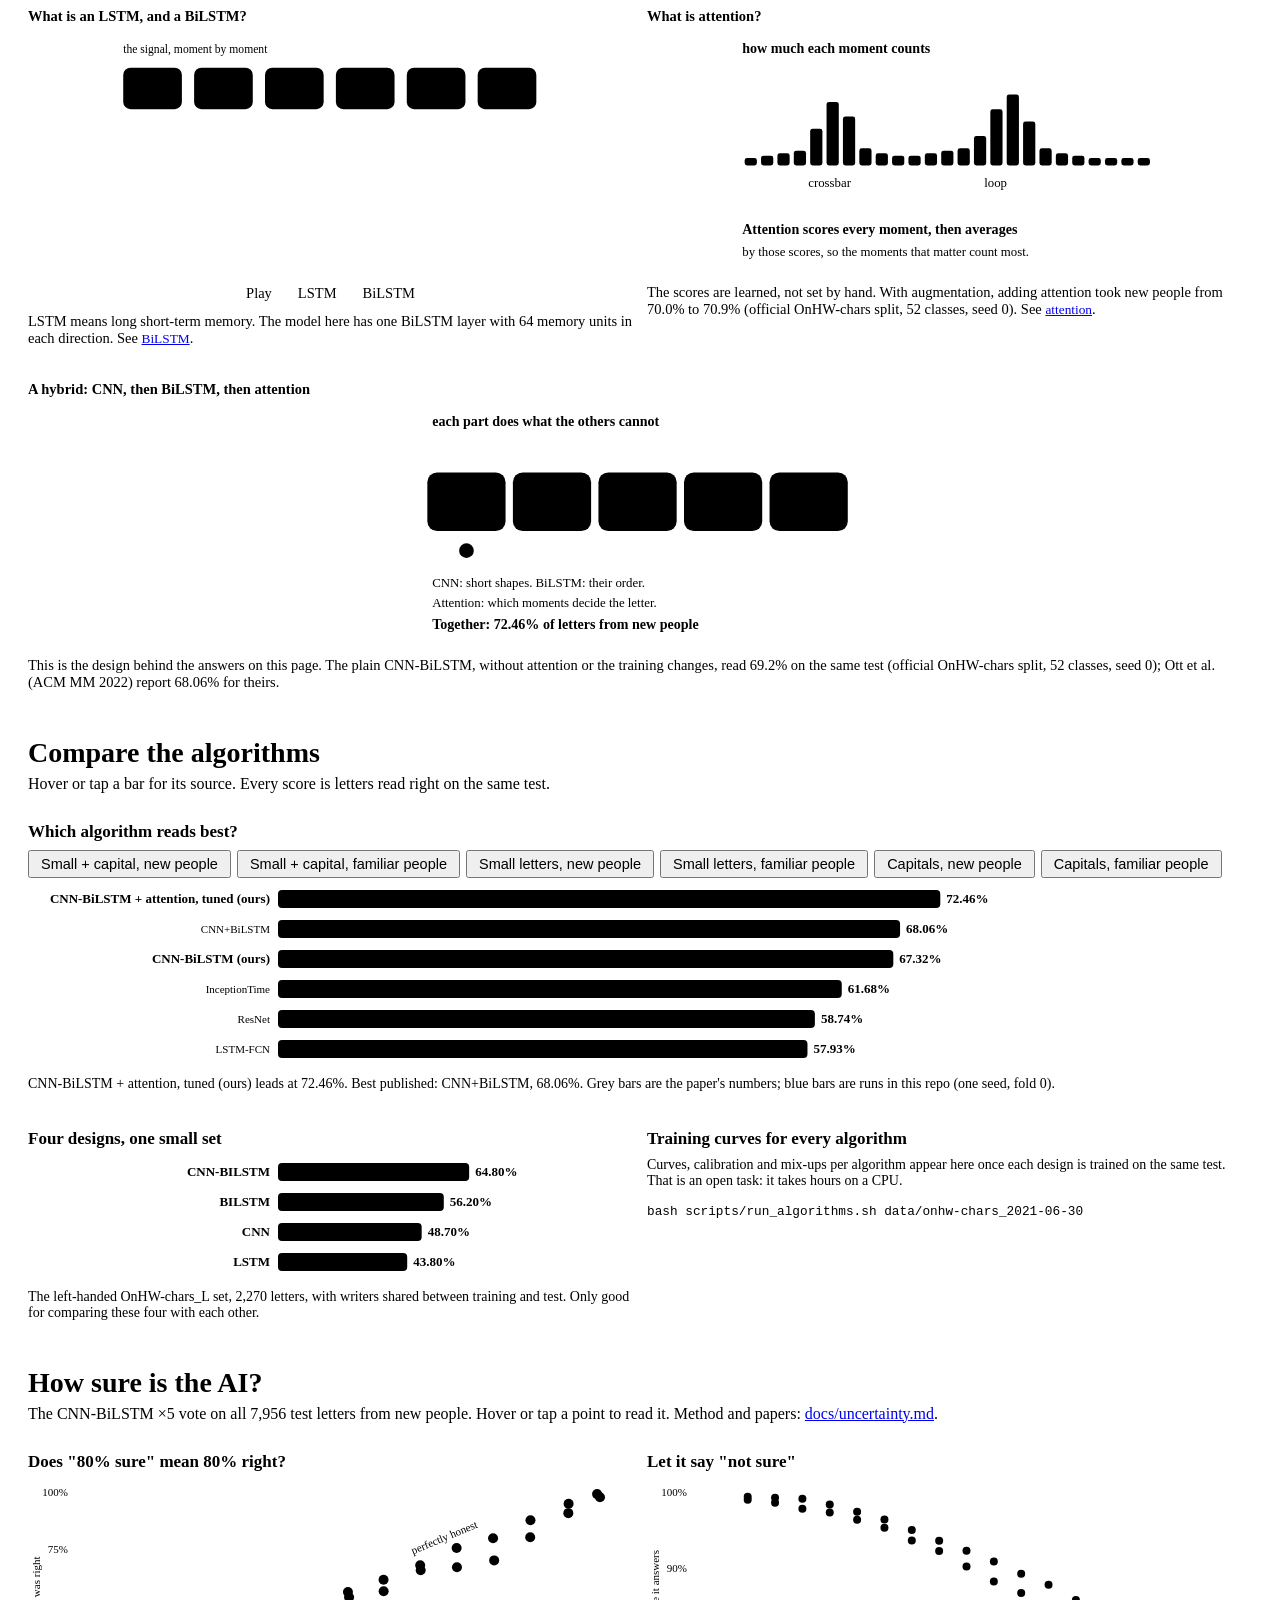
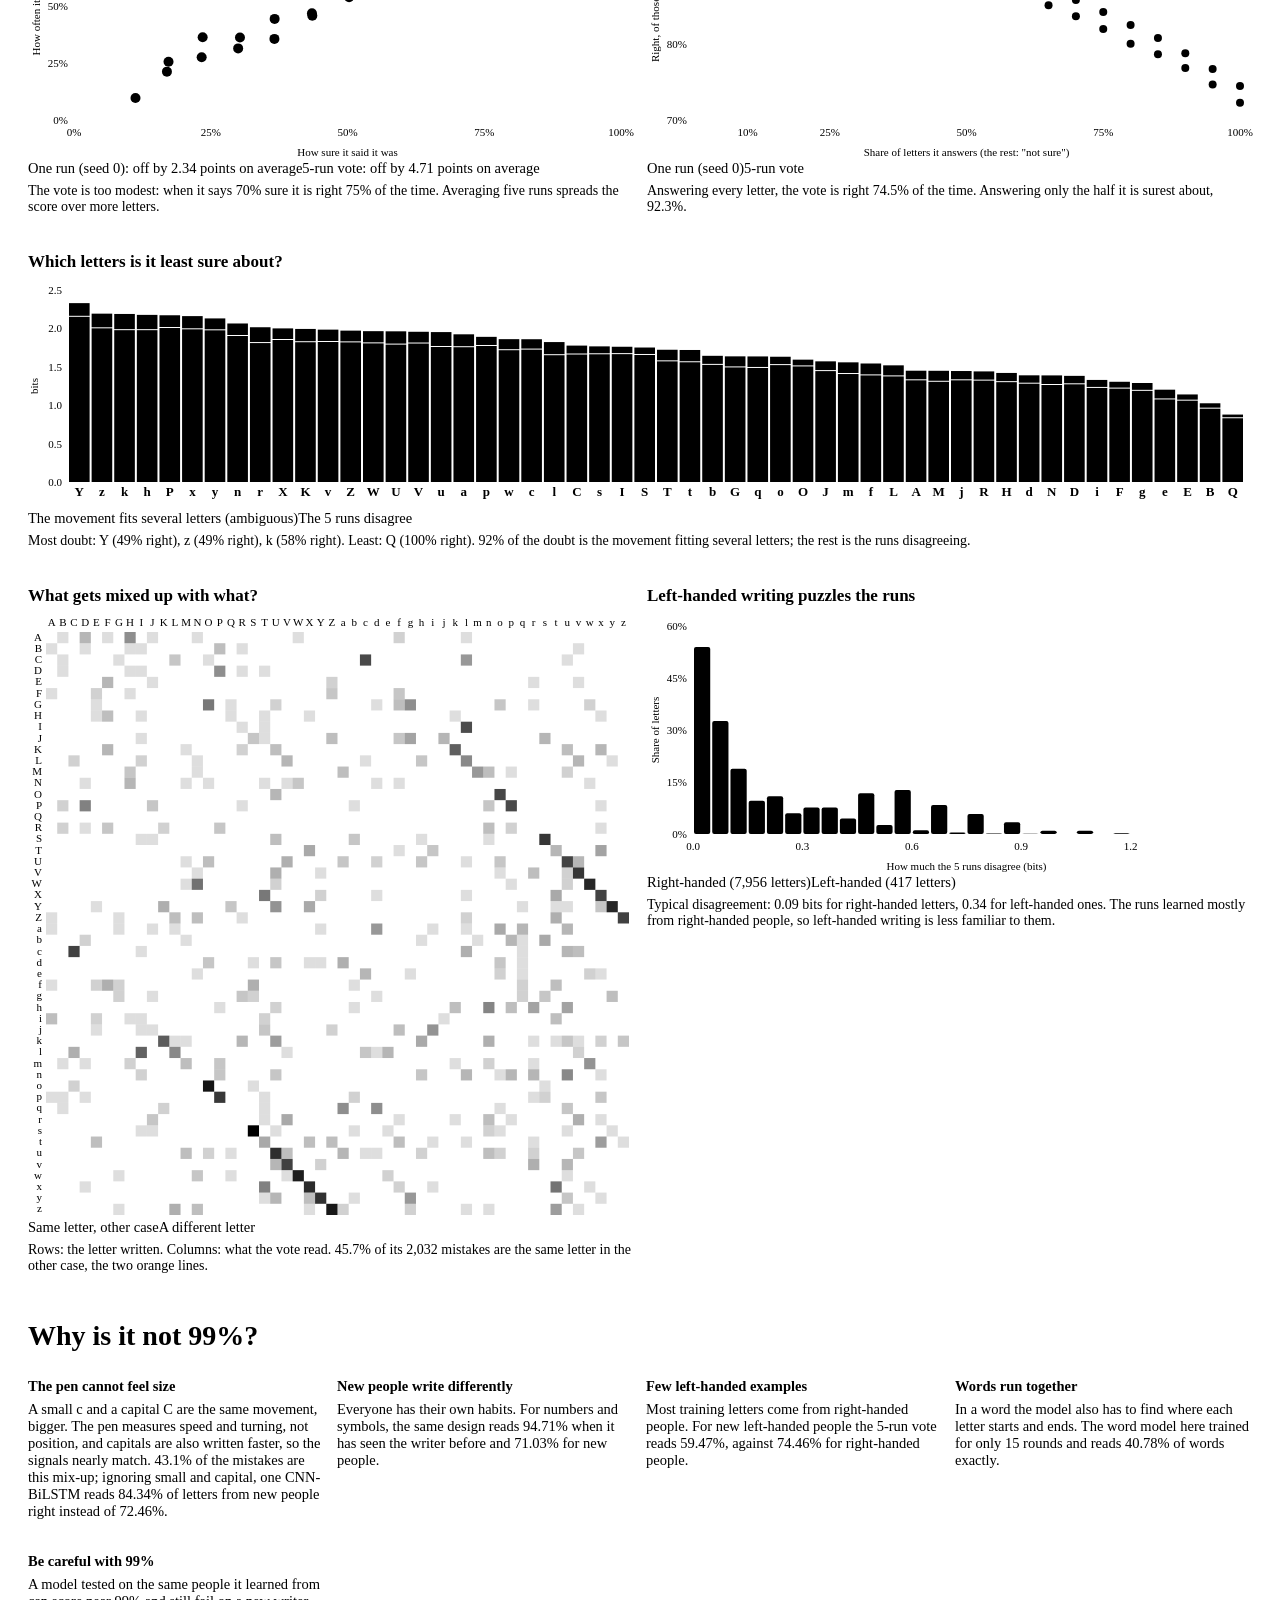
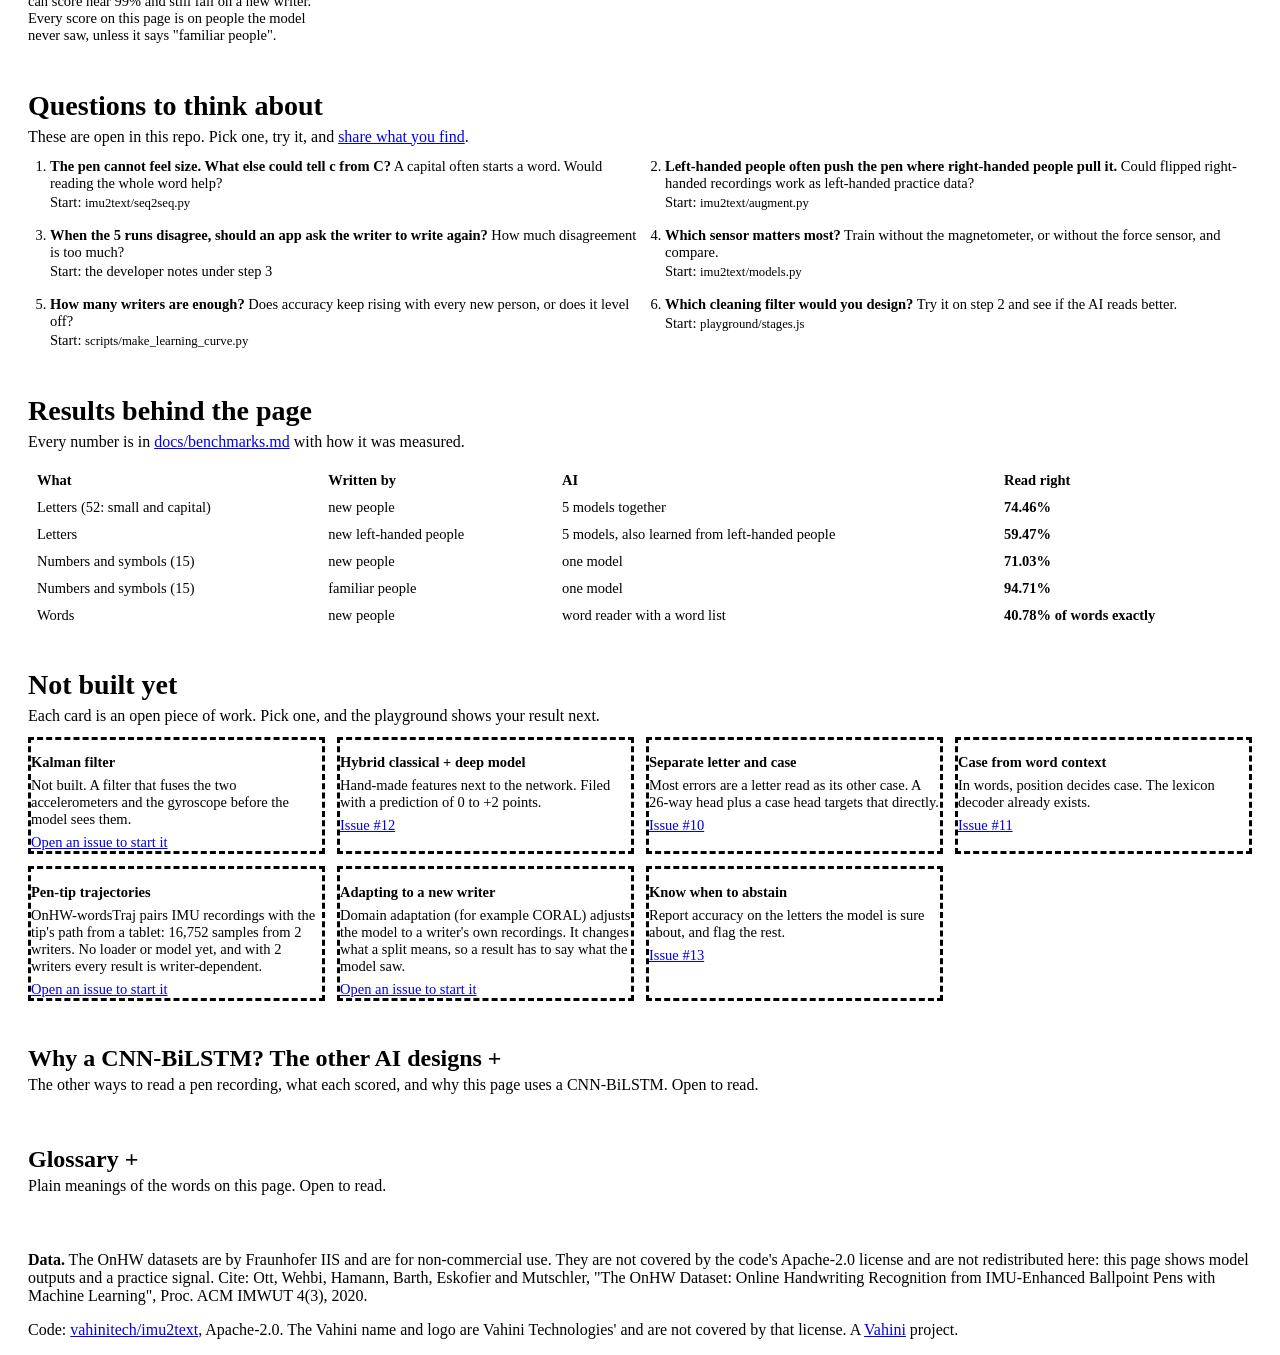
==== commit 01478af5: "feat(playground): show masking the padding under "what did not" Four runs of the masked model agains" ====
--- a/playground/index.html
+++ b/playground/index.html
@@ -478,11 +478,11 @@
 
       <figure class="v-card explain explain--wide" aria-labelledby="ex-better-h">
         <h3 id="ex-better-h">What made it more accurate, and what did not</h3>
-        <svg class="ex ex--2" viewBox="0 0 360 230" role="img"
-          aria-label="Steps that helped on new people: plain CNN-BiLSTM 69.2%, plus augmentation 70.0%, plus attention 70.9%, plus label smoothing and a learning-rate schedule 72.5%, five runs voting 74.46%. Steps that did not: a bigger model 69.6%, and a bigger model with every trick 70.4%, while it learned 99.2% of its training letters.">
-          <line x1="265" y1="30" x2="265" y2="208" class="ex-line ex-line--faint"/>
-          <text x="257" y="222">75%</text>
-          <text x="6" y="222">60%</text>
+        <svg class="ex ex--2" viewBox="0 0 360 264" role="img"
+          aria-label="Steps that helped on new people: plain CNN-BiLSTM 69.2%, plus augmentation 70.0%, plus attention 70.9%, plus label smoothing and a learning-rate schedule 72.5%, five runs voting 74.46%. Steps that did not: a bigger model 69.6%, and a bigger model with every trick 70.4%, while it learned 99.2% of its training letters. Masking the padding: 72.67% over 4 runs, no clear gain.">
+          <line x1="265" y1="30" x2="265" y2="242" class="ex-line ex-line--faint"/>
+          <text x="257" y="256">75%</text>
+          <text x="6" y="256">60%</text>
           <g class="ex-scene s1">
             <text x="10" y="18" class="label-strong">What helped: changes that stop it memorising</text>
             <g class="pop d02"><text x="10" y="44">CNN-BiLSTM, plain</text></g><rect x="10" y="49" width="156" height="12" rx="4" class="ex-bar  grow d02"/><text x="172" y="59" class="label-strong pop d02">69.2%</text>
@@ -492,12 +492,13 @@
             <g class="pop d26"><text x="10" y="180">5 runs voting (ensemble)</text></g><rect x="10" y="185" width="246" height="12" rx="4" class="ex-bar ex-bar--alt grow d26"/><text x="262" y="195" class="label-strong pop d26">74.46%</text>
           </g>
           <g class="ex-scene s2">
-            <text x="10" y="18" class="label-strong">What did not: a bigger model</text>
+            <text x="10" y="18" class="label-strong">What did not: a bigger model, or masking</text>
             <g class="pop d02"><text x="10" y="44">CNN-BiLSTM, plain</text><text x="350" y="44" class="ex-end">learned 90.1% of training</text></g><rect x="10" y="49" width="156" height="12" rx="4" class="ex-bar  grow d02"/><text x="172" y="59" class="label-strong pop d02">69.2%</text>
             <g class="pop d08"><text x="10" y="78">Bigger: 2 BiLSTM layers of 100</text><text x="350" y="78" class="ex-end">learned 95.5%</text></g><rect x="10" y="83" width="163" height="12" rx="4" class="ex-bar ex-bar--warn grow d08"/><text x="179" y="93" class="label-strong pop d08">69.6%</text>
             <g class="pop d14"><text x="10" y="112">Bigger + every trick above</text><text x="350" y="112" class="ex-end">learned 99.2%</text></g><rect x="10" y="117" width="177" height="12" rx="4" class="ex-bar ex-bar--warn grow d14"/><text x="193" y="127" class="label-strong pop d14">70.4%</text>
-            <text x="10" y="164" class="pop d26">It learned almost every training letter, yet read</text>
-            <text x="10" y="180" class="pop d26">new people only 1.2 points better than plain.</text>
+            <g class="pop d26"><text x="10" y="146">Ignore the padding (masking), 4 runs</text><text x="350" y="146" class="ex-end">+0.22: no clear gain</text></g><rect x="10" y="151" width="215" height="12" rx="4" class="ex-bar ex-bar--warn grow d26"/><text x="231" y="161" class="label-strong pop d26">72.67%</text>
+            <text x="10" y="198" class="pop d28">The bigger model learned almost every training letter,</text>
+            <text x="10" y="214" class="pop d28">yet read new people only 1.2 points better than plain.</text>
           </g>
         </svg>
         <div class="ex-steps" role="radiogroup" aria-label="Scene">
@@ -506,7 +507,8 @@
           <input type="radio" name="ex-better" id="ex-better-2" value="2"><label for="ex-better-2">Did not</label>
         </div>
         <figcaption class="hint">Writer-independent (new people), official OnHW-chars split,
-          52 classes, one run each, seed 0, fold 0; the voting row is five runs. The bars
+          52 classes, one run each, seed 0, fold 0; the voting row is five runs, and the masking
+          row is a mean of four runs against 72.45% for the same four without it. The bars
           start at 60% so the steps are visible. The next gain is not a bigger model:
           43% of the mistakes are small or capital, which the pen barely feels.</figcaption>
       </figure>
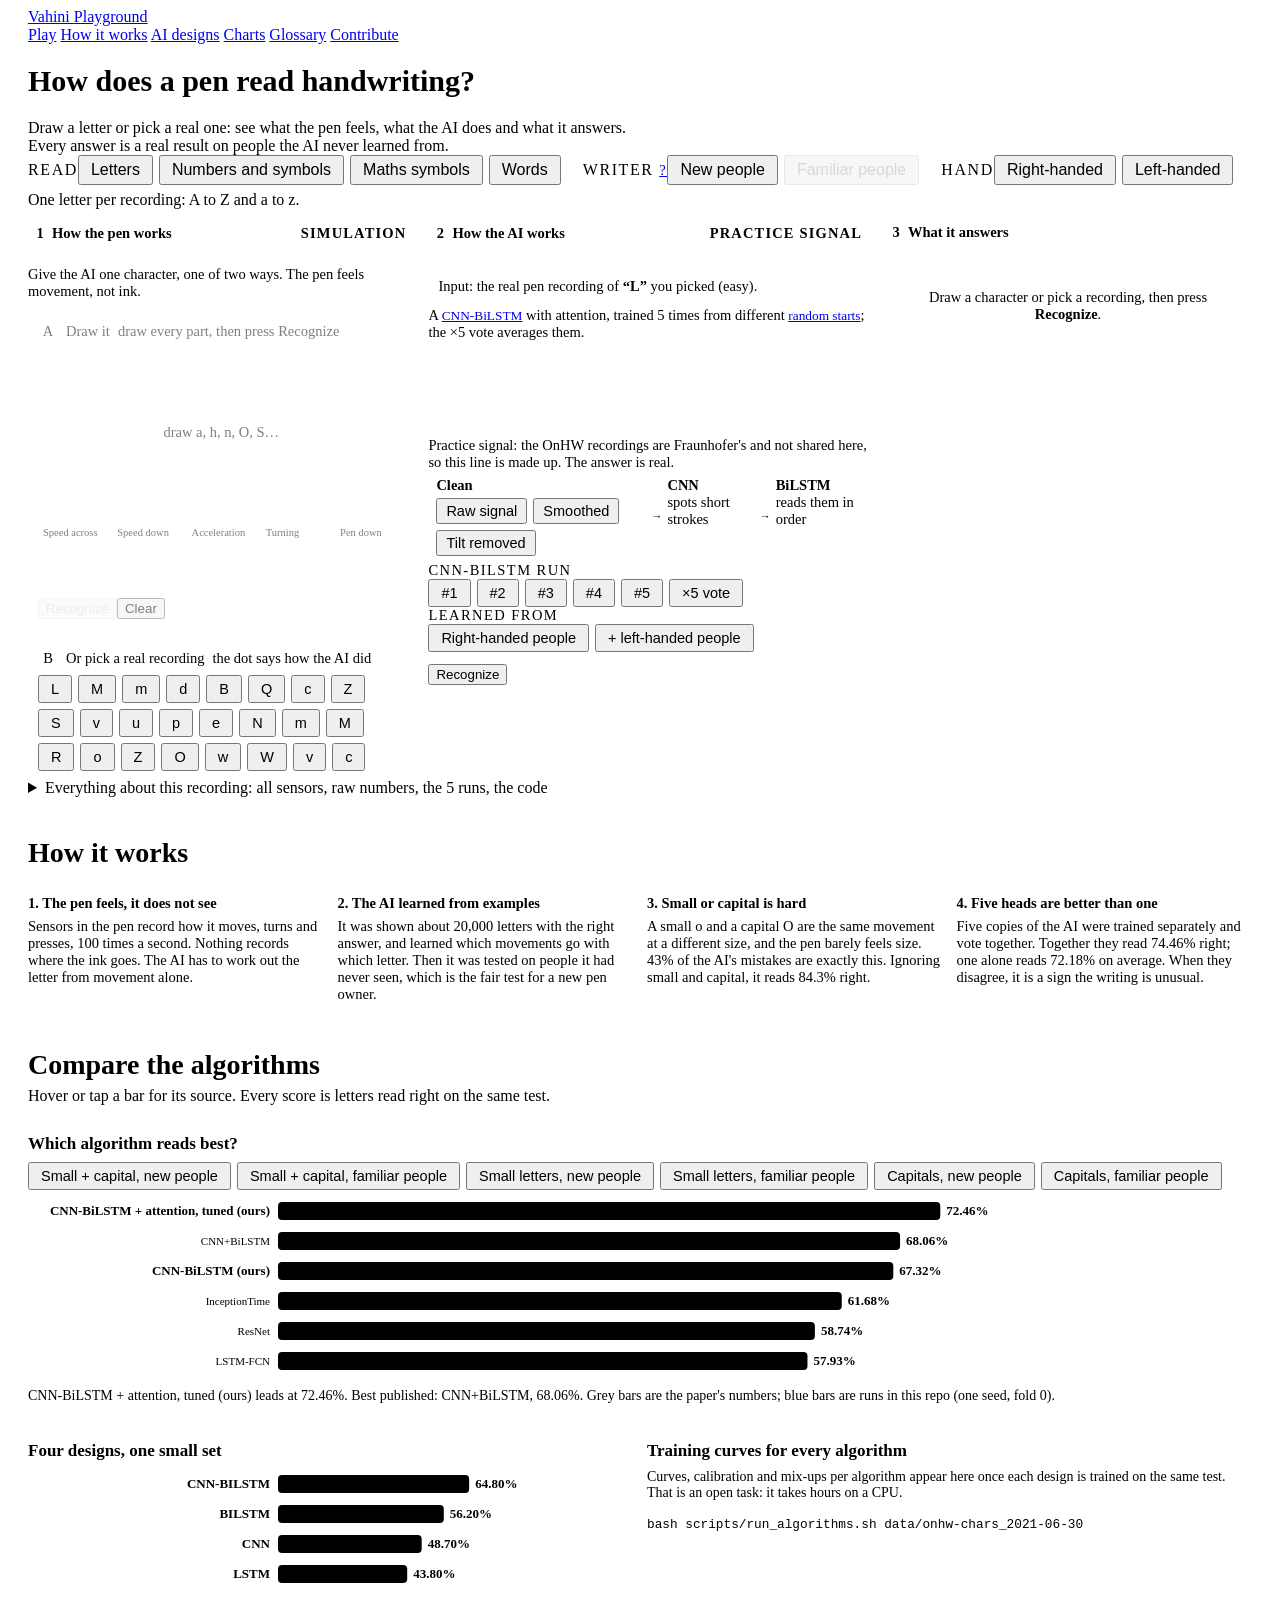
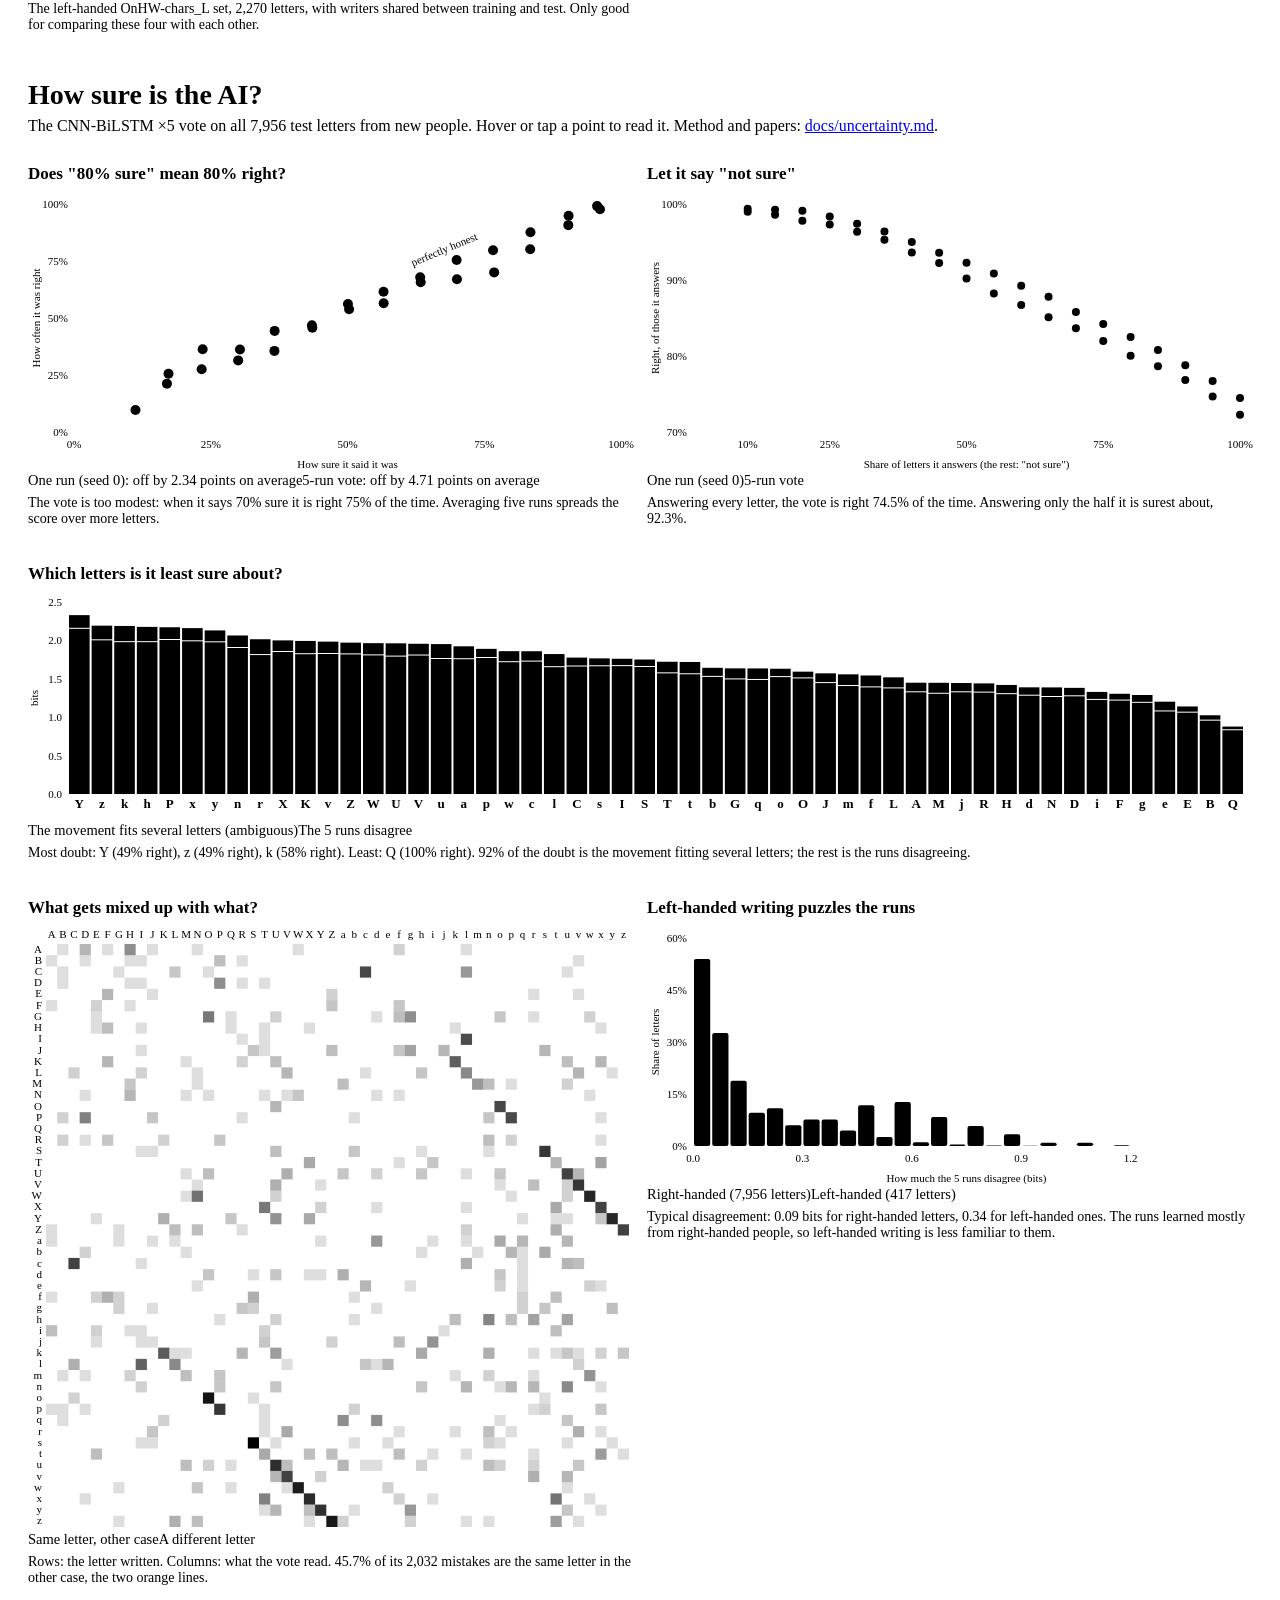
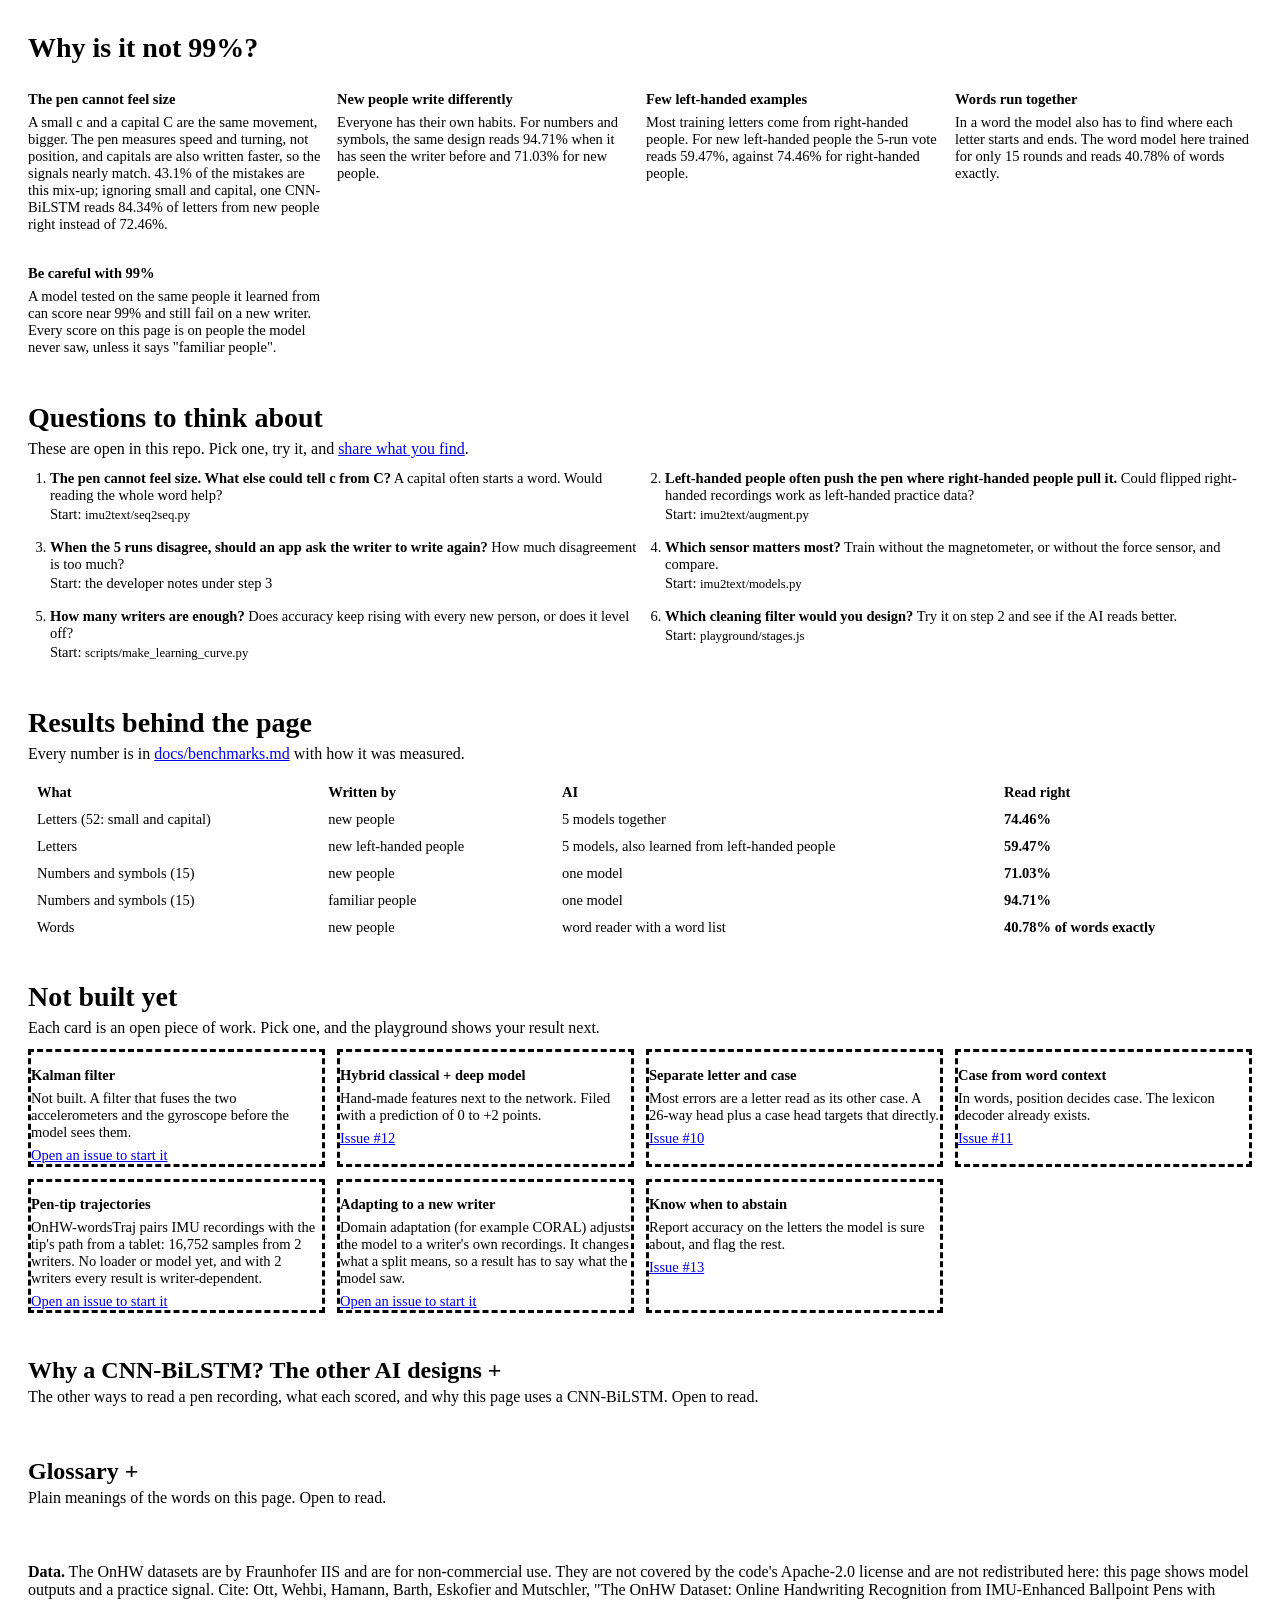
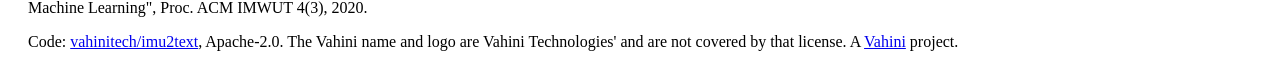
==== commit 277bff4e: "fix: exact lexicon decoding, train-only lexicons, in-range channel dropout (#39) A code review of th" ====
--- a/playground/index.html
+++ b/playground/index.html
@@ -4,7 +4,7 @@
   <meta charset="utf-8">
   <meta name="viewport" content="width=device-width, initial-scale=1">
   <title>Vahini Playground: see how AI reads handwriting from a sensor pen</title>
-  <meta name="description" content="Follow handwriting from a sensor pen through filters and neural networks (CNN, LSTM, attention), with animations and real results on unseen writers.">
+  <meta name="description" content="Follow a handwritten letter, symbol or word from a sensor pen through filters and neural networks. Real results on unseen writers, open source.">
   <link rel="canonical" href="https://playground.vahinitech.com/">
   <meta name="robots" content="index, follow">
   <meta name="theme-color" content="#222831">
@@ -39,10 +39,7 @@
     "license": "https://www.apache.org/licenses/LICENSE-2.0",
     "codeRepository": "https://github.com/vahinitech/imu2text",
     "publisher": {"@type": "Organization", "name": "Vahini Technologies", "url": "https://vahinitech.com/"},
-    "about": ["Handwriting recognition", "Online handwriting recognition", "Inertial measurement unit", "Machine learning", "Deep learning", "Convolutional neural network", "Long short-term memory", "Attention (machine learning)"],
-    "teaches": ["What a neural network is", "How a CNN reads a signal", "How an LSTM and a BiLSTM read a sequence", "What attention adds", "Writer-independent versus writer-dependent testing", "Offline versus online handwriting recognition"],
-    "keywords": "handwriting recognition, sensor pen, IMU, CNN, LSTM, BiLSTM, attention, CNN-BiLSTM, deep learning, OnHW",
-    "audience": {"@type": "EducationalAudience", "educationalRole": "student"},
+    "about": ["Handwriting recognition", "Inertial measurement unit", "Machine learning"],
     "citation": {
       "@type": "ScholarlyArticle",
       "name": "The OnHW Dataset: Online Handwriting Recognition from IMU-Enhanced Ballpoint Pens with Machine Learning",
@@ -68,7 +65,6 @@
       <nav aria-label="Page">
         <a href="#workspace">Play</a>
         <a href="#how">How it works</a>
-        <a href="#nets">Neural networks</a>
         <a href="#designs">AI designs</a>
         <a href="#algos">Charts</a>
         <a href="#glossary">Glossary</a>
@@ -238,408 +234,6 @@
   </section>
 
 
-  <section id="explain" class="wrap section" aria-labelledby="explain-h">
-    <h2 id="explain-h">Seven ideas, in motion</h2>
-    <p class="hint">The words that trip people up on this page, each as a short
-      loop. The drawings are sketches, not recordings; every number written in them
-      comes from a real run. The glossary below has the one-line meanings.</p>
-    <div class="explain-grid">
-
-      <figure class="v-card explain" aria-labelledby="ex-on-h">
-        <h3 id="ex-on-h">Offline and online handwriting</h3>
-        <svg class="ex ex--3" viewBox="0 0 360 190" role="img"
-          aria-label="The word cat three ways. Offline: a scan of finished ink becomes a grid of pixels, with no order or timing. Online on a tablet: the pen tip is recorded as x, y points in writing order. Online with a sensor pen, as on this page: the pen records its own movement over time, not where the ink is.">
-          <line x1="14" y1="96" x2="160" y2="96" class="ex-line"/>
-          <g class="ex-scene s1">
-            <path d="M44 64 C38 58 24 60 24 74 C24 88 38 90 44 82" class="ex-ink  d02"/><path d="M76 64 C70 58 56 60 56 74 C56 88 72 88 76 78 M76 60 L76 88" class="ex-ink  d10"/><path d="M96 50 L96 84 C96 90 102 92 108 86 M88 64 L106 64" class="ex-ink  d20"/>
-            <rect x="10" y="40" width="152" height="6" class="ex-scan"/>
-            <text x="200" y="20" class="label-strong">a photo: pixels</text>
-            <rect x="200" y="30" width="9.5" height="9.5" rx="1.5" class="ex-px"/><rect x="210.5" y="30" width="9.5" height="9.5" rx="1.5" class="ex-px"/><rect x="221" y="30" width="9.5" height="9.5" rx="1.5" class="ex-px"/><rect x="231.5" y="30" width="9.5" height="9.5" rx="1.5" class="ex-px"/><rect x="242" y="30" width="9.5" height="9.5" rx="1.5" class="ex-px"/><rect x="252.5" y="30" width="9.5" height="9.5" rx="1.5" class="ex-px"/><rect x="263" y="30" width="9.5" height="9.5" rx="1.5" class="ex-px"/><rect x="273.5" y="30" width="9.5" height="9.5" rx="1.5" class="ex-px"/><rect x="284" y="30" width="9.5" height="9.5" rx="1.5" class="ex-px"/><rect x="294.5" y="30" width="9.5" height="9.5" rx="1.5" class="ex-px"/><rect x="305" y="30" width="9.5" height="9.5" rx="1.5" class="ex-px"/><rect x="315.5" y="30" width="9.5" height="9.5" rx="1.5" class="ex-px"/><rect x="326" y="30" width="9.5" height="9.5" rx="1.5" class="ex-px ex-px--on"/><rect x="336.5" y="30" width="9.5" height="9.5" rx="1.5" class="ex-px"/><rect x="200" y="40.5" width="9.5" height="9.5" rx="1.5" class="ex-px"/><rect x="210.5" y="40.5" width="9.5" height="9.5" rx="1.5" class="ex-px"/><rect x="221" y="40.5" width="9.5" height="9.5" rx="1.5" class="ex-px"/><rect x="231.5" y="40.5" width="9.5" height="9.5" rx="1.5" class="ex-px"/><rect x="242" y="40.5" width="9.5" height="9.5" rx="1.5" class="ex-px"/><rect x="252.5" y="40.5" width="9.5" height="9.5" rx="1.5" class="ex-px"/><rect x="263" y="40.5" width="9.5" height="9.5" rx="1.5" class="ex-px"/><rect x="273.5" y="40.5" width="9.5" height="9.5" rx="1.5" class="ex-px"/><rect x="284" y="40.5" width="9.5" height="9.5" rx="1.5" class="ex-px"/><rect x="294.5" y="40.5" width="9.5" height="9.5" rx="1.5" class="ex-px"/><rect x="305" y="40.5" width="9.5" height="9.5" rx="1.5" class="ex-px"/><rect x="315.5" y="40.5" width="9.5" height="9.5" rx="1.5" class="ex-px"/><rect x="326" y="40.5" width="9.5" height="9.5" rx="1.5" class="ex-px ex-px--on"/><rect x="336.5" y="40.5" width="9.5" height="9.5" rx="1.5" class="ex-px"/><rect x="200" y="51" width="9.5" height="9.5" rx="1.5" class="ex-px"/><rect x="210.5" y="51" width="9.5" height="9.5" rx="1.5" class="ex-px ex-px--on"/><rect x="221" y="51" width="9.5" height="9.5" rx="1.5" class="ex-px ex-px--on"/><rect x="231.5" y="51" width="9.5" height="9.5" rx="1.5" class="ex-px"/><rect x="242" y="51" width="9.5" height="9.5" rx="1.5" class="ex-px"/><rect x="252.5" y="51" width="9.5" height="9.5" rx="1.5" class="ex-px ex-px--on"/><rect x="263" y="51" width="9.5" height="9.5" rx="1.5" class="ex-px ex-px--on"/><rect x="273.5" y="51" width="9.5" height="9.5" rx="1.5" class="ex-px"/><rect x="284" y="51" width="9.5" height="9.5" rx="1.5" class="ex-px"/><rect x="294.5" y="51" width="9.5" height="9.5" rx="1.5" class="ex-px"/><rect x="305" y="51" width="9.5" height="9.5" rx="1.5" class="ex-px"/><rect x="315.5" y="51" width="9.5" height="9.5" rx="1.5" class="ex-px ex-px--on"/><rect x="326" y="51" width="9.5" height="9.5" rx="1.5" class="ex-px ex-px--on"/><rect x="336.5" y="51" width="9.5" height="9.5" rx="1.5" class="ex-px ex-px--on"/><rect x="200" y="61.5" width="9.5" height="9.5" rx="1.5" class="ex-px ex-px--on"/><rect x="210.5" y="61.5" width="9.5" height="9.5" rx="1.5" class="ex-px"/><rect x="221" y="61.5" width="9.5" height="9.5" rx="1.5" class="ex-px"/><rect x="231.5" y="61.5" width="9.5" height="9.5" rx="1.5" class="ex-px"/><rect x="242" y="61.5" width="9.5" height="9.5" rx="1.5" class="ex-px"/><rect x="252.5" y="61.5" width="9.5" height="9.5" rx="1.5" class="ex-px"/><rect x="263" y="61.5" width="9.5" height="9.5" rx="1.5" class="ex-px"/><rect x="273.5" y="61.5" width="9.5" height="9.5" rx="1.5" class="ex-px ex-px--on"/><rect x="284" y="61.5" width="9.5" height="9.5" rx="1.5" class="ex-px"/><rect x="294.5" y="61.5" width="9.5" height="9.5" rx="1.5" class="ex-px"/><rect x="305" y="61.5" width="9.5" height="9.5" rx="1.5" class="ex-px"/><rect x="315.5" y="61.5" width="9.5" height="9.5" rx="1.5" class="ex-px"/><rect x="326" y="61.5" width="9.5" height="9.5" rx="1.5" class="ex-px ex-px--on"/><rect x="336.5" y="61.5" width="9.5" height="9.5" rx="1.5" class="ex-px"/><rect x="200" y="72" width="9.5" height="9.5" rx="1.5" class="ex-px ex-px--on"/><rect x="210.5" y="72" width="9.5" height="9.5" rx="1.5" class="ex-px"/><rect x="221" y="72" width="9.5" height="9.5" rx="1.5" class="ex-px"/><rect x="231.5" y="72" width="9.5" height="9.5" rx="1.5" class="ex-px"/><rect x="242" y="72" width="9.5" height="9.5" rx="1.5" class="ex-px"/><rect x="252.5" y="72" width="9.5" height="9.5" rx="1.5" class="ex-px"/><rect x="263" y="72" width="9.5" height="9.5" rx="1.5" class="ex-px ex-px--on"/><rect x="273.5" y="72" width="9.5" height="9.5" rx="1.5" class="ex-px ex-px--on"/><rect x="284" y="72" width="9.5" height="9.5" rx="1.5" class="ex-px"/><rect x="294.5" y="72" width="9.5" height="9.5" rx="1.5" class="ex-px"/><rect x="305" y="72" width="9.5" height="9.5" rx="1.5" class="ex-px"/><rect x="315.5" y="72" width="9.5" height="9.5" rx="1.5" class="ex-px"/><rect x="326" y="72" width="9.5" height="9.5" rx="1.5" class="ex-px ex-px--on"/><rect x="336.5" y="72" width="9.5" height="9.5" rx="1.5" class="ex-px"/><rect x="200" y="82.5" width="9.5" height="9.5" rx="1.5" class="ex-px ex-px--on"/><rect x="210.5" y="82.5" width="9.5" height="9.5" rx="1.5" class="ex-px"/><rect x="221" y="82.5" width="9.5" height="9.5" rx="1.5" class="ex-px"/><rect x="231.5" y="82.5" width="9.5" height="9.5" rx="1.5" class="ex-px"/><rect x="242" y="82.5" width="9.5" height="9.5" rx="1.5" class="ex-px"/><rect x="252.5" y="82.5" width="9.5" height="9.5" rx="1.5" class="ex-px ex-px--on"/><rect x="263" y="82.5" width="9.5" height="9.5" rx="1.5" class="ex-px"/><rect x="273.5" y="82.5" width="9.5" height="9.5" rx="1.5" class="ex-px ex-px--on"/><rect x="284" y="82.5" width="9.5" height="9.5" rx="1.5" class="ex-px"/><rect x="294.5" y="82.5" width="9.5" height="9.5" rx="1.5" class="ex-px"/><rect x="305" y="82.5" width="9.5" height="9.5" rx="1.5" class="ex-px"/><rect x="315.5" y="82.5" width="9.5" height="9.5" rx="1.5" class="ex-px"/><rect x="326" y="82.5" width="9.5" height="9.5" rx="1.5" class="ex-px ex-px--on"/><rect x="336.5" y="82.5" width="9.5" height="9.5" rx="1.5" class="ex-px"/><rect x="200" y="93" width="9.5" height="9.5" rx="1.5" class="ex-px"/><rect x="210.5" y="93" width="9.5" height="9.5" rx="1.5" class="ex-px ex-px--on"/><rect x="221" y="93" width="9.5" height="9.5" rx="1.5" class="ex-px ex-px--on"/><rect x="231.5" y="93" width="9.5" height="9.5" rx="1.5" class="ex-px"/><rect x="242" y="93" width="9.5" height="9.5" rx="1.5" class="ex-px"/><rect x="252.5" y="93" width="9.5" height="9.5" rx="1.5" class="ex-px"/><rect x="263" y="93" width="9.5" height="9.5" rx="1.5" class="ex-px ex-px--on"/><rect x="273.5" y="93" width="9.5" height="9.5" rx="1.5" class="ex-px ex-px--on"/><rect x="284" y="93" width="9.5" height="9.5" rx="1.5" class="ex-px"/><rect x="294.5" y="93" width="9.5" height="9.5" rx="1.5" class="ex-px"/><rect x="305" y="93" width="9.5" height="9.5" rx="1.5" class="ex-px"/><rect x="315.5" y="93" width="9.5" height="9.5" rx="1.5" class="ex-px"/><rect x="326" y="93" width="9.5" height="9.5" rx="1.5" class="ex-px"/><rect x="336.5" y="93" width="9.5" height="9.5" rx="1.5" class="ex-px ex-px--on"/>
-            <text x="10" y="138" class="label-strong">Offline: a scan or photo of finished ink</text>
-            <text x="10" y="156">The shape only. Which stroke came first is lost.</text>
-            <text x="10" y="174">Examples: a scanned exam, a cheque, a photo of a note.</text>
-          </g>
-          <g class="ex-scene s2">
-            <path d="M44 64 C38 58 24 60 24 74 C24 88 38 90 44 82" class="ex-ink draw d02"/><path d="M76 64 C70 58 56 60 56 74 C56 88 72 88 76 78 M76 60 L76 88" class="ex-ink draw d10"/><path d="M96 50 L96 84 C96 90 102 92 108 86 M88 64 L106 64" class="ex-ink draw d20"/>
-            <g class="pop d02"><circle cx="44" cy="64" r="3" class="ex-dot"/><text x="44" y="56">1</text></g>
-            <g class="pop d10"><circle cx="76" cy="64" r="3" class="ex-dot"/><text x="80" y="58">2</text></g>
-            <g class="pop d20"><circle cx="96" cy="50" r="3" class="ex-dot"/><text x="100" y="48">3</text></g>
-            <text x="200" y="20" class="label-strong">points in order</text>
-            <text x="200" y="42" class="pop d02 ex-mono">x 44  y 64  t 0.00 s</text>
-            <text x="200" y="60" class="pop d06 ex-mono">x 30  y 60  t 0.05 s</text>
-            <text x="200" y="78" class="pop d10 ex-mono">x 76  y 64  t 0.42 s</text>
-            <text x="200" y="96" class="pop d20 ex-mono">x 96  y 50  t 0.90 s</text>
-            <text x="10" y="138" class="label-strong">Online: the pen tip, point by point</text>
-            <text x="10" y="156">Where the tip is, in writing order, with time.</text>
-            <text x="10" y="174">Examples: a stylus on a tablet or phone screen.</text>
-          </g>
-          <g class="ex-scene s3">
-            <path d="M44 64 C38 58 24 60 24 74 C24 88 38 90 44 82" class="ex-ink draw d02"/><path d="M76 64 C70 58 56 60 56 74 C56 88 72 88 76 78 M76 60 L76 88" class="ex-ink draw d10"/><path d="M96 50 L96 84 C96 90 102 92 108 86 M88 64 L106 64" class="ex-ink draw d20"/>
-            <g class="ex-pen ex-pen--word"><rect x="-4" y="-46" width="8" height="46" rx="3"/><path d="M-4 0 L0 8 L4 0 Z"/></g>
-            <text x="200" y="20" class="label-strong">movement over time</text>
-            <polyline points="200,40 214,32 228,50 242,30 256,48 270,36 284,52 298,34 312,46 326,38 344,42" class="ex-sig draw"/>
-            <polyline points="200,72 214,80 228,62 242,82 256,66 270,84 284,64 298,78 312,70 326,80 344,74" class="ex-sig ex-sig--alt draw d06"/>
-            <text x="200" y="104">13 sensor signals, 100 a second</text>
-            <text x="10" y="138" class="label-strong">Online, with a sensor pen: this page</text>
-            <text x="10" y="156">Ink on real paper; the pen feels how it moves.</text>
-            <text x="10" y="174">No camera, no tablet, and no x, y position.</text>
-          </g>
-        </svg>
-        <div class="ex-steps" role="radiogroup" aria-label="Scene">
-          <input type="radio" name="ex-on" id="ex-on-play" value="play" checked><label for="ex-on-play">Play</label>
-          <input type="radio" name="ex-on" id="ex-on-1" value="1"><label for="ex-on-1">Offline</label>
-          <input type="radio" name="ex-on" id="ex-on-2" value="2"><label for="ex-on-2">Tablet</label>
-          <input type="radio" name="ex-on" id="ex-on-3" value="3"><label for="ex-on-3">Sensor pen</label>
-        </div>
-        <figcaption class="hint">OnHW stands for online handwriting: every recording here
-          is the third kind. Online data keeps the order and speed of the strokes, which
-          the shape alone does not have, but the sensor pen has to work out the letter
-          without ever knowing where the tip is.</figcaption>
-      </figure>
-
-      <figure class="v-card explain" aria-labelledby="ex-people-h">
-        <h3 id="ex-people-h">Writer-independent and writer-dependent</h3>
-        <svg class="ex ex--2" viewBox="0 0 320 170" role="img"
-          aria-label="Four writers send their letters to training and test. Writer-dependent, or familiar people: every writer has letters on both sides. Writer-independent, or new people: one writer is kept out of training and only tested.">
-          <g class="ex-people">
-            <circle cx="40" cy="20" r="9" class="w1"/><circle cx="80" cy="20" r="9" class="w2"/>
-            <circle cx="120" cy="20" r="9" class="w3"/><circle cx="160" cy="20" r="9" class="w4"/>
-            <text x="190" y="24">4 writers</text>
-          </g>
-          <rect x="10" y="44" width="180" height="78" rx="8" class="ex-box"/>
-          <text x="18" y="60" class="label-strong">Training</text>
-          <rect x="204" y="44" width="106" height="78" rx="8" class="ex-box"/>
-          <text x="212" y="60" class="label-strong">Test</text>
-          <g class="ex-scene s1">
-            <g class="pop d02"><circle cx="30" cy="80" r="6" class="w1"/><circle cx="46" cy="80" r="6" class="w1"/><circle cx="62" cy="80" r="6" class="w1"/></g>
-            <g class="pop d05"><circle cx="30" cy="102" r="6" class="w2"/><circle cx="46" cy="102" r="6" class="w2"/><circle cx="62" cy="102" r="6" class="w2"/></g>
-            <g class="pop d08"><circle cx="100" cy="80" r="6" class="w3"/><circle cx="116" cy="80" r="6" class="w3"/><circle cx="132" cy="80" r="6" class="w3"/></g>
-            <g class="pop d11"><circle cx="100" cy="102" r="6" class="w4"/><circle cx="116" cy="102" r="6" class="w4"/><circle cx="132" cy="102" r="6" class="w4"/></g>
-            <g class="pop d15"><circle cx="224" cy="80" r="6" class="w1"/><circle cx="240" cy="80" r="6" class="w2"/><circle cx="256" cy="80" r="6" class="w3"/><circle cx="272" cy="80" r="6" class="w4"/></g>
-            <text x="10" y="142" class="label-strong">Writer-dependent ("familiar people")</text>
-            <text x="10" y="160">Everyone is on both sides. 80.07% right.</text>
-          </g>
-          <g class="ex-scene s2">
-            <g class="pop d02"><circle cx="30" cy="80" r="6" class="w1"/><circle cx="46" cy="80" r="6" class="w1"/><circle cx="62" cy="80" r="6" class="w1"/><circle cx="78" cy="80" r="6" class="w1"/></g>
-            <g class="pop d05"><circle cx="30" cy="102" r="6" class="w2"/><circle cx="46" cy="102" r="6" class="w2"/><circle cx="62" cy="102" r="6" class="w2"/><circle cx="78" cy="102" r="6" class="w2"/></g>
-            <g class="pop d08"><circle cx="110" cy="80" r="6" class="w3"/><circle cx="126" cy="80" r="6" class="w3"/><circle cx="142" cy="80" r="6" class="w3"/><circle cx="158" cy="80" r="6" class="w3"/></g>
-            <g class="pop d13"><circle cx="224" cy="80" r="6" class="w4"/><circle cx="240" cy="80" r="6" class="w4"/><circle cx="256" cy="80" r="6" class="w4"/><circle cx="272" cy="80" r="6" class="w4"/></g>
-            <text x="224" y="108" class="pop d16">never trained on</text>
-            <text x="10" y="142" class="label-strong">Writer-independent ("new people")</text>
-            <text x="10" y="160">The test writer is kept out, like a new pen owner. 72.46% right.</text>
-          </g>
-        </svg>
-        <div class="ex-steps" role="radiogroup" aria-label="Scene">
-          <input type="radio" name="ex-people" id="ex-people-play" value="play" checked><label for="ex-people-play">Play</label>
-          <input type="radio" name="ex-people" id="ex-people-1" value="1"><label for="ex-people-1">Familiar</label>
-          <input type="radio" name="ex-people" id="ex-people-2" value="2"><label for="ex-people-2">New</label>
-        </div>
-        <figcaption class="hint">Official OnHW-chars split, 52 classes, one model.
-          <a class="term" href="#term-new-people">New people</a> is the fair test, and
-          the one the scores on this page use.</figcaption>
-      </figure>
-
-      <figure class="v-card explain" aria-labelledby="ex-unsure-h">
-        <h3 id="ex-unsure-h">Uncertainty: when five runs disagree</h3>
-        <svg class="ex ex--3" viewBox="0 0 320 170" role="img"
-          aria-label="Five runs of the AI read the same letter. First all five say a, so the answer is sure. Then they give five different answers, which means the writing is unusual. Then each one hesitates between small o and capital O, which means the movement fits both.">
-          <g class="ex-runs">
-            <rect x="10" y="10" width="52" height="64" rx="8" class="ex-box"/><text x="20" y="26">run 1</text>
-            <rect x="72" y="10" width="52" height="64" rx="8" class="ex-box"/><text x="82" y="26">run 2</text>
-            <rect x="134" y="10" width="52" height="64" rx="8" class="ex-box"/><text x="144" y="26">run 3</text>
-            <rect x="196" y="10" width="52" height="64" rx="8" class="ex-box"/><text x="206" y="26">run 4</text>
-            <rect x="258" y="10" width="52" height="64" rx="8" class="ex-box"/><text x="268" y="26">run 5</text>
-          </g>
-          <g class="ex-scene s1">
-            <g class="ex-say"><text x="36" y="60" class="pop d02">a</text><text x="98" y="60" class="pop d04">a</text><text x="160" y="60" class="pop d06">a</text><text x="222" y="60" class="pop d08">a</text><text x="284" y="60" class="pop d10">a</text></g>
-            <rect x="10" y="88" width="300" height="12" rx="6" class="ex-track"/>
-            <rect x="10" y="88" width="285" height="12" rx="6" class="ex-bar grow d12"/>
-            <text x="10" y="120" class="label-strong">They agree: "a"</text>
-            <text x="10" y="140">Trust the answer.</text>
-          </g>
-          <g class="ex-scene s2">
-            <g class="ex-say"><text x="36" y="60" class="pop d02">a</text><text x="98" y="60" class="pop d04">d</text><text x="160" y="60" class="pop d06">q</text><text x="222" y="60" class="pop d08">a</text><text x="284" y="60" class="pop d10">o</text></g>
-            <rect x="10" y="88" width="300" height="12" rx="6" class="ex-track"/>
-            <rect x="10" y="88" width="105" height="12" rx="6" class="ex-bar ex-bar--warn grow d12"/>
-            <text x="10" y="120" class="label-strong">They disagree: the writing is unusual</text>
-            <text x="10" y="140">Unlike the letters they learned from. Ask the writer.</text>
-          </g>
-          <g class="ex-scene s3">
-            <g class="ex-say ex-say--small"><text x="22" y="60" class="pop d02">o|O</text><text x="84" y="60" class="pop d04">o|O</text><text x="146" y="60" class="pop d06">o|O</text><text x="208" y="60" class="pop d08">o|O</text><text x="270" y="60" class="pop d10">o|O</text></g>
-            <rect x="10" y="88" width="300" height="12" rx="6" class="ex-track"/>
-            <rect x="10" y="88" width="150" height="12" rx="6" class="ex-bar grow d12"/>
-            <rect x="160" y="88" width="140" height="12" rx="6" class="ex-bar ex-bar--alt grow d14"/>
-            <text x="10" y="120" class="label-strong">All hesitate between o and O</text>
-            <text x="10" y="140">The movement fits both. Asking again will not help.</text>
-          </g>
-          <text x="10" y="162" class="ex-foot">bar = how sure the five runs are together</text>
-        </svg>
-        <div class="ex-steps" role="radiogroup" aria-label="Scene">
-          <input type="radio" name="ex-unsure" id="ex-unsure-play" value="play" checked><label for="ex-unsure-play">Play</label>
-          <input type="radio" name="ex-unsure" id="ex-unsure-1" value="1"><label for="ex-unsure-1">Agree</label>
-          <input type="radio" name="ex-unsure" id="ex-unsure-2" value="2"><label for="ex-unsure-2">Disagree</label>
-          <input type="radio" name="ex-unsure" id="ex-unsure-3" value="3"><label for="ex-unsure-3">Both fit</label>
-        </div>
-        <figcaption class="hint">Five runs voting read 74.46% right, against 72.18% for one
-          run on average. See <a class="term" href="#term-uncertainty">uncertainty</a> and
-          <a class="term" href="#term-ensemble">ensemble</a>.</figcaption>
-      </figure>
-
-      <figure class="v-card explain" aria-labelledby="ex-left-h">
-        <h3 id="ex-left-h">Left-handed writers</h3>
-        <svg class="ex" viewBox="0 0 320 170" role="img"
-          aria-label="A right hand pulls the pen along the line; a left hand pushes it. The same letter makes a different signal. The AI, trained mostly on right-handed people, reads 74.92% right for them and 59.47% for left-handed people.">
-          <line x1="12" y1="58" x2="148" y2="58" class="ex-line"/>
-          <path d="M30 56 q12 -34 24 0 q12 -34 24 0 q12 -34 24 0" class="ex-ink draw"/>
-          <g class="ex-pen ex-pen--right"><rect x="-4" y="-46" width="8" height="46" rx="3"/><path d="M-4 0 L0 8 L4 0 Z"/></g>
-          <text x="12" y="80" class="label-strong">Right hand pulls →</text>
-          <line x1="172" y1="58" x2="308" y2="58" class="ex-line"/>
-          <path d="M190 56 q12 -34 24 0 q12 -34 24 0 q12 -34 24 0" class="ex-ink draw"/>
-          <g class="ex-pen ex-pen--left"><rect x="-4" y="-46" width="8" height="46" rx="3"/><path d="M-4 0 L0 8 L4 0 Z"/></g>
-          <text x="172" y="80" class="label-strong">Left hand pushes →</text>
-          <polyline points="12,104 30,98 48,110 66,96 84,108 102,99 120,106 148,102" class="ex-sig draw"/>
-          <polyline points="172,102 190,110 208,96 226,108 244,94 262,111 280,98 308,104" class="ex-sig ex-sig--alt draw"/>
-          <text x="12" y="124">same letter, different signal</text>
-          <rect x="12" y="134" width="210" height="10" rx="5" class="ex-bar grow d24"/>
-          <text x="230" y="143">74.92% right-handed</text>
-          <rect x="12" y="152" width="166" height="10" rx="5" class="ex-bar ex-bar--warn grow d28"/>
-          <text x="186" y="161">59.47% left-handed</text>
-        </svg>
-        <figcaption class="hint">Most training letters come from right-handed people.
-          The same five runs, trained with the 9 left-handed writers added, read
-          59.47% of left-handed letters right (417 letters, a split of those 9
-          writers made here, so not a published benchmark).</figcaption>
-      </figure>
-
-      <figure class="v-card explain" aria-labelledby="ex-case-h">
-        <h3 id="ex-case-h">Small or capital</h3>
-        <svg class="ex" viewBox="0 0 320 170" role="img"
-          aria-label="A small o grows into a capital O. The pen makes the same movement, only bigger, and the two signals almost overlap, so the AI often cannot tell them apart.">
-          <circle cx="70" cy="58" r="40" class="ex-ink ex-grow"/>
-          <text x="20" y="118" class="label-strong">o grows into O</text>
-          <polyline points="160,60 175,40 190,72 205,38 220,74 235,42 250,70 265,46 300,58" class="ex-sig draw"/>
-          <polyline points="160,62 175,43 190,70 205,41 220,71 235,45 250,68 265,48 300,60" class="ex-sig ex-sig--alt draw d06"/>
-          <text x="160" y="96">small and capital:</text>
-          <text x="160" y="112">the signals almost overlap</text>
-          <text x="20" y="142" class="label-strong">43% of mistakes: a letter read as its other case</text>
-          <text x="20" y="160">Ignore small and capital and the AI reads 84.3% right.</text>
-        </svg>
-        <figcaption class="hint">The pen feels movement, not size. A bigger O is also
-          written faster, so the acceleration the pen feels comes out about the same.</figcaption>
-      </figure>
-
-      <figure class="v-card explain" aria-labelledby="ex-why-h">
-        <h3 id="ex-why-h">Why it gets it wrong: missing what?</h3>
-        <svg class="ex ex--3" viewBox="0 0 360 180" role="img"
-          aria-label="Three kinds of mistake. A small c read as a capital C: the sensor is missing position, so it cannot feel size. A left-handed writer misread: the data is missing, only 9 left-handed writers. A word misread: the algorithm is missing, the word reader is small and short-trained.">
-          <g class="ex-scene s1">
-            <rect x="10" y="8" width="108" height="24" rx="12" class="ex-chip ex-chip--on"/><text x="64" y="24" class="ex-chip__t ex-chip__t--on">Sensor</text><rect x="126" y="8" width="108" height="24" rx="12" class="ex-chip"/><text x="180" y="24" class="ex-chip__t">Data</text><rect x="242" y="8" width="108" height="24" rx="12" class="ex-chip"/><text x="296" y="24" class="ex-chip__t">Algorithm</text>
-            <text x="10" y="54">written</text><text x="10" y="84" class="ex-big pop d02">c</text>
-            <text x="150" y="70" class="ex-arrow pop d06">→</text>
-            <text x="190" y="54">the AI read</text><text x="190" y="84" class="ex-big ex-big--wrong pop d10">C</text>
-            <text x="10" y="114" class="label-strong pop d14">Missing: position. The sensor cannot feel size.</text>
-            <text x="10" y="134" class="pop d16">The pen feels movement, not where the tip is, so c and C</text>
-            <text x="10" y="152" class="pop d20">look alike. More data or a bigger AI cannot add what the</text>
-            <text x="10" y="170" class="pop d24">pen never measured. 43.1% of letter mistakes are this.</text>
-          </g>
-          <g class="ex-scene s2">
-            <rect x="10" y="8" width="108" height="24" rx="12" class="ex-chip"/><text x="64" y="24" class="ex-chip__t">Sensor</text><rect x="126" y="8" width="108" height="24" rx="12" class="ex-chip ex-chip--on"/><text x="180" y="24" class="ex-chip__t ex-chip__t--on">Data</text><rect x="242" y="8" width="108" height="24" rx="12" class="ex-chip"/><text x="296" y="24" class="ex-chip__t">Algorithm</text>
-            <text x="10" y="54">written</text><text x="10" y="84" class="ex-big pop d02">a</text>
-            <text x="150" y="70" class="ex-arrow pop d06">→</text>
-            <text x="190" y="54">the AI read</text><text x="190" y="84" class="ex-big ex-big--wrong pop d10">d</text>
-            <text x="10" y="114" class="label-strong pop d14">Missing: examples. Too few writers like this one.</text>
-            <text x="10" y="134" class="pop d16">Only 9 left-handed people are in the data, so the AI has</text>
-            <text x="10" y="152" class="pop d20">seen few hands like theirs: 59.47% right, against 74.46%</text>
-            <text x="10" y="170" class="pop d24">for right-handed people. More writers would help here.</text>
-          </g>
-          <g class="ex-scene s3">
-            <rect x="10" y="8" width="108" height="24" rx="12" class="ex-chip"/><text x="64" y="24" class="ex-chip__t">Sensor</text><rect x="126" y="8" width="108" height="24" rx="12" class="ex-chip"/><text x="180" y="24" class="ex-chip__t">Data</text><rect x="242" y="8" width="108" height="24" rx="12" class="ex-chip ex-chip--on"/><text x="296" y="24" class="ex-chip__t ex-chip__t--on">Algorithm</text>
-            <text x="10" y="54">written</text><text x="10" y="84" class="ex-big pop d02">ging</text>
-            <text x="150" y="70" class="ex-arrow pop d06">→</text>
-            <text x="190" y="54">the AI read</text><text x="190" y="84" class="ex-big ex-big--wrong pop d10">sing</text>
-            <text x="10" y="114" class="label-strong pop d14">Missing: method. The algorithm can do better.</text>
-            <text x="10" y="134" class="pop d16">The word reader is small and trained for 15 rounds; it</text>
-            <text x="10" y="152" class="pop d20">gets 8.9% of words exactly before the word list. A published</text>
-            <text x="10" y="170" class="pop d24">reader on the same words reaches 7.37% letter errors.</text>
-          </g>
-        </svg>
-        <div class="ex-steps" role="radiogroup" aria-label="Scene">
-          <input type="radio" name="ex-why" id="ex-why-play" value="play" checked><label for="ex-why-play">Play</label>
-          <input type="radio" name="ex-why" id="ex-why-1" value="1"><label for="ex-why-1">Sensor</label>
-          <input type="radio" name="ex-why" id="ex-why-2" value="2"><label for="ex-why-2">Data</label>
-          <input type="radio" name="ex-why" id="ex-why-3" value="3"><label for="ex-why-3">Algorithm</label>
-        </div>
-        <figcaption class="hint">The fix depends on what is missing. A sensor limit needs a
-          different signal or the word around the letter; a data limit needs more writers;
-          a method limit needs a better model or training. The examples are typical
-          mistakes; the numbers are from <a href="#why-not-more">Why is it not 99%?</a>
-          (the published reader is Li et al., iWOAR 2025, OnHW-words500, new people).</figcaption>
-      </figure>
-
-      <figure class="v-card explain explain--wide" aria-labelledby="ex-better-h">
-        <h3 id="ex-better-h">What made it more accurate, and what did not</h3>
-        <svg class="ex ex--2" viewBox="0 0 360 264" role="img"
-          aria-label="Steps that helped on new people: plain CNN-BiLSTM 69.2%, plus augmentation 70.0%, plus attention 70.9%, plus label smoothing and a learning-rate schedule 72.5%, five runs voting 74.46%. Steps that did not: a bigger model 69.6%, and a bigger model with every trick 70.4%, while it learned 99.2% of its training letters. Masking the padding: 72.67% over 4 runs, no clear gain.">
-          <line x1="265" y1="30" x2="265" y2="242" class="ex-line ex-line--faint"/>
-          <text x="257" y="256">75%</text>
-          <text x="6" y="256">60%</text>
-          <g class="ex-scene s1">
-            <text x="10" y="18" class="label-strong">What helped: changes that stop it memorising</text>
-            <g class="pop d02"><text x="10" y="44">CNN-BiLSTM, plain</text></g><rect x="10" y="49" width="156" height="12" rx="4" class="ex-bar  grow d02"/><text x="172" y="59" class="label-strong pop d02">69.2%</text>
-            <g class="pop d08"><text x="10" y="78">+ stretched and shaken copies (augmentation)</text></g><rect x="10" y="83" width="170" height="12" rx="4" class="ex-bar  grow d08"/><text x="186" y="93" class="label-strong pop d08">70.0%</text>
-            <g class="pop d14"><text x="10" y="112">+ attention</text></g><rect x="10" y="117" width="185" height="12" rx="4" class="ex-bar  grow d14"/><text x="201" y="127" class="label-strong pop d14">70.9%</text>
-            <g class="pop d20"><text x="10" y="146">+ label smoothing, learning-rate schedule</text></g><rect x="10" y="151" width="212" height="12" rx="4" class="ex-bar  grow d20"/><text x="228" y="161" class="label-strong pop d20">72.5%</text>
-            <g class="pop d26"><text x="10" y="180">5 runs voting (ensemble)</text></g><rect x="10" y="185" width="246" height="12" rx="4" class="ex-bar ex-bar--alt grow d26"/><text x="262" y="195" class="label-strong pop d26">74.46%</text>
-          </g>
-          <g class="ex-scene s2">
-            <text x="10" y="18" class="label-strong">What did not: a bigger model, or masking</text>
-            <g class="pop d02"><text x="10" y="44">CNN-BiLSTM, plain</text><text x="350" y="44" class="ex-end">learned 90.1% of training</text></g><rect x="10" y="49" width="156" height="12" rx="4" class="ex-bar  grow d02"/><text x="172" y="59" class="label-strong pop d02">69.2%</text>
-            <g class="pop d08"><text x="10" y="78">Bigger: 2 BiLSTM layers of 100</text><text x="350" y="78" class="ex-end">learned 95.5%</text></g><rect x="10" y="83" width="163" height="12" rx="4" class="ex-bar ex-bar--warn grow d08"/><text x="179" y="93" class="label-strong pop d08">69.6%</text>
-            <g class="pop d14"><text x="10" y="112">Bigger + every trick above</text><text x="350" y="112" class="ex-end">learned 99.2%</text></g><rect x="10" y="117" width="177" height="12" rx="4" class="ex-bar ex-bar--warn grow d14"/><text x="193" y="127" class="label-strong pop d14">70.4%</text>
-            <g class="pop d26"><text x="10" y="146">Ignore the padding (masking), 4 runs</text><text x="350" y="146" class="ex-end">+0.22: no clear gain</text></g><rect x="10" y="151" width="215" height="12" rx="4" class="ex-bar ex-bar--warn grow d26"/><text x="231" y="161" class="label-strong pop d26">72.67%</text>
-            <text x="10" y="198" class="pop d28">The bigger model learned almost every training letter,</text>
-            <text x="10" y="214" class="pop d28">yet read new people only 1.2 points better than plain.</text>
-          </g>
-        </svg>
-        <div class="ex-steps" role="radiogroup" aria-label="Scene">
-          <input type="radio" name="ex-better" id="ex-better-play" value="play" checked><label for="ex-better-play">Play</label>
-          <input type="radio" name="ex-better" id="ex-better-1" value="1"><label for="ex-better-1">Helped</label>
-          <input type="radio" name="ex-better" id="ex-better-2" value="2"><label for="ex-better-2">Did not</label>
-        </div>
-        <figcaption class="hint">Writer-independent (new people), official OnHW-chars split,
-          52 classes, one run each, seed 0, fold 0; the voting row is five runs, and the masking
-          row is a mean of four runs against 72.45% for the same four without it. The bars
-          start at 60% so the steps are visible. The next gain is not a bigger model:
-          43% of the mistakes are small or capital, which the pen barely feels.</figcaption>
-      </figure>
-
-    </div>
-  </section>
-
-  <section id="nets" class="wrap section" aria-labelledby="nets-h">
-    <h2 id="nets-h">How CNN, LSTM and hybrid neural networks read handwriting</h2>
-    <p class="hint">The deep learning behind this page, one idea per loop: what a neural
-      network is, how a CNN and an LSTM read a pen signal, what attention adds, and how the
-      hybrid used here puts them together. The drawings are sketches; the sizes and scores
-      are this project's.</p>
-    <div class="explain-grid">
-
-      <figure class="v-card explain" aria-labelledby="nn-net-h">
-        <h3 id="nn-net-h">What is a neural network?</h3>
-        <svg class="ex ex--2" viewBox="0 0 360 200" role="img"
-          aria-label="Sensor values go in on the left, pass through a layer of neurons, and come out as a score for each letter. In training, a wrong answer sends a correction backwards that changes every weight.">
-          <text x="10" y="12" class="ex-foot">sensor values</text><text x="128" y="12" class="ex-foot">neurons</text><text x="232" y="12" class="ex-foot">letter scores</text>
-          <line x1="62" y1="30" x2="150" y2="24" class="ex-edge draw"/><line x1="62" y1="30" x2="150" y2="58" class="ex-edge draw"/><line x1="62" y1="30" x2="150" y2="92" class="ex-edge draw"/><line x1="62" y1="30" x2="150" y2="126" class="ex-edge draw"/><line x1="62" y1="62" x2="150" y2="24" class="ex-edge draw"/><line x1="62" y1="62" x2="150" y2="58" class="ex-edge draw"/><line x1="62" y1="62" x2="150" y2="92" class="ex-edge draw"/><line x1="62" y1="62" x2="150" y2="126" class="ex-edge draw"/><line x1="62" y1="94" x2="150" y2="24" class="ex-edge draw"/><line x1="62" y1="94" x2="150" y2="58" class="ex-edge draw"/><line x1="62" y1="94" x2="150" y2="92" class="ex-edge draw"/><line x1="62" y1="94" x2="150" y2="126" class="ex-edge draw"/><line x1="62" y1="126" x2="150" y2="24" class="ex-edge draw"/><line x1="62" y1="126" x2="150" y2="58" class="ex-edge draw"/><line x1="62" y1="126" x2="150" y2="92" class="ex-edge draw"/><line x1="62" y1="126" x2="150" y2="126" class="ex-edge draw"/><line x1="150" y1="24" x2="236" y2="40" class="ex-edge draw d06"/><line x1="150" y1="24" x2="236" y2="78" class="ex-edge draw d06"/><line x1="150" y1="24" x2="236" y2="116" class="ex-edge draw d06"/><line x1="150" y1="58" x2="236" y2="40" class="ex-edge draw d06"/><line x1="150" y1="58" x2="236" y2="78" class="ex-edge draw d06"/><line x1="150" y1="58" x2="236" y2="116" class="ex-edge draw d06"/><line x1="150" y1="92" x2="236" y2="40" class="ex-edge draw d06"/><line x1="150" y1="92" x2="236" y2="78" class="ex-edge draw d06"/><line x1="150" y1="92" x2="236" y2="116" class="ex-edge draw d06"/><line x1="150" y1="126" x2="236" y2="40" class="ex-edge draw d06"/><line x1="150" y1="126" x2="236" y2="78" class="ex-edge draw d06"/><line x1="150" y1="126" x2="236" y2="116" class="ex-edge draw d06"/>
-          <circle cx="62" cy="30" r="7" class="ex-node"/><text x="10" y="34">acc</text><circle cx="62" cy="62" r="7" class="ex-node"/><text x="10" y="66">gyro</text><circle cx="62" cy="94" r="7" class="ex-node"/><text x="10" y="98">mag</text><circle cx="62" cy="126" r="7" class="ex-node"/><text x="10" y="130">force</text><circle cx="150" cy="24" r="7" class="ex-node pop d04"/><circle cx="150" cy="58" r="7" class="ex-node pop d04"/><circle cx="150" cy="92" r="7" class="ex-node pop d04"/><circle cx="150" cy="126" r="7" class="ex-node pop d04"/><circle cx="236" cy="40" r="7" class="ex-node pop d08"/><text x="250" y="44" class="label-strong">a</text><circle cx="236" cy="78" r="7" class="ex-node pop d08"/><text x="250" y="82" class="label-strong">d</text><circle cx="236" cy="116" r="7" class="ex-node pop d08"/><text x="250" y="120" class="label-strong">o</text>
-          <g class="ex-scene s1">
-            <rect x="266" y="34" width="82" height="12" rx="4" class="ex-bar grow d10"/><rect x="266" y="72" width="38" height="12" rx="4" class="ex-bar grow d14"/><rect x="266" y="110" width="16" height="12" rx="4" class="ex-bar grow d16"/>
-            <text x="10" y="166" class="label-strong">Reading: numbers in, scores out</text>
-            <text x="10" y="184">Each neuron adds up its inputs, each times a learned weight.</text>
-          </g>
-          <g class="ex-scene s2">
-            <rect x="266" y="34" width="82" height="12" rx="4" class="ex-bar ex-bar--warn grow d10"/><rect x="266" y="72" width="38" height="12" rx="4" class="ex-bar grow d14"/><rect x="266" y="110" width="16" height="12" rx="4" class="ex-bar grow d16"/>
-            <path d="M330 78 C300 150 120 160 62 140" class="ex-back draw d10"/>
-            <text x="10" y="166" class="label-strong">Learning: the right answer was "d"</text>
-            <text x="10" y="184">The error flows back and nudges every weight toward "d".</text>
-          </g>
-        </svg>
-        <div class="ex-steps" role="radiogroup" aria-label="Scene">
-          <input type="radio" name="nn-net" id="nn-net-play" value="play" checked><label for="nn-net-play">Play</label>
-          <input type="radio" name="nn-net" id="nn-net-1" value="1"><label for="nn-net-1">Reading</label>
-          <input type="radio" name="nn-net" id="nn-net-2" value="2"><label for="nn-net-2">Learning</label>
-        </div>
-        <figcaption class="hint">The networks on this page learned from about 20,000
-          letters with their right answers, 30 passes over them. Nothing is programmed
-          letter by letter: the weights are all learned.</figcaption>
-      </figure>
-
-      <figure class="v-card explain" aria-labelledby="nn-cnn-h">
-        <h3 id="nn-cnn-h">What is a CNN (convolutional neural network)?</h3>
-        <svg class="ex" viewBox="0 0 360 200" role="img"
-          aria-label="A small filter shaped like a quick upstroke slides along the pen signal. Below, a row of cells lights up at each place where the signal matches the filter.">
-          <text x="10" y="14" class="label-strong">a filter: one small pattern</text>
-          <polyline points="196,18 206,22 216,6 226,3" class="ex-sig ex-sig--alt"/>
-          <polyline points="10,90 26,84 42,96 58,60 74,52 90,92 106,96 122,88 138,58 154,50 170,94 186,90 202,86 218,62 234,54 250,96 266,92 282,88 298,90 350,88" class="ex-sig"/>
-          <rect x="34" y="40" width="48" height="66" rx="6" class="ex-window"/>
-          <text x="10" y="116" class="ex-foot">where it matches</text>
-          <rect x="14" y="122" width="14" height="14" rx="2" class="ex-px"/><rect x="31" y="122" width="14" height="14" rx="2" class="ex-px"/><rect x="48" y="122" width="14" height="14" rx="2" class="ex-px"/><rect x="65" y="122" width="14" height="14" rx="2" class="ex-px"/><rect x="65" y="122" width="14" height="14" rx="2" class="ex-px ex-px--on pop d03"/><rect x="82" y="122" width="14" height="14" rx="2" class="ex-px"/><rect x="99" y="122" width="14" height="14" rx="2" class="ex-px"/><rect x="116" y="122" width="14" height="14" rx="2" class="ex-px"/><rect x="133" y="122" width="14" height="14" rx="2" class="ex-px"/><rect x="150" y="122" width="14" height="14" rx="2" class="ex-px"/><rect x="150" y="122" width="14" height="14" rx="2" class="ex-px ex-px--on pop d23"/><rect x="167" y="122" width="14" height="14" rx="2" class="ex-px"/><rect x="184" y="122" width="14" height="14" rx="2" class="ex-px"/><rect x="201" y="122" width="14" height="14" rx="2" class="ex-px"/><rect x="218" y="122" width="14" height="14" rx="2" class="ex-px"/><rect x="235" y="122" width="14" height="14" rx="2" class="ex-px"/><rect x="235" y="122" width="14" height="14" rx="2" class="ex-px ex-px--on pop d42"/><rect x="252" y="122" width="14" height="14" rx="2" class="ex-px"/><rect x="269" y="122" width="14" height="14" rx="2" class="ex-px"/><rect x="286" y="122" width="14" height="14" rx="2" class="ex-px"/><rect x="303" y="122" width="14" height="14" rx="2" class="ex-px"/><rect x="320" y="122" width="14" height="14" rx="2" class="ex-px"/><rect x="337" y="122" width="14" height="14" rx="2" class="ex-px"/>
-          <text x="10" y="166" class="label-strong">The same filter slides along the whole signal</text>
-          <text x="10" y="184">and lights up wherever its pattern appears, early or late.</text>
-        </svg>
-        <figcaption class="hint">The CNN here has 64 filters, then 128, each 3 time steps
-          wide, and halves the number of steps twice. It finds strokes; it does not know
-          which stroke came first. See <a class="term" href="#term-cnn">CNN</a>.</figcaption>
-      </figure>
-
-      <figure class="v-card explain" aria-labelledby="nn-lstm-h">
-        <h3 id="nn-lstm-h">What is an LSTM, and a BiLSTM?</h3>
-        <svg class="ex ex--2" viewBox="0 0 360 200" role="img"
-          aria-label="An LSTM reads the signal one moment at a time, t1 to t6, and carries a memory along. A BiLSTM adds a second LSTM reading backwards, so each moment knows what comes before and after.">
-          <text x="10" y="18" class="ex-foot">the signal, moment by moment</text>
-          <rect x="10" y="30" width="48" height="34" rx="6" class="ex-box"/><text x="22" y="52">t1</text><rect x="68" y="30" width="48" height="34" rx="6" class="ex-box"/><text x="80" y="52">t2</text><rect x="126" y="30" width="48" height="34" rx="6" class="ex-box"/><text x="138" y="52">t3</text><rect x="184" y="30" width="48" height="34" rx="6" class="ex-box"/><text x="196" y="52">t4</text><rect x="242" y="30" width="48" height="34" rx="6" class="ex-box"/><text x="254" y="52">t5</text><rect x="300" y="30" width="48" height="34" rx="6" class="ex-box"/><text x="312" y="52">t6</text>
-          <g class="ex-scene s1">
-            <path d="M58 47 L68 47" class="ex-arrowline pop d03"/><path d="M116 47 L126 47" class="ex-arrowline pop d06"/><path d="M174 47 L184 47" class="ex-arrowline pop d09"/><path d="M232 47 L242 47" class="ex-arrowline pop d12"/><path d="M290 47 L300 47" class="ex-arrowline pop d15"/>
-            <text x="10" y="80" class="ex-foot">memory carried forward</text>
-            <rect x="10" y="86" width="48" height="14" rx="4" class="ex-mem"/><rect x="68" y="86" width="48" height="14" rx="4" class="ex-mem"/><rect x="68" y="86" width="48" height="14" rx="4" class="ex-mem ex-mem--on pop d06"/><rect x="126" y="86" width="48" height="14" rx="4" class="ex-mem"/><rect x="126" y="86" width="48" height="14" rx="4" class="ex-mem ex-mem--on pop d09"/><rect x="184" y="86" width="48" height="14" rx="4" class="ex-mem"/><rect x="184" y="86" width="48" height="14" rx="4" class="ex-mem ex-mem--on pop d12"/><rect x="242" y="86" width="48" height="14" rx="4" class="ex-mem"/><rect x="242" y="86" width="48" height="14" rx="4" class="ex-mem ex-mem--on pop d15"/><rect x="300" y="86" width="48" height="14" rx="4" class="ex-mem"/>
-            <text x="64" y="118" class="pop d06">a loop is stored</text>
-            <text x="238" y="118" class="pop d18">still known at t5</text>
-            <text x="10" y="166" class="label-strong">LSTM: reads in order and remembers</text>
-            <text x="10" y="184">Gates decide what to keep, forget and add at each moment.</text>
-          </g>
-          <g class="ex-scene s2">
-            <path d="M14 80 L344 80" class="ex-arrowline draw"/><path d="M336 74 L346 80 L336 86" class="ex-arrowline pop d18"/><text x="300" y="76" class="ex-foot">forwards</text>
-            <path d="M344 108 L14 108" class="ex-arrowline ex-arrowline--alt draw d06"/><path d="M22 102 L12 108 L22 114" class="ex-arrowline ex-arrowline--alt pop d24"/><text x="14" y="124" class="ex-foot">backwards</text>
-            <text x="10" y="166" class="label-strong">BiLSTM: one reads forwards, one backwards</text>
-            <text x="10" y="184">Each moment sees what came before and what comes after.</text>
-          </g>
-        </svg>
-        <div class="ex-steps" role="radiogroup" aria-label="Scene">
-          <input type="radio" name="nn-lstm" id="nn-lstm-play" value="play" checked><label for="nn-lstm-play">Play</label>
-          <input type="radio" name="nn-lstm" id="nn-lstm-1" value="1"><label for="nn-lstm-1">LSTM</label>
-          <input type="radio" name="nn-lstm" id="nn-lstm-2" value="2"><label for="nn-lstm-2">BiLSTM</label>
-        </div>
-        <figcaption class="hint">LSTM means long short-term memory. The model here has one
-          BiLSTM layer with 64 memory units in each direction. See
-          <a class="term" href="#term-bilstm">BiLSTM</a>.</figcaption>
-      </figure>
-
-      <figure class="v-card explain" aria-labelledby="nn-att-h">
-        <h3 id="nn-att-h">What is attention?</h3>
-        <svg class="ex" viewBox="0 0 360 200" role="img"
-          aria-label="Bars over the 25 moments of a letter show how much attention each gets. Two moments, a crossbar and a loop, get most of it.">
-          <text x="10" y="18" class="label-strong">how much each moment counts</text>
-          <line x1="10" y1="110" x2="350" y2="110" class="ex-line"/>
-          <rect x="12.0" y="104" width="10" height="6" rx="2" class="ex-bar ex-att grow-up d02"/><rect x="25.4" y="102" width="10" height="8" rx="2" class="ex-bar ex-att grow-up d03"/><rect x="38.8" y="100" width="10" height="10" rx="2" class="ex-bar ex-att grow-up d04"/><rect x="52.2" y="98" width="10" height="12" rx="2" class="ex-bar ex-att grow-up d05"/><rect x="65.6" y="80" width="10" height="30" rx="2" class="ex-bar ex-att grow-up d06"/><rect x="79.0" y="58" width="10" height="52" rx="2" class="ex-bar ex-att grow-up d07"/><rect x="92.4" y="70" width="10" height="40" rx="2" class="ex-bar ex-att grow-up d08"/><rect x="105.8" y="96" width="10" height="14" rx="2" class="ex-bar ex-att grow-up d09"/><rect x="119.2" y="100" width="10" height="10" rx="2" class="ex-bar ex-att grow-up d10"/><rect x="132.6" y="102" width="10" height="8" rx="2" class="ex-bar ex-att grow-up d11"/><rect x="146.0" y="102" width="10" height="8" rx="2" class="ex-bar ex-att grow-up d12"/><rect x="159.4" y="100" width="10" height="10" rx="2" class="ex-bar ex-att grow-up d13"/><rect x="172.8" y="98" width="10" height="12" rx="2" class="ex-bar ex-att grow-up d14"/><rect x="186.2" y="96" width="10" height="14" rx="2" class="ex-bar ex-att grow-up d15"/><rect x="199.6" y="86" width="10" height="24" rx="2" class="ex-bar ex-att grow-up d16"/><rect x="213.0" y="64" width="10" height="46" rx="2" class="ex-bar ex-att grow-up d17"/><rect x="226.4" y="52" width="10" height="58" rx="2" class="ex-bar ex-att grow-up d18"/><rect x="239.8" y="74" width="10" height="36" rx="2" class="ex-bar ex-att grow-up d19"/><rect x="253.2" y="96" width="10" height="14" rx="2" class="ex-bar ex-att grow-up d20"/><rect x="266.6" y="100" width="10" height="10" rx="2" class="ex-bar ex-att grow-up d21"/><rect x="280.0" y="102" width="10" height="8" rx="2" class="ex-bar ex-att grow-up d22"/><rect x="293.4" y="104" width="10" height="6" rx="2" class="ex-bar ex-att grow-up d23"/><rect x="306.8" y="104" width="10" height="6" rx="2" class="ex-bar ex-att grow-up d24"/><rect x="320.2" y="104" width="10" height="6" rx="2" class="ex-bar ex-att grow-up d25"/><rect x="333.6" y="104" width="10" height="6" rx="2" class="ex-bar ex-att grow-up d26"/>
-          <text x="64" y="128" class="pop d10">crossbar</text>
-          <text x="208" y="128" class="pop d20">loop</text>
-          <text x="10" y="166" class="label-strong">Attention scores every moment, then averages</text>
-          <text x="10" y="184">by those scores, so the moments that matter count most.</text>
-        </svg>
-        <figcaption class="hint">The scores are learned, not set by hand. With augmentation,
-          adding attention took new people from 70.0% to 70.9% (official OnHW-chars split,
-          52 classes, seed 0). See <a class="term" href="#term-attention">attention</a>.</figcaption>
-      </figure>
-
-      <figure class="v-card explain explain--wide" aria-labelledby="nn-hyb-h">
-        <h3 id="nn-hyb-h">A hybrid: CNN, then BiLSTM, then attention</h3>
-        <svg class="ex" viewBox="0 0 360 200" role="img"
-          aria-label="The pen signal passes through a CNN that finds strokes, a BiLSTM that puts them in order, and attention that picks the moments that matter, then out comes the letter.">
-          <text x="10" y="18" class="label-strong">each part does what the others cannot</text>
-          <rect x="6" y="56" width="64" height="48" rx="8" class="ex-box ex-stage pop d02"/><text x="38" y="76" class="label-strong ex-mid pop d02">Signal</text><text x="38" y="94" class="ex-mid pop d02">13 × 100</text><rect x="76" y="56" width="64" height="48" rx="8" class="ex-box ex-stage pop d06"/><text x="108" y="76" class="label-strong ex-mid pop d06">CNN</text><text x="108" y="94" class="ex-mid pop d06">strokes</text><rect x="146" y="56" width="64" height="48" rx="8" class="ex-box ex-stage pop d10"/><text x="178" y="76" class="label-strong ex-mid pop d10">BiLSTM</text><text x="178" y="94" class="ex-mid pop d10">order</text><rect x="216" y="56" width="64" height="48" rx="8" class="ex-box ex-stage pop d14"/><text x="248" y="76" class="label-strong ex-mid pop d14">Attention</text><text x="248" y="94" class="ex-mid pop d14">what counts</text><rect x="286" y="56" width="64" height="48" rx="8" class="ex-box ex-stage pop d18"/><text x="318" y="76" class="label-strong ex-mid pop d18">Answer</text><text x="318" y="94" class="ex-mid pop d18">"A"</text>
-          <circle cx="38" cy="120" r="6" class="ex-token"/>
-          <text x="10" y="150">CNN: short shapes. BiLSTM: their order.</text>
-          <text x="10" y="166">Attention: which moments decide the letter.</text>
-          <text x="10" y="184" class="label-strong">Together: 72.46% of letters from new people</text>
-        </svg>
-        <figcaption class="hint">This is the design behind the answers on this page. The
-          plain CNN-BiLSTM, without attention or the training changes, read 69.2% on the same
-          test (official OnHW-chars split, 52 classes, seed 0); Ott et al. (ACM MM 2022) report
-          68.06% for theirs.</figcaption>
-      </figure>
-
-    </div>
-  </section>
-
   <section id="algos" class="wrap section" aria-labelledby="algos-h">
     <h2 id="algos-h">Compare the algorithms</h2>
     <p class="hint">Hover or tap a bar for its source. Every score is letters read right on the same test.</p>
@@ -719,7 +313,7 @@
         <h3>Words run together</h3>
         <p>In a word the model also has to find where each letter starts and ends.
           The word model here trained for only 15 rounds and reads
-          <span data-bind="words.exact_lexicon" data-fmt="pct">32.73%</span> of words
+          <span data-bind="words.exact_lexicon" data-fmt="pct">40.78%</span> of words
           exactly.</p>
       </article>
       <article class="v-card">
@@ -770,7 +364,7 @@
           <tr><td>Letters</td><td>new left-handed people</td><td>5 models, also learned from left-handed people</td><td data-bind="left_summary.ensemble_accuracy" data-fmt="pct">59.47%</td></tr>
           <tr><td>Numbers and symbols (15)</td><td>new people</td><td>one model</td><td data-bind="tasks.symbols_indep.accuracy" data-fmt="pct">71.03%</td></tr>
           <tr><td>Numbers and symbols (15)</td><td>familiar people</td><td>one model</td><td data-bind="tasks.symbols_dep.accuracy" data-fmt="pct">94.71%</td></tr>
-          <tr><td>Words</td><td>new people</td><td>word reader with a word list</td><td><span data-bind="words.exact_lexicon" data-fmt="pct">32.73%</span> of words exactly</td></tr>
+          <tr><td>Words</td><td>new people</td><td>word reader with a word list</td><td><span data-bind="words.exact_lexicon" data-fmt="pct">40.78%</span> of words exactly</td></tr>
         </tbody>
       </table>
     </div>
@@ -902,7 +496,7 @@
         <div class="deal__item" id="term-entropy"><dt>Entropy (bits)</dt><dd>How spread out the AI's scores are. 0 bits: all on one letter. Higher: it hesitates between several.</dd></div>
         <div class="deal__item" id="term-disagreement"><dt>Disagreement (mutual information)</dt><dd>The part of the doubt that comes from the 5 runs giving different answers.</dd></div>
         <div class="deal__item" id="term-confusion"><dt>Confusion matrix</dt><dd>A grid of which letter was written (rows) and what the AI read (columns). Off the diagonal are mistakes.</dd></div>
-        <div class="deal__item" id="term-word-list"><dt>Word list (lexicon)</dt><dd>A list of allowed words. The model picks the closest one, or gives no answer if none fits.</dd></div>
+        <div class="deal__item" id="term-word-list"><dt>Word list (lexicon)</dt><dd>A list of allowed words. The model scores every word on the list and picks the most likely one.</dd></div>
         <div class="deal__item" id="term-cer"><dt>Character error rate (CER)</dt><dd>How many letters are wrong, as a share of the word's length. Lower is better.</dd></div>
       </dl>
     </div>
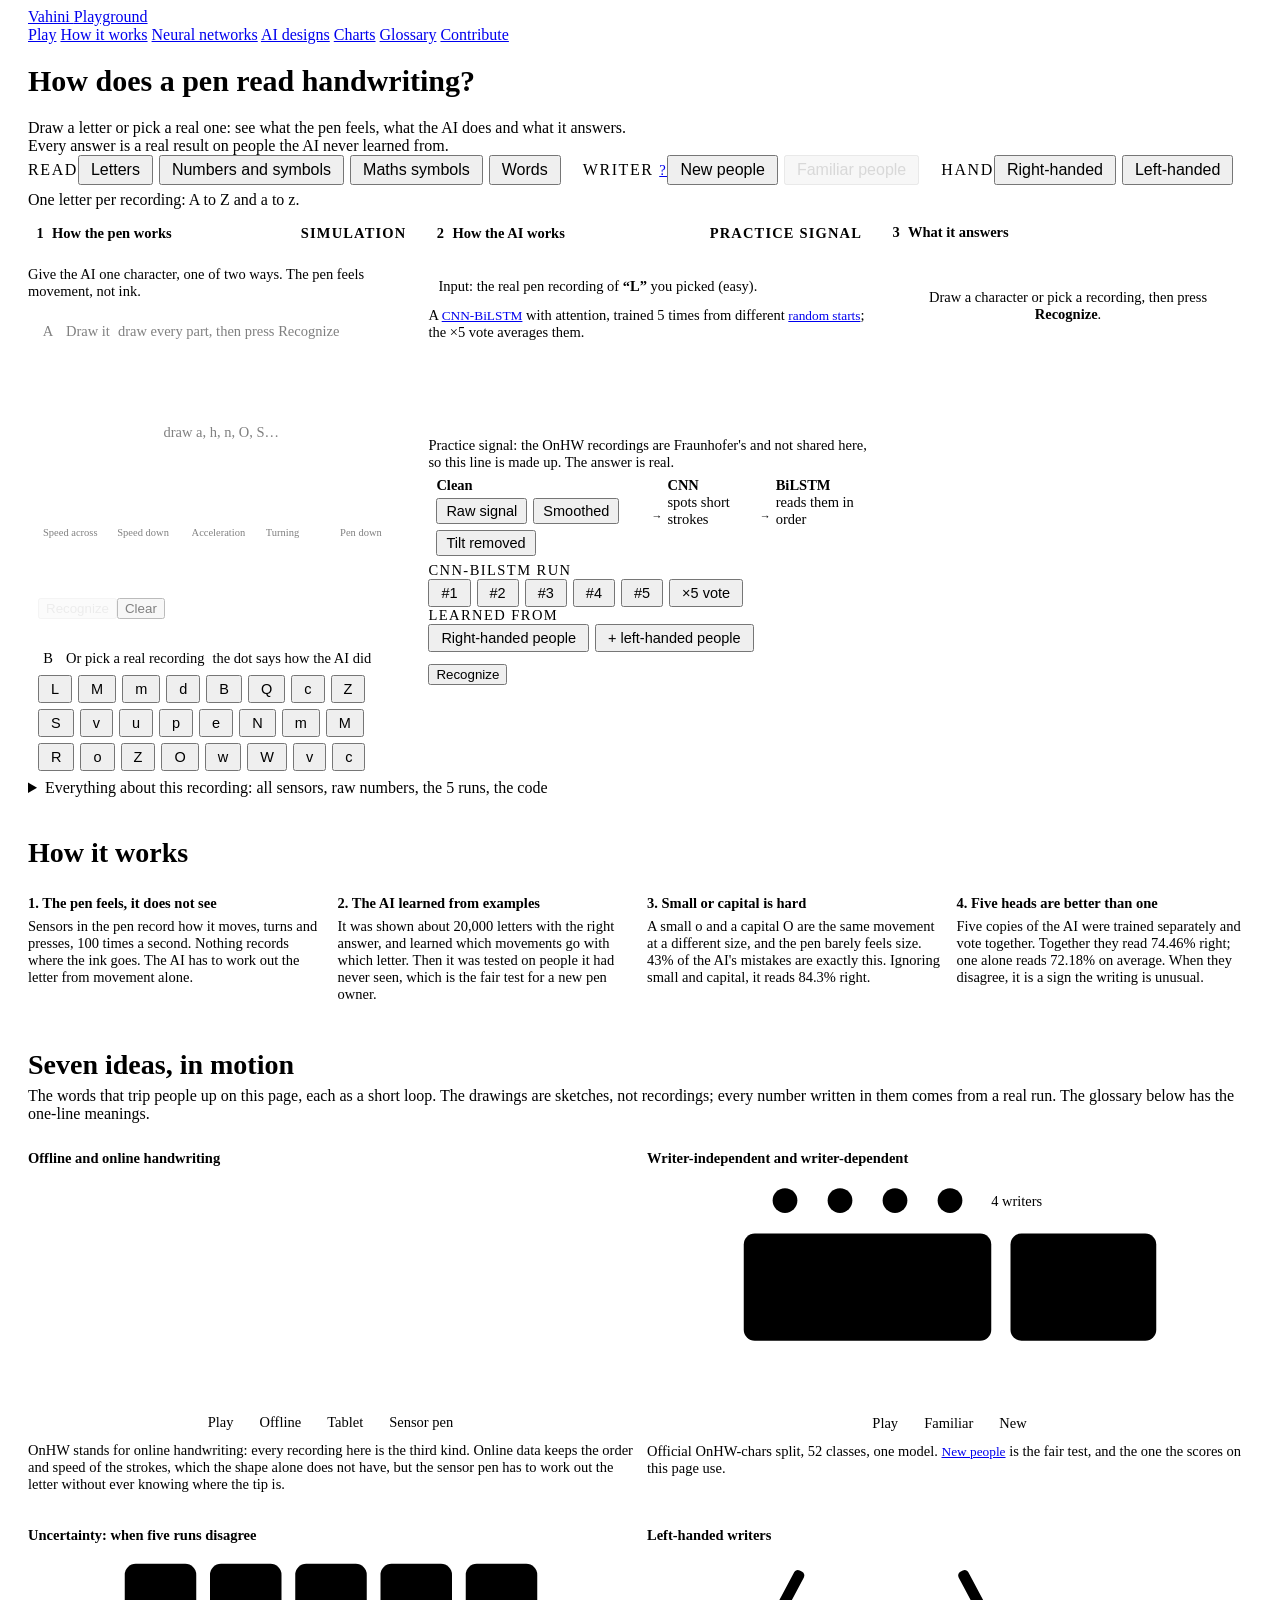
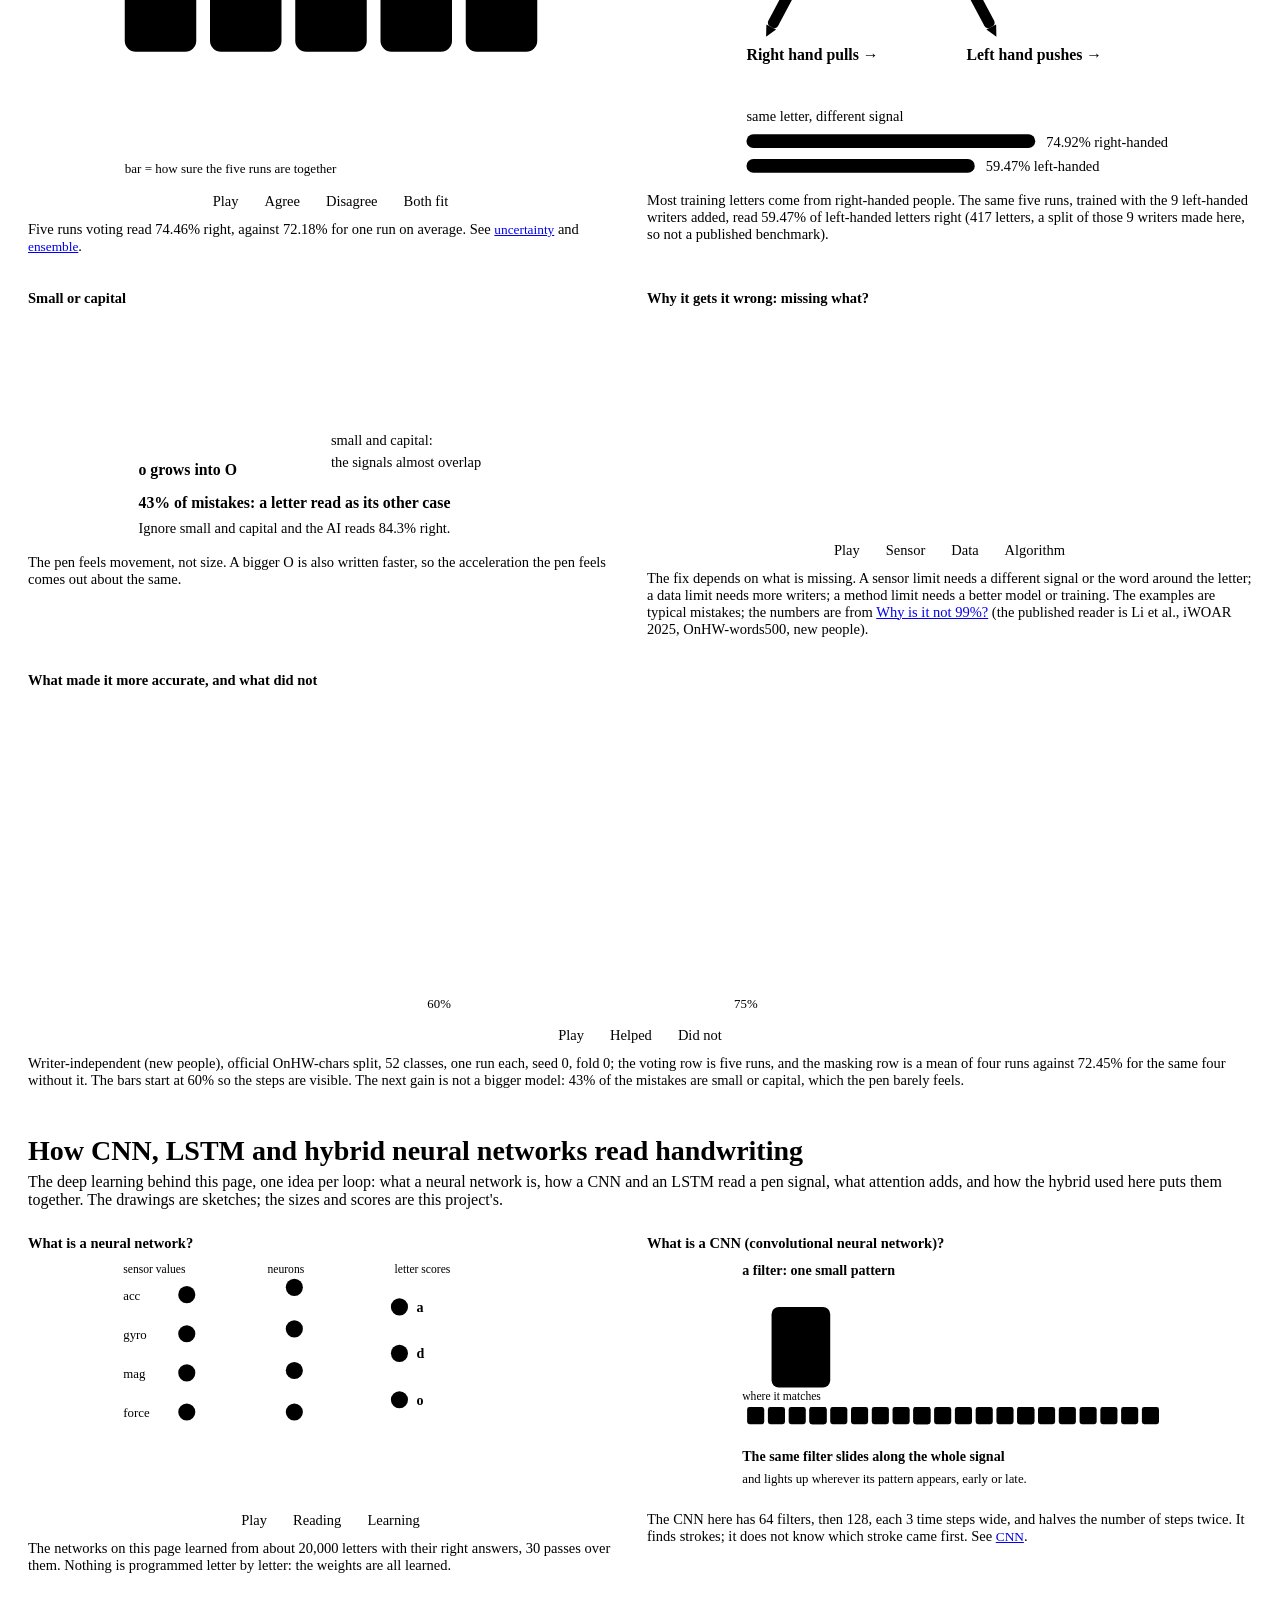
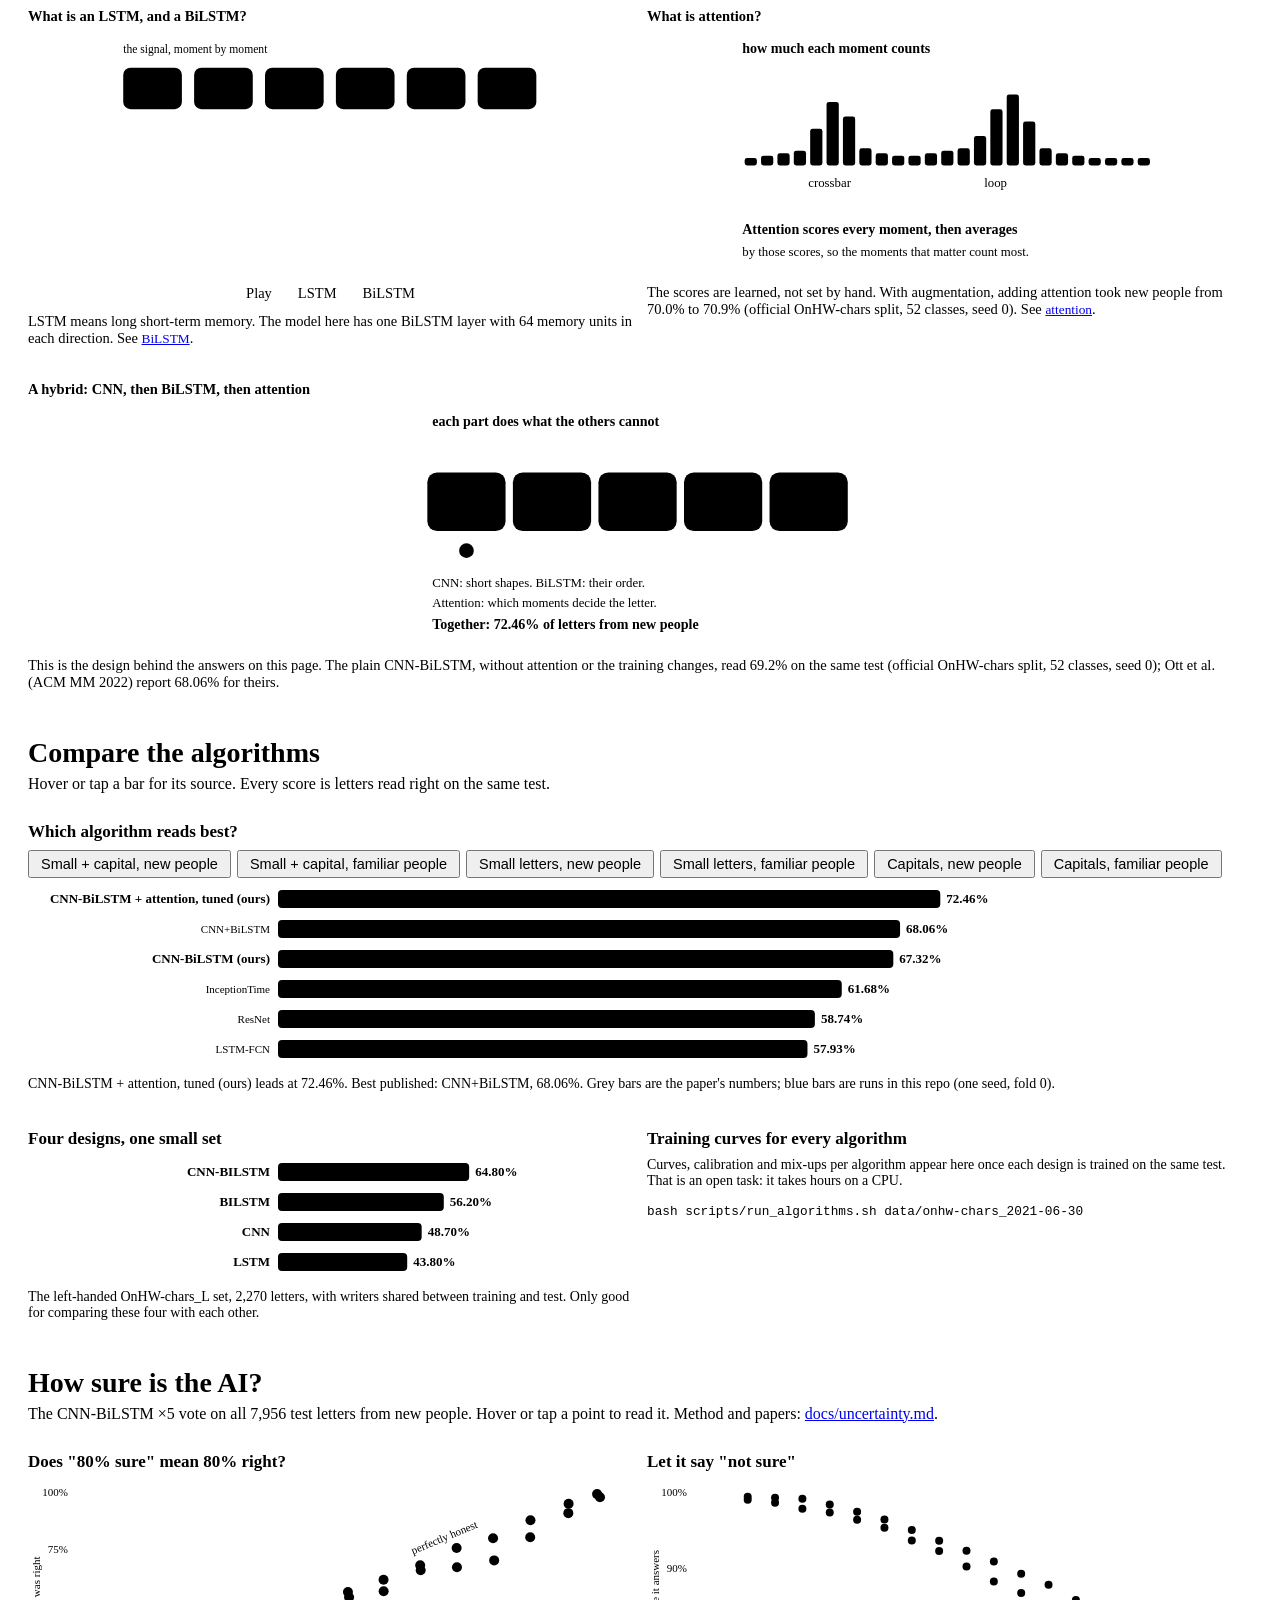
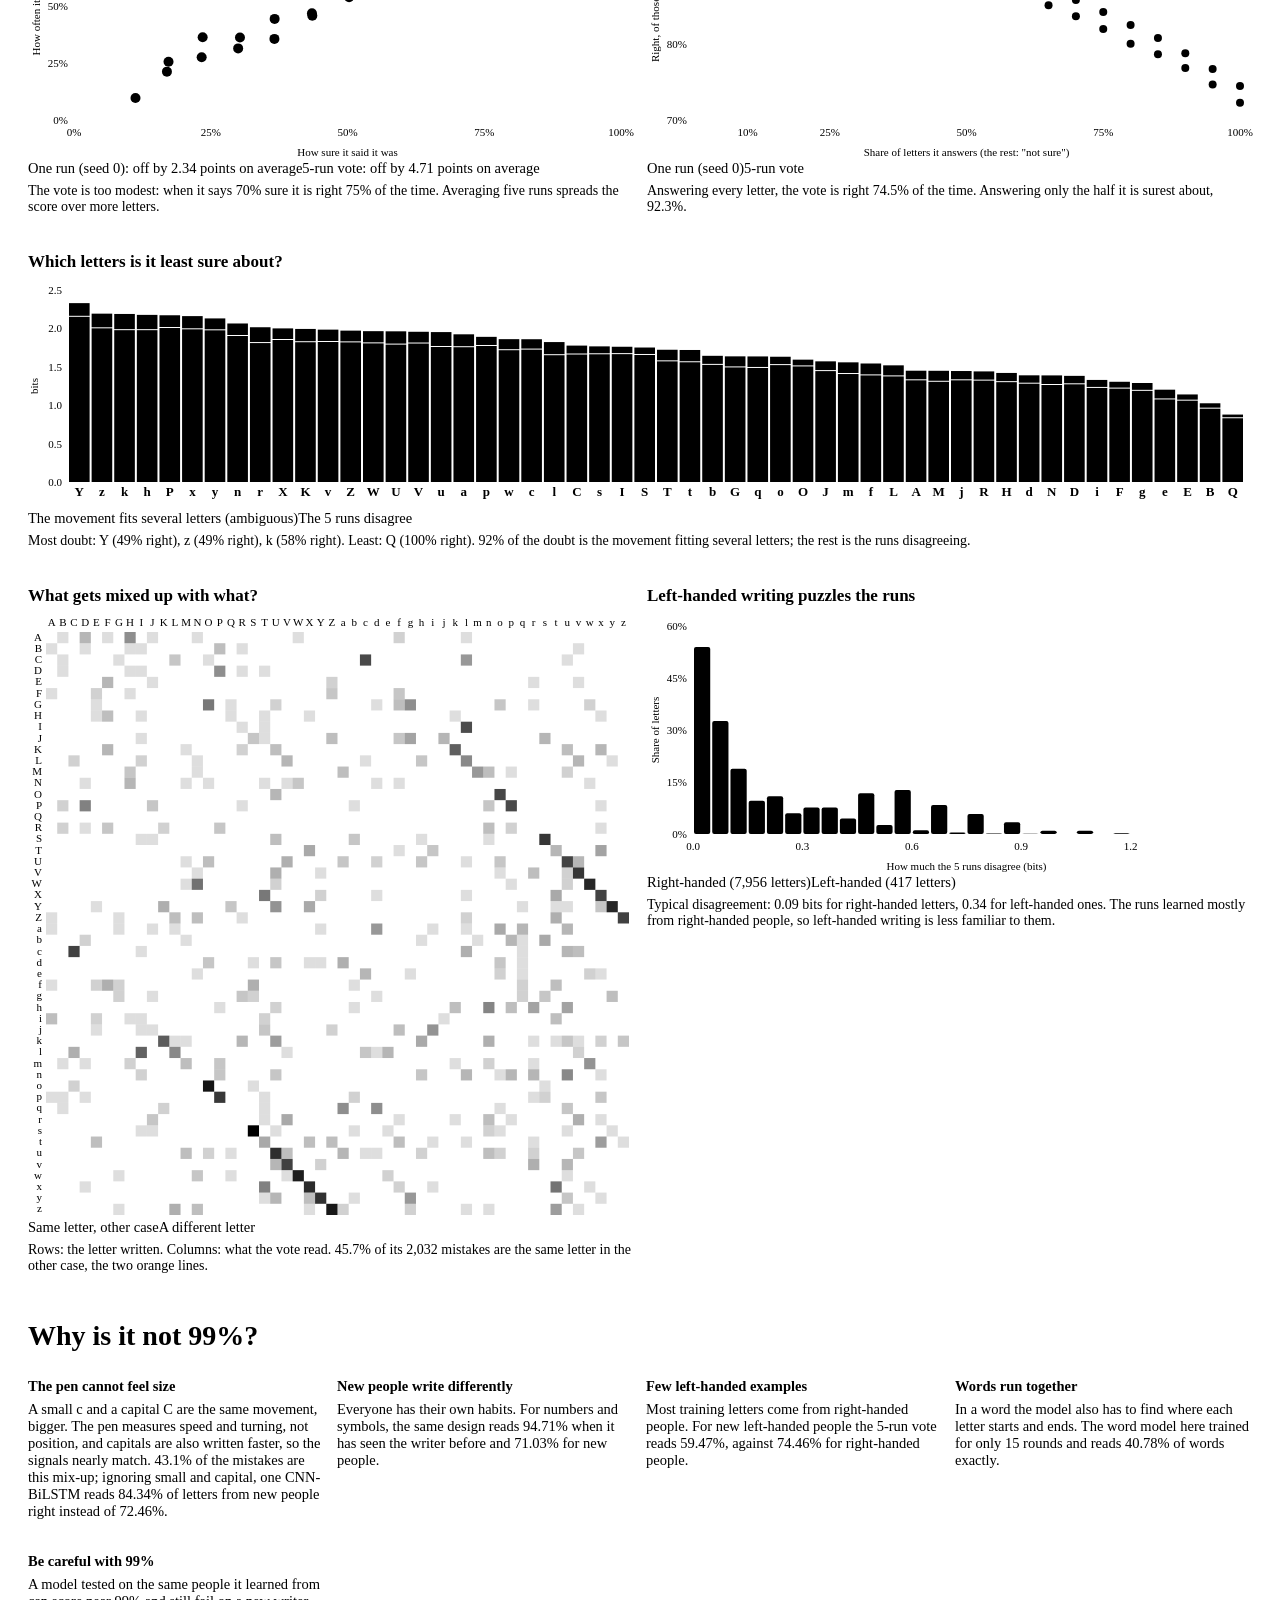
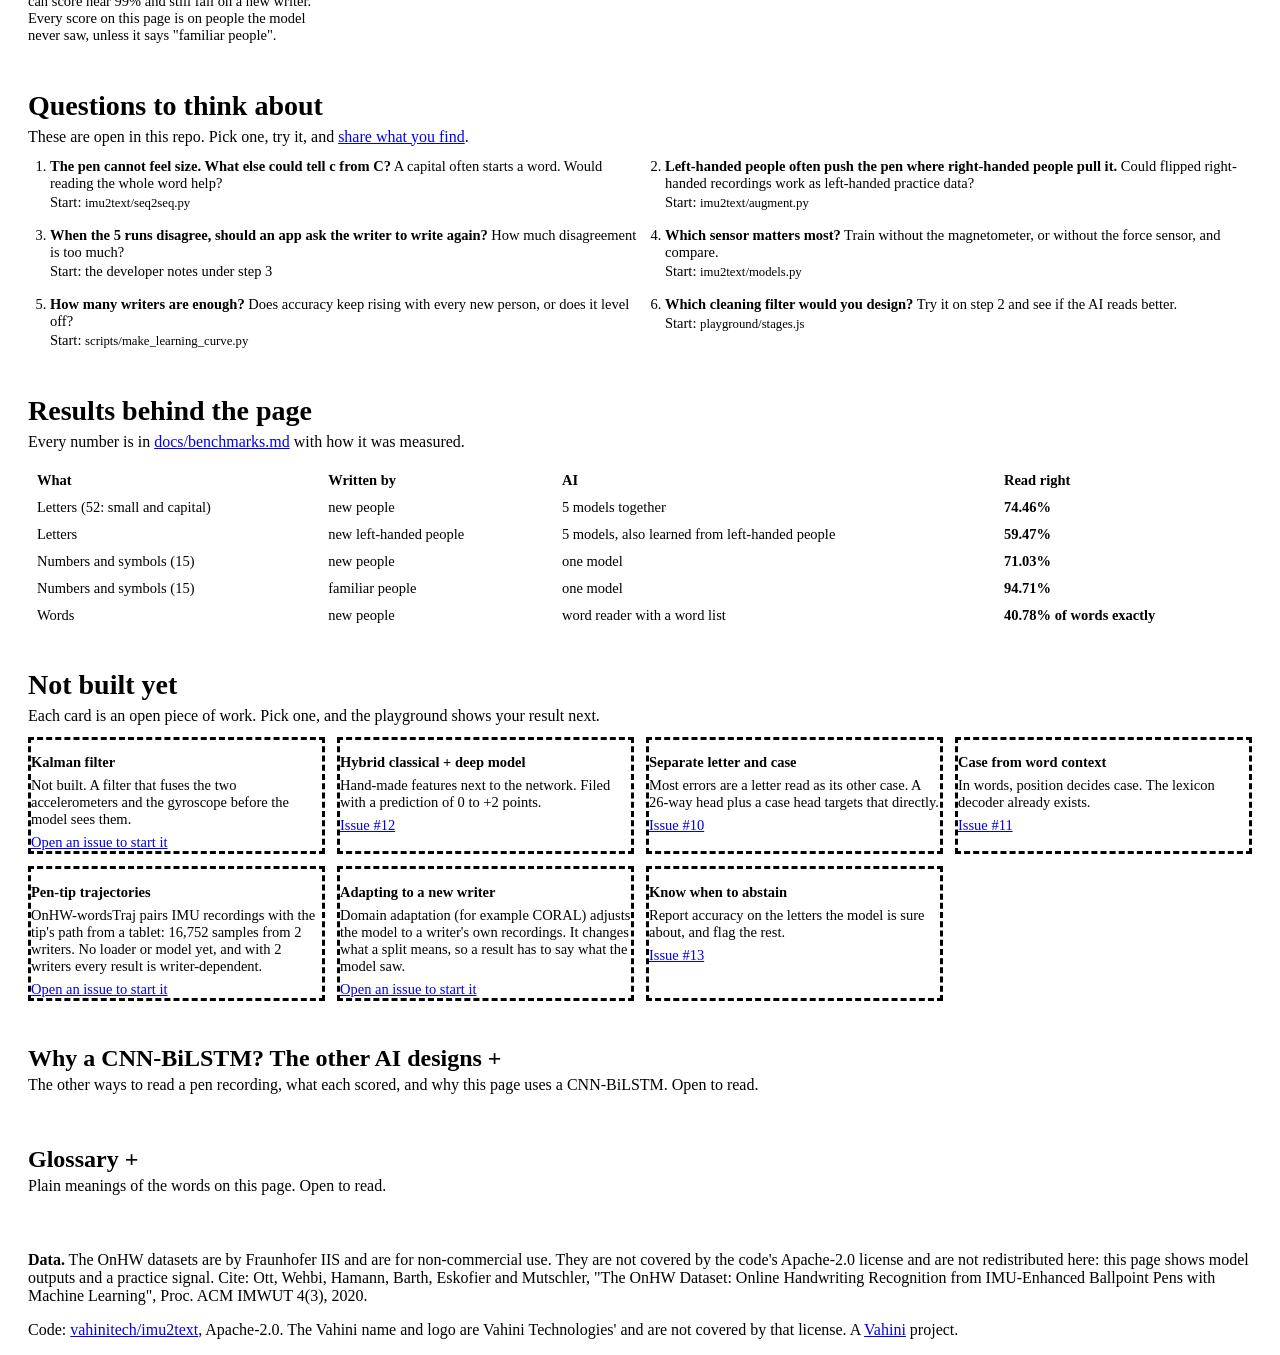
==== commit 33503251: "feat(playground): seven ideas in motion, and how CNN, LSTM and hybrid networks work (#38) * feat(pla" ====
--- a/playground/index.html
+++ b/playground/index.html
@@ -4,7 +4,7 @@
   <meta charset="utf-8">
   <meta name="viewport" content="width=device-width, initial-scale=1">
   <title>Vahini Playground: see how AI reads handwriting from a sensor pen</title>
-  <meta name="description" content="Follow a handwritten letter, symbol or word from a sensor pen through filters and neural networks. Real results on unseen writers, open source.">
+  <meta name="description" content="Follow handwriting from a sensor pen through filters and neural networks (CNN, LSTM, attention), with animations and real results on unseen writers.">
   <link rel="canonical" href="https://playground.vahinitech.com/">
   <meta name="robots" content="index, follow">
   <meta name="theme-color" content="#222831">
@@ -39,7 +39,10 @@
     "license": "https://www.apache.org/licenses/LICENSE-2.0",
     "codeRepository": "https://github.com/vahinitech/imu2text",
     "publisher": {"@type": "Organization", "name": "Vahini Technologies", "url": "https://vahinitech.com/"},
-    "about": ["Handwriting recognition", "Inertial measurement unit", "Machine learning"],
+    "about": ["Handwriting recognition", "Online handwriting recognition", "Inertial measurement unit", "Machine learning", "Deep learning", "Convolutional neural network", "Long short-term memory", "Attention (machine learning)"],
+    "teaches": ["What a neural network is", "How a CNN reads a signal", "How an LSTM and a BiLSTM read a sequence", "What attention adds", "Writer-independent versus writer-dependent testing", "Offline versus online handwriting recognition"],
+    "keywords": "handwriting recognition, sensor pen, IMU, CNN, LSTM, BiLSTM, attention, CNN-BiLSTM, deep learning, OnHW",
+    "audience": {"@type": "EducationalAudience", "educationalRole": "student"},
     "citation": {
       "@type": "ScholarlyArticle",
       "name": "The OnHW Dataset: Online Handwriting Recognition from IMU-Enhanced Ballpoint Pens with Machine Learning",
@@ -65,6 +68,7 @@
       <nav aria-label="Page">
         <a href="#workspace">Play</a>
         <a href="#how">How it works</a>
+        <a href="#nets">Neural networks</a>
         <a href="#designs">AI designs</a>
         <a href="#algos">Charts</a>
         <a href="#glossary">Glossary</a>
@@ -233,6 +237,408 @@
     </div>
   </section>
 
+
+  <section id="explain" class="wrap section" aria-labelledby="explain-h">
+    <h2 id="explain-h">Seven ideas, in motion</h2>
+    <p class="hint">The words that trip people up on this page, each as a short
+      loop. The drawings are sketches, not recordings; every number written in them
+      comes from a real run. The glossary below has the one-line meanings.</p>
+    <div class="explain-grid">
+
+      <figure class="v-card explain" aria-labelledby="ex-on-h">
+        <h3 id="ex-on-h">Offline and online handwriting</h3>
+        <svg class="ex ex--3" viewBox="0 0 360 190" role="img"
+          aria-label="The word cat three ways. Offline: a scan of finished ink becomes a grid of pixels, with no order or timing. Online on a tablet: the pen tip is recorded as x, y points in writing order. Online with a sensor pen, as on this page: the pen records its own movement over time, not where the ink is.">
+          <line x1="14" y1="96" x2="160" y2="96" class="ex-line"/>
+          <g class="ex-scene s1">
+            <path d="M44 64 C38 58 24 60 24 74 C24 88 38 90 44 82" class="ex-ink  d02"/><path d="M76 64 C70 58 56 60 56 74 C56 88 72 88 76 78 M76 60 L76 88" class="ex-ink  d10"/><path d="M96 50 L96 84 C96 90 102 92 108 86 M88 64 L106 64" class="ex-ink  d20"/>
+            <rect x="10" y="40" width="152" height="6" class="ex-scan"/>
+            <text x="200" y="20" class="label-strong">a photo: pixels</text>
+            <rect x="200" y="30" width="9.5" height="9.5" rx="1.5" class="ex-px"/><rect x="210.5" y="30" width="9.5" height="9.5" rx="1.5" class="ex-px"/><rect x="221" y="30" width="9.5" height="9.5" rx="1.5" class="ex-px"/><rect x="231.5" y="30" width="9.5" height="9.5" rx="1.5" class="ex-px"/><rect x="242" y="30" width="9.5" height="9.5" rx="1.5" class="ex-px"/><rect x="252.5" y="30" width="9.5" height="9.5" rx="1.5" class="ex-px"/><rect x="263" y="30" width="9.5" height="9.5" rx="1.5" class="ex-px"/><rect x="273.5" y="30" width="9.5" height="9.5" rx="1.5" class="ex-px"/><rect x="284" y="30" width="9.5" height="9.5" rx="1.5" class="ex-px"/><rect x="294.5" y="30" width="9.5" height="9.5" rx="1.5" class="ex-px"/><rect x="305" y="30" width="9.5" height="9.5" rx="1.5" class="ex-px"/><rect x="315.5" y="30" width="9.5" height="9.5" rx="1.5" class="ex-px"/><rect x="326" y="30" width="9.5" height="9.5" rx="1.5" class="ex-px ex-px--on"/><rect x="336.5" y="30" width="9.5" height="9.5" rx="1.5" class="ex-px"/><rect x="200" y="40.5" width="9.5" height="9.5" rx="1.5" class="ex-px"/><rect x="210.5" y="40.5" width="9.5" height="9.5" rx="1.5" class="ex-px"/><rect x="221" y="40.5" width="9.5" height="9.5" rx="1.5" class="ex-px"/><rect x="231.5" y="40.5" width="9.5" height="9.5" rx="1.5" class="ex-px"/><rect x="242" y="40.5" width="9.5" height="9.5" rx="1.5" class="ex-px"/><rect x="252.5" y="40.5" width="9.5" height="9.5" rx="1.5" class="ex-px"/><rect x="263" y="40.5" width="9.5" height="9.5" rx="1.5" class="ex-px"/><rect x="273.5" y="40.5" width="9.5" height="9.5" rx="1.5" class="ex-px"/><rect x="284" y="40.5" width="9.5" height="9.5" rx="1.5" class="ex-px"/><rect x="294.5" y="40.5" width="9.5" height="9.5" rx="1.5" class="ex-px"/><rect x="305" y="40.5" width="9.5" height="9.5" rx="1.5" class="ex-px"/><rect x="315.5" y="40.5" width="9.5" height="9.5" rx="1.5" class="ex-px"/><rect x="326" y="40.5" width="9.5" height="9.5" rx="1.5" class="ex-px ex-px--on"/><rect x="336.5" y="40.5" width="9.5" height="9.5" rx="1.5" class="ex-px"/><rect x="200" y="51" width="9.5" height="9.5" rx="1.5" class="ex-px"/><rect x="210.5" y="51" width="9.5" height="9.5" rx="1.5" class="ex-px ex-px--on"/><rect x="221" y="51" width="9.5" height="9.5" rx="1.5" class="ex-px ex-px--on"/><rect x="231.5" y="51" width="9.5" height="9.5" rx="1.5" class="ex-px"/><rect x="242" y="51" width="9.5" height="9.5" rx="1.5" class="ex-px"/><rect x="252.5" y="51" width="9.5" height="9.5" rx="1.5" class="ex-px ex-px--on"/><rect x="263" y="51" width="9.5" height="9.5" rx="1.5" class="ex-px ex-px--on"/><rect x="273.5" y="51" width="9.5" height="9.5" rx="1.5" class="ex-px"/><rect x="284" y="51" width="9.5" height="9.5" rx="1.5" class="ex-px"/><rect x="294.5" y="51" width="9.5" height="9.5" rx="1.5" class="ex-px"/><rect x="305" y="51" width="9.5" height="9.5" rx="1.5" class="ex-px"/><rect x="315.5" y="51" width="9.5" height="9.5" rx="1.5" class="ex-px ex-px--on"/><rect x="326" y="51" width="9.5" height="9.5" rx="1.5" class="ex-px ex-px--on"/><rect x="336.5" y="51" width="9.5" height="9.5" rx="1.5" class="ex-px ex-px--on"/><rect x="200" y="61.5" width="9.5" height="9.5" rx="1.5" class="ex-px ex-px--on"/><rect x="210.5" y="61.5" width="9.5" height="9.5" rx="1.5" class="ex-px"/><rect x="221" y="61.5" width="9.5" height="9.5" rx="1.5" class="ex-px"/><rect x="231.5" y="61.5" width="9.5" height="9.5" rx="1.5" class="ex-px"/><rect x="242" y="61.5" width="9.5" height="9.5" rx="1.5" class="ex-px"/><rect x="252.5" y="61.5" width="9.5" height="9.5" rx="1.5" class="ex-px"/><rect x="263" y="61.5" width="9.5" height="9.5" rx="1.5" class="ex-px"/><rect x="273.5" y="61.5" width="9.5" height="9.5" rx="1.5" class="ex-px ex-px--on"/><rect x="284" y="61.5" width="9.5" height="9.5" rx="1.5" class="ex-px"/><rect x="294.5" y="61.5" width="9.5" height="9.5" rx="1.5" class="ex-px"/><rect x="305" y="61.5" width="9.5" height="9.5" rx="1.5" class="ex-px"/><rect x="315.5" y="61.5" width="9.5" height="9.5" rx="1.5" class="ex-px"/><rect x="326" y="61.5" width="9.5" height="9.5" rx="1.5" class="ex-px ex-px--on"/><rect x="336.5" y="61.5" width="9.5" height="9.5" rx="1.5" class="ex-px"/><rect x="200" y="72" width="9.5" height="9.5" rx="1.5" class="ex-px ex-px--on"/><rect x="210.5" y="72" width="9.5" height="9.5" rx="1.5" class="ex-px"/><rect x="221" y="72" width="9.5" height="9.5" rx="1.5" class="ex-px"/><rect x="231.5" y="72" width="9.5" height="9.5" rx="1.5" class="ex-px"/><rect x="242" y="72" width="9.5" height="9.5" rx="1.5" class="ex-px"/><rect x="252.5" y="72" width="9.5" height="9.5" rx="1.5" class="ex-px"/><rect x="263" y="72" width="9.5" height="9.5" rx="1.5" class="ex-px ex-px--on"/><rect x="273.5" y="72" width="9.5" height="9.5" rx="1.5" class="ex-px ex-px--on"/><rect x="284" y="72" width="9.5" height="9.5" rx="1.5" class="ex-px"/><rect x="294.5" y="72" width="9.5" height="9.5" rx="1.5" class="ex-px"/><rect x="305" y="72" width="9.5" height="9.5" rx="1.5" class="ex-px"/><rect x="315.5" y="72" width="9.5" height="9.5" rx="1.5" class="ex-px"/><rect x="326" y="72" width="9.5" height="9.5" rx="1.5" class="ex-px ex-px--on"/><rect x="336.5" y="72" width="9.5" height="9.5" rx="1.5" class="ex-px"/><rect x="200" y="82.5" width="9.5" height="9.5" rx="1.5" class="ex-px ex-px--on"/><rect x="210.5" y="82.5" width="9.5" height="9.5" rx="1.5" class="ex-px"/><rect x="221" y="82.5" width="9.5" height="9.5" rx="1.5" class="ex-px"/><rect x="231.5" y="82.5" width="9.5" height="9.5" rx="1.5" class="ex-px"/><rect x="242" y="82.5" width="9.5" height="9.5" rx="1.5" class="ex-px"/><rect x="252.5" y="82.5" width="9.5" height="9.5" rx="1.5" class="ex-px ex-px--on"/><rect x="263" y="82.5" width="9.5" height="9.5" rx="1.5" class="ex-px"/><rect x="273.5" y="82.5" width="9.5" height="9.5" rx="1.5" class="ex-px ex-px--on"/><rect x="284" y="82.5" width="9.5" height="9.5" rx="1.5" class="ex-px"/><rect x="294.5" y="82.5" width="9.5" height="9.5" rx="1.5" class="ex-px"/><rect x="305" y="82.5" width="9.5" height="9.5" rx="1.5" class="ex-px"/><rect x="315.5" y="82.5" width="9.5" height="9.5" rx="1.5" class="ex-px"/><rect x="326" y="82.5" width="9.5" height="9.5" rx="1.5" class="ex-px ex-px--on"/><rect x="336.5" y="82.5" width="9.5" height="9.5" rx="1.5" class="ex-px"/><rect x="200" y="93" width="9.5" height="9.5" rx="1.5" class="ex-px"/><rect x="210.5" y="93" width="9.5" height="9.5" rx="1.5" class="ex-px ex-px--on"/><rect x="221" y="93" width="9.5" height="9.5" rx="1.5" class="ex-px ex-px--on"/><rect x="231.5" y="93" width="9.5" height="9.5" rx="1.5" class="ex-px"/><rect x="242" y="93" width="9.5" height="9.5" rx="1.5" class="ex-px"/><rect x="252.5" y="93" width="9.5" height="9.5" rx="1.5" class="ex-px"/><rect x="263" y="93" width="9.5" height="9.5" rx="1.5" class="ex-px ex-px--on"/><rect x="273.5" y="93" width="9.5" height="9.5" rx="1.5" class="ex-px ex-px--on"/><rect x="284" y="93" width="9.5" height="9.5" rx="1.5" class="ex-px"/><rect x="294.5" y="93" width="9.5" height="9.5" rx="1.5" class="ex-px"/><rect x="305" y="93" width="9.5" height="9.5" rx="1.5" class="ex-px"/><rect x="315.5" y="93" width="9.5" height="9.5" rx="1.5" class="ex-px"/><rect x="326" y="93" width="9.5" height="9.5" rx="1.5" class="ex-px"/><rect x="336.5" y="93" width="9.5" height="9.5" rx="1.5" class="ex-px ex-px--on"/>
+            <text x="10" y="138" class="label-strong">Offline: a scan or photo of finished ink</text>
+            <text x="10" y="156">The shape only. Which stroke came first is lost.</text>
+            <text x="10" y="174">Examples: a scanned exam, a cheque, a photo of a note.</text>
+          </g>
+          <g class="ex-scene s2">
+            <path d="M44 64 C38 58 24 60 24 74 C24 88 38 90 44 82" class="ex-ink draw d02"/><path d="M76 64 C70 58 56 60 56 74 C56 88 72 88 76 78 M76 60 L76 88" class="ex-ink draw d10"/><path d="M96 50 L96 84 C96 90 102 92 108 86 M88 64 L106 64" class="ex-ink draw d20"/>
+            <g class="pop d02"><circle cx="44" cy="64" r="3" class="ex-dot"/><text x="44" y="56">1</text></g>
+            <g class="pop d10"><circle cx="76" cy="64" r="3" class="ex-dot"/><text x="80" y="58">2</text></g>
+            <g class="pop d20"><circle cx="96" cy="50" r="3" class="ex-dot"/><text x="100" y="48">3</text></g>
+            <text x="200" y="20" class="label-strong">points in order</text>
+            <text x="200" y="42" class="pop d02 ex-mono">x 44  y 64  t 0.00 s</text>
+            <text x="200" y="60" class="pop d06 ex-mono">x 30  y 60  t 0.05 s</text>
+            <text x="200" y="78" class="pop d10 ex-mono">x 76  y 64  t 0.42 s</text>
+            <text x="200" y="96" class="pop d20 ex-mono">x 96  y 50  t 0.90 s</text>
+            <text x="10" y="138" class="label-strong">Online: the pen tip, point by point</text>
+            <text x="10" y="156">Where the tip is, in writing order, with time.</text>
+            <text x="10" y="174">Examples: a stylus on a tablet or phone screen.</text>
+          </g>
+          <g class="ex-scene s3">
+            <path d="M44 64 C38 58 24 60 24 74 C24 88 38 90 44 82" class="ex-ink draw d02"/><path d="M76 64 C70 58 56 60 56 74 C56 88 72 88 76 78 M76 60 L76 88" class="ex-ink draw d10"/><path d="M96 50 L96 84 C96 90 102 92 108 86 M88 64 L106 64" class="ex-ink draw d20"/>
+            <g class="ex-pen ex-pen--word"><rect x="-4" y="-46" width="8" height="46" rx="3"/><path d="M-4 0 L0 8 L4 0 Z"/></g>
+            <text x="200" y="20" class="label-strong">movement over time</text>
+            <polyline points="200,40 214,32 228,50 242,30 256,48 270,36 284,52 298,34 312,46 326,38 344,42" class="ex-sig draw"/>
+            <polyline points="200,72 214,80 228,62 242,82 256,66 270,84 284,64 298,78 312,70 326,80 344,74" class="ex-sig ex-sig--alt draw d06"/>
+            <text x="200" y="104">13 sensor signals, 100 a second</text>
+            <text x="10" y="138" class="label-strong">Online, with a sensor pen: this page</text>
+            <text x="10" y="156">Ink on real paper; the pen feels how it moves.</text>
+            <text x="10" y="174">No camera, no tablet, and no x, y position.</text>
+          </g>
+        </svg>
+        <div class="ex-steps" role="radiogroup" aria-label="Scene">
+          <input type="radio" name="ex-on" id="ex-on-play" value="play" checked><label for="ex-on-play">Play</label>
+          <input type="radio" name="ex-on" id="ex-on-1" value="1"><label for="ex-on-1">Offline</label>
+          <input type="radio" name="ex-on" id="ex-on-2" value="2"><label for="ex-on-2">Tablet</label>
+          <input type="radio" name="ex-on" id="ex-on-3" value="3"><label for="ex-on-3">Sensor pen</label>
+        </div>
+        <figcaption class="hint">OnHW stands for online handwriting: every recording here
+          is the third kind. Online data keeps the order and speed of the strokes, which
+          the shape alone does not have, but the sensor pen has to work out the letter
+          without ever knowing where the tip is.</figcaption>
+      </figure>
+
+      <figure class="v-card explain" aria-labelledby="ex-people-h">
+        <h3 id="ex-people-h">Writer-independent and writer-dependent</h3>
+        <svg class="ex ex--2" viewBox="0 0 320 170" role="img"
+          aria-label="Four writers send their letters to training and test. Writer-dependent, or familiar people: every writer has letters on both sides. Writer-independent, or new people: one writer is kept out of training and only tested.">
+          <g class="ex-people">
+            <circle cx="40" cy="20" r="9" class="w1"/><circle cx="80" cy="20" r="9" class="w2"/>
+            <circle cx="120" cy="20" r="9" class="w3"/><circle cx="160" cy="20" r="9" class="w4"/>
+            <text x="190" y="24">4 writers</text>
+          </g>
+          <rect x="10" y="44" width="180" height="78" rx="8" class="ex-box"/>
+          <text x="18" y="60" class="label-strong">Training</text>
+          <rect x="204" y="44" width="106" height="78" rx="8" class="ex-box"/>
+          <text x="212" y="60" class="label-strong">Test</text>
+          <g class="ex-scene s1">
+            <g class="pop d02"><circle cx="30" cy="80" r="6" class="w1"/><circle cx="46" cy="80" r="6" class="w1"/><circle cx="62" cy="80" r="6" class="w1"/></g>
+            <g class="pop d05"><circle cx="30" cy="102" r="6" class="w2"/><circle cx="46" cy="102" r="6" class="w2"/><circle cx="62" cy="102" r="6" class="w2"/></g>
+            <g class="pop d08"><circle cx="100" cy="80" r="6" class="w3"/><circle cx="116" cy="80" r="6" class="w3"/><circle cx="132" cy="80" r="6" class="w3"/></g>
+            <g class="pop d11"><circle cx="100" cy="102" r="6" class="w4"/><circle cx="116" cy="102" r="6" class="w4"/><circle cx="132" cy="102" r="6" class="w4"/></g>
+            <g class="pop d15"><circle cx="224" cy="80" r="6" class="w1"/><circle cx="240" cy="80" r="6" class="w2"/><circle cx="256" cy="80" r="6" class="w3"/><circle cx="272" cy="80" r="6" class="w4"/></g>
+            <text x="10" y="142" class="label-strong">Writer-dependent ("familiar people")</text>
+            <text x="10" y="160">Everyone is on both sides. 80.07% right.</text>
+          </g>
+          <g class="ex-scene s2">
+            <g class="pop d02"><circle cx="30" cy="80" r="6" class="w1"/><circle cx="46" cy="80" r="6" class="w1"/><circle cx="62" cy="80" r="6" class="w1"/><circle cx="78" cy="80" r="6" class="w1"/></g>
+            <g class="pop d05"><circle cx="30" cy="102" r="6" class="w2"/><circle cx="46" cy="102" r="6" class="w2"/><circle cx="62" cy="102" r="6" class="w2"/><circle cx="78" cy="102" r="6" class="w2"/></g>
+            <g class="pop d08"><circle cx="110" cy="80" r="6" class="w3"/><circle cx="126" cy="80" r="6" class="w3"/><circle cx="142" cy="80" r="6" class="w3"/><circle cx="158" cy="80" r="6" class="w3"/></g>
+            <g class="pop d13"><circle cx="224" cy="80" r="6" class="w4"/><circle cx="240" cy="80" r="6" class="w4"/><circle cx="256" cy="80" r="6" class="w4"/><circle cx="272" cy="80" r="6" class="w4"/></g>
+            <text x="224" y="108" class="pop d16">never trained on</text>
+            <text x="10" y="142" class="label-strong">Writer-independent ("new people")</text>
+            <text x="10" y="160">The test writer is kept out, like a new pen owner. 72.46% right.</text>
+          </g>
+        </svg>
+        <div class="ex-steps" role="radiogroup" aria-label="Scene">
+          <input type="radio" name="ex-people" id="ex-people-play" value="play" checked><label for="ex-people-play">Play</label>
+          <input type="radio" name="ex-people" id="ex-people-1" value="1"><label for="ex-people-1">Familiar</label>
+          <input type="radio" name="ex-people" id="ex-people-2" value="2"><label for="ex-people-2">New</label>
+        </div>
+        <figcaption class="hint">Official OnHW-chars split, 52 classes, one model.
+          <a class="term" href="#term-new-people">New people</a> is the fair test, and
+          the one the scores on this page use.</figcaption>
+      </figure>
+
+      <figure class="v-card explain" aria-labelledby="ex-unsure-h">
+        <h3 id="ex-unsure-h">Uncertainty: when five runs disagree</h3>
+        <svg class="ex ex--3" viewBox="0 0 320 170" role="img"
+          aria-label="Five runs of the AI read the same letter. First all five say a, so the answer is sure. Then they give five different answers, which means the writing is unusual. Then each one hesitates between small o and capital O, which means the movement fits both.">
+          <g class="ex-runs">
+            <rect x="10" y="10" width="52" height="64" rx="8" class="ex-box"/><text x="20" y="26">run 1</text>
+            <rect x="72" y="10" width="52" height="64" rx="8" class="ex-box"/><text x="82" y="26">run 2</text>
+            <rect x="134" y="10" width="52" height="64" rx="8" class="ex-box"/><text x="144" y="26">run 3</text>
+            <rect x="196" y="10" width="52" height="64" rx="8" class="ex-box"/><text x="206" y="26">run 4</text>
+            <rect x="258" y="10" width="52" height="64" rx="8" class="ex-box"/><text x="268" y="26">run 5</text>
+          </g>
+          <g class="ex-scene s1">
+            <g class="ex-say"><text x="36" y="60" class="pop d02">a</text><text x="98" y="60" class="pop d04">a</text><text x="160" y="60" class="pop d06">a</text><text x="222" y="60" class="pop d08">a</text><text x="284" y="60" class="pop d10">a</text></g>
+            <rect x="10" y="88" width="300" height="12" rx="6" class="ex-track"/>
+            <rect x="10" y="88" width="285" height="12" rx="6" class="ex-bar grow d12"/>
+            <text x="10" y="120" class="label-strong">They agree: "a"</text>
+            <text x="10" y="140">Trust the answer.</text>
+          </g>
+          <g class="ex-scene s2">
+            <g class="ex-say"><text x="36" y="60" class="pop d02">a</text><text x="98" y="60" class="pop d04">d</text><text x="160" y="60" class="pop d06">q</text><text x="222" y="60" class="pop d08">a</text><text x="284" y="60" class="pop d10">o</text></g>
+            <rect x="10" y="88" width="300" height="12" rx="6" class="ex-track"/>
+            <rect x="10" y="88" width="105" height="12" rx="6" class="ex-bar ex-bar--warn grow d12"/>
+            <text x="10" y="120" class="label-strong">They disagree: the writing is unusual</text>
+            <text x="10" y="140">Unlike the letters they learned from. Ask the writer.</text>
+          </g>
+          <g class="ex-scene s3">
+            <g class="ex-say ex-say--small"><text x="22" y="60" class="pop d02">o|O</text><text x="84" y="60" class="pop d04">o|O</text><text x="146" y="60" class="pop d06">o|O</text><text x="208" y="60" class="pop d08">o|O</text><text x="270" y="60" class="pop d10">o|O</text></g>
+            <rect x="10" y="88" width="300" height="12" rx="6" class="ex-track"/>
+            <rect x="10" y="88" width="150" height="12" rx="6" class="ex-bar grow d12"/>
+            <rect x="160" y="88" width="140" height="12" rx="6" class="ex-bar ex-bar--alt grow d14"/>
+            <text x="10" y="120" class="label-strong">All hesitate between o and O</text>
+            <text x="10" y="140">The movement fits both. Asking again will not help.</text>
+          </g>
+          <text x="10" y="162" class="ex-foot">bar = how sure the five runs are together</text>
+        </svg>
+        <div class="ex-steps" role="radiogroup" aria-label="Scene">
+          <input type="radio" name="ex-unsure" id="ex-unsure-play" value="play" checked><label for="ex-unsure-play">Play</label>
+          <input type="radio" name="ex-unsure" id="ex-unsure-1" value="1"><label for="ex-unsure-1">Agree</label>
+          <input type="radio" name="ex-unsure" id="ex-unsure-2" value="2"><label for="ex-unsure-2">Disagree</label>
+          <input type="radio" name="ex-unsure" id="ex-unsure-3" value="3"><label for="ex-unsure-3">Both fit</label>
+        </div>
+        <figcaption class="hint">Five runs voting read 74.46% right, against 72.18% for one
+          run on average. See <a class="term" href="#term-uncertainty">uncertainty</a> and
+          <a class="term" href="#term-ensemble">ensemble</a>.</figcaption>
+      </figure>
+
+      <figure class="v-card explain" aria-labelledby="ex-left-h">
+        <h3 id="ex-left-h">Left-handed writers</h3>
+        <svg class="ex" viewBox="0 0 320 170" role="img"
+          aria-label="A right hand pulls the pen along the line; a left hand pushes it. The same letter makes a different signal. The AI, trained mostly on right-handed people, reads 74.92% right for them and 59.47% for left-handed people.">
+          <line x1="12" y1="58" x2="148" y2="58" class="ex-line"/>
+          <path d="M30 56 q12 -34 24 0 q12 -34 24 0 q12 -34 24 0" class="ex-ink draw"/>
+          <g class="ex-pen ex-pen--right"><rect x="-4" y="-46" width="8" height="46" rx="3"/><path d="M-4 0 L0 8 L4 0 Z"/></g>
+          <text x="12" y="80" class="label-strong">Right hand pulls →</text>
+          <line x1="172" y1="58" x2="308" y2="58" class="ex-line"/>
+          <path d="M190 56 q12 -34 24 0 q12 -34 24 0 q12 -34 24 0" class="ex-ink draw"/>
+          <g class="ex-pen ex-pen--left"><rect x="-4" y="-46" width="8" height="46" rx="3"/><path d="M-4 0 L0 8 L4 0 Z"/></g>
+          <text x="172" y="80" class="label-strong">Left hand pushes →</text>
+          <polyline points="12,104 30,98 48,110 66,96 84,108 102,99 120,106 148,102" class="ex-sig draw"/>
+          <polyline points="172,102 190,110 208,96 226,108 244,94 262,111 280,98 308,104" class="ex-sig ex-sig--alt draw"/>
+          <text x="12" y="124">same letter, different signal</text>
+          <rect x="12" y="134" width="210" height="10" rx="5" class="ex-bar grow d24"/>
+          <text x="230" y="143">74.92% right-handed</text>
+          <rect x="12" y="152" width="166" height="10" rx="5" class="ex-bar ex-bar--warn grow d28"/>
+          <text x="186" y="161">59.47% left-handed</text>
+        </svg>
+        <figcaption class="hint">Most training letters come from right-handed people.
+          The same five runs, trained with the 9 left-handed writers added, read
+          59.47% of left-handed letters right (417 letters, a split of those 9
+          writers made here, so not a published benchmark).</figcaption>
+      </figure>
+
+      <figure class="v-card explain" aria-labelledby="ex-case-h">
+        <h3 id="ex-case-h">Small or capital</h3>
+        <svg class="ex" viewBox="0 0 320 170" role="img"
+          aria-label="A small o grows into a capital O. The pen makes the same movement, only bigger, and the two signals almost overlap, so the AI often cannot tell them apart.">
+          <circle cx="70" cy="58" r="40" class="ex-ink ex-grow"/>
+          <text x="20" y="118" class="label-strong">o grows into O</text>
+          <polyline points="160,60 175,40 190,72 205,38 220,74 235,42 250,70 265,46 300,58" class="ex-sig draw"/>
+          <polyline points="160,62 175,43 190,70 205,41 220,71 235,45 250,68 265,48 300,60" class="ex-sig ex-sig--alt draw d06"/>
+          <text x="160" y="96">small and capital:</text>
+          <text x="160" y="112">the signals almost overlap</text>
+          <text x="20" y="142" class="label-strong">43% of mistakes: a letter read as its other case</text>
+          <text x="20" y="160">Ignore small and capital and the AI reads 84.3% right.</text>
+        </svg>
+        <figcaption class="hint">The pen feels movement, not size. A bigger O is also
+          written faster, so the acceleration the pen feels comes out about the same.</figcaption>
+      </figure>
+
+      <figure class="v-card explain" aria-labelledby="ex-why-h">
+        <h3 id="ex-why-h">Why it gets it wrong: missing what?</h3>
+        <svg class="ex ex--3" viewBox="0 0 360 180" role="img"
+          aria-label="Three kinds of mistake. A small c read as a capital C: the sensor is missing position, so it cannot feel size. A left-handed writer misread: the data is missing, only 9 left-handed writers. A word misread: the algorithm is missing, the word reader is small and short-trained.">
+          <g class="ex-scene s1">
+            <rect x="10" y="8" width="108" height="24" rx="12" class="ex-chip ex-chip--on"/><text x="64" y="24" class="ex-chip__t ex-chip__t--on">Sensor</text><rect x="126" y="8" width="108" height="24" rx="12" class="ex-chip"/><text x="180" y="24" class="ex-chip__t">Data</text><rect x="242" y="8" width="108" height="24" rx="12" class="ex-chip"/><text x="296" y="24" class="ex-chip__t">Algorithm</text>
+            <text x="10" y="54">written</text><text x="10" y="84" class="ex-big pop d02">c</text>
+            <text x="150" y="70" class="ex-arrow pop d06">→</text>
+            <text x="190" y="54">the AI read</text><text x="190" y="84" class="ex-big ex-big--wrong pop d10">C</text>
+            <text x="10" y="114" class="label-strong pop d14">Missing: position. The sensor cannot feel size.</text>
+            <text x="10" y="134" class="pop d16">The pen feels movement, not where the tip is, so c and C</text>
+            <text x="10" y="152" class="pop d20">look alike. More data or a bigger AI cannot add what the</text>
+            <text x="10" y="170" class="pop d24">pen never measured. 43.1% of letter mistakes are this.</text>
+          </g>
+          <g class="ex-scene s2">
+            <rect x="10" y="8" width="108" height="24" rx="12" class="ex-chip"/><text x="64" y="24" class="ex-chip__t">Sensor</text><rect x="126" y="8" width="108" height="24" rx="12" class="ex-chip ex-chip--on"/><text x="180" y="24" class="ex-chip__t ex-chip__t--on">Data</text><rect x="242" y="8" width="108" height="24" rx="12" class="ex-chip"/><text x="296" y="24" class="ex-chip__t">Algorithm</text>
+            <text x="10" y="54">written</text><text x="10" y="84" class="ex-big pop d02">a</text>
+            <text x="150" y="70" class="ex-arrow pop d06">→</text>
+            <text x="190" y="54">the AI read</text><text x="190" y="84" class="ex-big ex-big--wrong pop d10">d</text>
+            <text x="10" y="114" class="label-strong pop d14">Missing: examples. Too few writers like this one.</text>
+            <text x="10" y="134" class="pop d16">Only 9 left-handed people are in the data, so the AI has</text>
+            <text x="10" y="152" class="pop d20">seen few hands like theirs: 59.47% right, against 74.46%</text>
+            <text x="10" y="170" class="pop d24">for right-handed people. More writers would help here.</text>
+          </g>
+          <g class="ex-scene s3">
+            <rect x="10" y="8" width="108" height="24" rx="12" class="ex-chip"/><text x="64" y="24" class="ex-chip__t">Sensor</text><rect x="126" y="8" width="108" height="24" rx="12" class="ex-chip"/><text x="180" y="24" class="ex-chip__t">Data</text><rect x="242" y="8" width="108" height="24" rx="12" class="ex-chip ex-chip--on"/><text x="296" y="24" class="ex-chip__t ex-chip__t--on">Algorithm</text>
+            <text x="10" y="54">written</text><text x="10" y="84" class="ex-big pop d02">ging</text>
+            <text x="150" y="70" class="ex-arrow pop d06">→</text>
+            <text x="190" y="54">the AI read</text><text x="190" y="84" class="ex-big ex-big--wrong pop d10">sing</text>
+            <text x="10" y="114" class="label-strong pop d14">Missing: method. The algorithm can do better.</text>
+            <text x="10" y="134" class="pop d16">The word reader is small and trained for 15 rounds; it</text>
+            <text x="10" y="152" class="pop d20">gets 8.9% of words exactly before the word list. A published</text>
+            <text x="10" y="170" class="pop d24">reader on the same words reaches 7.37% letter errors.</text>
+          </g>
+        </svg>
+        <div class="ex-steps" role="radiogroup" aria-label="Scene">
+          <input type="radio" name="ex-why" id="ex-why-play" value="play" checked><label for="ex-why-play">Play</label>
+          <input type="radio" name="ex-why" id="ex-why-1" value="1"><label for="ex-why-1">Sensor</label>
+          <input type="radio" name="ex-why" id="ex-why-2" value="2"><label for="ex-why-2">Data</label>
+          <input type="radio" name="ex-why" id="ex-why-3" value="3"><label for="ex-why-3">Algorithm</label>
+        </div>
+        <figcaption class="hint">The fix depends on what is missing. A sensor limit needs a
+          different signal or the word around the letter; a data limit needs more writers;
+          a method limit needs a better model or training. The examples are typical
+          mistakes; the numbers are from <a href="#why-not-more">Why is it not 99%?</a>
+          (the published reader is Li et al., iWOAR 2025, OnHW-words500, new people).</figcaption>
+      </figure>
+
+      <figure class="v-card explain explain--wide" aria-labelledby="ex-better-h">
+        <h3 id="ex-better-h">What made it more accurate, and what did not</h3>
+        <svg class="ex ex--2" viewBox="0 0 360 264" role="img"
+          aria-label="Steps that helped on new people: plain CNN-BiLSTM 69.2%, plus augmentation 70.0%, plus attention 70.9%, plus label smoothing and a learning-rate schedule 72.5%, five runs voting 74.46%. Steps that did not: a bigger model 69.6%, and a bigger model with every trick 70.4%, while it learned 99.2% of its training letters. Masking the padding: 72.67% over 4 runs, no clear gain.">
+          <line x1="265" y1="30" x2="265" y2="242" class="ex-line ex-line--faint"/>
+          <text x="257" y="256">75%</text>
+          <text x="6" y="256">60%</text>
+          <g class="ex-scene s1">
+            <text x="10" y="18" class="label-strong">What helped: changes that stop it memorising</text>
+            <g class="pop d02"><text x="10" y="44">CNN-BiLSTM, plain</text></g><rect x="10" y="49" width="156" height="12" rx="4" class="ex-bar  grow d02"/><text x="172" y="59" class="label-strong pop d02">69.2%</text>
+            <g class="pop d08"><text x="10" y="78">+ stretched and shaken copies (augmentation)</text></g><rect x="10" y="83" width="170" height="12" rx="4" class="ex-bar  grow d08"/><text x="186" y="93" class="label-strong pop d08">70.0%</text>
+            <g class="pop d14"><text x="10" y="112">+ attention</text></g><rect x="10" y="117" width="185" height="12" rx="4" class="ex-bar  grow d14"/><text x="201" y="127" class="label-strong pop d14">70.9%</text>
+            <g class="pop d20"><text x="10" y="146">+ label smoothing, learning-rate schedule</text></g><rect x="10" y="151" width="212" height="12" rx="4" class="ex-bar  grow d20"/><text x="228" y="161" class="label-strong pop d20">72.5%</text>
+            <g class="pop d26"><text x="10" y="180">5 runs voting (ensemble)</text></g><rect x="10" y="185" width="246" height="12" rx="4" class="ex-bar ex-bar--alt grow d26"/><text x="262" y="195" class="label-strong pop d26">74.46%</text>
+          </g>
+          <g class="ex-scene s2">
+            <text x="10" y="18" class="label-strong">What did not: a bigger model, or masking</text>
+            <g class="pop d02"><text x="10" y="44">CNN-BiLSTM, plain</text><text x="350" y="44" class="ex-end">learned 90.1% of training</text></g><rect x="10" y="49" width="156" height="12" rx="4" class="ex-bar  grow d02"/><text x="172" y="59" class="label-strong pop d02">69.2%</text>
+            <g class="pop d08"><text x="10" y="78">Bigger: 2 BiLSTM layers of 100</text><text x="350" y="78" class="ex-end">learned 95.5%</text></g><rect x="10" y="83" width="163" height="12" rx="4" class="ex-bar ex-bar--warn grow d08"/><text x="179" y="93" class="label-strong pop d08">69.6%</text>
+            <g class="pop d14"><text x="10" y="112">Bigger + every trick above</text><text x="350" y="112" class="ex-end">learned 99.2%</text></g><rect x="10" y="117" width="177" height="12" rx="4" class="ex-bar ex-bar--warn grow d14"/><text x="193" y="127" class="label-strong pop d14">70.4%</text>
+            <g class="pop d26"><text x="10" y="146">Ignore the padding (masking), 4 runs</text><text x="350" y="146" class="ex-end">+0.22: no clear gain</text></g><rect x="10" y="151" width="215" height="12" rx="4" class="ex-bar ex-bar--warn grow d26"/><text x="231" y="161" class="label-strong pop d26">72.67%</text>
+            <text x="10" y="198" class="pop d28">The bigger model learned almost every training letter,</text>
+            <text x="10" y="214" class="pop d28">yet read new people only 1.2 points better than plain.</text>
+          </g>
+        </svg>
+        <div class="ex-steps" role="radiogroup" aria-label="Scene">
+          <input type="radio" name="ex-better" id="ex-better-play" value="play" checked><label for="ex-better-play">Play</label>
+          <input type="radio" name="ex-better" id="ex-better-1" value="1"><label for="ex-better-1">Helped</label>
+          <input type="radio" name="ex-better" id="ex-better-2" value="2"><label for="ex-better-2">Did not</label>
+        </div>
+        <figcaption class="hint">Writer-independent (new people), official OnHW-chars split,
+          52 classes, one run each, seed 0, fold 0; the voting row is five runs, and the masking
+          row is a mean of four runs against 72.45% for the same four without it. The bars
+          start at 60% so the steps are visible. The next gain is not a bigger model:
+          43% of the mistakes are small or capital, which the pen barely feels.</figcaption>
+      </figure>
+
+    </div>
+  </section>
+
+  <section id="nets" class="wrap section" aria-labelledby="nets-h">
+    <h2 id="nets-h">How CNN, LSTM and hybrid neural networks read handwriting</h2>
+    <p class="hint">The deep learning behind this page, one idea per loop: what a neural
+      network is, how a CNN and an LSTM read a pen signal, what attention adds, and how the
+      hybrid used here puts them together. The drawings are sketches; the sizes and scores
+      are this project's.</p>
+    <div class="explain-grid">
+
+      <figure class="v-card explain" aria-labelledby="nn-net-h">
+        <h3 id="nn-net-h">What is a neural network?</h3>
+        <svg class="ex ex--2" viewBox="0 0 360 200" role="img"
+          aria-label="Sensor values go in on the left, pass through a layer of neurons, and come out as a score for each letter. In training, a wrong answer sends a correction backwards that changes every weight.">
+          <text x="10" y="12" class="ex-foot">sensor values</text><text x="128" y="12" class="ex-foot">neurons</text><text x="232" y="12" class="ex-foot">letter scores</text>
+          <line x1="62" y1="30" x2="150" y2="24" class="ex-edge draw"/><line x1="62" y1="30" x2="150" y2="58" class="ex-edge draw"/><line x1="62" y1="30" x2="150" y2="92" class="ex-edge draw"/><line x1="62" y1="30" x2="150" y2="126" class="ex-edge draw"/><line x1="62" y1="62" x2="150" y2="24" class="ex-edge draw"/><line x1="62" y1="62" x2="150" y2="58" class="ex-edge draw"/><line x1="62" y1="62" x2="150" y2="92" class="ex-edge draw"/><line x1="62" y1="62" x2="150" y2="126" class="ex-edge draw"/><line x1="62" y1="94" x2="150" y2="24" class="ex-edge draw"/><line x1="62" y1="94" x2="150" y2="58" class="ex-edge draw"/><line x1="62" y1="94" x2="150" y2="92" class="ex-edge draw"/><line x1="62" y1="94" x2="150" y2="126" class="ex-edge draw"/><line x1="62" y1="126" x2="150" y2="24" class="ex-edge draw"/><line x1="62" y1="126" x2="150" y2="58" class="ex-edge draw"/><line x1="62" y1="126" x2="150" y2="92" class="ex-edge draw"/><line x1="62" y1="126" x2="150" y2="126" class="ex-edge draw"/><line x1="150" y1="24" x2="236" y2="40" class="ex-edge draw d06"/><line x1="150" y1="24" x2="236" y2="78" class="ex-edge draw d06"/><line x1="150" y1="24" x2="236" y2="116" class="ex-edge draw d06"/><line x1="150" y1="58" x2="236" y2="40" class="ex-edge draw d06"/><line x1="150" y1="58" x2="236" y2="78" class="ex-edge draw d06"/><line x1="150" y1="58" x2="236" y2="116" class="ex-edge draw d06"/><line x1="150" y1="92" x2="236" y2="40" class="ex-edge draw d06"/><line x1="150" y1="92" x2="236" y2="78" class="ex-edge draw d06"/><line x1="150" y1="92" x2="236" y2="116" class="ex-edge draw d06"/><line x1="150" y1="126" x2="236" y2="40" class="ex-edge draw d06"/><line x1="150" y1="126" x2="236" y2="78" class="ex-edge draw d06"/><line x1="150" y1="126" x2="236" y2="116" class="ex-edge draw d06"/>
+          <circle cx="62" cy="30" r="7" class="ex-node"/><text x="10" y="34">acc</text><circle cx="62" cy="62" r="7" class="ex-node"/><text x="10" y="66">gyro</text><circle cx="62" cy="94" r="7" class="ex-node"/><text x="10" y="98">mag</text><circle cx="62" cy="126" r="7" class="ex-node"/><text x="10" y="130">force</text><circle cx="150" cy="24" r="7" class="ex-node pop d04"/><circle cx="150" cy="58" r="7" class="ex-node pop d04"/><circle cx="150" cy="92" r="7" class="ex-node pop d04"/><circle cx="150" cy="126" r="7" class="ex-node pop d04"/><circle cx="236" cy="40" r="7" class="ex-node pop d08"/><text x="250" y="44" class="label-strong">a</text><circle cx="236" cy="78" r="7" class="ex-node pop d08"/><text x="250" y="82" class="label-strong">d</text><circle cx="236" cy="116" r="7" class="ex-node pop d08"/><text x="250" y="120" class="label-strong">o</text>
+          <g class="ex-scene s1">
+            <rect x="266" y="34" width="82" height="12" rx="4" class="ex-bar grow d10"/><rect x="266" y="72" width="38" height="12" rx="4" class="ex-bar grow d14"/><rect x="266" y="110" width="16" height="12" rx="4" class="ex-bar grow d16"/>
+            <text x="10" y="166" class="label-strong">Reading: numbers in, scores out</text>
+            <text x="10" y="184">Each neuron adds up its inputs, each times a learned weight.</text>
+          </g>
+          <g class="ex-scene s2">
+            <rect x="266" y="34" width="82" height="12" rx="4" class="ex-bar ex-bar--warn grow d10"/><rect x="266" y="72" width="38" height="12" rx="4" class="ex-bar grow d14"/><rect x="266" y="110" width="16" height="12" rx="4" class="ex-bar grow d16"/>
+            <path d="M330 78 C300 150 120 160 62 140" class="ex-back draw d10"/>
+            <text x="10" y="166" class="label-strong">Learning: the right answer was "d"</text>
+            <text x="10" y="184">The error flows back and nudges every weight toward "d".</text>
+          </g>
+        </svg>
+        <div class="ex-steps" role="radiogroup" aria-label="Scene">
+          <input type="radio" name="nn-net" id="nn-net-play" value="play" checked><label for="nn-net-play">Play</label>
+          <input type="radio" name="nn-net" id="nn-net-1" value="1"><label for="nn-net-1">Reading</label>
+          <input type="radio" name="nn-net" id="nn-net-2" value="2"><label for="nn-net-2">Learning</label>
+        </div>
+        <figcaption class="hint">The networks on this page learned from about 20,000
+          letters with their right answers, 30 passes over them. Nothing is programmed
+          letter by letter: the weights are all learned.</figcaption>
+      </figure>
+
+      <figure class="v-card explain" aria-labelledby="nn-cnn-h">
+        <h3 id="nn-cnn-h">What is a CNN (convolutional neural network)?</h3>
+        <svg class="ex" viewBox="0 0 360 200" role="img"
+          aria-label="A small filter shaped like a quick upstroke slides along the pen signal. Below, a row of cells lights up at each place where the signal matches the filter.">
+          <text x="10" y="14" class="label-strong">a filter: one small pattern</text>
+          <polyline points="196,18 206,22 216,6 226,3" class="ex-sig ex-sig--alt"/>
+          <polyline points="10,90 26,84 42,96 58,60 74,52 90,92 106,96 122,88 138,58 154,50 170,94 186,90 202,86 218,62 234,54 250,96 266,92 282,88 298,90 350,88" class="ex-sig"/>
+          <rect x="34" y="40" width="48" height="66" rx="6" class="ex-window"/>
+          <text x="10" y="116" class="ex-foot">where it matches</text>
+          <rect x="14" y="122" width="14" height="14" rx="2" class="ex-px"/><rect x="31" y="122" width="14" height="14" rx="2" class="ex-px"/><rect x="48" y="122" width="14" height="14" rx="2" class="ex-px"/><rect x="65" y="122" width="14" height="14" rx="2" class="ex-px"/><rect x="65" y="122" width="14" height="14" rx="2" class="ex-px ex-px--on pop d03"/><rect x="82" y="122" width="14" height="14" rx="2" class="ex-px"/><rect x="99" y="122" width="14" height="14" rx="2" class="ex-px"/><rect x="116" y="122" width="14" height="14" rx="2" class="ex-px"/><rect x="133" y="122" width="14" height="14" rx="2" class="ex-px"/><rect x="150" y="122" width="14" height="14" rx="2" class="ex-px"/><rect x="150" y="122" width="14" height="14" rx="2" class="ex-px ex-px--on pop d23"/><rect x="167" y="122" width="14" height="14" rx="2" class="ex-px"/><rect x="184" y="122" width="14" height="14" rx="2" class="ex-px"/><rect x="201" y="122" width="14" height="14" rx="2" class="ex-px"/><rect x="218" y="122" width="14" height="14" rx="2" class="ex-px"/><rect x="235" y="122" width="14" height="14" rx="2" class="ex-px"/><rect x="235" y="122" width="14" height="14" rx="2" class="ex-px ex-px--on pop d42"/><rect x="252" y="122" width="14" height="14" rx="2" class="ex-px"/><rect x="269" y="122" width="14" height="14" rx="2" class="ex-px"/><rect x="286" y="122" width="14" height="14" rx="2" class="ex-px"/><rect x="303" y="122" width="14" height="14" rx="2" class="ex-px"/><rect x="320" y="122" width="14" height="14" rx="2" class="ex-px"/><rect x="337" y="122" width="14" height="14" rx="2" class="ex-px"/>
+          <text x="10" y="166" class="label-strong">The same filter slides along the whole signal</text>
+          <text x="10" y="184">and lights up wherever its pattern appears, early or late.</text>
+        </svg>
+        <figcaption class="hint">The CNN here has 64 filters, then 128, each 3 time steps
+          wide, and halves the number of steps twice. It finds strokes; it does not know
+          which stroke came first. See <a class="term" href="#term-cnn">CNN</a>.</figcaption>
+      </figure>
+
+      <figure class="v-card explain" aria-labelledby="nn-lstm-h">
+        <h3 id="nn-lstm-h">What is an LSTM, and a BiLSTM?</h3>
+        <svg class="ex ex--2" viewBox="0 0 360 200" role="img"
+          aria-label="An LSTM reads the signal one moment at a time, t1 to t6, and carries a memory along. A BiLSTM adds a second LSTM reading backwards, so each moment knows what comes before and after.">
+          <text x="10" y="18" class="ex-foot">the signal, moment by moment</text>
+          <rect x="10" y="30" width="48" height="34" rx="6" class="ex-box"/><text x="22" y="52">t1</text><rect x="68" y="30" width="48" height="34" rx="6" class="ex-box"/><text x="80" y="52">t2</text><rect x="126" y="30" width="48" height="34" rx="6" class="ex-box"/><text x="138" y="52">t3</text><rect x="184" y="30" width="48" height="34" rx="6" class="ex-box"/><text x="196" y="52">t4</text><rect x="242" y="30" width="48" height="34" rx="6" class="ex-box"/><text x="254" y="52">t5</text><rect x="300" y="30" width="48" height="34" rx="6" class="ex-box"/><text x="312" y="52">t6</text>
+          <g class="ex-scene s1">
+            <path d="M58 47 L68 47" class="ex-arrowline pop d03"/><path d="M116 47 L126 47" class="ex-arrowline pop d06"/><path d="M174 47 L184 47" class="ex-arrowline pop d09"/><path d="M232 47 L242 47" class="ex-arrowline pop d12"/><path d="M290 47 L300 47" class="ex-arrowline pop d15"/>
+            <text x="10" y="80" class="ex-foot">memory carried forward</text>
+            <rect x="10" y="86" width="48" height="14" rx="4" class="ex-mem"/><rect x="68" y="86" width="48" height="14" rx="4" class="ex-mem"/><rect x="68" y="86" width="48" height="14" rx="4" class="ex-mem ex-mem--on pop d06"/><rect x="126" y="86" width="48" height="14" rx="4" class="ex-mem"/><rect x="126" y="86" width="48" height="14" rx="4" class="ex-mem ex-mem--on pop d09"/><rect x="184" y="86" width="48" height="14" rx="4" class="ex-mem"/><rect x="184" y="86" width="48" height="14" rx="4" class="ex-mem ex-mem--on pop d12"/><rect x="242" y="86" width="48" height="14" rx="4" class="ex-mem"/><rect x="242" y="86" width="48" height="14" rx="4" class="ex-mem ex-mem--on pop d15"/><rect x="300" y="86" width="48" height="14" rx="4" class="ex-mem"/>
+            <text x="64" y="118" class="pop d06">a loop is stored</text>
+            <text x="238" y="118" class="pop d18">still known at t5</text>
+            <text x="10" y="166" class="label-strong">LSTM: reads in order and remembers</text>
+            <text x="10" y="184">Gates decide what to keep, forget and add at each moment.</text>
+          </g>
+          <g class="ex-scene s2">
+            <path d="M14 80 L344 80" class="ex-arrowline draw"/><path d="M336 74 L346 80 L336 86" class="ex-arrowline pop d18"/><text x="300" y="76" class="ex-foot">forwards</text>
+            <path d="M344 108 L14 108" class="ex-arrowline ex-arrowline--alt draw d06"/><path d="M22 102 L12 108 L22 114" class="ex-arrowline ex-arrowline--alt pop d24"/><text x="14" y="124" class="ex-foot">backwards</text>
+            <text x="10" y="166" class="label-strong">BiLSTM: one reads forwards, one backwards</text>
+            <text x="10" y="184">Each moment sees what came before and what comes after.</text>
+          </g>
+        </svg>
+        <div class="ex-steps" role="radiogroup" aria-label="Scene">
+          <input type="radio" name="nn-lstm" id="nn-lstm-play" value="play" checked><label for="nn-lstm-play">Play</label>
+          <input type="radio" name="nn-lstm" id="nn-lstm-1" value="1"><label for="nn-lstm-1">LSTM</label>
+          <input type="radio" name="nn-lstm" id="nn-lstm-2" value="2"><label for="nn-lstm-2">BiLSTM</label>
+        </div>
+        <figcaption class="hint">LSTM means long short-term memory. The model here has one
+          BiLSTM layer with 64 memory units in each direction. See
+          <a class="term" href="#term-bilstm">BiLSTM</a>.</figcaption>
+      </figure>
+
+      <figure class="v-card explain" aria-labelledby="nn-att-h">
+        <h3 id="nn-att-h">What is attention?</h3>
+        <svg class="ex" viewBox="0 0 360 200" role="img"
+          aria-label="Bars over the 25 moments of a letter show how much attention each gets. Two moments, a crossbar and a loop, get most of it.">
+          <text x="10" y="18" class="label-strong">how much each moment counts</text>
+          <line x1="10" y1="110" x2="350" y2="110" class="ex-line"/>
+          <rect x="12.0" y="104" width="10" height="6" rx="2" class="ex-bar ex-att grow-up d02"/><rect x="25.4" y="102" width="10" height="8" rx="2" class="ex-bar ex-att grow-up d03"/><rect x="38.8" y="100" width="10" height="10" rx="2" class="ex-bar ex-att grow-up d04"/><rect x="52.2" y="98" width="10" height="12" rx="2" class="ex-bar ex-att grow-up d05"/><rect x="65.6" y="80" width="10" height="30" rx="2" class="ex-bar ex-att grow-up d06"/><rect x="79.0" y="58" width="10" height="52" rx="2" class="ex-bar ex-att grow-up d07"/><rect x="92.4" y="70" width="10" height="40" rx="2" class="ex-bar ex-att grow-up d08"/><rect x="105.8" y="96" width="10" height="14" rx="2" class="ex-bar ex-att grow-up d09"/><rect x="119.2" y="100" width="10" height="10" rx="2" class="ex-bar ex-att grow-up d10"/><rect x="132.6" y="102" width="10" height="8" rx="2" class="ex-bar ex-att grow-up d11"/><rect x="146.0" y="102" width="10" height="8" rx="2" class="ex-bar ex-att grow-up d12"/><rect x="159.4" y="100" width="10" height="10" rx="2" class="ex-bar ex-att grow-up d13"/><rect x="172.8" y="98" width="10" height="12" rx="2" class="ex-bar ex-att grow-up d14"/><rect x="186.2" y="96" width="10" height="14" rx="2" class="ex-bar ex-att grow-up d15"/><rect x="199.6" y="86" width="10" height="24" rx="2" class="ex-bar ex-att grow-up d16"/><rect x="213.0" y="64" width="10" height="46" rx="2" class="ex-bar ex-att grow-up d17"/><rect x="226.4" y="52" width="10" height="58" rx="2" class="ex-bar ex-att grow-up d18"/><rect x="239.8" y="74" width="10" height="36" rx="2" class="ex-bar ex-att grow-up d19"/><rect x="253.2" y="96" width="10" height="14" rx="2" class="ex-bar ex-att grow-up d20"/><rect x="266.6" y="100" width="10" height="10" rx="2" class="ex-bar ex-att grow-up d21"/><rect x="280.0" y="102" width="10" height="8" rx="2" class="ex-bar ex-att grow-up d22"/><rect x="293.4" y="104" width="10" height="6" rx="2" class="ex-bar ex-att grow-up d23"/><rect x="306.8" y="104" width="10" height="6" rx="2" class="ex-bar ex-att grow-up d24"/><rect x="320.2" y="104" width="10" height="6" rx="2" class="ex-bar ex-att grow-up d25"/><rect x="333.6" y="104" width="10" height="6" rx="2" class="ex-bar ex-att grow-up d26"/>
+          <text x="64" y="128" class="pop d10">crossbar</text>
+          <text x="208" y="128" class="pop d20">loop</text>
+          <text x="10" y="166" class="label-strong">Attention scores every moment, then averages</text>
+          <text x="10" y="184">by those scores, so the moments that matter count most.</text>
+        </svg>
+        <figcaption class="hint">The scores are learned, not set by hand. With augmentation,
+          adding attention took new people from 70.0% to 70.9% (official OnHW-chars split,
+          52 classes, seed 0). See <a class="term" href="#term-attention">attention</a>.</figcaption>
+      </figure>
+
+      <figure class="v-card explain explain--wide" aria-labelledby="nn-hyb-h">
+        <h3 id="nn-hyb-h">A hybrid: CNN, then BiLSTM, then attention</h3>
+        <svg class="ex" viewBox="0 0 360 200" role="img"
+          aria-label="The pen signal passes through a CNN that finds strokes, a BiLSTM that puts them in order, and attention that picks the moments that matter, then out comes the letter.">
+          <text x="10" y="18" class="label-strong">each part does what the others cannot</text>
+          <rect x="6" y="56" width="64" height="48" rx="8" class="ex-box ex-stage pop d02"/><text x="38" y="76" class="label-strong ex-mid pop d02">Signal</text><text x="38" y="94" class="ex-mid pop d02">13 × 100</text><rect x="76" y="56" width="64" height="48" rx="8" class="ex-box ex-stage pop d06"/><text x="108" y="76" class="label-strong ex-mid pop d06">CNN</text><text x="108" y="94" class="ex-mid pop d06">strokes</text><rect x="146" y="56" width="64" height="48" rx="8" class="ex-box ex-stage pop d10"/><text x="178" y="76" class="label-strong ex-mid pop d10">BiLSTM</text><text x="178" y="94" class="ex-mid pop d10">order</text><rect x="216" y="56" width="64" height="48" rx="8" class="ex-box ex-stage pop d14"/><text x="248" y="76" class="label-strong ex-mid pop d14">Attention</text><text x="248" y="94" class="ex-mid pop d14">what counts</text><rect x="286" y="56" width="64" height="48" rx="8" class="ex-box ex-stage pop d18"/><text x="318" y="76" class="label-strong ex-mid pop d18">Answer</text><text x="318" y="94" class="ex-mid pop d18">"A"</text>
+          <circle cx="38" cy="120" r="6" class="ex-token"/>
+          <text x="10" y="150">CNN: short shapes. BiLSTM: their order.</text>
+          <text x="10" y="166">Attention: which moments decide the letter.</text>
+          <text x="10" y="184" class="label-strong">Together: 72.46% of letters from new people</text>
+        </svg>
+        <figcaption class="hint">This is the design behind the answers on this page. The
+          plain CNN-BiLSTM, without attention or the training changes, read 69.2% on the same
+          test (official OnHW-chars split, 52 classes, seed 0); Ott et al. (ACM MM 2022) report
+          68.06% for theirs.</figcaption>
+      </figure>
+
+    </div>
+  </section>
 
   <section id="algos" class="wrap section" aria-labelledby="algos-h">
     <h2 id="algos-h">Compare the algorithms</h2>
